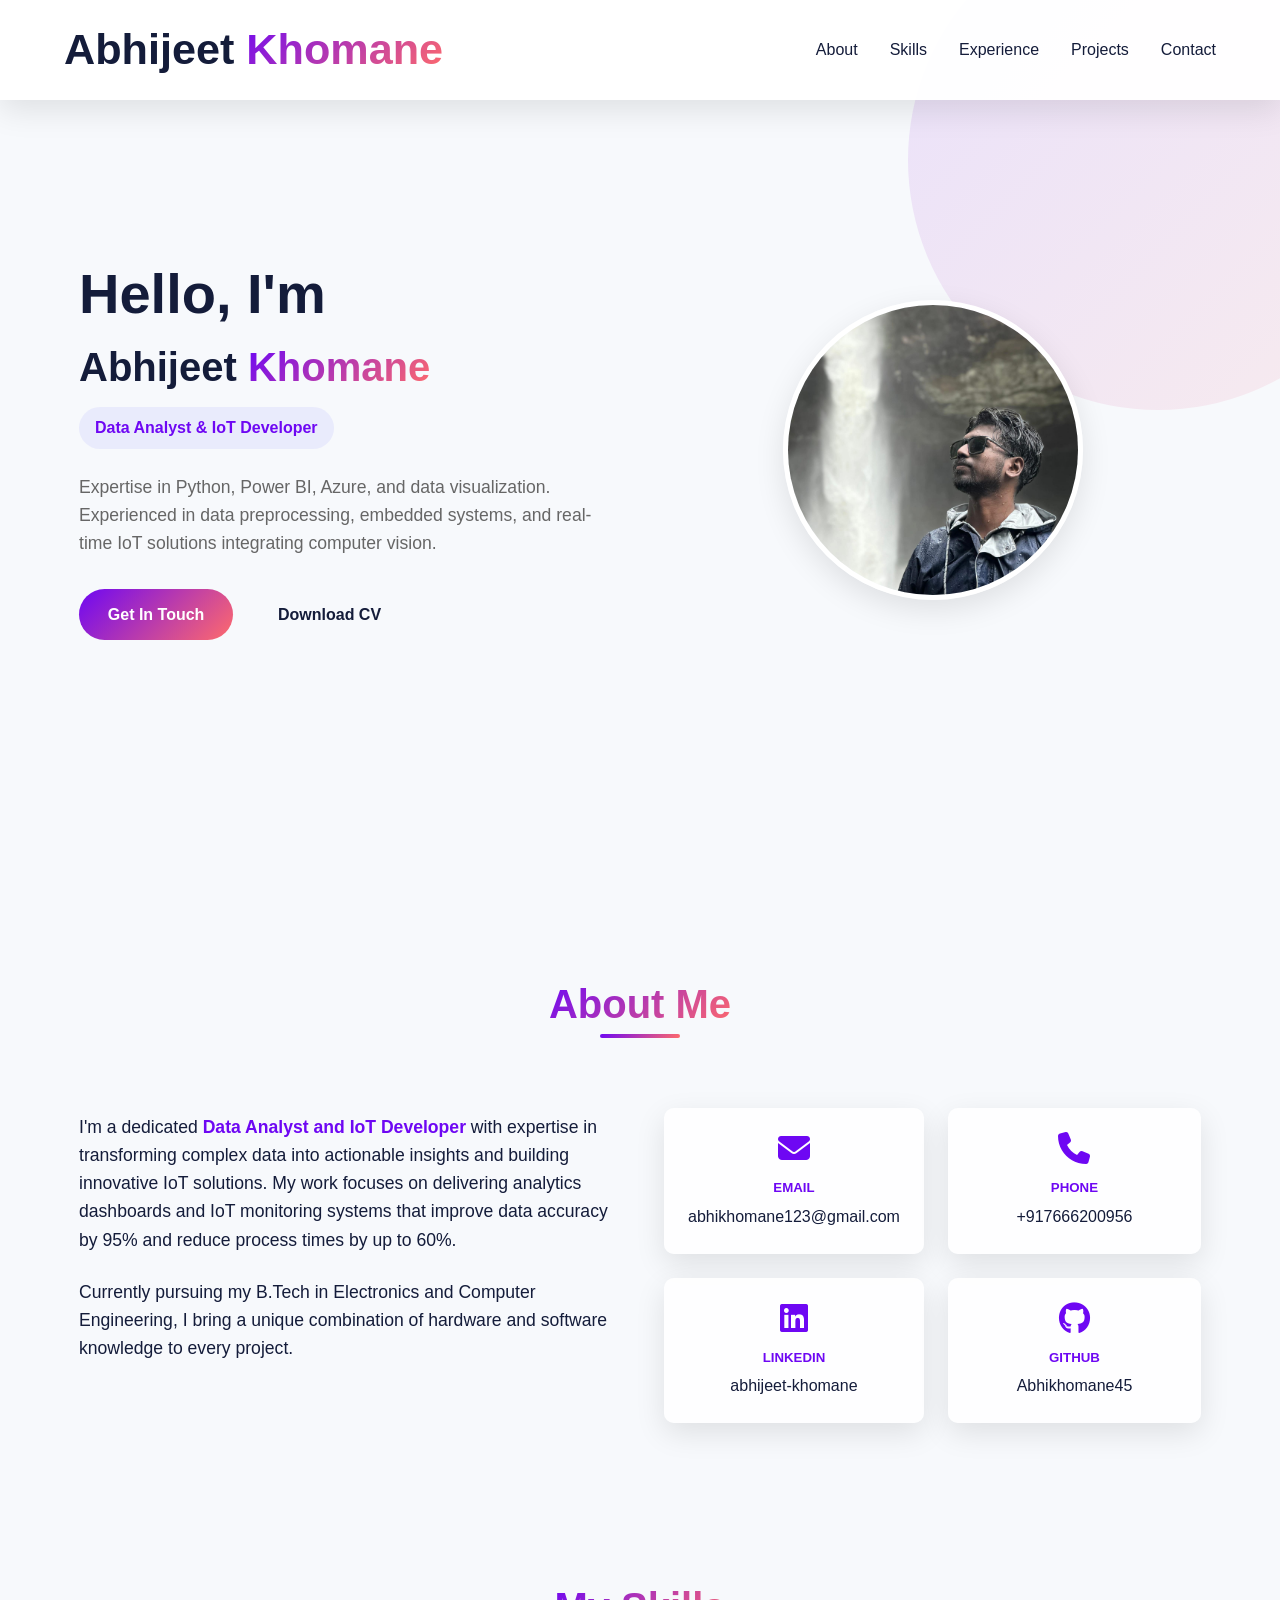
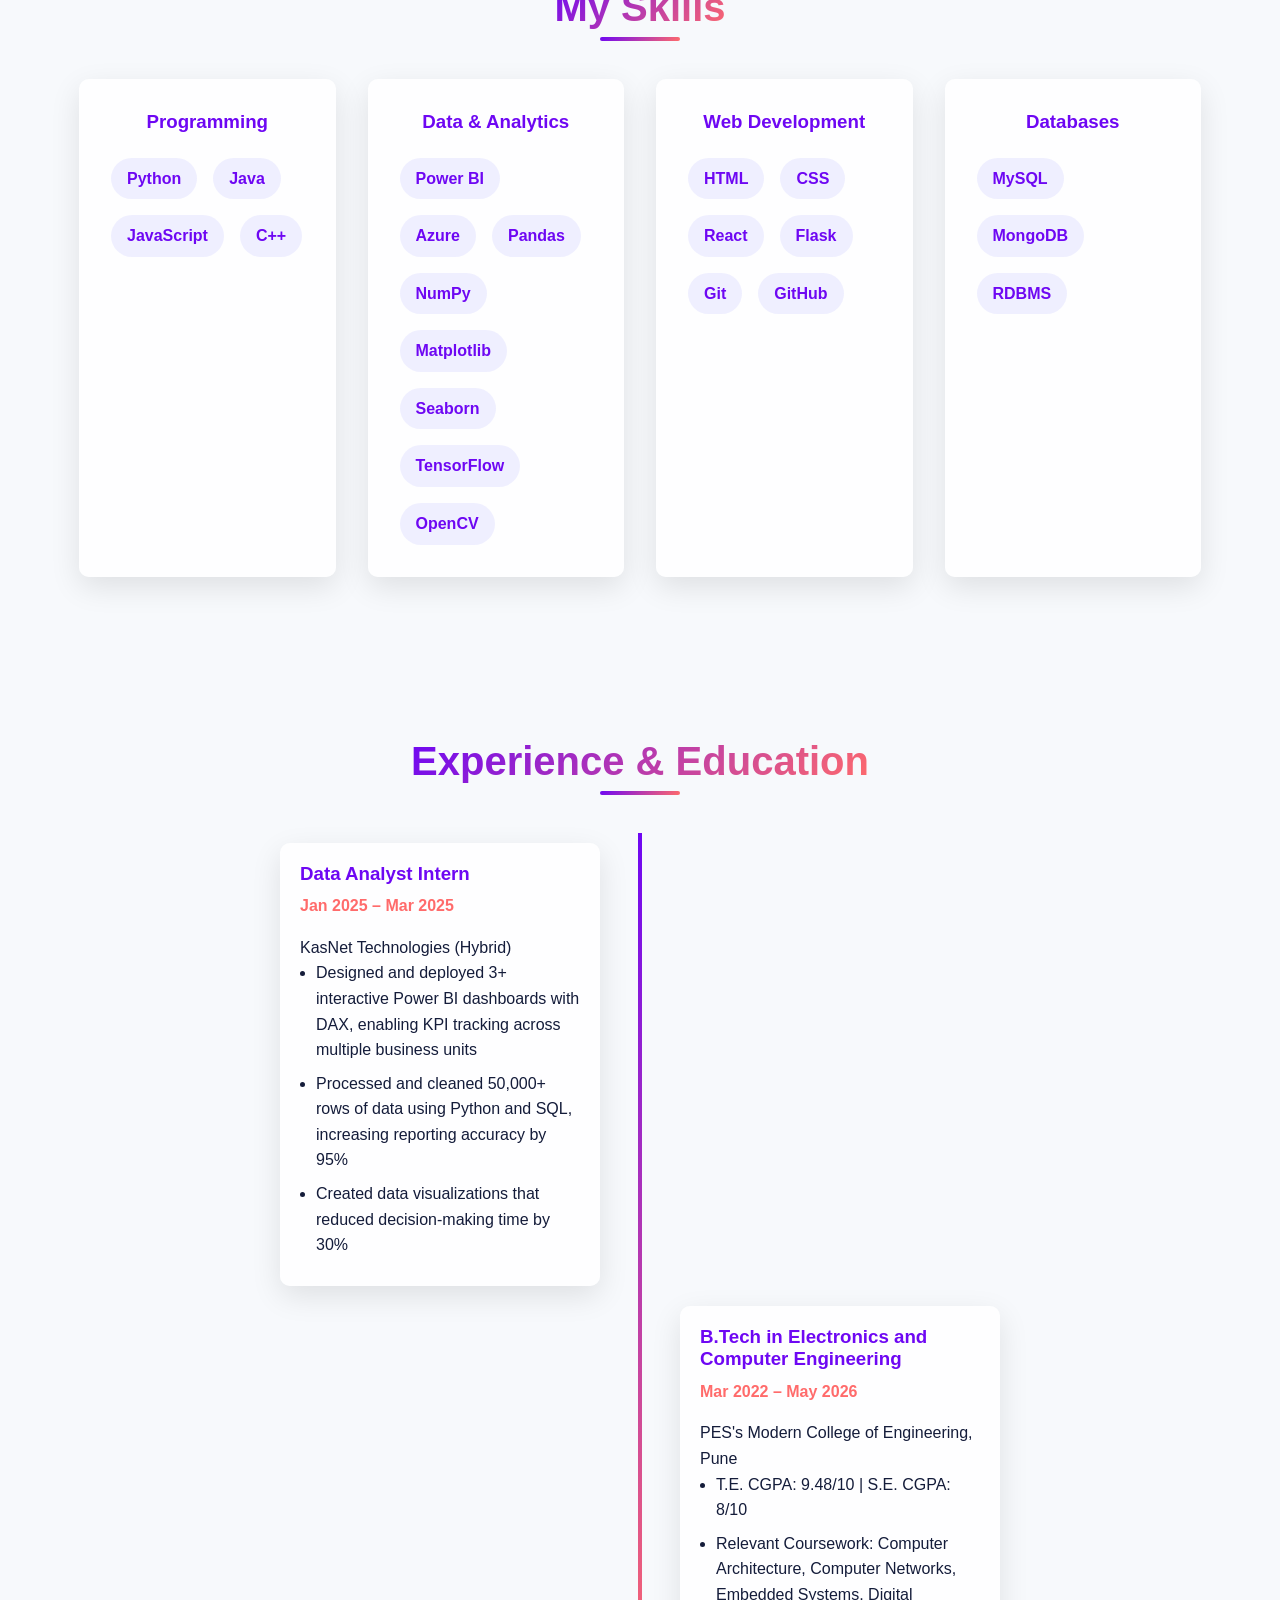
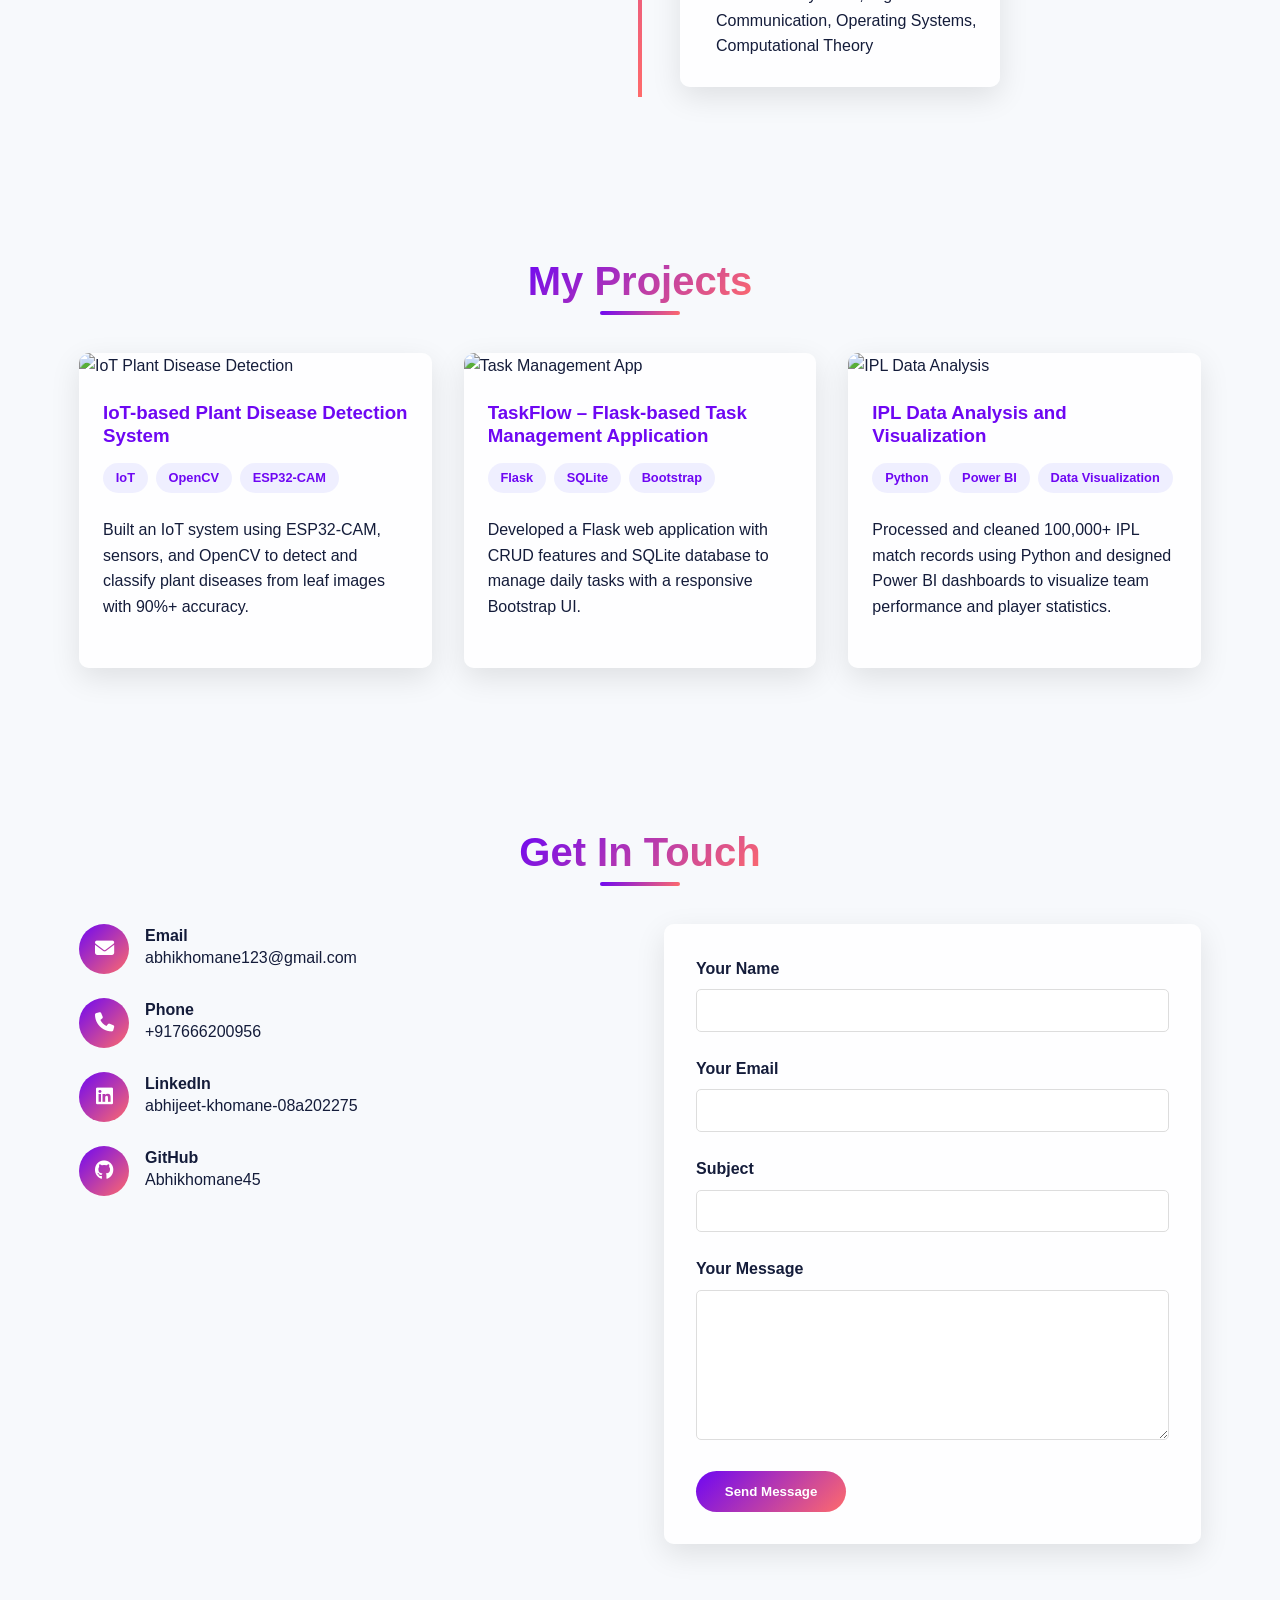
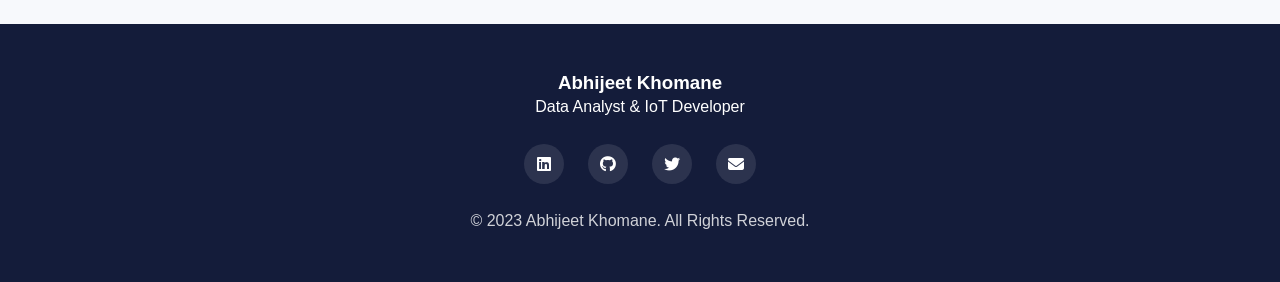
==== index.html @ 38f505a5 "UI changed" ====
<!DOCTYPE html>
<html lang="en">
<head>
    <meta charset="UTF-8">
    <meta name="viewport" content="width=device-width, initial-scale=1.0">
    <title>Abhijeet Khomane | Data Analyst & IoT Developer</title>
    <link rel="stylesheet" href="https://cdnjs.cloudflare.com/ajax/libs/font-awesome/6.4.2/css/all.min.css">
    <style>
        /* Modern CSS Variables */
        :root {
            --primary: #6E07F3;
            --secondary: #5BE9B9;
            --accent: #FF6B6B;
            --dark: #141C3A;
            --light: #F7F9FC;
            --gradient: linear-gradient(135deg, var(--primary), var(--accent));
            --card-bg: rgba(255, 255, 255, 0.9);
            --shadow: 0 10px 30px rgba(0, 0, 0, 0.1);
            --transition: all 0.4s cubic-bezier(0.175, 0.885, 0.32, 1.275);
        }

        /* Base Styles */
        * {
            margin: 0;
            padding: 0;
            box-sizing: border-box;
        }

        body {
            font-family: 'Segoe UI', Tahoma, Geneva, Verdana, sans-serif;
            line-height: 1.6;
            color: var(--dark);
            background-color: var(--light);
            overflow-x: hidden;
        }

        h1, h2, h3, h4, h5, h6 {
            font-weight: 700;
            line-height: 1.2;
        }

        a {
            text-decoration: none;
            color: inherit;
        }

        ul {
            list-style: none;
        }

        img {
            max-width: 100%;
            height: auto;
        }

        .container {
            width: 90%;
            max-width: 1200px;
            margin: 0 auto;
            padding: 0 15px;
        }

        section {
            padding: 5rem 0;
        }

        .btn {
            display: inline-block;
            padding: 0.8rem 1.8rem;
            border-radius: 50px;
            font-weight: 600;
            cursor: pointer;
            transition: var(--transition);
            border: none;
        }

        .btn-primary {
            background: var(--gradient);
            color: white;
        }

        .btn-primary:hover {
            transform: translateY(-3px);
            box-shadow: var(--shadow);
        }

        .section-title {
            text-align: center;
            margin-bottom: 3rem;
            position: relative;
        }

        .section-title h2 {
            font-size: 2.5rem;
            display: inline-block;
            background: var(--gradient);
            -webkit-background-clip: text;
            background-clip: text;
            color: transparent;
        }

        .section-title::after {
            content: '';
            position: absolute;
            bottom: -10px;
            left: 50%;
            transform: translateX(-50%);
            width: 80px;
            height: 4px;
            background: var(--gradient);
            border-radius: 2px;
        }

        /* Header & Navigation */
        header {
            min-height: 100vh;
            display: flex;
            align-items: center;
            position: relative;
            overflow: hidden;
        }

        header::before {
            content: '';
            position: absolute;
            top: -10%;
            right: -10%;
            width: 500px;
            height: 500px;
            border-radius: 50%;
            background: var(--gradient);
            opacity: 0.1;
            z-index: -1;
        }

        nav {
            position: fixed;
            top: 0;
            left: 0;
            width: 100%;
            z-index: 1000;
            background-color: rgba(255, 255, 255, 0.95);
            box-shadow: var(--shadow);
            transition: var(--transition);
        }

        .nav-container {
            display: flex;
            justify-content: space-between;
            align-items: center;
            padding: 1.5rem 0;
        }

        .logo {
            font-size: 1.8rem;
            font-weight: 700;
        }

        .logo span {
            background: var(--gradient);
            -webkit-background-clip: text;
            background-clip: text;
            color: transparent;
        }

        nav ul {
            display: flex;
            gap: 2rem;
        }

        nav ul li a {
            position: relative;
            font-weight: 500;
            transition: var(--transition);
        }

        nav ul li a::after {
            content: '';
            position: absolute;
            bottom: -5px;
            left: 0;
            width: 0;
            height: 2px;
            background: var(--gradient);
            transition: var(--transition);
        }

        nav ul li a:hover::after {
            width: 100%;
        }

        .nav-toggle {
            display: none;
            font-size: 1.5rem;
            cursor: pointer;
        }

        /* Hero Section */
        .hero-container {
            display: grid;
            grid-template-columns: 1fr 1fr;
            gap: 3rem;
            align-items: center;
        }

        .hero-left h1 {
            font-size: 3.5rem;
            margin-bottom: 1rem;
        }

        .hero-title {
            font-size: 2.5rem;
            margin: 1rem 0;
        }

        .hero-title span {
            background: var(--gradient);
            -webkit-background-clip: text;
            background-clip: text;
            color: transparent;
        }

        .hero-left p {
            margin-bottom: 1.5rem;
            font-size: 1.1rem;
            color: #666;
        }

        .hero-tag {
            display: inline-block;
            padding: 0.5rem 1rem;
            background: rgba(107, 107, 255, 0.1);
            color: var(--primary);
            border-radius: 50px;
            margin-bottom: 1.5rem;
            font-weight: 600;
        }

        .hero-action {
            display: flex;
            gap: 1rem;
            margin-top: 2rem;
        }

        .hero-right {
            position: relative;
            display: flex;
            justify-content: center;
        }

        .hero-img {
            width: 300px;
            height: 300px;
            border-radius: 50%;
            object-fit: cover;
            border: 5px solid white;
            box-shadow: var(--shadow);
            animation: float 3s ease-in-out infinite;
        }

        @keyframes float {
            0%, 100% { transform: translateY(0); }
            50% { transform: translateY(-10px); }
        }

        /* About Section */
        .about-container {
            display: grid;
            grid-template-columns: 1fr 1fr;
            gap: 3rem;
            align-items: center;
        }

        .about-content p {
            margin-bottom: 1.5rem;
            font-size: 1.1rem;
        }

        .about-content span {
            color: var(--primary);
            font-weight: 600;
        }

        .about-info {
            display: grid;
            grid-template-columns: repeat(2, 1fr);
            gap: 1.5rem;
            margin-top: 2rem;
        }

        .info-item {
            background: var(--card-bg);
            padding: 1.5rem;
            border-radius: 10px;
            text-align: center;
            box-shadow: var(--shadow);
            transition: var(--transition);
        }

        .info-item:hover {
            transform: translateY(-5px);
        }

        .info-item i {
            font-size: 2rem;
            color: var(--primary);
            margin-bottom: 1rem;
        }

        .info-item h5 {
            margin-bottom: 0.5rem;
            color: var(--primary);
        }

        /* Skills Section */
        .skills-container {
            display: grid;
            grid-template-columns: repeat(auto-fit, minmax(250px, 1fr));
            gap: 2rem;
        }

        .skill-category {
            background: var(--card-bg);
            padding: 2rem;
            border-radius: 10px;
            box-shadow: var(--shadow);
            transition: var(--transition);
        }

        .skill-category:hover {
            transform: translateY(-5px);
        }

        .skill-category h3 {
            color: var(--primary);
            margin-bottom: 1.5rem;
            text-align: center;
        }

        .skill-list {
            display: flex;
            flex-wrap: wrap;
            gap: 1rem;
        }

        .skill-item {
            padding: 0.5rem 1rem;
            background: rgba(107, 107, 255, 0.1);
            color: var(--primary);
            border-radius: 50px;
            font-weight: 600;
            transition: var(--transition);
        }

        .skill-item:hover {
            background: var(--primary);
            color: white;
        }

        /* Experience Section */
        .timeline {
            position: relative;
            max-width: 800px;
            margin: 0 auto;
        }

        .timeline::after {
            content: '';
            position: absolute;
            width: 4px;
            background: var(--gradient);
            top: 0;
            bottom: 0;
            left: 50%;
            margin-left: -2px;
        }

        .timeline-item {
            padding: 10px 40px;
            position: relative;
            width: 50%;
            box-sizing: border-box;
        }

        .timeline-item:nth-child(odd) {
            left: 0;
        }

        .timeline-item:nth-child(even) {
            left: 50%;
        }

        .timeline-content {
            padding: 20px;
            background: var(--card-bg);
            border-radius: 10px;
            box-shadow: var(--shadow);
            transition: var(--transition);
        }

        .timeline-content:hover {
            transform: translateY(-5px);
        }

        .timeline-content h3 {
            color: var(--primary);
            margin-bottom: 0.5rem;
        }

        .timeline-date {
            color: var(--accent);
            font-weight: 600;
            margin-bottom: 1rem;
        }

        .timeline-content ul {
            margin-left: 1rem;
        }

        .timeline-content li {
            list-style-type: disc;
            margin-bottom: 0.5rem;
        }

        /* Projects Section */
        .projects-container {
            display: grid;
            grid-template-columns: repeat(auto-fit, minmax(300px, 1fr));
            gap: 2rem;
        }

        .project-card {
            background: var(--card-bg);
            border-radius: 10px;
            overflow: hidden;
            box-shadow: var(--shadow);
            transition: var(--transition);
        }

        .project-card:hover {
            transform: translateY(-5px);
        }

        .project-img {
            height: 200px;
            width: 100%;
            object-fit: cover;
        }

        .project-content {
            padding: 1.5rem;
        }

        .project-content h3 {
            color: var(--primary);
            margin-bottom: 1rem;
        }

        .project-content p {
            margin-bottom: 1.5rem;
        }

        .project-tags {
            display: flex;
            flex-wrap: wrap;
            gap: 0.5rem;
            margin-bottom: 1.5rem;
        }

        .project-tag {
            padding: 0.3rem 0.8rem;
            background: rgba(107, 107, 255, 0.1);
            color: var(--primary);
            border-radius: 50px;
            font-size: 0.8rem;
            font-weight: 600;
        }

        /* Contact Section */
        .contact-container {
            display: grid;
            grid-template-columns: 1fr 1fr;
            gap: 3rem;
        }

        .contact-info {
            display: flex;
            flex-direction: column;
            gap: 1.5rem;
        }

        .contact-item {
            display: flex;
            align-items: center;
            gap: 1rem;
        }

        .contact-icon {
            width: 50px;
            height: 50px;
            border-radius: 50%;
            background: var(--gradient);
            display: flex;
            align-items: center;
            justify-content: center;
            color: white;
            font-size: 1.2rem;
        }

        .contact-form {
            background: var(--card-bg);
            padding: 2rem;
            border-radius: 10px;
            box-shadow: var(--shadow);
        }

        .form-group {
            margin-bottom: 1.5rem;
        }

        .form-group label {
            display: block;
            margin-bottom: 0.5rem;
            font-weight: 600;
        }

        .form-control {
            width: 100%;
            padding: 0.8rem 1rem;
            border: 1px solid #ddd;
            border-radius: 5px;
            font-family: inherit;
            transition: var(--transition);
        }

        .form-control:focus {
            outline: none;
            border-color: var(--primary);
            box-shadow: 0 0 0 2px rgba(110, 7, 243, 0.2);
        }

        textarea.form-control {
            min-height: 150px;
            resize: vertical;
        }

        /* Footer */
        footer {
            background: var(--dark);
            color: white;
            padding: 3rem 0;
            text-align: center;
        }

        .social-links {
            display: flex;
            justify-content: center;
            gap: 1.5rem;
            margin: 1.5rem 0;
        }

        .social-link {
            width: 40px;
            height: 40px;
            border-radius: 50%;
            background: rgba(255, 255, 255, 0.1);
            display: flex;
            align-items: center;
            justify-content: center;
            transition: var(--transition);
        }

        .social-link:hover {
            background: var(--primary);
            transform: translateY(-3px);
        }

        .copyright {
            margin-top: 1.5rem;
            opacity: 0.8;
        }

        /* Back to Top Button */
        .back-to-top {
            position: fixed;
            bottom: 2rem;
            right: 2rem;
            width: 50px;
            height: 50px;
            border-radius: 50%;
            background: var(--gradient);
            color: white;
            display: flex;
            align-items: center;
            justify-content: center;
            box-shadow: var(--shadow);
            opacity: 0;
            visibility: hidden;
            transition: var(--transition);
            z-index: 999;
        }

        .back-to-top.show {
            opacity: 1;
            visibility: visible;
        }

        .back-to-top:hover {
            transform: translateY(-3px);
        }

        /* Responsive Design */
        @media (max-width: 992px) {
            .hero-container, .about-container, .contact-container {
                grid-template-columns: 1fr;
                text-align: center;
            }
            
            .hero-action, .social-links {
                justify-content: center;
            }
            
            .timeline::after {
                left: 31px;
            }
            
            .timeline-item {
                width: 100%;
                padding-left: 70px;
                padding-right: 25px;
            }
            
            .timeline-item:nth-child(even) {
                left: 0;
            }
        }

        @media (max-width: 768px) {
            .hero-left h1 {
                font-size: 2.5rem;
            }
            
            .hero-title {
                font-size: 2rem;
            }
            
            section {
                padding: 4rem 0;
            }
            
            .nav-menu {
                position: fixed;
                top: 0;
                right: -100%;
                height: 100vh;
                width: 70%;
                flex-direction: column;
                background-color: var(--card-bg);
                align-items: center;
                justify-content: center;
                transition: var(--transition);
                box-shadow: -5px 0 15px rgba(0, 0, 0, 0.1);
            }
            
            .nav-menu.active {
                right: 0;
            }
            
            .nav-toggle {
                display: block;
                z-index: 1001;
            }
            
            .about-info {
                grid-template-columns: 1fr;
            }
        }

        @media (max-width: 576px) {
            .hero-left h1 {
                font-size: 2rem;
            }
            
            .hero-title {
                font-size: 1.8rem;
            }
            
            .section-title h2 {
                font-size: 2rem;
            }
            
            .hero-action {
                flex-direction: column;
                align-items: center;
            }
            
            .skill-list {
                justify-content: center;
            }
        }
    </style>
</head>
<body>
    <div class="back-to-top">
        <i class="fas fa-arrow-up"></i>
    </div>

    <nav>
        <div class="container nav-container">
            <a href="#" class="logo">
                <h2>Abhijeet<span> Khomane</span></h2>
            </a>
            <ul class="nav-menu">
                <li><a href="#about">About</a></li>
                <li><a href="#skills">Skills</a></li>
                <li><a href="#experience">Experience</a></li>
                <li><a href="#projects">Projects</a></li>
                <li><a href="#contact">Contact</a></li>
            </ul>
            <div class="nav-toggle">
                <i class="fas fa-bars"></i>
            </div>
        </div>
    </nav>

    <header>
        <div class="container hero-container">
            <div class="hero-left">
                <h1>Hello, I'm</h1>
                <h2 class="hero-title">Abhijeet <span>Khomane</span></h2>
                <div class="hero-tag">Data Analyst & IoT Developer</div>
                <p>Expertise in Python, Power BI, Azure, and data visualization. Experienced in data preprocessing, embedded systems, and real-time IoT solutions integrating computer vision.</p>
                <div class="hero-action">
                    <a href="#contact" class="btn btn-primary">Get In Touch</a>
                    <a href="#" class="btn btn-outline">Download CV</a>
                </div>
            </div>
            <div class="hero-right">
    <img src="Myimage.jpg" alt="Abhijeet Khomane" class="hero-img">
</div>
    </header>

    <section id="about">
        <div class="container">
            <div class="section-title">
                <h2>About Me</h2>
            </div>
            <div class="about-container">
                <div class="about-content">
                    <p>I'm a dedicated <span>Data Analyst and IoT Developer</span> with expertise in transforming complex data into actionable insights and building innovative IoT solutions. My work focuses on delivering analytics dashboards and IoT monitoring systems that improve data accuracy by 95% and reduce process times by up to 60%.</p>
                    <p>Currently pursuing my B.Tech in Electronics and Computer Engineering, I bring a unique combination of hardware and software knowledge to every project.</p>
                </div>
                <div class="about-info">
                    <div class="info-item">
                        <i class="fas fa-envelope"></i>
                        <h5>EMAIL</h5>
                        <p>abhikhomane123@gmail.com</p>
                    </div>
                    <div class="info-item">
                        <i class="fas fa-phone"></i>
                        <h5>PHONE</h5>
                        <p>+917666200956</p>
                    </div>
                    <div class="info-item">
                        <i class="fab fa-linkedin"></i>
                        <h5>LINKEDIN</h5>
                        <p>abhijeet-khomane</p>
                    </div>
                    <div class="info-item">
                        <i class="fab fa-github"></i>
                        <h5>GITHUB</h5>
                        <p>Abhikhomane45</p>
                    </div>
                </div>
            </div>
        </div>
    </section>

    <section id="skills">
        <div class="container">
            <div class="section-title">
                <h2>My Skills</h2>
            </div>
            <div class="skills-container">
                <div class="skill-category">
                    <h3>Programming</h3>
                    <div class="skill-list">
                        <div class="skill-item">Python</div>
                        <div class="skill-item">Java</div>
                        <div class="skill-item">JavaScript</div>
                        <div class="skill-item">C++</div>
                    </div>
                </div>
                <div class="skill-category">
                    <h3>Data & Analytics</h3>
                    <div class="skill-list">
                        <div class="skill-item">Power BI</div>
                        <div class="skill-item">Azure</div>
                        <div class="skill-item">Pandas</div>
                        <div class="skill-item">NumPy</div>
                        <div class="skill-item">Matplotlib</div>
                        <div class="skill-item">Seaborn</div>
                        <div class="skill-item">TensorFlow</div>
                        <div class="skill-item">OpenCV</div>
                    </div>
                </div>
                <div class="skill-category">
                    <h3>Web Development</h3>
                    <div class="skill-list">
                        <div class="skill-item">HTML</div>
                        <div class="skill-item">CSS</div>
                        <div class="skill-item">React</div>
                        <div class="skill-item">Flask</div>
                        <div class="skill-item">Git</div>
                        <div class="skill-item">GitHub</div>
                    </div>
                </div>
                <div class="skill-category">
                    <h3>Databases</h3>
                    <div class="skill-list">
                        <div class="skill-item">MySQL</div>
                        <div class="skill-item">MongoDB</div>
                        <div class="skill-item">RDBMS</div>
                    </div>
                </div>
            </div>
        </div>
    </section>

    <section id="experience">
        <div class="container">
            <div class="section-title">
                <h2>Experience & Education</h2>
            </div>
            <div class="timeline">
                <div class="timeline-item">
                    <div class="timeline-content">
                        <h3>Data Analyst Intern</h3>
                        <div class="timeline-date">Jan 2025 – Mar 2025</div>
                        <p>KasNet Technologies (Hybrid)</p>
                        <ul>
                            <li>Designed and deployed 3+ interactive Power BI dashboards with DAX, enabling KPI tracking across multiple business units</li>
                            <li>Processed and cleaned 50,000+ rows of data using Python and SQL, increasing reporting accuracy by 95%</li>
                            <li>Created data visualizations that reduced decision-making time by 30%</li>
                        </ul>
                    </div>
                </div>
                <div class="timeline-item">
                    <div class="timeline-content">
                        <h3>B.Tech in Electronics and Computer Engineering</h3>
                        <div class="timeline-date">Mar 2022 – May 2026</div>
                        <p>PES's Modern College of Engineering, Pune</p>
                        <ul>
                            <li>T.E. CGPA: 9.48/10 | S.E. CGPA: 8/10</li>
                            <li>Relevant Coursework: Computer Architecture, Computer Networks, Embedded Systems, Digital Communication, Operating Systems, Computational Theory</li>
                        </ul>
                    </div>
                </div>
            </div>
        </div>
    </section>

    <section id="projects">
        <div class="container">
            <div class="section-title">
                <h2>My Projects</h2>
            </div>
            <div class="projects-container">
                <div class="project-card">
                    <img src="https://images.unsplash.com/photo-1551288049-bebda4e38f71?ixlib=rb-4.0.3&ixid=M3wxMjA3fDB8MHxwaG90by1wYWdlfHx8fGVufDB8fHx8fA%3D%3D&auto=format&fit=crop&w=600&h=200&q=80" alt="IoT Plant Disease Detection" class="project-img">
                    <div class="project-content">
                        <h3>IoT-based Plant Disease Detection System</h3>
                        <div class="project-tags">
                            <span class="project-tag">IoT</span>
                            <span class="project-tag">OpenCV</span>
                            <span class="project-tag">ESP32-CAM</span>
                        </div>
                        <p>Built an IoT system using ESP32-CAM, sensors, and OpenCV to detect and classify plant diseases from leaf images with 90%+ accuracy.</p>
                    </div>
                </div>
                <div class="project-card">
                    <img src="https://images.unsplash.com/photo-1460925895917-afdab827c52f?ixlib=rb-4.0.3&ixid=M3wxMjA3fDB8MHxwaG90by1wYWdlfHx8fGVufDB8fHx8fA%3D%3D&auto=format&fit=crop&w=600&h=200&q=80" alt="Task Management App" class="project-img">
                    <div class="project-content">
                        <h3>TaskFlow – Flask-based Task Management Application</h3>
                        <div class="project-tags">
                            <span class="project-tag">Flask</span>
                            <span class="project-tag">SQLite</span>
                            <span class="project-tag">Bootstrap</span>
                        </div>
                        <p>Developed a Flask web application with CRUD features and SQLite database to manage daily tasks with a responsive Bootstrap UI.</p>
                    </div>
                </div>
                <div class="project-card">
                    <img src="https://images.unsplash.com/photo-1542744095-fcf48d80b0fd?ixlib=rb-4.0.3&ixid=M3wxMjA3fDB8MHxwaG90by1wYWdlfHx8fGVufDB8fHx8fA%3D%3D&auto=format&fit=crop&w=600&h=200&q=80" alt="IPL Data Analysis" class="project-img">
                    <div class="project-content">
                        <h3>IPL Data Analysis and Visualization</h3>
                        <div class="project-tags">
                            <span class="project-tag">Python</span>
                            <span class="project-tag">Power BI</span>
                            <span class="project-tag">Data Visualization</span>
                        </div>
                        <p>Processed and cleaned 100,000+ IPL match records using Python and designed Power BI dashboards to visualize team performance and player statistics.</p>
                    </div>
                </div>
            </div>
        </div>
    </section>

    <section id="contact">
        <div class="container">
            <div class="section-title">
                <h2>Get In Touch</h2>
            </div>
            <div class="contact-container">
                <div class="contact-info">
                    <div class="contact-item">
                        <div class="contact-icon">
                            <i class="fas fa-envelope"></i>
                        </div>
                        <div>
                            <h4>Email</h4>
                            <p>abhikhomane123@gmail.com</p>
                        </div>
                    </div>
                    <div class="contact-item">
                        <div class="contact-icon">
                            <i class="fas fa-phone"></i>
                        </div>
                        <div>
                            <h4>Phone</h4>
                            <p>+917666200956</p>
                        </div>
                    </div>
                    <div class="contact-item">
                        <div class="contact-icon">
                            <i class="fab fa-linkedin"></i>
                        </div>
                        <div>
                            <h4>LinkedIn</h4>
                            <p>abhijeet-khomane-08a202275</p>
                        </div>
                    </div>
                    <div class="contact-item">
                        <div class="contact-icon">
                            <i class="fab fa-github"></i>
                        </div>
                        <div>
                            <h4>GitHub</h4>
                            <p>Abhikhomane45</p>
                        </div>
                    </div>
                </div>
                <form class="contact-form">
                    <div class="form-group">
                        <label for="name">Your Name</label>
                        <input type="text" id="name" class="form-control" required>
                    </div>
                    <div class="form-group">
                        <label for="email">Your Email</label>
                        <input type="email" id="email" class="form-control" required>
                    </div>
                    <div class="form-group">
                        <label for="subject">Subject</label>
                        <input type="text" id="subject" class="form-control" required>
                    </div>
                    <div class="form-group">
                        <label for="message">Your Message</label>
                        <textarea id="message" class="form-control" required></textarea>
                    </div>
                    <button type="submit" class="btn btn-primary">Send Message</button>
                </form>
            </div>
        </div>
    </section>

    <footer>
        <div class="container">
            <h3>Abhijeet Khomane</h3>
            <p>Data Analyst & IoT Developer</p>
            <div class="social-links">
                <a href="#" class="social-link"><i class="fab fa-linkedin"></i></a>
                <a href="#" class="social-link"><i class="fab fa-github"></i></a>
                <a href="#" class="social-link"><i class="fab fa-twitter"></i></a>
                <a href="#" class="social-link"><i class="fas fa-envelope"></i></a>
            </div>
            <p class="copyright">&copy; 2023 Abhijeet Khomane. All Rights Reserved.</p>
        </div>
    </footer>

    <script>
        // Navigation toggle
        const navToggle = document.querySelector('.nav-toggle');
        const navMenu = document.querySelector('.nav-menu');

        navToggle.addEventListener('click', () => {
            navMenu.classList.toggle('active');
        });

        // Close mobile menu when clicking on links
        document.querySelectorAll('.nav-menu a').forEach(link => {
            link.addEventListener('click', () => {
                navMenu.classList.remove('active');
            });
        });

        // Back to top button
        const backToTop = document.querySelector('.back-to-top');

        window.addEventListener('scroll', () => {
            if (window.scrollY > 300) {
                backToTop.classList.add('show');
            } else {
                backToTop.classList.remove('show');
            }
        });

        backToTop.addEventListener('click', () => {
            window.scrollTo({
                top: 0,
                behavior: 'smooth'
            });
        });

        // Form submission
        const contactForm = document.querySelector('.contact-form');

        contactForm.addEventListener('submit', (e) => {
            e.preventDefault();
            // Here you would normally handle form submission to a server
            alert('Thank you for your message! I will get back to you soon.');
            contactForm.reset();
        });

        // Animation on scroll
        const animateOnScroll = () => {
            const elements = document.querySelectorAll('.skill-category, .project-card, .timeline-content');
            
            elements.forEach(element => {
                const elementPosition = element.getBoundingClientRect().top;
                const screenPosition = window.innerHeight / 1.3;
                
                if (elementPosition < screenPosition) {
                    element.style.opacity = 1;
                    element.style.transform = 'translateY(0)';
                }
            });
        };

        // Initialize elements for animation
        document.querySelectorAll('.skill-category, .project-card, .timeline-content').forEach(element => {
            element.style.opacity = 0;
            element.style.transform = 'translateY(20px)';
            element.style.transition = 'opacity 0.5s ease, transform 0.5s ease';
        });

        window.addEventListener('scroll', animateOnScroll);
        // Initial check on page load
        window.addEventListener('load', animateOnScroll);
    </script>
</body>
</html>
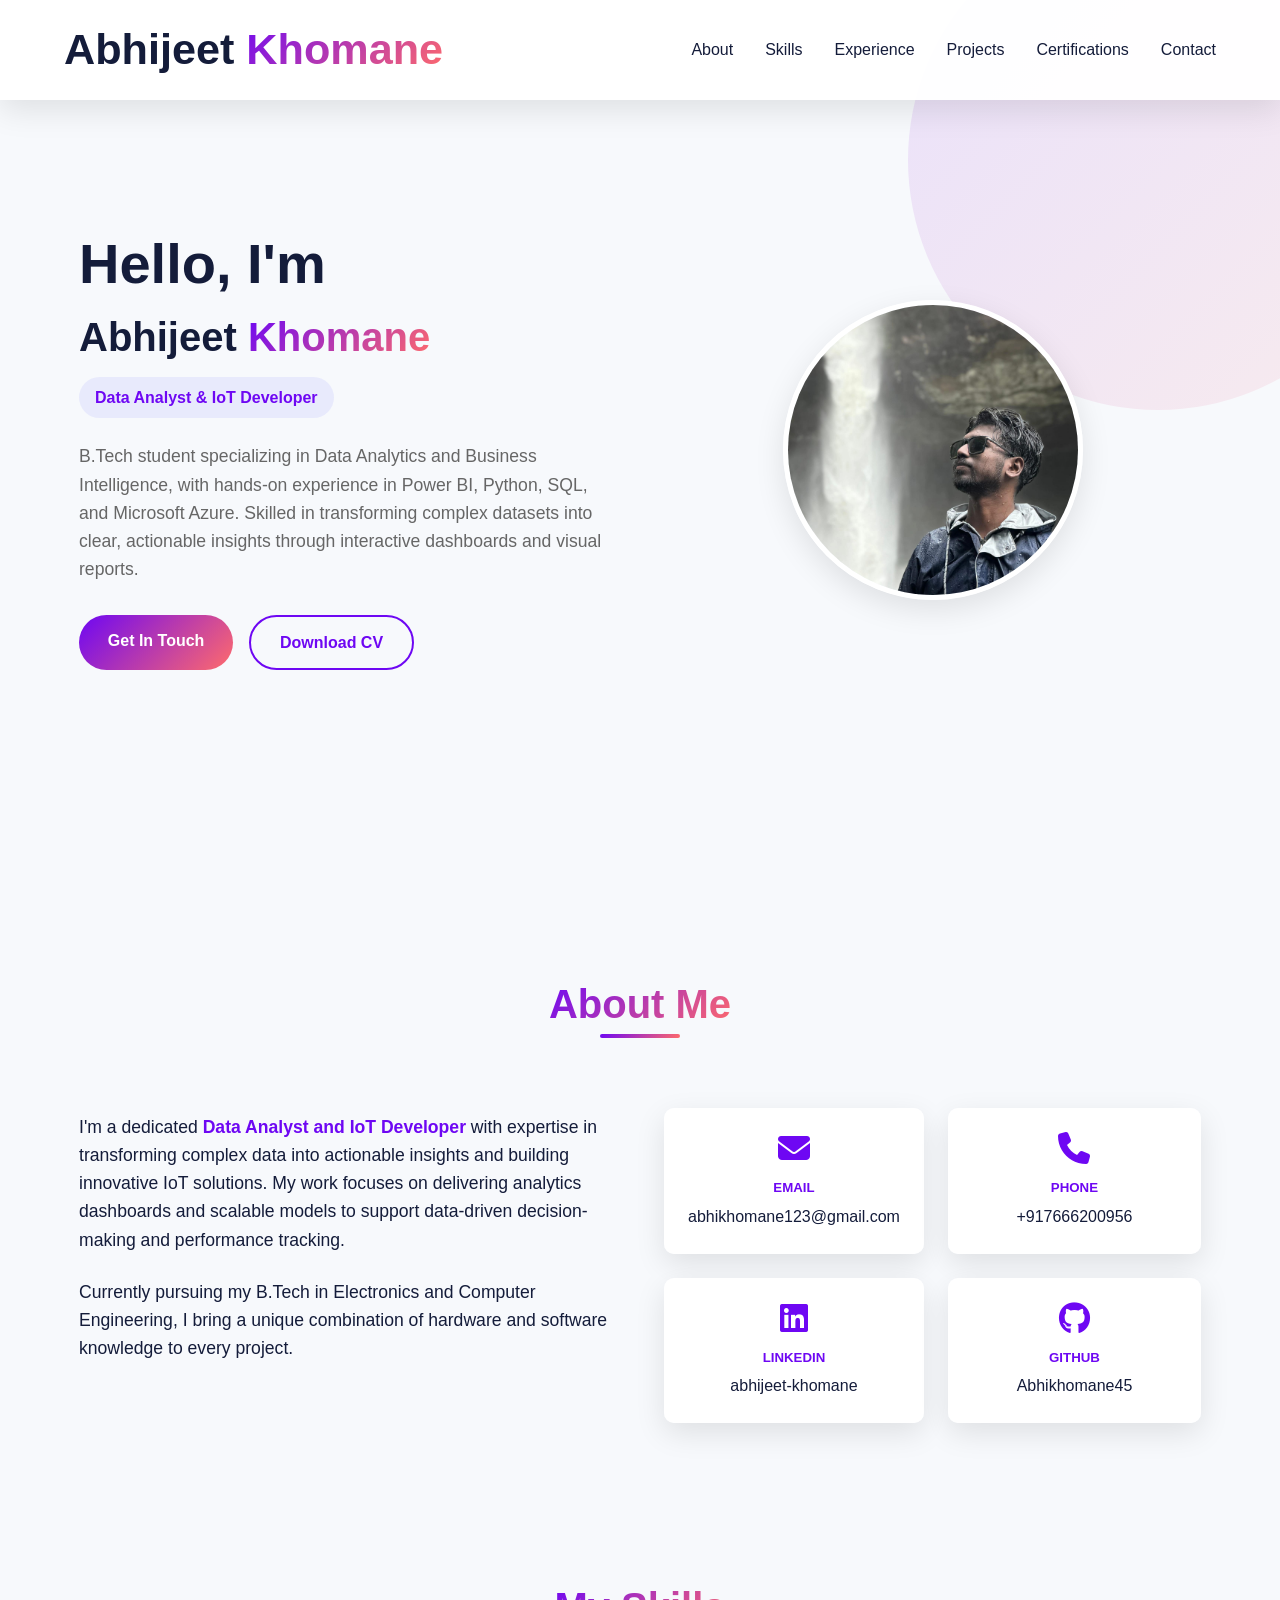
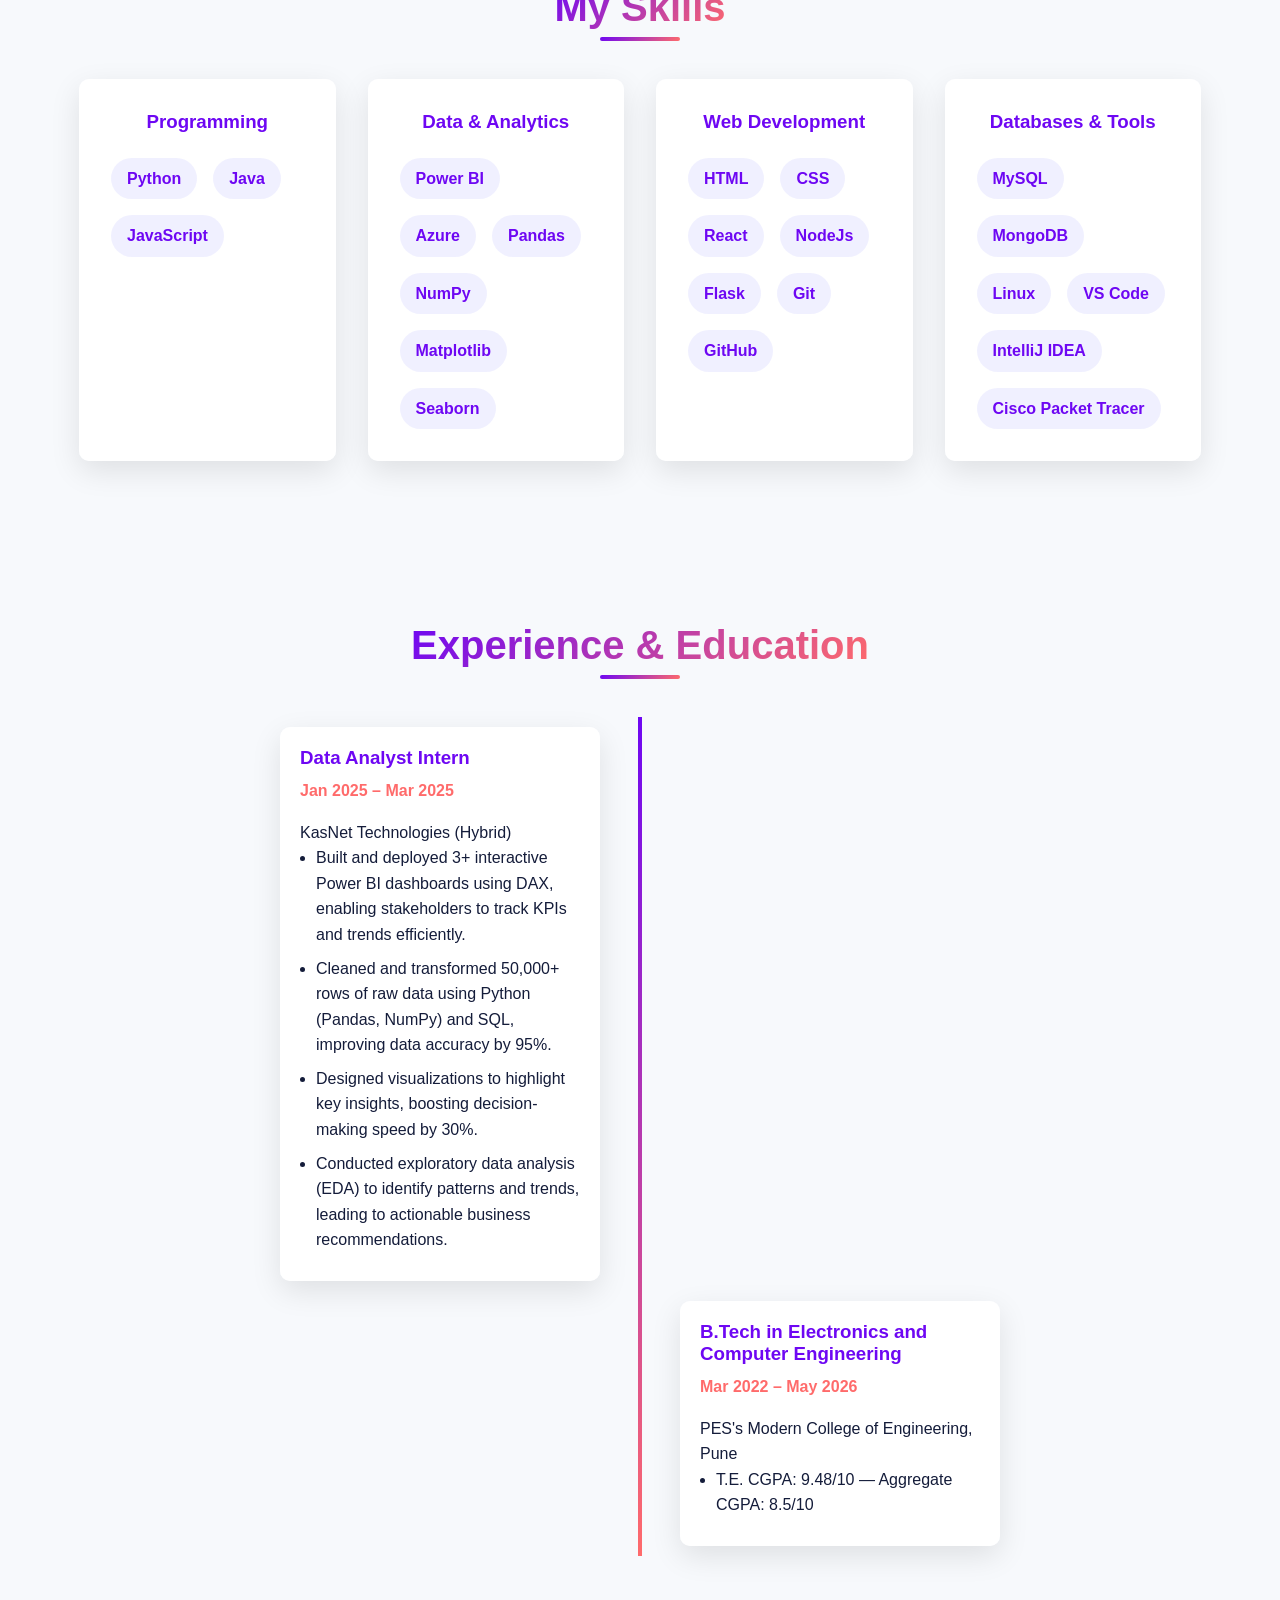
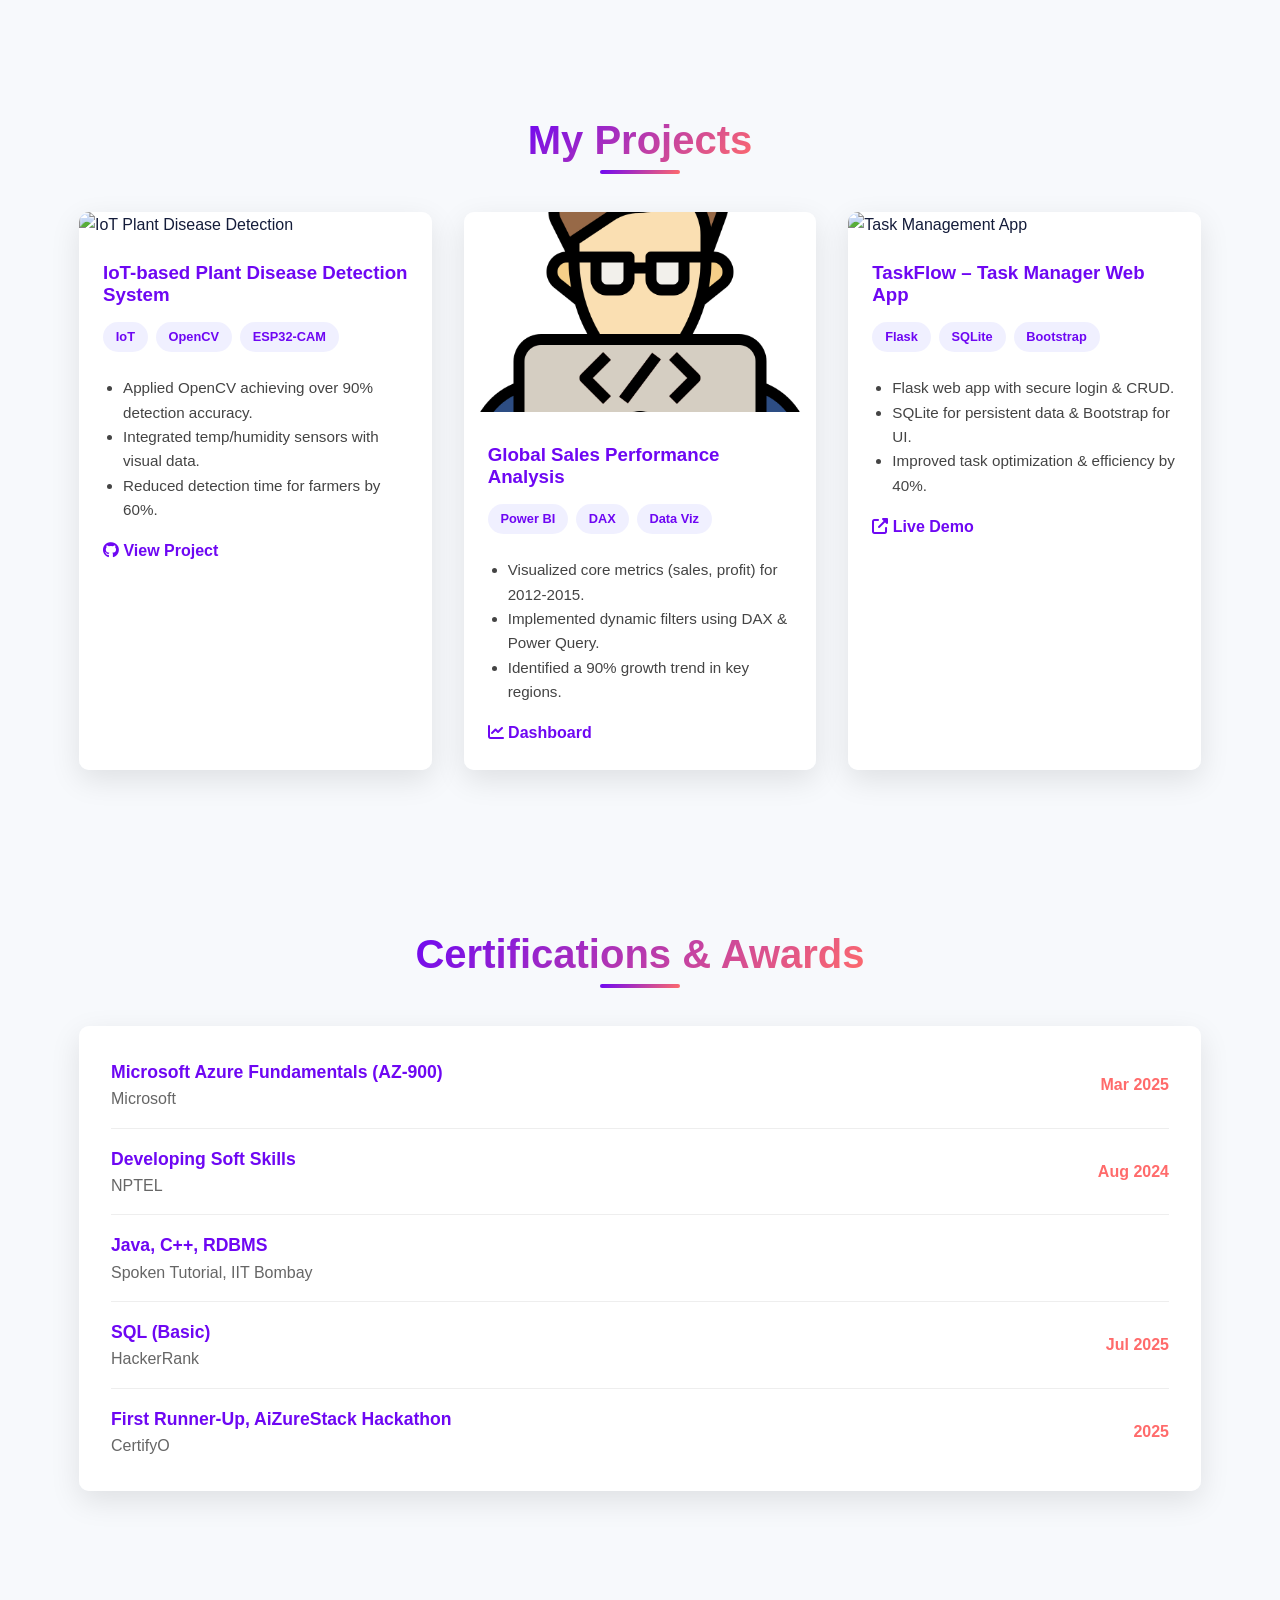
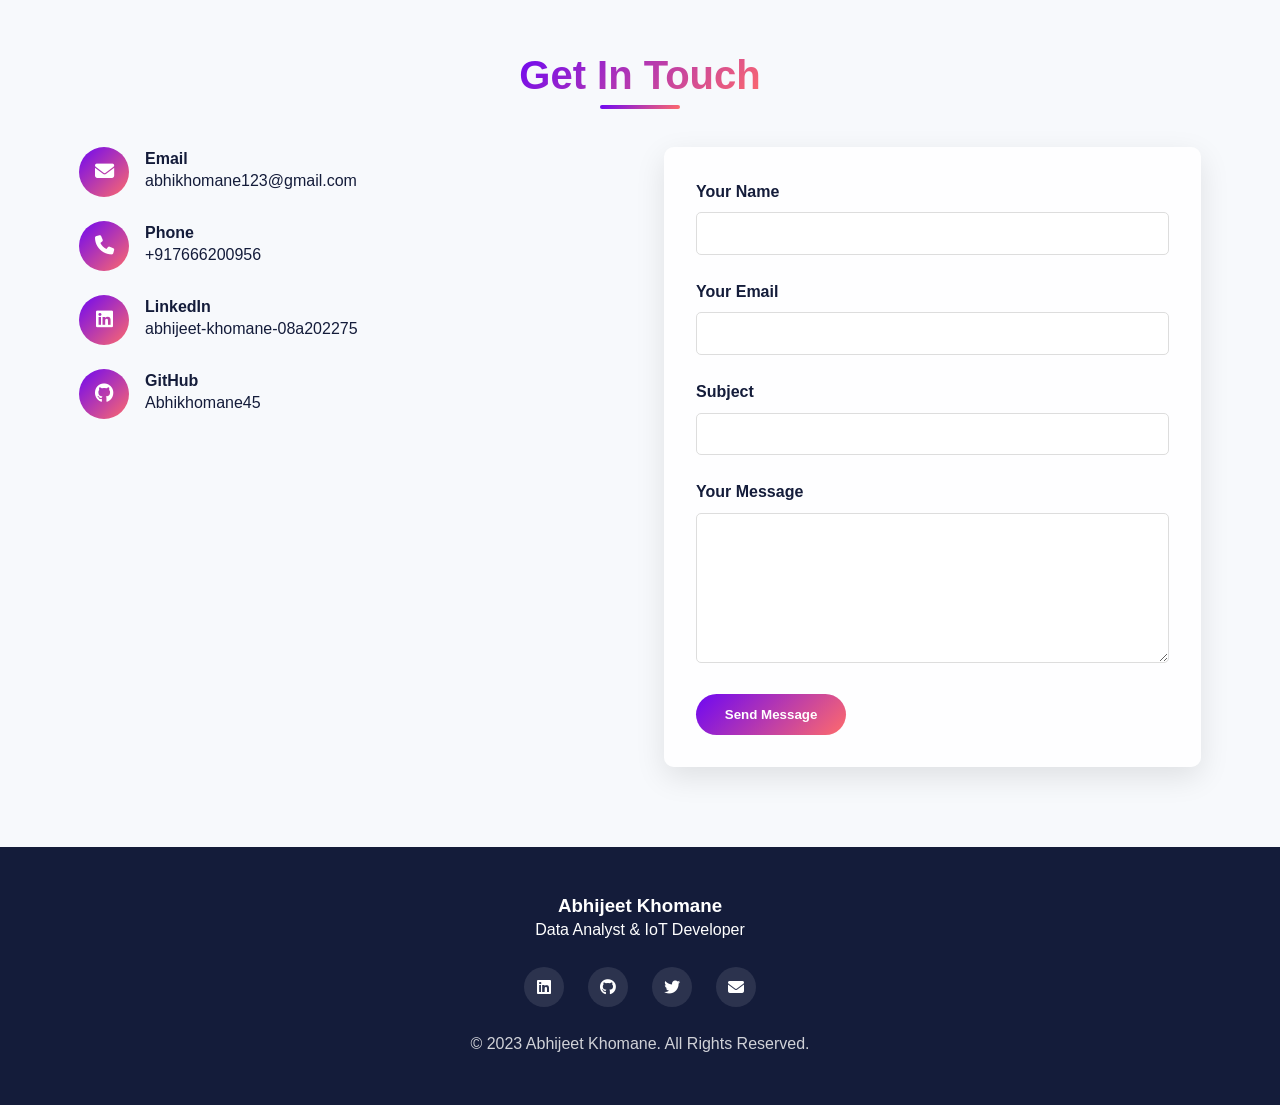
==== commit 68fd3575: "style.css updated" ====
--- a/index.html
+++ b/index.html
@@ -1,10 +1,13 @@
 <!DOCTYPE html>
 <html lang="en">
+
 <head>
     <meta charset="UTF-8">
     <meta name="viewport" content="width=device-width, initial-scale=1.0">
     <title>Abhijeet Khomane | Data Analyst & IoT Developer</title>
     <link rel="stylesheet" href="https://cdnjs.cloudflare.com/ajax/libs/font-awesome/6.4.2/css/all.min.css">
+    <!-- AOS Animation CSS -->
+    <link href="https://unpkg.com/aos@2.3.1/dist/aos.css" rel="stylesheet">
     <style>
         /* Modern CSS Variables */
         :root {
@@ -34,7 +37,12 @@
             overflow-x: hidden;
         }
 
-        h1, h2, h3, h4, h5, h6 {
+        h1,
+        h2,
+        h3,
+        h4,
+        h5,
+        h6 {
             font-weight: 700;
             line-height: 1.2;
         }
@@ -259,8 +267,15 @@
         }
 
         @keyframes float {
-            0%, 100% { transform: translateY(0); }
-            50% { transform: translateY(-10px); }
+
+            0%,
+            100% {
+                transform: translateY(0);
+            }
+
+            50% {
+                transform: translateY(-10px);
+            }
         }
 
         /* About Section */
@@ -611,25 +626,29 @@
 
         /* Responsive Design */
         @media (max-width: 992px) {
-            .hero-container, .about-container, .contact-container {
+
+            .hero-container,
+            .about-container,
+            .contact-container {
                 grid-template-columns: 1fr;
                 text-align: center;
             }
-            
-            .hero-action, .social-links {
+
+            .hero-action,
+            .social-links {
                 justify-content: center;
             }
-            
+
             .timeline::after {
                 left: 31px;
             }
-            
+
             .timeline-item {
                 width: 100%;
                 padding-left: 70px;
                 padding-right: 25px;
             }
-            
+
             .timeline-item:nth-child(even) {
                 left: 0;
             }
@@ -639,15 +658,15 @@
             .hero-left h1 {
                 font-size: 2.5rem;
             }
-            
+
             .hero-title {
                 font-size: 2rem;
             }
-            
+
             section {
                 padding: 4rem 0;
             }
-            
+
             .nav-menu {
                 position: fixed;
                 top: 0;
@@ -661,16 +680,16 @@
                 transition: var(--transition);
                 box-shadow: -5px 0 15px rgba(0, 0, 0, 0.1);
             }
-            
+
             .nav-menu.active {
                 right: 0;
             }
-            
+
             .nav-toggle {
                 display: block;
                 z-index: 1001;
             }
-            
+
             .about-info {
                 grid-template-columns: 1fr;
             }
@@ -680,26 +699,27 @@
             .hero-left h1 {
                 font-size: 2rem;
             }
-            
+
             .hero-title {
                 font-size: 1.8rem;
             }
-            
+
             .section-title h2 {
                 font-size: 2rem;
             }
-            
+
             .hero-action {
                 flex-direction: column;
                 align-items: center;
             }
-            
+
             .skill-list {
                 justify-content: center;
             }
         }
     </style>
 </head>
+
 <body>
     <div class="back-to-top">
         <i class="fas fa-arrow-up"></i>
@@ -715,6 +735,7 @@
                 <li><a href="#skills">Skills</a></li>
                 <li><a href="#experience">Experience</a></li>
                 <li><a href="#projects">Projects</a></li>
+                <li><a href="#certifications">Certifications</a></li>
                 <li><a href="#contact">Contact</a></li>
             </ul>
             <div class="nav-toggle">
@@ -725,32 +746,41 @@
 
     <header>
         <div class="container hero-container">
-            <div class="hero-left">
+            <div class="hero-left" data-aos="fade-right" data-aos-duration="1000">
                 <h1>Hello, I'm</h1>
                 <h2 class="hero-title">Abhijeet <span>Khomane</span></h2>
                 <div class="hero-tag">Data Analyst & IoT Developer</div>
-                <p>Expertise in Python, Power BI, Azure, and data visualization. Experienced in data preprocessing, embedded systems, and real-time IoT solutions integrating computer vision.</p>
+                <p>B.Tech student specializing in Data Analytics and Business Intelligence, with hands-on experience in
+                    Power BI, Python, SQL, and Microsoft Azure. Skilled in transforming complex datasets into clear,
+                    actionable insights through interactive dashboards and visual reports.</p>
                 <div class="hero-action">
                     <a href="#contact" class="btn btn-primary">Get In Touch</a>
-                    <a href="#" class="btn btn-outline">Download CV</a>
-                </div>
-            </div>
-            <div class="hero-right">
-    <img src="Myimage.jpg" alt="Abhijeet Khomane" class="hero-img">
-</div>
+                    <a href="#" class="btn btn-outline"
+                        style="border: 2px solid var(--primary); color: var(--primary); padding: 0.8rem 1.8rem; border-radius: 50px; font-weight: 600;">Download
+                        CV</a>
+                </div>
+            </div>
+            <div class="hero-right" data-aos="fade-left" data-aos-duration="1000" data-aos-delay="200">
+                <img src="Myimage.jpg" alt="Abhijeet Khomane" class="hero-img">
+            </div>
+        </div>
     </header>
 
     <section id="about">
         <div class="container">
-            <div class="section-title">
+            <div class="section-title" data-aos="fade-up">
                 <h2>About Me</h2>
             </div>
             <div class="about-container">
-                <div class="about-content">
-                    <p>I'm a dedicated <span>Data Analyst and IoT Developer</span> with expertise in transforming complex data into actionable insights and building innovative IoT solutions. My work focuses on delivering analytics dashboards and IoT monitoring systems that improve data accuracy by 95% and reduce process times by up to 60%.</p>
-                    <p>Currently pursuing my B.Tech in Electronics and Computer Engineering, I bring a unique combination of hardware and software knowledge to every project.</p>
-                </div>
-                <div class="about-info">
+                <div class="about-content" data-aos="fade-right" data-aos-duration="1000">
+                    <p>I'm a dedicated <span>Data Analyst and IoT Developer</span> with expertise in transforming
+                        complex data into actionable insights and building innovative IoT solutions. My work focuses on
+                        delivering analytics dashboards and scalable models to support data-driven decision-making and
+                        performance tracking.</p>
+                    <p>Currently pursuing my B.Tech in Electronics and Computer Engineering, I bring a unique
+                        combination of hardware and software knowledge to every project.</p>
+                </div>
+                <div class="about-info" data-aos="fade-left" data-aos-duration="1000" data-aos-delay="200">
                     <div class="info-item">
                         <i class="fas fa-envelope"></i>
                         <h5>EMAIL</h5>
@@ -764,12 +794,13 @@
                     <div class="info-item">
                         <i class="fab fa-linkedin"></i>
                         <h5>LINKEDIN</h5>
-                        <p>abhijeet-khomane</p>
+                        <p><a href="https://linkedin.com/in/abhijeet-khomane-08a202275"
+                                target="_blank">abhijeet-khomane</a></p>
                     </div>
                     <div class="info-item">
                         <i class="fab fa-github"></i>
                         <h5>GITHUB</h5>
-                        <p>Abhikhomane45</p>
+                        <p><a href="https://github.com/Abhikhomane45" target="_blank">Abhikhomane45</a></p>
                     </div>
                 </div>
             </div>
@@ -778,20 +809,19 @@
 
     <section id="skills">
         <div class="container">
-            <div class="section-title">
+            <div class="section-title" data-aos="fade-up">
                 <h2>My Skills</h2>
             </div>
             <div class="skills-container">
-                <div class="skill-category">
+                <div class="skill-category" data-aos="zoom-in" data-aos-duration="800">
                     <h3>Programming</h3>
                     <div class="skill-list">
                         <div class="skill-item">Python</div>
                         <div class="skill-item">Java</div>
                         <div class="skill-item">JavaScript</div>
-                        <div class="skill-item">C++</div>
-                    </div>
-                </div>
-                <div class="skill-category">
+                    </div>
+                </div>
+                <div class="skill-category" data-aos="zoom-in" data-aos-duration="800" data-aos-delay="100">
                     <h3>Data & Analytics</h3>
                     <div class="skill-list">
                         <div class="skill-item">Power BI</div>
@@ -800,27 +830,29 @@
                         <div class="skill-item">NumPy</div>
                         <div class="skill-item">Matplotlib</div>
                         <div class="skill-item">Seaborn</div>
-                        <div class="skill-item">TensorFlow</div>
-                        <div class="skill-item">OpenCV</div>
-                    </div>
-                </div>
-                <div class="skill-category">
+                    </div>
+                </div>
+                <div class="skill-category" data-aos="zoom-in" data-aos-duration="800" data-aos-delay="200">
                     <h3>Web Development</h3>
                     <div class="skill-list">
                         <div class="skill-item">HTML</div>
                         <div class="skill-item">CSS</div>
                         <div class="skill-item">React</div>
+                        <div class="skill-item">NodeJs</div>
                         <div class="skill-item">Flask</div>
                         <div class="skill-item">Git</div>
                         <div class="skill-item">GitHub</div>
                     </div>
                 </div>
-                <div class="skill-category">
-                    <h3>Databases</h3>
+                <div class="skill-category" data-aos="zoom-in" data-aos-duration="800" data-aos-delay="300">
+                    <h3>Databases & Tools</h3>
                     <div class="skill-list">
                         <div class="skill-item">MySQL</div>
                         <div class="skill-item">MongoDB</div>
-                        <div class="skill-item">RDBMS</div>
+                        <div class="skill-item">Linux</div>
+                        <div class="skill-item">VS Code</div>
+                        <div class="skill-item">IntelliJ IDEA</div>
+                        <div class="skill-item">Cisco Packet Tracer</div>
                     </div>
                 </div>
             </div>
@@ -829,30 +861,34 @@
 
     <section id="experience">
         <div class="container">
-            <div class="section-title">
+            <div class="section-title" data-aos="fade-up">
                 <h2>Experience & Education</h2>
             </div>
             <div class="timeline">
-                <div class="timeline-item">
+                <div class="timeline-item" data-aos="fade-up">
                     <div class="timeline-content">
                         <h3>Data Analyst Intern</h3>
                         <div class="timeline-date">Jan 2025 – Mar 2025</div>
                         <p>KasNet Technologies (Hybrid)</p>
                         <ul>
-                            <li>Designed and deployed 3+ interactive Power BI dashboards with DAX, enabling KPI tracking across multiple business units</li>
-                            <li>Processed and cleaned 50,000+ rows of data using Python and SQL, increasing reporting accuracy by 95%</li>
-                            <li>Created data visualizations that reduced decision-making time by 30%</li>
+                            <li>Built and deployed 3+ interactive Power BI dashboards using DAX, enabling stakeholders
+                                to track KPIs and trends efficiently.</li>
+                            <li>Cleaned and transformed 50,000+ rows of raw data using Python (Pandas, NumPy) and SQL,
+                                improving data accuracy by 95%.</li>
+                            <li>Designed visualizations to highlight key insights, boosting decision-making speed by
+                                30%.</li>
+                            <li>Conducted exploratory data analysis (EDA) to identify patterns and trends, leading to
+                                actionable business recommendations.</li>
                         </ul>
                     </div>
                 </div>
-                <div class="timeline-item">
+                <div class="timeline-item" data-aos="fade-up" data-aos-delay="100">
                     <div class="timeline-content">
                         <h3>B.Tech in Electronics and Computer Engineering</h3>
                         <div class="timeline-date">Mar 2022 – May 2026</div>
                         <p>PES's Modern College of Engineering, Pune</p>
                         <ul>
-                            <li>T.E. CGPA: 9.48/10 | S.E. CGPA: 8/10</li>
-                            <li>Relevant Coursework: Computer Architecture, Computer Networks, Embedded Systems, Digital Communication, Operating Systems, Computational Theory</li>
+                            <li>T.E. CGPA: 9.48/10 — Aggregate CGPA: 8.5/10</li>
                         </ul>
                     </div>
                 </div>
@@ -862,12 +898,13 @@
 
     <section id="projects">
         <div class="container">
-            <div class="section-title">
+            <div class="section-title" data-aos="fade-up">
                 <h2>My Projects</h2>
             </div>
             <div class="projects-container">
-                <div class="project-card">
-                    <img src="https://images.unsplash.com/photo-1551288049-bebda4e38f71?ixlib=rb-4.0.3&ixid=M3wxMjA3fDB8MHxwaG90by1wYWdlfHx8fGVufDB8fHx8fA%3D%3D&auto=format&fit=crop&w=600&h=200&q=80" alt="IoT Plant Disease Detection" class="project-img">
+                <div class="project-card" data-aos="fade-up" data-aos-duration="800">
+                    <img src="https://images.unsplash.com/photo-1551288049-bebda4e38f71?ixlib=rb-4.0.3&ixid=M3wxMjA3fDB8MHxwaG90by1wYWdlfHx8fGVufDB8fHx8fA%3D%3D&auto=format&fit=crop&w=600&h=200&q=80"
+                        alt="IoT Plant Disease Detection" class="project-img">
                     <div class="project-content">
                         <h3>IoT-based Plant Disease Detection System</h3>
                         <div class="project-tags">
@@ -875,31 +912,102 @@
                             <span class="project-tag">OpenCV</span>
                             <span class="project-tag">ESP32-CAM</span>
                         </div>
-                        <p>Built an IoT system using ESP32-CAM, sensors, and OpenCV to detect and classify plant diseases from leaf images with 90%+ accuracy.</p>
-                    </div>
-                </div>
-                <div class="project-card">
-                    <img src="https://images.unsplash.com/photo-1460925895917-afdab827c52f?ixlib=rb-4.0.3&ixid=M3wxMjA3fDB8MHxwaG90by1wYWdlfHx8fGVufDB8fHx8fA%3D%3D&auto=format&fit=crop&w=600&h=200&q=80" alt="Task Management App" class="project-img">
+                        <ul style="padding-left: 20px; font-size: 0.95rem; margin-bottom: 1rem; color: #444;">
+                            <li style="list-style-type: disc;">Applied OpenCV achieving over 90% detection accuracy.
+                            </li>
+                            <li style="list-style-type: disc;">Integrated temp/humidity sensors with visual data.</li>
+                            <li style="list-style-type: disc;">Reduced detection time for farmers by 60%.</li>
+                        </ul>
+                        <a href="https://github.com/Abhikhomane45/IoT-based-Plant-Disease-Recognition-System-Using-ESP32-CAM"
+                            target="_blank" style="color: var(--primary); font-weight: bold;"><i
+                                class="fab fa-github"></i> View Project</a>
+                    </div>
+                </div>
+                <div class="project-card" data-aos="fade-up" data-aos-delay="100" data-aos-duration="800">
+                    <img src="coding.png" alt="Power BI Dashboard" class="project-img">
                     <div class="project-content">
-                        <h3>TaskFlow – Flask-based Task Management Application</h3>
+                        <h3>Global Sales Performance Analysis</h3>
+                        <div class="project-tags">
+                            <span class="project-tag">Power BI</span>
+                            <span class="project-tag">DAX</span>
+                            <span class="project-tag">Data Viz</span>
+                        </div>
+                        <ul style="padding-left: 20px; font-size: 0.95rem; margin-bottom: 1rem; color: #444;">
+                            <li style="list-style-type: disc;">Visualized core metrics (sales, profit) for 2012-2015.
+                            </li>
+                            <li style="list-style-type: disc;">Implemented dynamic filters using DAX & Power Query.</li>
+                            <li style="list-style-type: disc;">Identified a 90% growth trend in key regions.</li>
+                        </ul>
+                        <a href="#" style="color: var(--primary); font-weight: bold;"><i class="fas fa-chart-line"></i>
+                            Dashboard</a>
+                    </div>
+                </div>
+                <div class="project-card" data-aos="fade-up" data-aos-delay="200" data-aos-duration="800">
+                    <img src="https://images.unsplash.com/photo-1460925895917-afdab827c52f?ixlib=rb-4.0.3&ixid=M3wxMjA3fDB8MHxwaG90by1wYWdlfHx8fGVufDB8fHx8fA%3D%3D&auto=format&fit=crop&w=600&h=200&q=80"
+                        alt="Task Management App" class="project-img">
+                    <div class="project-content">
+                        <h3>TaskFlow – Task Manager Web App</h3>
                         <div class="project-tags">
                             <span class="project-tag">Flask</span>
                             <span class="project-tag">SQLite</span>
                             <span class="project-tag">Bootstrap</span>
                         </div>
-                        <p>Developed a Flask web application with CRUD features and SQLite database to manage daily tasks with a responsive Bootstrap UI.</p>
-                    </div>
-                </div>
-                <div class="project-card">
-                    <img src="https://images.unsplash.com/photo-1542744095-fcf48d80b0fd?ixlib=rb-4.0.3&ixid=M3wxMjA3fDB8MHxwaG90by1wYWdlfHx8fGVufDB8fHx8fA%3D%3D&auto=format&fit=crop&w=600&h=200&q=80" alt="IPL Data Analysis" class="project-img">
-                    <div class="project-content">
-                        <h3>IPL Data Analysis and Visualization</h3>
-                        <div class="project-tags">
-                            <span class="project-tag">Python</span>
-                            <span class="project-tag">Power BI</span>
-                            <span class="project-tag">Data Visualization</span>
-                        </div>
-                        <p>Processed and cleaned 100,000+ IPL match records using Python and designed Power BI dashboards to visualize team performance and player statistics.</p>
+                        <ul style="padding-left: 20px; font-size: 0.95rem; margin-bottom: 1rem; color: #444;">
+                            <li style="list-style-type: disc;">Flask web app with secure login & CRUD.</li>
+                            <li style="list-style-type: disc;">SQLite for persistent data & Bootstrap for UI.</li>
+                            <li style="list-style-type: disc;">Improved task optimization & efficiency by 40%.</li>
+                        </ul>
+                        <a href="https://task-flow-flask-based-task-manager.vercel.app/" target="_blank"
+                            style="color: var(--primary); font-weight: bold;"><i class="fas fa-external-link-alt"></i>
+                            Live Demo</a>
+                    </div>
+                </div>
+            </div>
+        </div>
+    </section>
+
+    <section id="certifications">
+        <div class="container">
+            <div class="section-title" data-aos="fade-up">
+                <h2>Certifications & Awards</h2>
+            </div>
+            <div class="about-container" style="grid-template-columns: 1fr;">
+                <div class="about-info" data-aos="fade-up" style="grid-template-columns: 1fr; margin-top: 0;">
+                    <div class="info-item" style="text-align: left; padding: 2rem;">
+                        <ul style="list-style-type: none; padding: 0;">
+                            <li
+                                style="margin-bottom: 1rem; padding-bottom: 1rem; border-bottom: 1px solid #eee; display: flex; justify-content: space-between; align-items: center; flex-wrap: wrap;">
+                                <div><strong style="color: var(--primary); font-size: 1.1rem;">Microsoft Azure
+                                        Fundamentals (AZ-900)</strong><br><span style="color: #666;">Microsoft</span>
+                                </div>
+                                <div style="color: var(--accent); font-weight: 600;">Mar 2025</div>
+                            </li>
+                            <li
+                                style="margin-bottom: 1rem; padding-bottom: 1rem; border-bottom: 1px solid #eee; display: flex; justify-content: space-between; align-items: center; flex-wrap: wrap;">
+                                <div><strong style="color: var(--primary); font-size: 1.1rem;">Developing Soft
+                                        Skills</strong><br><span style="color: #666;">NPTEL</span></div>
+                                <div style="color: var(--accent); font-weight: 600;">Aug 2024</div>
+                            </li>
+                            <li
+                                style="margin-bottom: 1rem; padding-bottom: 1rem; border-bottom: 1px solid #eee; display: flex; justify-content: space-between; align-items: center; flex-wrap: wrap;">
+                                <div><strong style="color: var(--primary); font-size: 1.1rem;">Java, C++,
+                                        RDBMS</strong><br><span style="color: #666;">Spoken Tutorial, IIT Bombay</span>
+                                </div>
+                            </li>
+                            <li
+                                style="margin-bottom: 1rem; padding-bottom: 1rem; border-bottom: 1px solid #eee; display: flex; justify-content: space-between; align-items: center; flex-wrap: wrap;">
+                                <div><strong style="color: var(--primary); font-size: 1.1rem;">SQL
+                                        (Basic)</strong><br><span style="color: #666;">HackerRank</span></div>
+                                <div style="color: var(--accent); font-weight: 600;">Jul 2025</div>
+                            </li>
+                            <li
+                                style="display: flex; justify-content: space-between; align-items: center; flex-wrap: wrap;">
+                                <div><strong style="color: var(--primary); font-size: 1.1rem;">First Runner-Up,
+                                        AiZureStack Hackathon</strong><br><span style="color: #666;">CertifyO</span>
+                                </div>
+                                <div style="color: var(--accent); font-weight: 600;">2025</div>
+                            </li>
+                        </ul>
                     </div>
                 </div>
             </div>
@@ -987,6 +1095,8 @@
         </div>
     </footer>
 
+    <!-- AOS JS Library -->
+    <script src="https://unpkg.com/aos@2.3.1/dist/aos.js"></script>
     <script>
         // Navigation toggle
         const navToggle = document.querySelector('.nav-toggle');
@@ -1031,31 +1141,14 @@
             contactForm.reset();
         });
 
-        // Animation on scroll
-        const animateOnScroll = () => {
-            const elements = document.querySelectorAll('.skill-category, .project-card, .timeline-content');
-            
-            elements.forEach(element => {
-                const elementPosition = element.getBoundingClientRect().top;
-                const screenPosition = window.innerHeight / 1.3;
-                
-                if (elementPosition < screenPosition) {
-                    element.style.opacity = 1;
-                    element.style.transform = 'translateY(0)';
-                }
-            });
-        };
-
-        // Initialize elements for animation
-        document.querySelectorAll('.skill-category, .project-card, .timeline-content').forEach(element => {
-            element.style.opacity = 0;
-            element.style.transform = 'translateY(20px)';
-            element.style.transition = 'opacity 0.5s ease, transform 0.5s ease';
+        // Initialize AOS Animation Library
+        AOS.init({
+            once: true,
+            offset: 100,
+            duration: 800,
+            easing: 'ease-in-out'
         });
-
-        window.addEventListener('scroll', animateOnScroll);
-        // Initial check on page load
-        window.addEventListener('load', animateOnScroll);
     </script>
 </body>
+
 </html>
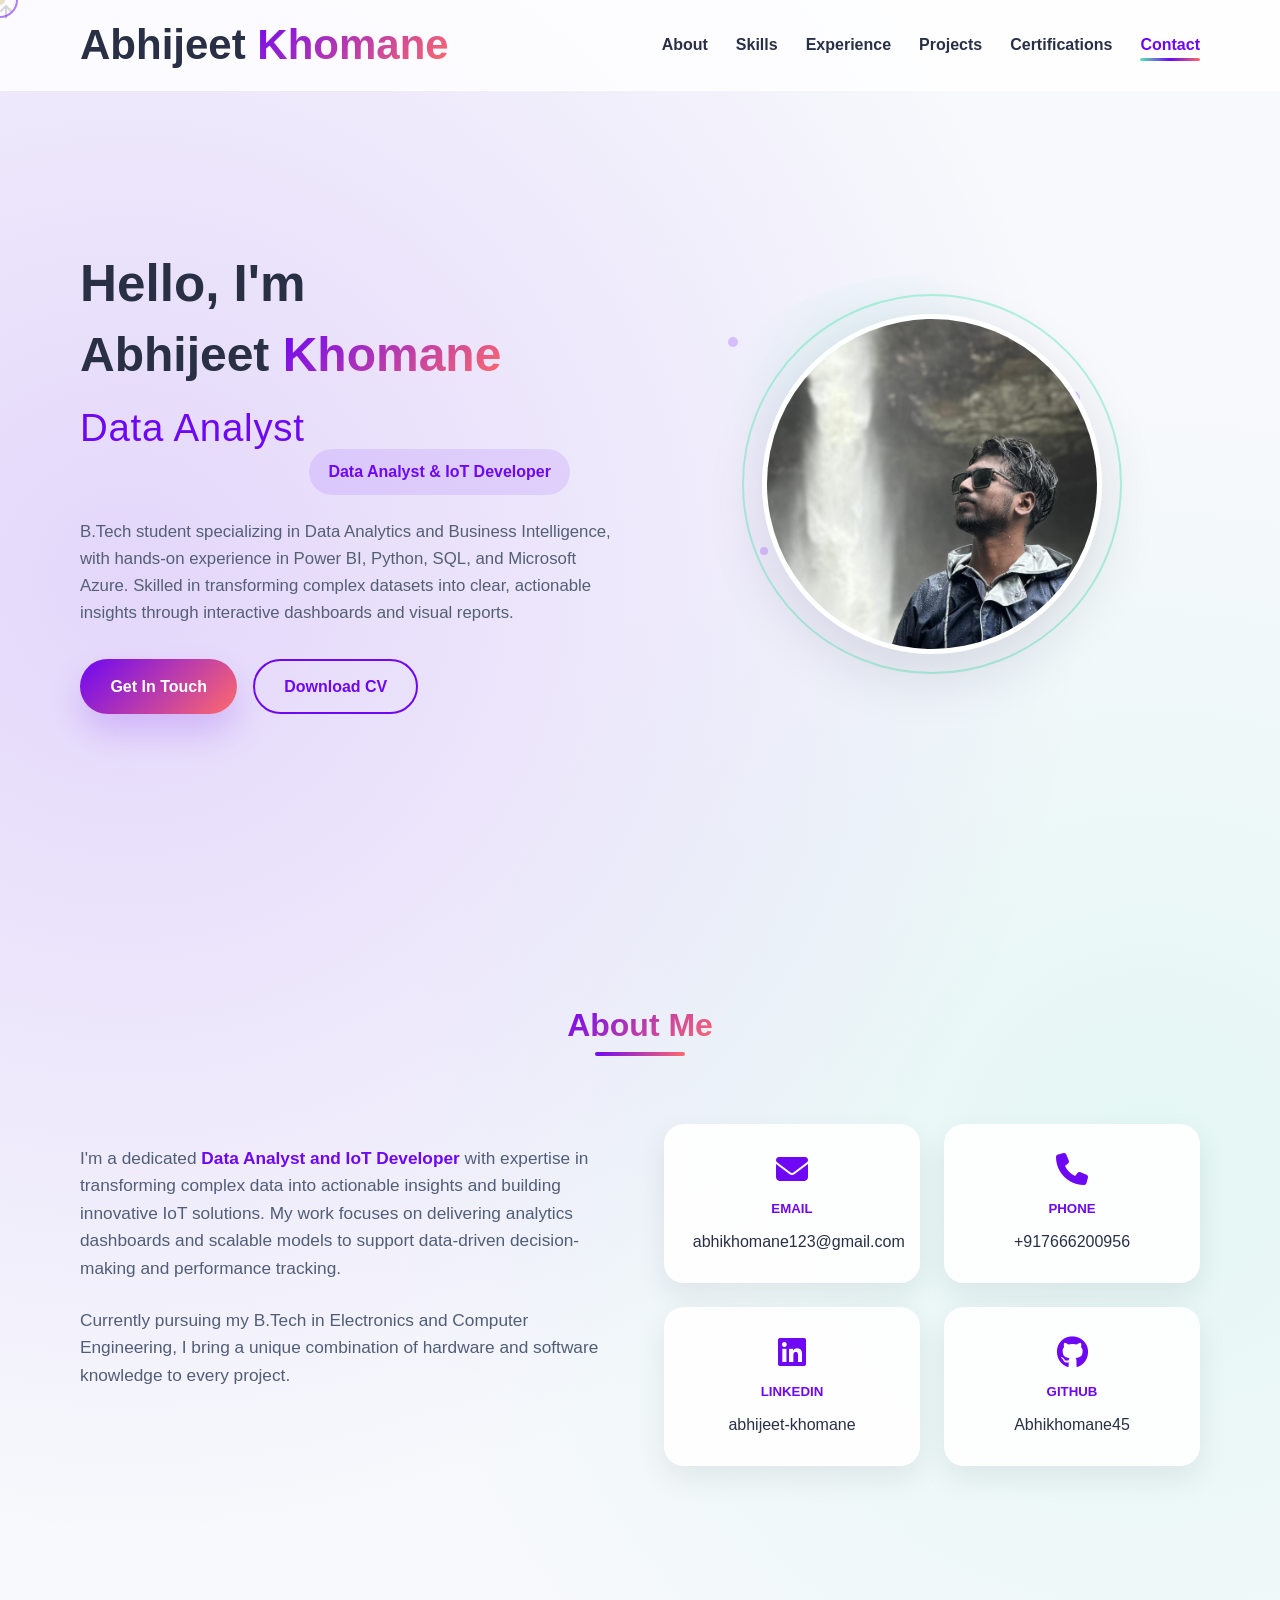
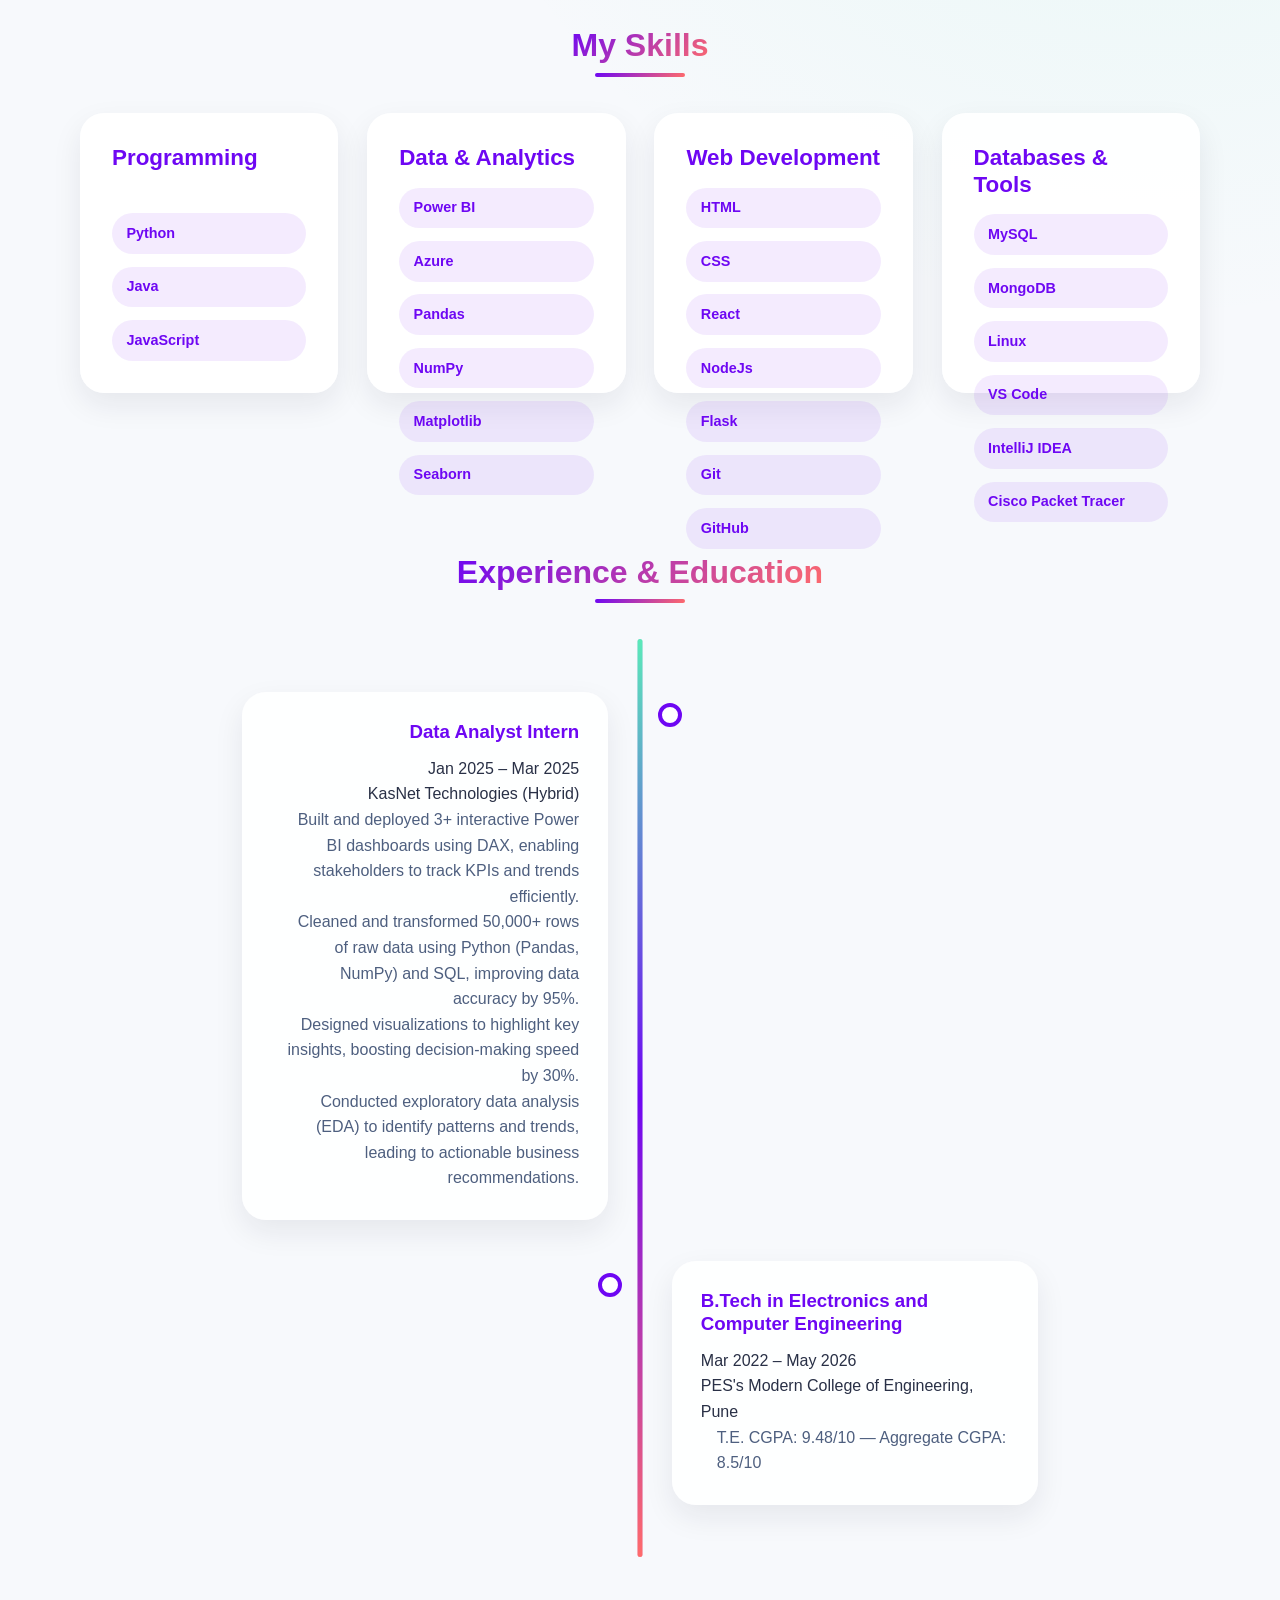
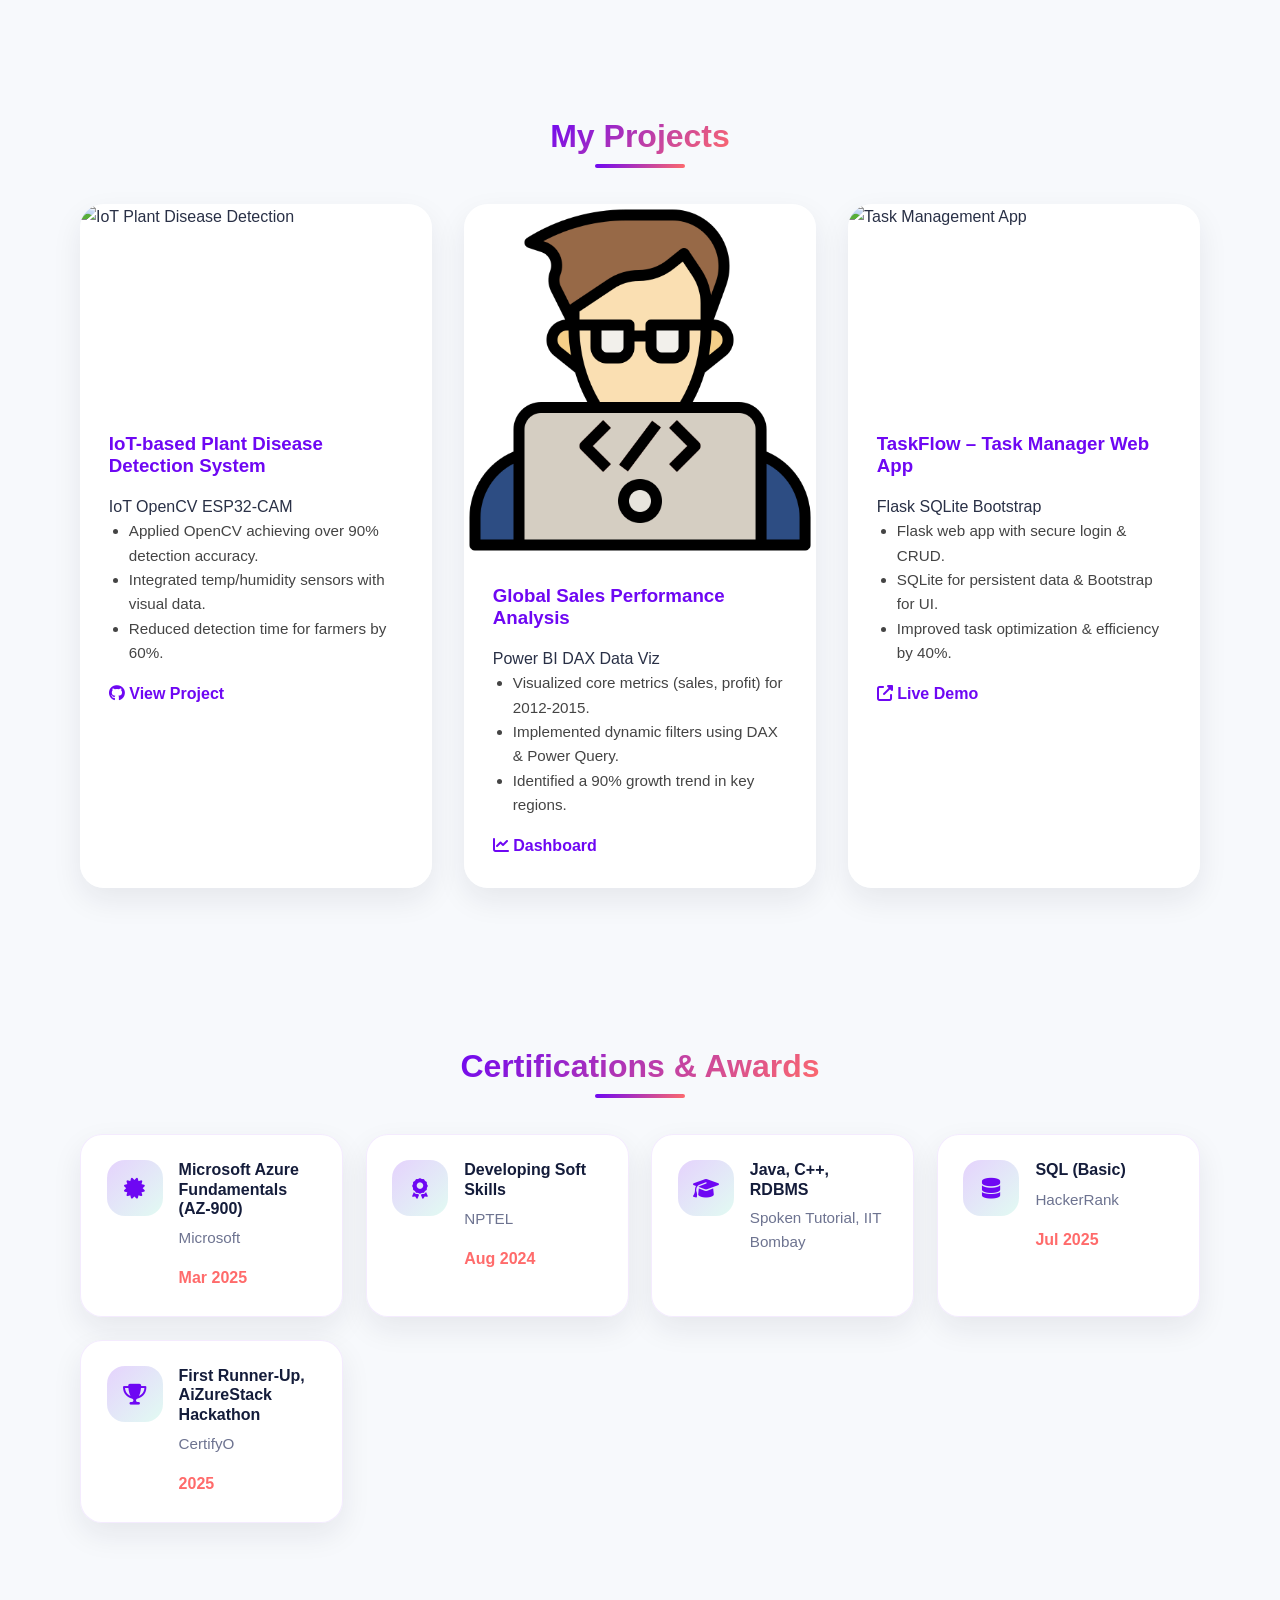
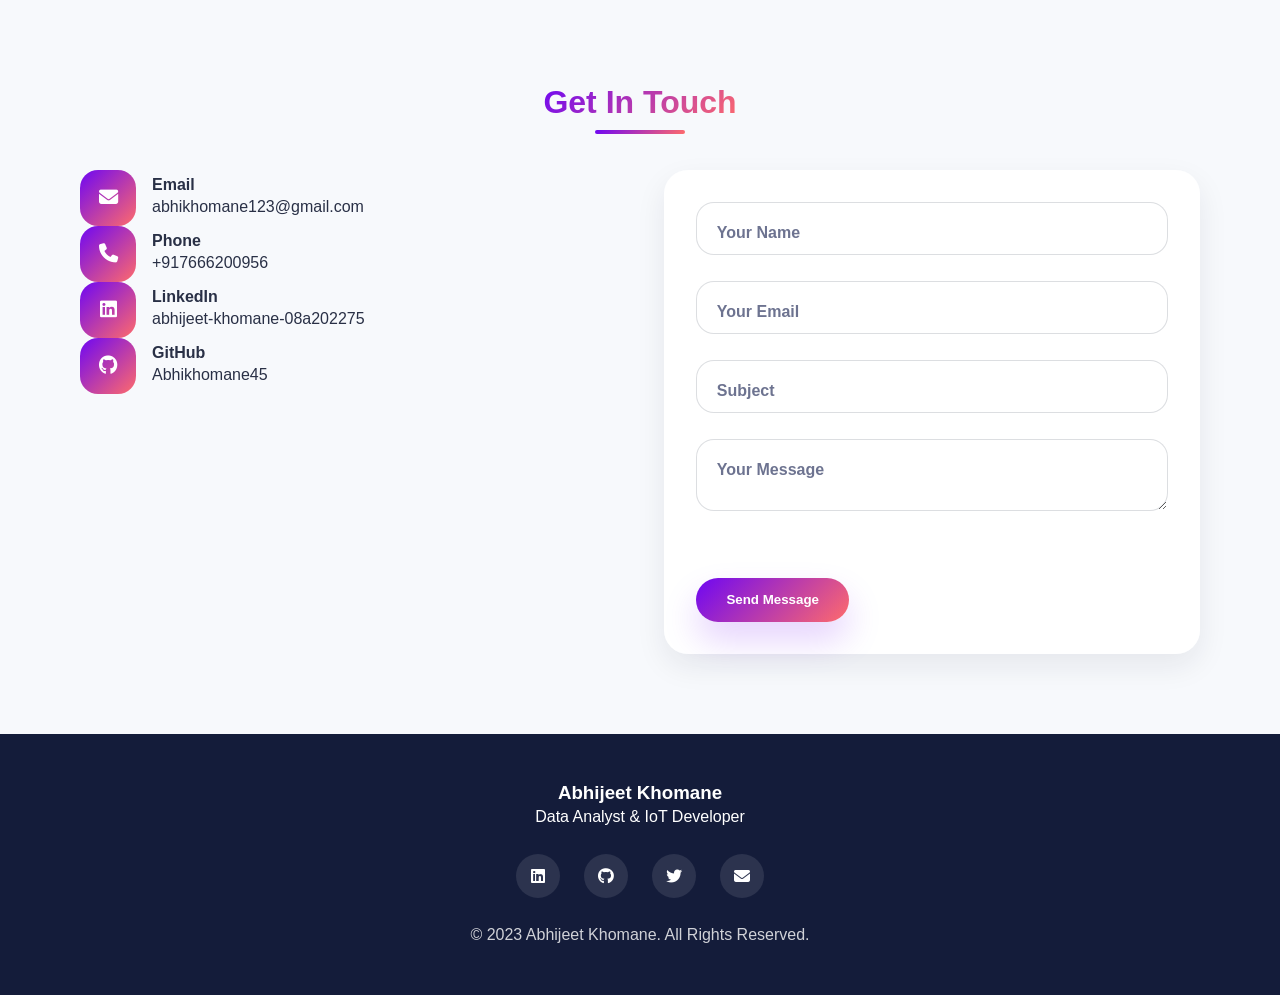
==== commit 1cc4bd7b: "Implement code changes to enhance functionality and improve performance" ====
--- a/index.html
+++ b/index.html
@@ -6,35 +6,44 @@
     <meta name="viewport" content="width=device-width, initial-scale=1.0">
     <title>Abhijeet Khomane | Data Analyst & IoT Developer</title>
     <link rel="stylesheet" href="https://cdnjs.cloudflare.com/ajax/libs/font-awesome/6.4.2/css/all.min.css">
-    <!-- AOS Animation CSS -->
-    <link href="https://unpkg.com/aos@2.3.1/dist/aos.css" rel="stylesheet">
     <style>
-        /* Modern CSS Variables */
         :root {
             --primary: #6E07F3;
             --secondary: #5BE9B9;
             --accent: #FF6B6B;
             --dark: #141C3A;
             --light: #F7F9FC;
+            --text: #293046;
             --gradient: linear-gradient(135deg, var(--primary), var(--accent));
-            --card-bg: rgba(255, 255, 255, 0.9);
-            --shadow: 0 10px 30px rgba(0, 0, 0, 0.1);
-            --transition: all 0.4s cubic-bezier(0.175, 0.885, 0.32, 1.275);
-        }
-
-        /* Base Styles */
+            --card-bg: rgba(255, 255, 255, 0.92);
+            --shadow: 0 20px 60px rgba(22, 27, 55, 0.12);
+            --shadow-soft: 0 12px 30px rgba(22, 27, 55, 0.08);
+            --transition: 0.45s cubic-bezier(0.22, 1, 0.36, 1);
+        }
+
         * {
             margin: 0;
             padding: 0;
             box-sizing: border-box;
         }
 
+        html {
+            scroll-behavior: smooth;
+        }
+
         body {
             font-family: 'Segoe UI', Tahoma, Geneva, Verdana, sans-serif;
             line-height: 1.6;
-            color: var(--dark);
-            background-color: var(--light);
+            color: var(--text);
+            background: radial-gradient(circle at 10% 10%, rgba(110, 7, 243, 0.14), transparent 18%),
+                radial-gradient(circle at 90% 20%, rgba(91, 233, 185, 0.12), transparent 16%),
+                var(--light);
             overflow-x: hidden;
+            min-height: 100vh;
+        }
+
+        ::selection {
+            background: rgba(110, 7, 243, 0.16);
         }
 
         h1,
@@ -59,13 +68,12 @@
         img {
             max-width: 100%;
             height: auto;
+            display: block;
         }
 
         .container {
-            width: 90%;
-            max-width: 1200px;
+            width: min(1120px, calc(100% - 32px));
             margin: 0 auto;
-            padding: 0 15px;
         }
 
         section {
@@ -73,23 +81,77 @@
         }
 
         .btn {
-            display: inline-block;
-            padding: 0.8rem 1.8rem;
+            position: relative;
+            display: inline-flex;
+            align-items: center;
+            justify-content: center;
+            padding: 0.9rem 1.9rem;
             border-radius: 50px;
             font-weight: 600;
             cursor: pointer;
-            transition: var(--transition);
+            overflow: hidden;
+            transition: transform 0.35s ease, box-shadow 0.35s ease, background 0.35s ease;
             border: none;
+            z-index: 1;
         }
 
         .btn-primary {
             background: var(--gradient);
             color: white;
+            box-shadow: 0 18px 35px rgba(110, 7, 243, 0.18);
         }
 
         .btn-primary:hover {
-            transform: translateY(-3px);
-            box-shadow: var(--shadow);
+            transform: translateY(-2px);
+            box-shadow: 0 22px 45px rgba(110, 7, 243, 0.22);
+        }
+
+        .btn-outline {
+            background: transparent;
+            border: 2px solid rgba(110, 7, 243, 0.18);
+            color: var(--primary);
+        }
+
+        .btn-outline:hover {
+            background: rgba(110, 7, 243, 0.08);
+        }
+
+        .btn::after {
+            content: '';
+            position: absolute;
+            left: 50%;
+            top: 50%;
+            width: 20px;
+            height: 20px;
+            background: rgba(255, 255, 255, 0.65);
+            border-radius: 50%;
+            opacity: 0;
+            transform: translate(-50%, -50%) scale(0);
+            transition: transform 0.35s ease, opacity 0.35s ease;
+            pointer-events: none;
+        }
+
+        .btn.ripple::after {
+            transform: translate(-50%, -50%) scale(1);
+            opacity: 1;
+            transition: none;
+        }
+
+        .ripple-effect {
+            position: absolute;
+            border-radius: 50%;
+            background: rgba(255, 255, 255, 0.65);
+            pointer-events: none;
+            transform: scale(0);
+            animation: ripple 0.6s ease;
+            z-index: 0;
+        }
+
+        @keyframes ripple {
+            to {
+                transform: scale(4);
+                opacity: 0;
+            }
         }
 
         .section-title {
@@ -99,7 +161,7 @@
         }
 
         .section-title h2 {
-            font-size: 2.5rem;
+            font-size: clamp(2rem, 2.3vw, 2.9rem);
             display: inline-block;
             background: var(--gradient);
             -webkit-background-clip: text;
@@ -110,35 +172,61 @@
         .section-title::after {
             content: '';
             position: absolute;
-            bottom: -10px;
+            bottom: -12px;
             left: 50%;
             transform: translateX(-50%);
-            width: 80px;
+            width: 90px;
             height: 4px;
             background: var(--gradient);
-            border-radius: 2px;
-        }
-
-        /* Header & Navigation */
+            border-radius: 999px;
+        }
+
         header {
             min-height: 100vh;
             display: flex;
             align-items: center;
             position: relative;
             overflow: hidden;
-        }
-
-        header::before {
-            content: '';
-            position: absolute;
-            top: -10%;
-            right: -10%;
-            width: 500px;
-            height: 500px;
+            padding-top: 4rem;
+        }
+
+        #scroll-progress {
+            position: fixed;
+            top: 0;
+            left: 0;
+            height: 4px;
+            width: 0;
+            background: linear-gradient(90deg, var(--secondary), var(--primary), var(--accent));
+            z-index: 1600;
+            transition: width 0.15s ease;
+        }
+
+        .cursor-dot,
+        .cursor-ring {
+            position: fixed;
+            top: 0;
+            left: 0;
+            pointer-events: none;
+            z-index: 2000;
+            transform: translate(-50%, -50%);
+            transition: transform 0.1s ease;
+        }
+
+        .cursor-dot {
+            width: 10px;
+            height: 10px;
             border-radius: 50%;
-            background: var(--gradient);
-            opacity: 0.1;
-            z-index: -1;
+            background: var(--dark);
+            mix-blend-mode: difference;
+        }
+
+        .cursor-ring {
+            width: 36px;
+            height: 36px;
+            border-radius: 50%;
+            border: 2px solid rgba(110, 7, 243, 0.8);
+            opacity: 0.65;
+            transition: width 0.18s ease, height 0.18s ease, opacity 0.18s ease;
         }
 
         nav {
@@ -146,21 +234,27 @@
             top: 0;
             left: 0;
             width: 100%;
-            z-index: 1000;
-            background-color: rgba(255, 255, 255, 0.95);
-            box-shadow: var(--shadow);
+            z-index: 1500;
+            background: rgba(255, 255, 255, 0.8);
+            border-bottom: 1px solid rgba(255, 255, 255, 0.65);
             transition: var(--transition);
+        }
+
+        nav.glass {
+            background: rgba(255, 255, 255, 0.55);
+            backdrop-filter: blur(16px);
+            box-shadow: 0 24px 65px rgba(22, 27, 55, 0.08);
         }
 
         .nav-container {
             display: flex;
             justify-content: space-between;
             align-items: center;
-            padding: 1.5rem 0;
+            padding: 1.25rem 0;
         }
 
         .logo {
-            font-size: 1.8rem;
+            font-size: 1.75rem;
             font-weight: 700;
         }
 
@@ -173,52 +267,74 @@
 
         nav ul {
             display: flex;
-            gap: 2rem;
+            gap: 1.75rem;
+            flex-wrap: wrap;
+            align-items: center;
+        }
+
+        nav ul li {
+            position: relative;
         }
 
         nav ul li a {
             position: relative;
-            font-weight: 500;
-            transition: var(--transition);
+            font-weight: 600;
+            color: var(--text);
+            transition: color 0.25s ease;
+            padding: 0.2rem 0;
         }
 
         nav ul li a::after {
             content: '';
             position: absolute;
-            bottom: -5px;
             left: 0;
+            bottom: -4px;
             width: 0;
-            height: 2px;
-            background: var(--gradient);
-            transition: var(--transition);
-        }
-
-        nav ul li a:hover::after {
+            height: 3px;
+            border-radius: 999px;
+            background: linear-gradient(90deg, var(--secondary), var(--primary), var(--accent));
+            transition: width 0.25s ease;
+        }
+
+        nav ul li a:hover::after,
+        nav ul li a.active::after {
             width: 100%;
+        }
+
+        nav ul li a.active {
+            color: var(--primary);
         }
 
         .nav-toggle {
             display: none;
             font-size: 1.5rem;
             cursor: pointer;
-        }
-
-        /* Hero Section */
+            color: var(--dark);
+        }
+
         .hero-container {
             display: grid;
             grid-template-columns: 1fr 1fr;
             gap: 3rem;
             align-items: center;
+            position: relative;
+            min-height: calc(100vh - 4rem);
+            padding-bottom: 3rem;
+        }
+
+        .hero-left {
+            max-width: 620px;
         }
 
         .hero-left h1 {
-            font-size: 3.5rem;
+            font-size: clamp(2.5rem, 4vw, 3.5rem);
             margin-bottom: 1rem;
         }
 
         .hero-title {
-            font-size: 2.5rem;
-            margin: 1rem 0;
+            font-size: clamp(2.3rem, 4.5vw, 3rem);
+            margin: 0.5rem 0 1rem;
+            line-height: 1.05;
         }
 
         .hero-title span {
@@ -228,24 +344,39 @@
             color: transparent;
         }
 
+        .typewriter {
+            display: inline-block;
+            color: var(--primary);
+            font-size: clamp(1.9rem, 3vw, 2.4rem);
+            min-height: 2.6rem;
+            margin-bottom: 1.2rem;
+            overflow: hidden;
+            white-space: nowrap;
+            letter-spacing: 0.02em;
+        }
+
         .hero-left p {
             margin-bottom: 1.5rem;
-            font-size: 1.1rem;
-            color: #666;
+            font-size: 1.05rem;
+            color: #545f75;
+            max-width: 100%;
         }
 
         .hero-tag {
-            display: inline-block;
-            padding: 0.5rem 1rem;
-            background: rgba(107, 107, 255, 0.1);
+            display: inline-flex;
+            align-items: center;
+            gap: 0.5rem;
+            padding: 0.65rem 1.2rem;
+            background: rgba(110, 7, 243, 0.1);
             color: var(--primary);
-            border-radius: 50px;
+            border-radius: 999px;
             margin-bottom: 1.5rem;
-            font-weight: 600;
+            font-weight: 700;
         }
 
         .hero-action {
             display: flex;
+            flex-wrap: wrap;
             gap: 1rem;
             margin-top: 2rem;
         }
@@ -254,31 +385,138 @@
             position: relative;
             display: flex;
             justify-content: center;
+            align-items: center;
+            min-height: 420px;
+        }
+
+        .hero-right::before {
+            content: '';
+            position: absolute;
+            inset: 0;
+            border-radius: 50%;
+            background: radial-gradient(circle at 40% 30%, rgba(91, 233, 185, 0.18), transparent 34%),
+                radial-gradient(circle at 60% 60%, rgba(255, 107, 107, 0.14), transparent 28%);
+            pointer-events: none;
+            z-index: 0;
+        }
+
+        .hero-photo-wrapper {
+            position: relative;
+            width: 340px;
+            height: 340px;
+            display: inline-flex;
+            align-items: center;
+            justify-content: center;
+            z-index: 1;
+        }
+
+        .hero-ring {
+            position: absolute;
+            inset: -20px;
+            border-radius: 50%;
+            border: 2px solid rgba(91, 233, 185, 0.45);
+            animation: ring 4s linear infinite;
+            filter: blur(0.4px);
         }
 
         .hero-img {
-            width: 300px;
-            height: 300px;
+            width: 100%;
+            height: 100%;
             border-radius: 50%;
             object-fit: cover;
-            border: 5px solid white;
+            border: 5px solid rgba(255, 255, 255, 0.95);
             box-shadow: var(--shadow);
-            animation: float 3s ease-in-out infinite;
-        }
-
-        @keyframes float {
-
+            opacity: 0;
+            transform: scale(0.94);
+            animation: heroReveal 0.9s ease-out 0.3s forwards;
+        }
+
+        .hero-particles {
+            position: absolute;
+            inset: 0;
+            pointer-events: none;
+            overflow: hidden;
+            z-index: 0;
+        }
+
+        .hero-particles span {
+            position: absolute;
+            border-radius: 50%;
+            background: rgba(110, 7, 243, 0.28);
+            opacity: 0.75;
+            animation: floatDot 8s ease-in-out infinite;
+        }
+
+        .hero-particles span:nth-child(1) {
+            width: 10px;
+            height: 10px;
+            top: 15%;
+            left: 12%;
+            animation-delay: 0s;
+        }
+
+        .hero-particles span:nth-child(2) {
+            width: 8px;
+            height: 8px;
+            top: 65%;
+            left: 18%;
+            animation-delay: 1.2s;
+        }
+
+        .hero-particles span:nth-child(3) {
+            width: 14px;
+            height: 14px;
+            top: 28%;
+            left: 75%;
+            animation-delay: 2s;
+        }
+
+        .hero-particles span:nth-child(4) {
+            width: 6px;
+            height: 6px;
+            top: 78%;
+            left: 55%;
+            animation-delay: 3s;
+        }
+
+        .hero-particles span:nth-child(5) {
+            width: 12px;
+            height: 12px;
+            top: 42%;
+            left: 42%;
+            animation-delay: 4.2s;
+        }
+
+        @keyframes heroReveal {
+            to {
+                opacity: 1;
+                transform: scale(1);
+            }
+        }
+
+        @keyframes ring {
+            0% {
+                transform: rotate(0deg) scale(1);
+            }
+            50% {
+                transform: rotate(180deg) scale(1.04);
+            }
+            100% {
+                transform: rotate(360deg) scale(1);
+            }
+        }
+
+        @keyframes floatDot {
             0%,
             100% {
-                transform: translateY(0);
-            }
-
+                transform: translateY(0) scale(1);
+            }
             50% {
-                transform: translateY(-10px);
-            }
-        }
-
-        /* About Section */
+                transform: translateY(-12px) scale(0.95);
+                opacity: 0.55;
+            }
+        }
+
         .about-container {
             display: grid;
             grid-template-columns: 1fr 1fr;
@@ -288,7 +526,8 @@
 
         .about-content p {
             margin-bottom: 1.5rem;
-            font-size: 1.1rem;
+            font-size: 1.08rem;
+            color: #515e77;
         }
 
         .about-content span {
@@ -298,22 +537,23 @@
 
         .about-info {
             display: grid;
-            grid-template-columns: repeat(2, 1fr);
+            grid-template-columns: repeat(2, minmax(0, 1fr));
             gap: 1.5rem;
             margin-top: 2rem;
         }
 
         .info-item {
-            background: var(--card-bg);
-            padding: 1.5rem;
-            border-radius: 10px;
+            background: rgba(255, 255, 255, 0.92);
+            padding: 1.8rem;
+            border-radius: 20px;
             text-align: center;
-            box-shadow: var(--shadow);
-            transition: var(--transition);
+            box-shadow: var(--shadow-soft);
+            transition: transform 0.35s ease, box-shadow 0.35s ease;
         }
 
         .info-item:hover {
-            transform: translateY(-5px);
+            transform: translateY(-6px);
+            box-shadow: 0 30px 50px rgba(22, 27, 55, 0.08);
         }
 
         .info-item i {
@@ -323,94 +563,191 @@
         }
 
         .info-item h5 {
-            margin-bottom: 0.5rem;
+            margin-bottom: 0.75rem;
             color: var(--primary);
         }
 
-        /* Skills Section */
         .skills-container {
             display: grid;
-            grid-template-columns: repeat(auto-fit, minmax(250px, 1fr));
-            gap: 2rem;
-        }
-
-        .skill-category {
-            background: var(--card-bg);
+            grid-template-columns: repeat(auto-fit, minmax(240px, 1fr));
+            gap: 1.8rem;
+        }
+
+        .skill-card {
+            perspective: 1200px;
+            min-height: 280px;
+            opacity: 0;
+            transform: translateY(32px);
+            transition: opacity 0.75s ease, transform 0.75s ease;
+        }
+
+        .skill-card.visible {
+            opacity: 1;
+            transform: translateY(0);
+        }
+
+        .skill-card-inner {
+            position: relative;
+            width: 100%;
+            min-height: 280px;
+            transform-style: preserve-3d;
+            transition: transform 0.75s ease;
+        }
+
+        .skill-card:hover .skill-card-inner {
+            transform: rotateY(180deg);
+        }
+
+        .skill-card-face {
+            position: absolute;
+            inset: 0;
             padding: 2rem;
-            border-radius: 10px;
-            box-shadow: var(--shadow);
-            transition: var(--transition);
-        }
-
-        .skill-category:hover {
-            transform: translateY(-5px);
-        }
-
-        .skill-category h3 {
+            border-radius: 24px;
+            background: rgba(255, 255, 255, 0.92);
+            box-shadow: var(--shadow-soft);
+            display: flex;
+            flex-direction: column;
+            justify-content: space-between;
+            backface-visibility: hidden;
+        }
+
+        .skill-card-front h3,
+        .skill-card-back h3 {
             color: var(--primary);
-            margin-bottom: 1.5rem;
+            margin-bottom: 1rem;
+            font-size: 1.4rem;
+        }
+
+        .skill-pill {
+            display: inline-block;
+            padding: 0.55rem 0.9rem;
+            background: rgba(110, 7, 243, 0.08);
+            color: var(--primary);
+            border-radius: 999px;
+            font-weight: 700;
+            font-size: 0.9rem;
+        }
+
+        .skill-list {
+            display: grid;
+            gap: 0.8rem;
+        }
+
+        .skill-card-back {
+            transform: rotateY(180deg);
+            align-items: center;
+            justify-content: center;
             text-align: center;
-        }
-
-        .skill-list {
-            display: flex;
-            flex-wrap: wrap;
             gap: 1rem;
         }
 
-        .skill-item {
-            padding: 0.5rem 1rem;
-            background: rgba(107, 107, 255, 0.1);
+        .skill-card-back i {
+            font-size: 2rem;
+            color: var(--secondary);
+        }
+
+        .skill-card-back span {
+            display: inline-flex;
+            align-items: center;
+            justify-content: center;
+            gap: 0.4rem;
+            padding: 0.75rem 1rem;
+            border-radius: 999px;
+            background: rgba(110, 7, 243, 0.08);
             color: var(--primary);
-            border-radius: 50px;
-            font-weight: 600;
-            transition: var(--transition);
-        }
-
-        .skill-item:hover {
-            background: var(--primary);
-            color: white;
-        }
-
-        /* Experience Section */
+            font-weight: 700;
+        }
+
         .timeline {
             position: relative;
-            max-width: 800px;
+            max-width: 860px;
             margin: 0 auto;
+            padding: 2rem 0;
+        }
+
+        .timeline::before {
+            content: '';
+            position: absolute;
+            left: 50%;
+            top: 0;
+            transform: translateX(-50%);
+            width: 5px;
+            height: 100%;
+            background: rgba(110, 7, 243, 0.14);
+            border-radius: 999px;
         }
 
         .timeline::after {
             content: '';
             position: absolute;
-            width: 4px;
-            background: var(--gradient);
+            left: 50%;
             top: 0;
-            bottom: 0;
-            left: 50%;
-            margin-left: -2px;
+            transform: translateX(-50%);
+            width: 5px;
+            height: 0;
+            background: linear-gradient(180deg, var(--secondary), var(--primary), var(--accent));
+            border-radius: 999px;
+            transition: height 1s ease;
+        }
+
+        .timeline.filled::after {
+            height: 100%;
         }
 
         .timeline-item {
-            padding: 10px 40px;
             position: relative;
             width: 50%;
+            padding: 1.3rem 2rem;
             box-sizing: border-box;
         }
 
         .timeline-item:nth-child(odd) {
             left: 0;
+            text-align: right;
         }
 
         .timeline-item:nth-child(even) {
             left: 50%;
+            text-align: left;
+        }
+
+        .timeline-item::before {
+            content: '';
+            position: absolute;
+            top: 2rem;
+            width: 16px;
+            height: 16px;
+            border-radius: 50%;
+            background: white;
+            border: 4px solid var(--primary);
+            box-shadow: 0 0 0 0 rgba(110, 7, 243, 0.2);
+            animation: pulse 2.5s ease-in-out infinite;
+        }
+
+        .timeline-item:nth-child(odd)::before {
+            right: -42px;
+        }
+
+        .timeline-item:nth-child(even)::before {
+            left: -42px;
+        }
+
+        @keyframes pulse {
+            0%,
+            100% {
+                box-shadow: 0 0 0 0 rgba(110, 7, 243, 0.18);
+            }
+            50% {
+                box-shadow: 0 0 0 10px rgba(110, 7, 243, 0.02);
+            }
         }
 
         .timeline-content {
-            padding: 20px;
-            background: var(--card-bg);
-            border-radius: 10px;
-            box-shadow: var(--shadow);
-            transition: var(--transition);
+            padding: 1.8rem;
+            background: rgba(255, 255, 255, 0.94);
+            border-radius: 24px;
+            box-shadow: var(--shadow-soft);
+            transition: transform 0.3s ease;
         }
 
         .timeline-content:hover {
@@ -419,25 +756,14 @@
 
         .timeline-content h3 {
             color: var(--primary);
-            margin-bottom: 0.5rem;
-        }
-
-        .timeline-date {
-            color: var(--accent);
-            font-weight: 600;
-            margin-bottom: 1rem;
+            margin-bottom: 0.8rem;
         }
 
         .timeline-content ul {
             margin-left: 1rem;
-        }
-
-        .timeline-content li {
-            list-style-type: disc;
-            margin-bottom: 0.5rem;
-        }
-
-        /* Projects Section */
+            color: #4e5f7f;
+        }
+
         .projects-container {
             display: grid;
             grid-template-columns: repeat(auto-fit, minmax(300px, 1fr));
@@ -445,25 +771,83 @@
         }
 
         .project-card {
-            background: var(--card-bg);
-            border-radius: 10px;
+            position: relative;
+            background: rgba(255, 255, 255, 0.96);
+            border-radius: 24px;
             overflow: hidden;
-            box-shadow: var(--shadow);
-            transition: var(--transition);
+            box-shadow: var(--shadow-soft);
+            transform-style: preserve-3d;
+            transition: transform 0.35s ease, box-shadow 0.35s ease;
+            will-change: transform;
         }
 
         .project-card:hover {
-            transform: translateY(-5px);
+            box-shadow: 0 28px 70px rgba(22, 27, 55, 0.12);
+        }
+
+        .project-figure {
+            position: relative;
+            overflow: hidden;
+            min-height: 200px;
         }
 
         .project-img {
-            height: 200px;
             width: 100%;
+            height: 100%;
             object-fit: cover;
+            display: block;
+            transition: transform 0.6s ease;
+        }
+
+        .project-card:hover .project-img {
+            transform: scale(1.08);
+        }
+
+        .img-skeleton {
+            position: absolute;
+            inset: 0;
+            background: linear-gradient(135deg, rgba(255, 255, 255, 0.25), rgba(255, 255, 255, 0.12), rgba(255, 255, 255, 0.25));
+            animation: shimmer 1.7s infinite;
+            z-index: 2;
+        }
+
+        .project-overlay {
+            position: absolute;
+            inset: 0;
+            background: linear-gradient(180deg, rgba(110, 7, 243, 0.16), rgba(255, 255, 255, 0));
+            opacity: 0;
+            transition: opacity 0.3s ease;
+            display: flex;
+            align-items: flex-end;
+            justify-content: center;
+            padding: 1.5rem;
+            z-index: 3;
+        }
+
+        .project-card:hover .project-overlay {
+            opacity: 1;
+        }
+
+        .project-overlay span {
+            display: inline-flex;
+            align-items: center;
+            gap: 0.5rem;
+            background: rgba(255, 255, 255, 0.95);
+            color: var(--dark);
+            padding: 0.8rem 1.2rem;
+            border-radius: 999px;
+            font-weight: 700;
+            box-shadow: var(--shadow-soft);
+            transform: translateY(8px);
+            transition: transform 0.3s ease;
+        }
+
+        .project-card:hover .project-overlay span {
+            transform: translateY(0);
         }
 
         .project-content {
-            padding: 1.5rem;
+            padding: 1.8rem;
         }
 
         .project-content h3 {
@@ -472,38 +856,16 @@
         }
 
         .project-content p {
-            margin-bottom: 1.5rem;
-        }
-
-        .project-tags {
-            display: flex;
-            flex-wrap: wrap;
-            gap: 0.5rem;
-            margin-bottom: 1.5rem;
-        }
-
-        .project-tag {
-            padding: 0.3rem 0.8rem;
-            background: rgba(107, 107, 255, 0.1);
-            color: var(--primary);
-            border-radius: 50px;
-            font-size: 0.8rem;
-            font-weight: 600;
-        }
-
-        /* Contact Section */
+            margin-bottom: 1.2rem;
+            color: #4e5f7f;
+        }
+
         .contact-container {
             display: grid;
             grid-template-columns: 1fr 1fr;
             gap: 3rem;
         }
 
-        .contact-info {
-            display: flex;
-            flex-direction: column;
-            gap: 1.5rem;
-        }
-
         .contact-item {
             display: flex;
             align-items: center;
@@ -511,9 +873,9 @@
         }
 
         .contact-icon {
-            width: 50px;
-            height: 50px;
-            border-radius: 50%;
+            width: 56px;
+            height: 56px;
+            border-radius: 18px;
             background: var(--gradient);
             display: flex;
             align-items: center;
@@ -523,43 +885,76 @@
         }
 
         .contact-form {
-            background: var(--card-bg);
+            background: rgba(255, 255, 255, 0.96);
             padding: 2rem;
-            border-radius: 10px;
-            box-shadow: var(--shadow);
+            border-radius: 24px;
+            box-shadow: var(--shadow-soft);
         }
 
         .form-group {
-            margin-bottom: 1.5rem;
-        }
-
-        .form-group label {
-            display: block;
-            margin-bottom: 0.5rem;
-            font-weight: 600;
-        }
-
-        .form-control {
+            position: relative;
+            margin-bottom: 1.6rem;
+        }
+
+        .form-group input,
+        .form-group textarea {
             width: 100%;
-            padding: 0.8rem 1rem;
-            border: 1px solid #ddd;
-            border-radius: 5px;
+            padding: 1.2rem 1.1rem 0.9rem;
+            border: 1px solid rgba(38, 49, 71, 0.16);
+            border-radius: 18px;
             font-family: inherit;
-            transition: var(--transition);
-        }
-
-        .form-control:focus {
+            font-size: 1rem;
+            background: rgba(255, 255, 255, 0.94);
+            transition: border-color 0.3s ease, box-shadow 0.3s ease;
+        }
+
+        .form-group input:focus,
+        .form-group textarea:focus {
             outline: none;
             border-color: var(--primary);
-            box-shadow: 0 0 0 2px rgba(110, 7, 243, 0.2);
-        }
-
-        textarea.form-control {
-            min-height: 150px;
-            resize: vertical;
-        }
-
-        /* Footer */
+            box-shadow: 0 0 0 4px rgba(110, 7, 243, 0.1);
+        }
+
+        .form-group label {
+            position: absolute;
+            left: 1.05rem;
+            top: 1.15rem;
+            font-weight: 600;
+            color: #6d7390;
+            pointer-events: none;
+            transition: transform 0.25s ease, font-size 0.25s ease, color 0.25s ease;
+            transform-origin: left top;
+            background: transparent;
+            padding: 0 0.25rem;
+        }
+
+        .form-group input:focus + label,
+        .form-group input:not(:placeholder-shown) + label,
+        .form-group textarea:focus + label,
+        .form-group textarea:not(:placeholder-shown) + label {
+            transform: translateY(-0.9rem) scale(0.82);
+            color: var(--primary);
+        }
+
+        .form-success {
+            margin-top: 1rem;
+            padding: 1rem 1.2rem;
+            border-radius: 18px;
+            background: rgba(91, 233, 185, 0.14);
+            color: var(--dark);
+            border: 1px solid rgba(91, 233, 185, 0.34);
+            box-shadow: var(--shadow-soft);
+            opacity: 0;
+            max-height: 0;
+            overflow: hidden;
+            transition: opacity 0.35s ease, max-height 0.35s ease;
+        }
+
+        .form-success.visible {
+            opacity: 1;
+            max-height: 120px;
+        }
+
         footer {
             background: var(--dark);
             color: white;
@@ -575,14 +970,14 @@
         }
 
         .social-link {
-            width: 40px;
-            height: 40px;
+            width: 44px;
+            height: 44px;
             border-radius: 50%;
             background: rgba(255, 255, 255, 0.1);
             display: flex;
             align-items: center;
             justify-content: center;
-            transition: var(--transition);
+            transition: transform 0.25s ease, background 0.25s ease;
         }
 
         .social-link:hover {
@@ -595,38 +990,77 @@
             opacity: 0.8;
         }
 
-        /* Back to Top Button */
-        .back-to-top {
-            position: fixed;
-            bottom: 2rem;
-            right: 2rem;
-            width: 50px;
-            height: 50px;
-            border-radius: 50%;
-            background: var(--gradient);
-            color: white;
-            display: flex;
-            align-items: center;
-            justify-content: center;
-            box-shadow: var(--shadow);
+        .cert-grid {
+            display: grid;
+            gap: 1.4rem;
+            grid-template-columns: repeat(auto-fit, minmax(240px, 1fr));
+        }
+
+        .cert-card {
+            display: grid;
+            grid-template-columns: auto 1fr;
+            gap: 1rem;
+            align-items: start;
+            padding: 1.6rem;
+            border-radius: 22px;
+            background: rgba(255, 255, 255, 0.95);
+            box-shadow: var(--shadow-soft);
+            border: 1px solid rgba(110, 7, 243, 0.08);
+            transform: translateY(34px);
             opacity: 0;
-            visibility: hidden;
-            transition: var(--transition);
-            z-index: 999;
-        }
-
-        .back-to-top.show {
+            transition: opacity 0.7s ease, transform 0.7s ease;
+        }
+
+        .cert-card.visible {
+            transform: translateY(0);
             opacity: 1;
-            visibility: visible;
-        }
-
-        .back-to-top:hover {
-            transform: translateY(-3px);
-        }
-
-        /* Responsive Design */
+        }
+
+        .cert-icon {
+            width: 56px;
+            height: 56px;
+            border-radius: 18px;
+            display: grid;
+            place-items: center;
+            background: linear-gradient(135deg, rgba(110, 7, 243, 0.18), rgba(91, 233, 185, 0.18));
+            color: var(--primary);
+            font-size: 1.3rem;
+        }
+
+        .cert-content h4 {
+            font-size: 1rem;
+            margin-bottom: 0.45rem;
+            color: var(--dark);
+        }
+
+        .cert-content span {
+            display: inline-block;
+            color: #6d7390;
+            font-size: 0.95rem;
+        }
+
+        .cert-date {
+            margin-top: 0.9rem;
+            color: var(--accent);
+            font-weight: 700;
+        }
+
+        .projects-container,
+        .skills-container,
+        .cert-grid {
+            perspective: 1200px;
+        }
+
+        @keyframes shimmer {
+            0% {
+                background-position: -200% 0;
+            }
+            100% {
+                background-position: 200% 0;
+            }
+        }
+
         @media (max-width: 992px) {
-
             .hero-container,
             .about-container,
             .contact-container {
@@ -634,37 +1068,30 @@
                 text-align: center;
             }
 
+            .hero-right {
+                min-height: auto;
+            }
+
             .hero-action,
             .social-links {
                 justify-content: center;
             }
 
             .timeline::after {
-                left: 31px;
+                left: 24px;
             }
 
             .timeline-item {
                 width: 100%;
                 padding-left: 70px;
                 padding-right: 25px;
-            }
-
-            .timeline-item:nth-child(even) {
-                left: 0;
-            }
-        }
-
-        @media (max-width: 768px) {
-            .hero-left h1 {
-                font-size: 2.5rem;
-            }
-
-            .hero-title {
-                font-size: 2rem;
-            }
-
-            section {
-                padding: 4rem 0;
+                left: 0 !important;
+                text-align: left;
+            }
+
+            .timeline-item::before {
+                left: 14px !important;
+                right: auto !important;
             }
 
             .nav-menu {
@@ -672,13 +1099,13 @@
                 top: 0;
                 right: -100%;
                 height: 100vh;
-                width: 70%;
+                width: 72%;
                 flex-direction: column;
-                background-color: var(--card-bg);
+                background-color: rgba(255, 255, 255, 0.96);
                 align-items: center;
                 justify-content: center;
                 transition: var(--transition);
-                box-shadow: -5px 0 15px rgba(0, 0, 0, 0.1);
+                box-shadow: -5px 0 20px rgba(0, 0, 0, 0.08);
             }
 
             .nav-menu.active {
@@ -695,6 +1122,34 @@
             }
         }
 
+        @media (max-width: 768px) {
+            .hero-left h1 {
+                font-size: 2.5rem;
+            }
+
+            .hero-title {
+                font-size: 2rem;
+            }
+
+            section {
+                padding: 4rem 0;
+            }
+
+            .skill-list,
+            .project-tags {
+                justify-content: center;
+            }
+
+            .project-card {
+                transform: none;
+            }
+
+            .cursor-dot,
+            .cursor-ring {
+                display: none;
+            }
+        }
+
         @media (max-width: 576px) {
             .hero-left h1 {
                 font-size: 2rem;
@@ -713,14 +1168,22 @@
                 align-items: center;
             }
 
-            .skill-list {
-                justify-content: center;
+            .skill-card {
+                min-height: auto;
+            }
+
+            .form-group input,
+            .form-group textarea {
+                padding: 1rem 0.9rem 0.8rem;
             }
         }
     </style>
 </head>
 
 <body>
+    <div id="scroll-progress"></div>
+    <div class="cursor-dot"></div>
+    <div class="cursor-ring"></div>
     <div class="back-to-top">
         <i class="fas fa-arrow-up"></i>
     </div>
@@ -746,9 +1209,10 @@
 
     <header>
         <div class="container hero-container">
-            <div class="hero-left" data-aos="fade-right" data-aos-duration="1000">
+            <div class="hero-left" data-animate>
                 <h1>Hello, I'm</h1>
                 <h2 class="hero-title">Abhijeet <span>Khomane</span></h2>
+                <div class="typewriter"></div>
                 <div class="hero-tag">Data Analyst & IoT Developer</div>
                 <p>B.Tech student specializing in Data Analytics and Business Intelligence, with hands-on experience in
                     Power BI, Python, SQL, and Microsoft Azure. Skilled in transforming complex datasets into clear,
@@ -760,8 +1224,14 @@
                         CV</a>
                 </div>
             </div>
-            <div class="hero-right" data-aos="fade-left" data-aos-duration="1000" data-aos-delay="200">
-                <img src="Myimage.jpg" alt="Abhijeet Khomane" class="hero-img">
+            <div class="hero-right" data-animate>
+                <div class="hero-photo-wrapper">
+                    <div class="hero-ring"></div>
+                    <img src="Myimage.jpg" alt="Abhijeet Khomane" class="hero-img">
+                </div>
+                <div class="hero-particles">
+                    <span></span><span></span><span></span><span></span><span></span>
+                </div>
             </div>
         </div>
     </header>
@@ -813,46 +1283,82 @@
                 <h2>My Skills</h2>
             </div>
             <div class="skills-container">
-                <div class="skill-category" data-aos="zoom-in" data-aos-duration="800">
-                    <h3>Programming</h3>
-                    <div class="skill-list">
-                        <div class="skill-item">Python</div>
-                        <div class="skill-item">Java</div>
-                        <div class="skill-item">JavaScript</div>
+                <div class="skill-card">
+                    <div class="skill-card-inner">
+                        <div class="skill-card-face skill-card-front">
+                            <h3>Programming</h3>
+                            <div class="skill-list">
+                                <div class="skill-pill">Python</div>
+                                <div class="skill-pill">Java</div>
+                                <div class="skill-pill">JavaScript</div>
+                            </div>
+                        </div>
+                        <div class="skill-card-face skill-card-back">
+                            <i class="fas fa-code"></i>
+                            <h3>Programming</h3>
+                            <span>Strong syntax & logic</span>
+                        </div>
                     </div>
                 </div>
-                <div class="skill-category" data-aos="zoom-in" data-aos-duration="800" data-aos-delay="100">
-                    <h3>Data & Analytics</h3>
-                    <div class="skill-list">
-                        <div class="skill-item">Power BI</div>
-                        <div class="skill-item">Azure</div>
-                        <div class="skill-item">Pandas</div>
-                        <div class="skill-item">NumPy</div>
-                        <div class="skill-item">Matplotlib</div>
-                        <div class="skill-item">Seaborn</div>
+                <div class="skill-card">
+                    <div class="skill-card-inner">
+                        <div class="skill-card-face skill-card-front">
+                            <h3>Data & Analytics</h3>
+                            <div class="skill-list">
+                                <div class="skill-pill">Power BI</div>
+                                <div class="skill-pill">Azure</div>
+                                <div class="skill-pill">Pandas</div>
+                                <div class="skill-pill">NumPy</div>
+                                <div class="skill-pill">Matplotlib</div>
+                                <div class="skill-pill">Seaborn</div>
+                            </div>
+                        </div>
+                        <div class="skill-card-face skill-card-back">
+                            <i class="fas fa-chart-line"></i>
+                            <h3>Data & Analytics</h3>
+                            <span>Dashboard-driven impact</span>
+                        </div>
                     </div>
                 </div>
-                <div class="skill-category" data-aos="zoom-in" data-aos-duration="800" data-aos-delay="200">
-                    <h3>Web Development</h3>
-                    <div class="skill-list">
-                        <div class="skill-item">HTML</div>
-                        <div class="skill-item">CSS</div>
-                        <div class="skill-item">React</div>
-                        <div class="skill-item">NodeJs</div>
-                        <div class="skill-item">Flask</div>
-                        <div class="skill-item">Git</div>
-                        <div class="skill-item">GitHub</div>
+                <div class="skill-card">
+                    <div class="skill-card-inner">
+                        <div class="skill-card-face skill-card-front">
+                            <h3>Web Development</h3>
+                            <div class="skill-list">
+                                <div class="skill-pill">HTML</div>
+                                <div class="skill-pill">CSS</div>
+                                <div class="skill-pill">React</div>
+                                <div class="skill-pill">NodeJs</div>
+                                <div class="skill-pill">Flask</div>
+                                <div class="skill-pill">Git</div>
+                                <div class="skill-pill">GitHub</div>
+                            </div>
+                        </div>
+                        <div class="skill-card-face skill-card-back">
+                            <i class="fas fa-laptop-code"></i>
+                            <h3>Web Development</h3>
+                            <span>Modern UI + backend flow</span>
+                        </div>
                     </div>
                 </div>
-                <div class="skill-category" data-aos="zoom-in" data-aos-duration="800" data-aos-delay="300">
-                    <h3>Databases & Tools</h3>
-                    <div class="skill-list">
-                        <div class="skill-item">MySQL</div>
-                        <div class="skill-item">MongoDB</div>
-                        <div class="skill-item">Linux</div>
-                        <div class="skill-item">VS Code</div>
-                        <div class="skill-item">IntelliJ IDEA</div>
-                        <div class="skill-item">Cisco Packet Tracer</div>
+                <div class="skill-card">
+                    <div class="skill-card-inner">
+                        <div class="skill-card-face skill-card-front">
+                            <h3>Databases & Tools</h3>
+                            <div class="skill-list">
+                                <div class="skill-pill">MySQL</div>
+                                <div class="skill-pill">MongoDB</div>
+                                <div class="skill-pill">Linux</div>
+                                <div class="skill-pill">VS Code</div>
+                                <div class="skill-pill">IntelliJ IDEA</div>
+                                <div class="skill-pill">Cisco Packet Tracer</div>
+                            </div>
+                        </div>
+                        <div class="skill-card-face skill-card-back">
+                            <i class="fas fa-database"></i>
+                            <h3>Databases & Tools</h3>
+                            <span>Reliable dev toolkit</span>
+                        </div>
                     </div>
                 </div>
             </div>
@@ -902,9 +1408,13 @@
                 <h2>My Projects</h2>
             </div>
             <div class="projects-container">
-                <div class="project-card" data-aos="fade-up" data-aos-duration="800">
-                    <img src="https://images.unsplash.com/photo-1551288049-bebda4e38f71?ixlib=rb-4.0.3&ixid=M3wxMjA3fDB8MHxwaG90by1wYWdlfHx8fGVufDB8fHx8fA%3D%3D&auto=format&fit=crop&w=600&h=200&q=80"
-                        alt="IoT Plant Disease Detection" class="project-img">
+                <div class="project-card" data-animate>
+                    <div class="project-figure">
+                        <img src="https://images.unsplash.com/photo-1551288049-bebda4e38f71?ixlib=rb-4.0.3&ixid=M3wxMjA3fDB8MHxwaG90by1wYWdlfHx8fGVufDB8fHx8fA%3D%3D&auto=format&fit=crop&w=600&h=200&q=80"
+                            alt="IoT Plant Disease Detection" class="project-img">
+                        <div class="img-skeleton"></div>
+                        <div class="project-overlay"><span><i class="fas fa-eye"></i> View Project</span></div>
+                    </div>
                     <div class="project-content">
                         <h3>IoT-based Plant Disease Detection System</h3>
                         <div class="project-tags">
@@ -923,8 +1433,12 @@
                                 class="fab fa-github"></i> View Project</a>
                     </div>
                 </div>
-                <div class="project-card" data-aos="fade-up" data-aos-delay="100" data-aos-duration="800">
-                    <img src="coding.png" alt="Power BI Dashboard" class="project-img">
+                <div class="project-card" data-animate>
+                    <div class="project-figure">
+                        <img src="coding.png" alt="Power BI Dashboard" class="project-img">
+                        <div class="img-skeleton"></div>
+                        <div class="project-overlay"><span><i class="fas fa-eye"></i> View Project</span></div>
+                    </div>
                     <div class="project-content">
                         <h3>Global Sales Performance Analysis</h3>
                         <div class="project-tags">
@@ -942,9 +1456,13 @@
                             Dashboard</a>
                     </div>
                 </div>
-                <div class="project-card" data-aos="fade-up" data-aos-delay="200" data-aos-duration="800">
-                    <img src="https://images.unsplash.com/photo-1460925895917-afdab827c52f?ixlib=rb-4.0.3&ixid=M3wxMjA3fDB8MHxwaG90by1wYWdlfHx8fGVufDB8fHx8fA%3D%3D&auto=format&fit=crop&w=600&h=200&q=80"
-                        alt="Task Management App" class="project-img">
+                <div class="project-card" data-animate>
+                    <div class="project-figure">
+                        <img src="https://images.unsplash.com/photo-1460925895917-afdab827c52f?ixlib=rb-4.0.3&ixid=M3wxMjA3fDB8MHxwaG90by1wYWdlfHx8fGVufDB8fHx8fA%3D%3D&auto=format&fit=crop&w=600&h=200&q=80"
+                            alt="Task Management App" class="project-img">
+                        <div class="img-skeleton"></div>
+                        <div class="project-overlay"><span><i class="fas fa-eye"></i> View Project</span></div>
+                    </div>
                     <div class="project-content">
                         <h3>TaskFlow – Task Manager Web App</h3>
                         <div class="project-tags">
@@ -972,42 +1490,45 @@
                 <h2>Certifications & Awards</h2>
             </div>
             <div class="about-container" style="grid-template-columns: 1fr;">
-                <div class="about-info" data-aos="fade-up" style="grid-template-columns: 1fr; margin-top: 0;">
-                    <div class="info-item" style="text-align: left; padding: 2rem;">
-                        <ul style="list-style-type: none; padding: 0;">
-                            <li
-                                style="margin-bottom: 1rem; padding-bottom: 1rem; border-bottom: 1px solid #eee; display: flex; justify-content: space-between; align-items: center; flex-wrap: wrap;">
-                                <div><strong style="color: var(--primary); font-size: 1.1rem;">Microsoft Azure
-                                        Fundamentals (AZ-900)</strong><br><span style="color: #666;">Microsoft</span>
-                                </div>
-                                <div style="color: var(--accent); font-weight: 600;">Mar 2025</div>
-                            </li>
-                            <li
-                                style="margin-bottom: 1rem; padding-bottom: 1rem; border-bottom: 1px solid #eee; display: flex; justify-content: space-between; align-items: center; flex-wrap: wrap;">
-                                <div><strong style="color: var(--primary); font-size: 1.1rem;">Developing Soft
-                                        Skills</strong><br><span style="color: #666;">NPTEL</span></div>
-                                <div style="color: var(--accent); font-weight: 600;">Aug 2024</div>
-                            </li>
-                            <li
-                                style="margin-bottom: 1rem; padding-bottom: 1rem; border-bottom: 1px solid #eee; display: flex; justify-content: space-between; align-items: center; flex-wrap: wrap;">
-                                <div><strong style="color: var(--primary); font-size: 1.1rem;">Java, C++,
-                                        RDBMS</strong><br><span style="color: #666;">Spoken Tutorial, IIT Bombay</span>
-                                </div>
-                            </li>
-                            <li
-                                style="margin-bottom: 1rem; padding-bottom: 1rem; border-bottom: 1px solid #eee; display: flex; justify-content: space-between; align-items: center; flex-wrap: wrap;">
-                                <div><strong style="color: var(--primary); font-size: 1.1rem;">SQL
-                                        (Basic)</strong><br><span style="color: #666;">HackerRank</span></div>
-                                <div style="color: var(--accent); font-weight: 600;">Jul 2025</div>
-                            </li>
-                            <li
-                                style="display: flex; justify-content: space-between; align-items: center; flex-wrap: wrap;">
-                                <div><strong style="color: var(--primary); font-size: 1.1rem;">First Runner-Up,
-                                        AiZureStack Hackathon</strong><br><span style="color: #666;">CertifyO</span>
-                                </div>
-                                <div style="color: var(--accent); font-weight: 600;">2025</div>
-                            </li>
-                        </ul>
+                <div class="cert-grid">
+                    <div class="cert-card" data-animate>
+                        <div class="cert-icon"><i class="fas fa-certificate"></i></div>
+                        <div class="cert-content">
+                            <h4>Microsoft Azure Fundamentals (AZ-900)</h4>
+                            <span>Microsoft</span>
+                            <div class="cert-date">Mar 2025</div>
+                        </div>
+                    </div>
+                    <div class="cert-card" data-animate>
+                        <div class="cert-icon"><i class="fas fa-award"></i></div>
+                        <div class="cert-content">
+                            <h4>Developing Soft Skills</h4>
+                            <span>NPTEL</span>
+                            <div class="cert-date">Aug 2024</div>
+                        </div>
+                    </div>
+                    <div class="cert-card" data-animate>
+                        <div class="cert-icon"><i class="fas fa-graduation-cap"></i></div>
+                        <div class="cert-content">
+                            <h4>Java, C++, RDBMS</h4>
+                            <span>Spoken Tutorial, IIT Bombay</span>
+                        </div>
+                    </div>
+                    <div class="cert-card" data-animate>
+                        <div class="cert-icon"><i class="fas fa-database"></i></div>
+                        <div class="cert-content">
+                            <h4>SQL (Basic)</h4>
+                            <span>HackerRank</span>
+                            <div class="cert-date">Jul 2025</div>
+                        </div>
+                    </div>
+                    <div class="cert-card" data-animate>
+                        <div class="cert-icon"><i class="fas fa-trophy"></i></div>
+                        <div class="cert-content">
+                            <h4>First Runner-Up, AiZureStack Hackathon</h4>
+                            <span>CertifyO</span>
+                            <div class="cert-date">2025</div>
+                        </div>
                     </div>
                 </div>
             </div>
@@ -1060,21 +1581,22 @@
                 </div>
                 <form class="contact-form">
                     <div class="form-group">
+                        <input type="text" id="name" class="form-control" placeholder=" " required>
                         <label for="name">Your Name</label>
-                        <input type="text" id="name" class="form-control" required>
                     </div>
                     <div class="form-group">
+                        <input type="email" id="email" class="form-control" placeholder=" " required>
                         <label for="email">Your Email</label>
-                        <input type="email" id="email" class="form-control" required>
                     </div>
                     <div class="form-group">
+                        <input type="text" id="subject" class="form-control" placeholder=" " required>
                         <label for="subject">Subject</label>
-                        <input type="text" id="subject" class="form-control" required>
                     </div>
                     <div class="form-group">
+                        <textarea id="message" class="form-control" placeholder=" " required></textarea>
                         <label for="message">Your Message</label>
-                        <textarea id="message" class="form-control" required></textarea>
-                    </div>
+                    </div>
+                    <div class="form-success" role="status">Thank you for your message! I will get back to you soon.</div>
                     <button type="submit" class="btn btn-primary">Send Message</button>
                 </form>
             </div>
@@ -1095,58 +1617,216 @@
         </div>
     </footer>
 
-    <!-- AOS JS Library -->
-    <script src="https://unpkg.com/aos@2.3.1/dist/aos.js"></script>
     <script>
-        // Navigation toggle
-        const navToggle = document.querySelector('.nav-toggle');
-        const navMenu = document.querySelector('.nav-menu');
-
-        navToggle.addEventListener('click', () => {
-            navMenu.classList.toggle('active');
-        });
-
-        // Close mobile menu when clicking on links
-        document.querySelectorAll('.nav-menu a').forEach(link => {
-            link.addEventListener('click', () => {
-                navMenu.classList.remove('active');
+        document.addEventListener('DOMContentLoaded', () => {
+            const navToggle = document.querySelector('.nav-toggle');
+            const navMenu = document.querySelector('.nav-menu');
+            const navLinks = document.querySelectorAll('.nav-menu a');
+            const sections = document.querySelectorAll('section[id]');
+            const backToTop = document.querySelector('.back-to-top');
+            const progressBar = document.getElementById('scroll-progress');
+            const cursorDot = document.querySelector('.cursor-dot');
+            const cursorRing = document.querySelector('.cursor-ring');
+            const typewriter = document.querySelector('.typewriter');
+            const timeline = document.querySelector('.timeline');
+            const contactForm = document.querySelector('.contact-form');
+            const formSuccess = document.querySelector('.form-success');
+            const projectCards = document.querySelectorAll('.project-card');
+            const animatedTargets = document.querySelectorAll('[data-animate], .skill-card, .cert-card, .project-card');
+
+            let typeTitles = ['Data Analyst', 'IoT Developer', 'Power BI Expert'];
+            let typeIndex = 0;
+            let charIndex = 0;
+            let isDeleting = false;
+
+            const runTypewriter = () => {
+                const current = typeTitles[typeIndex];
+                if (isDeleting) {
+                    charIndex -= 1;
+                } else {
+                    charIndex += 1;
+                }
+                typewriter.textContent = current.substring(0, charIndex);
+                if (!isDeleting && charIndex === current.length) {
+                    isDeleting = true;
+                    setTimeout(runTypewriter, 1300);
+                    return;
+                }
+                if (isDeleting && charIndex === 0) {
+                    isDeleting = false;
+                    typeIndex = (typeIndex + 1) % typeTitles.length;
+                }
+                setTimeout(runTypewriter, isDeleting ? 80 : 120);
+            };
+
+            if (typewriter) {
+                runTypewriter();
+            }
+
+            const toggleMobileMenu = () => {
+                if (navMenu) navMenu.classList.toggle('active');
+            };
+
+            if (navToggle) {
+                navToggle.addEventListener('click', toggleMobileMenu);
+            }
+
+            navLinks.forEach(link => {
+                link.addEventListener('click', () => {
+                    navMenu.classList.remove('active');
+                });
             });
-        });
-
-        // Back to top button
-        const backToTop = document.querySelector('.back-to-top');
-
-        window.addEventListener('scroll', () => {
-            if (window.scrollY > 300) {
-                backToTop.classList.add('show');
-            } else {
-                backToTop.classList.remove('show');
-            }
-        });
-
-        backToTop.addEventListener('click', () => {
-            window.scrollTo({
-                top: 0,
-                behavior: 'smooth'
+
+            const updateScrollProgress = () => {
+                const scrollTop = window.scrollY;
+                const documentHeight = document.documentElement.scrollHeight - window.innerHeight;
+                const progress = documentHeight > 0 ? (scrollTop / documentHeight) * 100 : 0;
+                progressBar.style.width = `${progress}%`;
+            };
+
+            const updateNavState = () => {
+                const offset = window.scrollY + window.innerHeight / 3;
+                sections.forEach(section => {
+                    const top = section.offsetTop;
+                    const height = section.offsetHeight;
+                    const anchor = document.querySelector(`.nav-menu a[href="#${section.id}"]`);
+                    if (offset >= top && offset < top + height) {
+                        navLinks.forEach(link => link.classList.remove('active'));
+                        if (anchor) anchor.classList.add('active');
+                    }
+                });
+                const nav = document.querySelector('nav');
+                if (nav) {
+                    if (window.scrollY > 40) {
+                        nav.classList.add('glass');
+                    } else {
+                        nav.classList.remove('glass');
+                    }
+                }
+            };
+
+            updateScrollProgress();
+            updateNavState();
+
+            window.addEventListener('scroll', () => {
+                updateScrollProgress();
+                updateNavState();
+                if (window.scrollY > 300) {
+                    backToTop.classList.add('show');
+                } else {
+                    backToTop.classList.remove('show');
+                }
             });
-        });
-
-        // Form submission
-        const contactForm = document.querySelector('.contact-form');
-
-        contactForm.addEventListener('submit', (e) => {
-            e.preventDefault();
-            // Here you would normally handle form submission to a server
-            alert('Thank you for your message! I will get back to you soon.');
-            contactForm.reset();
-        });
-
-        // Initialize AOS Animation Library
-        AOS.init({
-            once: true,
-            offset: 100,
-            duration: 800,
-            easing: 'ease-in-out'
+
+            if (backToTop) {
+                backToTop.addEventListener('click', () => {
+                    window.scrollTo({
+                        top: 0,
+                        behavior: 'smooth'
+                    });
+                });
+            }
+
+            const scrollObserver = new IntersectionObserver((entries, observer) => {
+                entries.forEach(entry => {
+                    if (entry.isIntersecting) {
+                        entry.target.classList.add('visible');
+                        observer.unobserve(entry.target);
+                    }
+                });
+            }, {
+                threshold: 0.2
+            });
+
+            animatedTargets.forEach(item => {
+                if (item) scrollObserver.observe(item);
+            });
+
+            if (timeline) {
+                const timelineObserver = new IntersectionObserver((entries, observer) => {
+                    entries.forEach(entry => {
+                        if (entry.isIntersecting) {
+                            entry.target.classList.add('filled');
+                            observer.unobserve(entry.target);
+                        }
+                    });
+                }, {
+                    threshold: 0.2
+                });
+                timelineObserver.observe(timeline);
+            }
+
+            document.querySelectorAll('.project-figure img').forEach(image => {
+                const skeleton = image.closest('.project-figure').querySelector('.img-skeleton');
+                if (image.complete) {
+                    skeleton?.remove();
+                } else {
+                    image.addEventListener('load', () => {
+                        skeleton?.remove();
+                    });
+                }
+            });
+
+            projectCards.forEach(card => {
+                card.addEventListener('mousemove', event => {
+                    const rect = card.getBoundingClientRect();
+                    const x = (event.clientX - rect.left) / rect.width - 0.5;
+                    const y = (event.clientY - rect.top) / rect.height - 0.5;
+                    card.style.transform = `perspective(1000px) rotateX(${y * 10}deg) rotateY(${x * 10}deg) scale(1.02)`;
+                });
+                card.addEventListener('mouseleave', () => {
+                    card.style.transform = 'perspective(1000px) rotateX(0deg) rotateY(0deg) scale(1)';
+                });
+            });
+
+            document.querySelectorAll('.btn').forEach(button => {
+                button.addEventListener('click', event => {
+                    const ripple = document.createElement('span');
+                    const diameter = Math.max(button.clientWidth, button.clientHeight);
+                    const radius = diameter / 2;
+                    ripple.style.width = `${diameter}px`;
+                    ripple.style.height = `${diameter}px`;
+                    ripple.style.left = `${event.clientX - button.getBoundingClientRect().left - radius}px`;
+                    ripple.style.top = `${event.clientY - button.getBoundingClientRect().top - radius}px`;
+                    ripple.classList.add('ripple-effect');
+                    const existingRipple = button.querySelector('.ripple-effect');
+                    if (existingRipple) {
+                        existingRipple.remove();
+                    }
+                    button.appendChild(ripple);
+                    setTimeout(() => ripple.remove(), 600);
+                });
+            });
+
+            if (cursorDot && cursorRing) {
+                window.addEventListener('pointermove', event => {
+                    cursorDot.style.transform = `translate(${event.clientX}px, ${event.clientY}px)`;
+                    cursorRing.style.transform = `translate(${event.clientX}px, ${event.clientY}px)`;
+                });
+
+                window.addEventListener('pointerdown', () => {
+                    cursorRing.style.width = '48px';
+                    cursorRing.style.height = '48px';
+                    cursorRing.style.opacity = '1';
+                });
+
+                window.addEventListener('pointerup', () => {
+                    cursorRing.style.width = '36px';
+                    cursorRing.style.height = '36px';
+                    cursorRing.style.opacity = '0.65';
+                });
+            }
+
+            if (contactForm) {
+                contactForm.addEventListener('submit', event => {
+                    event.preventDefault();
+                    formSuccess.classList.add('visible');
+                    contactForm.reset();
+                    setTimeout(() => {
+                        formSuccess.classList.remove('visible');
+                    }, 4500);
+                });
+            }
         });
     </script>
 </body>
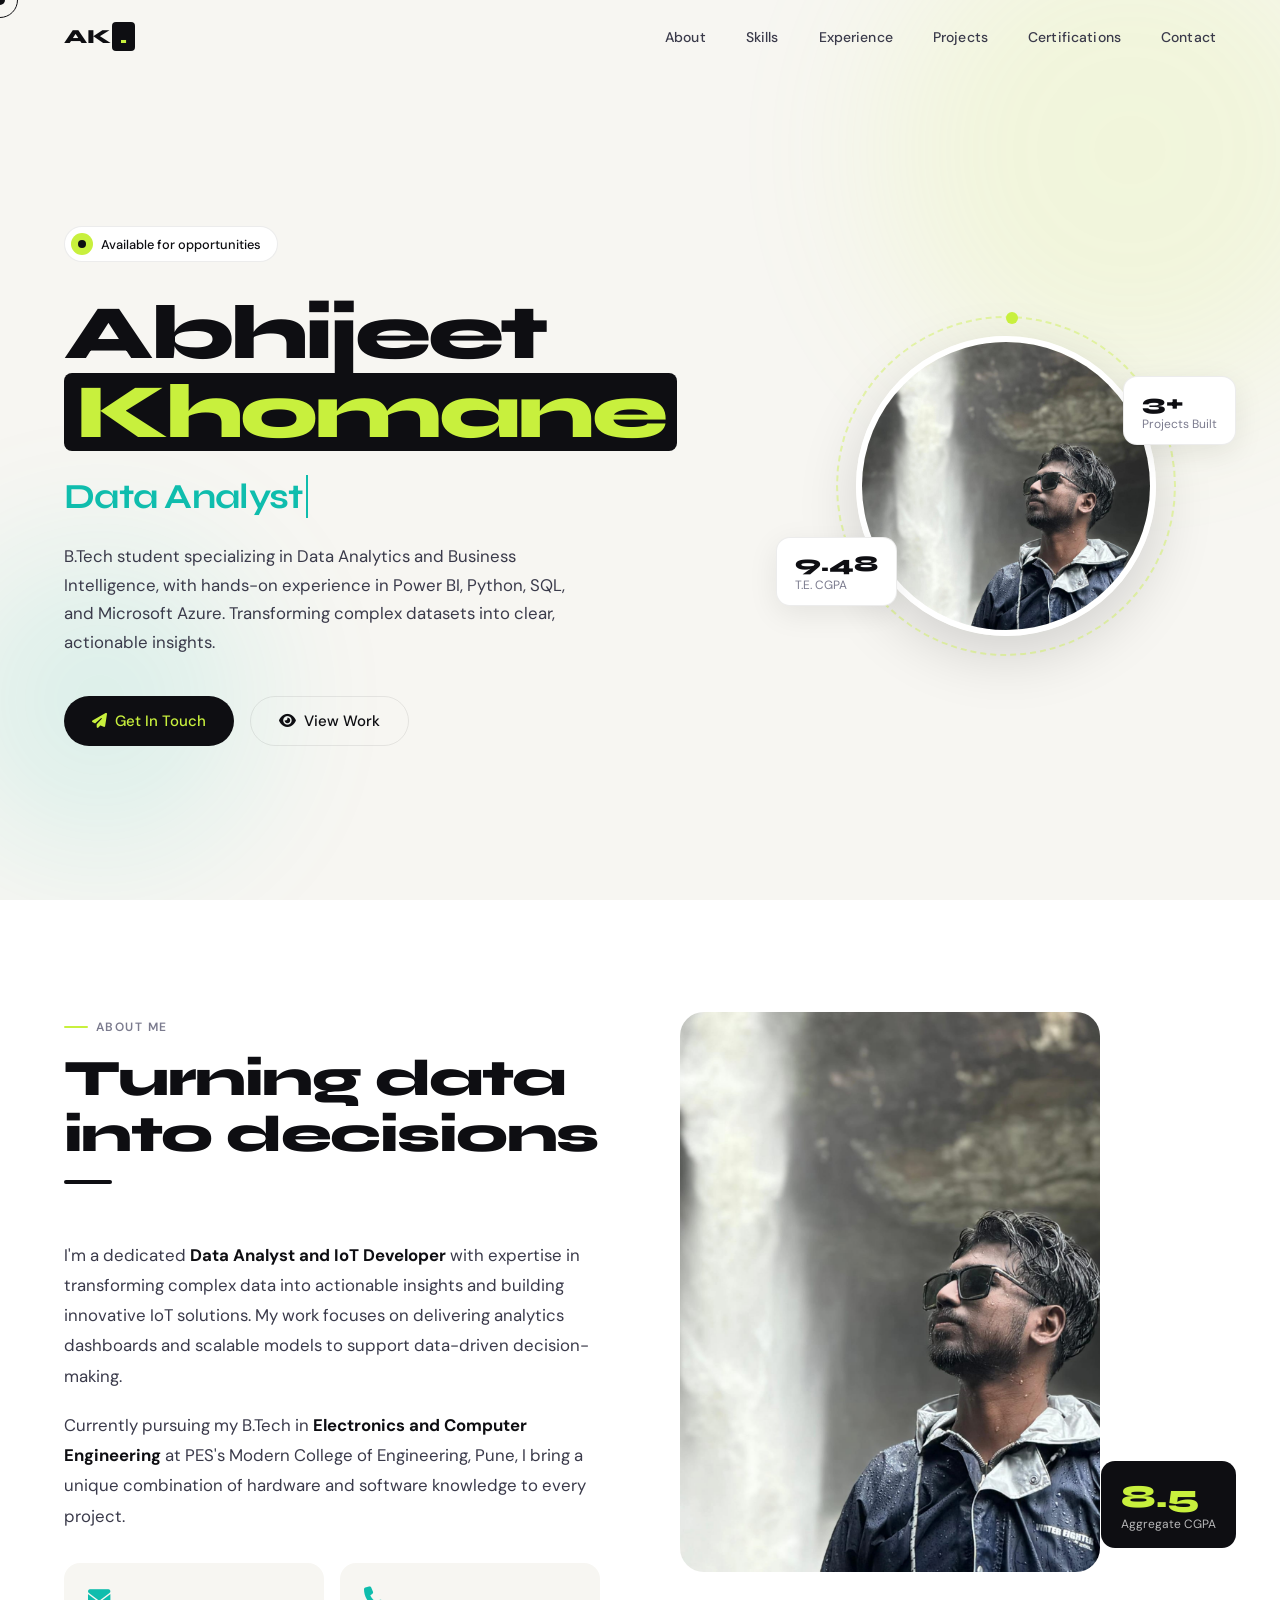
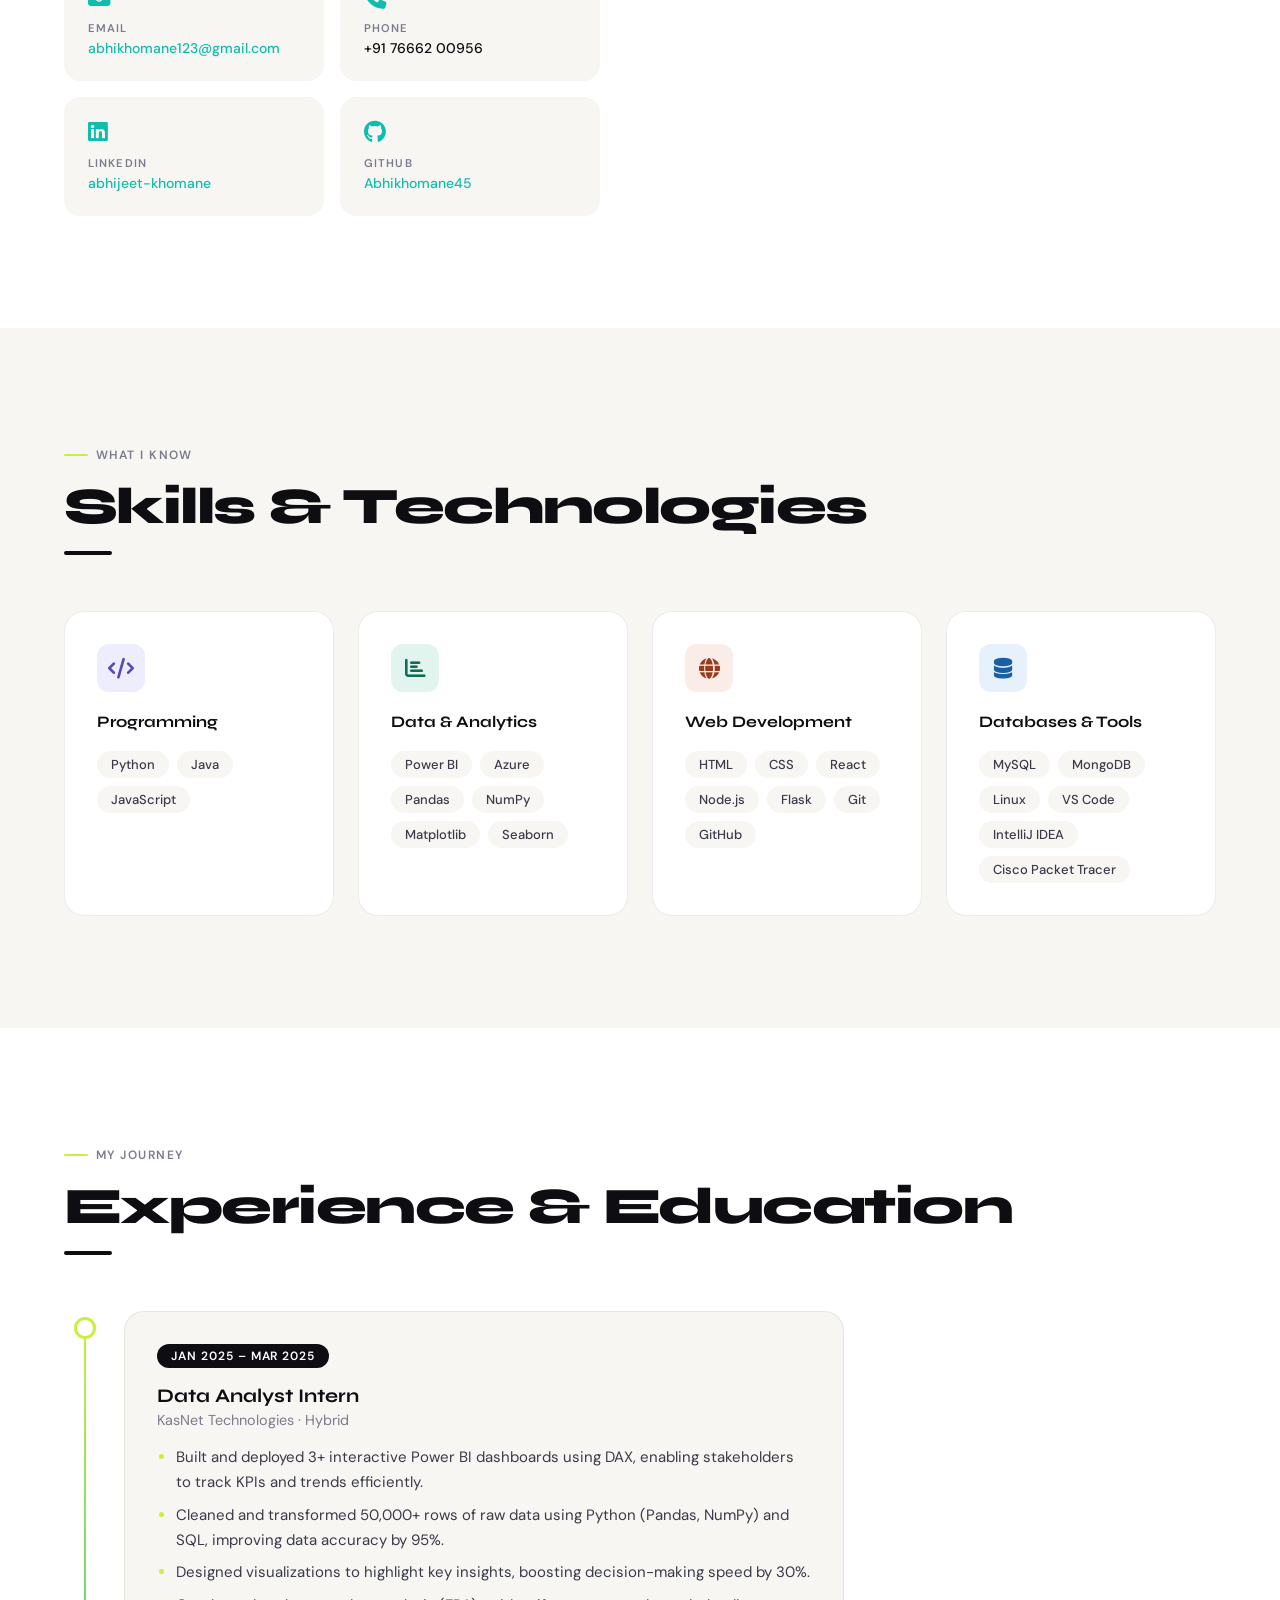
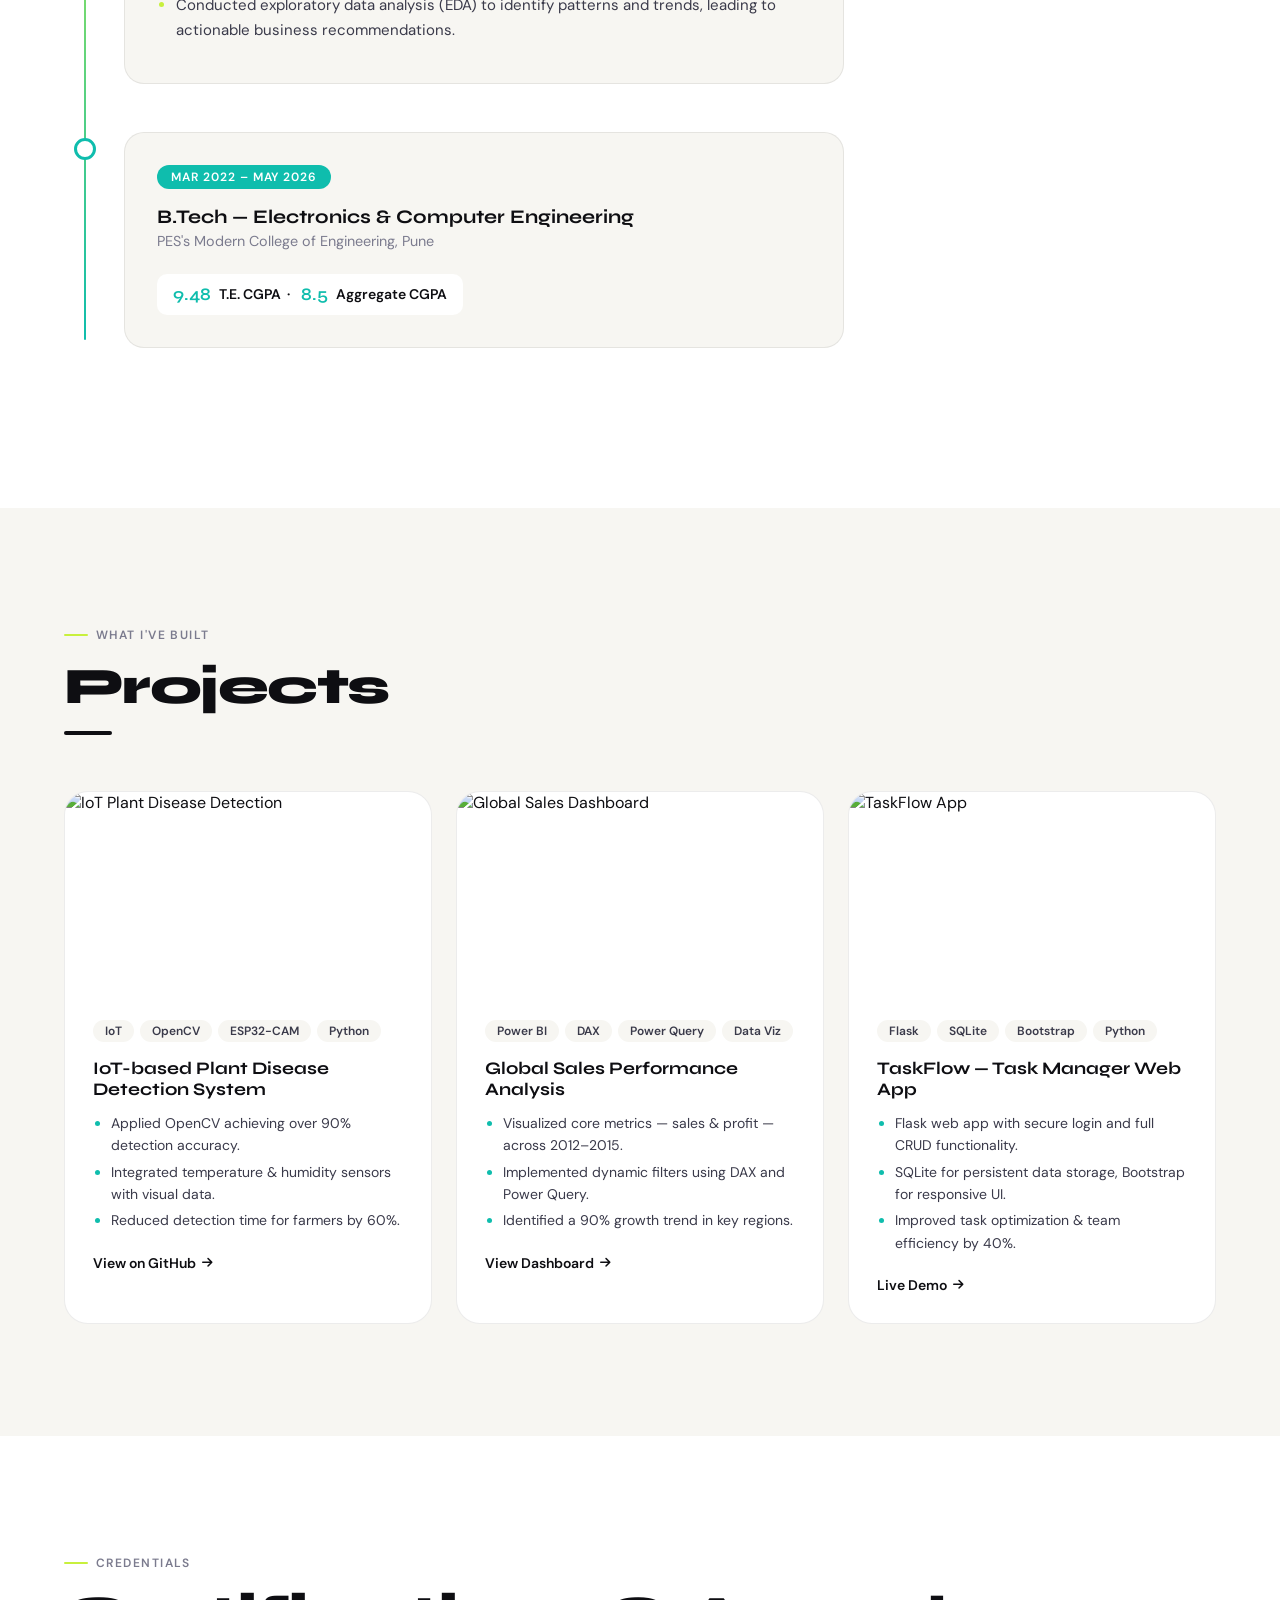
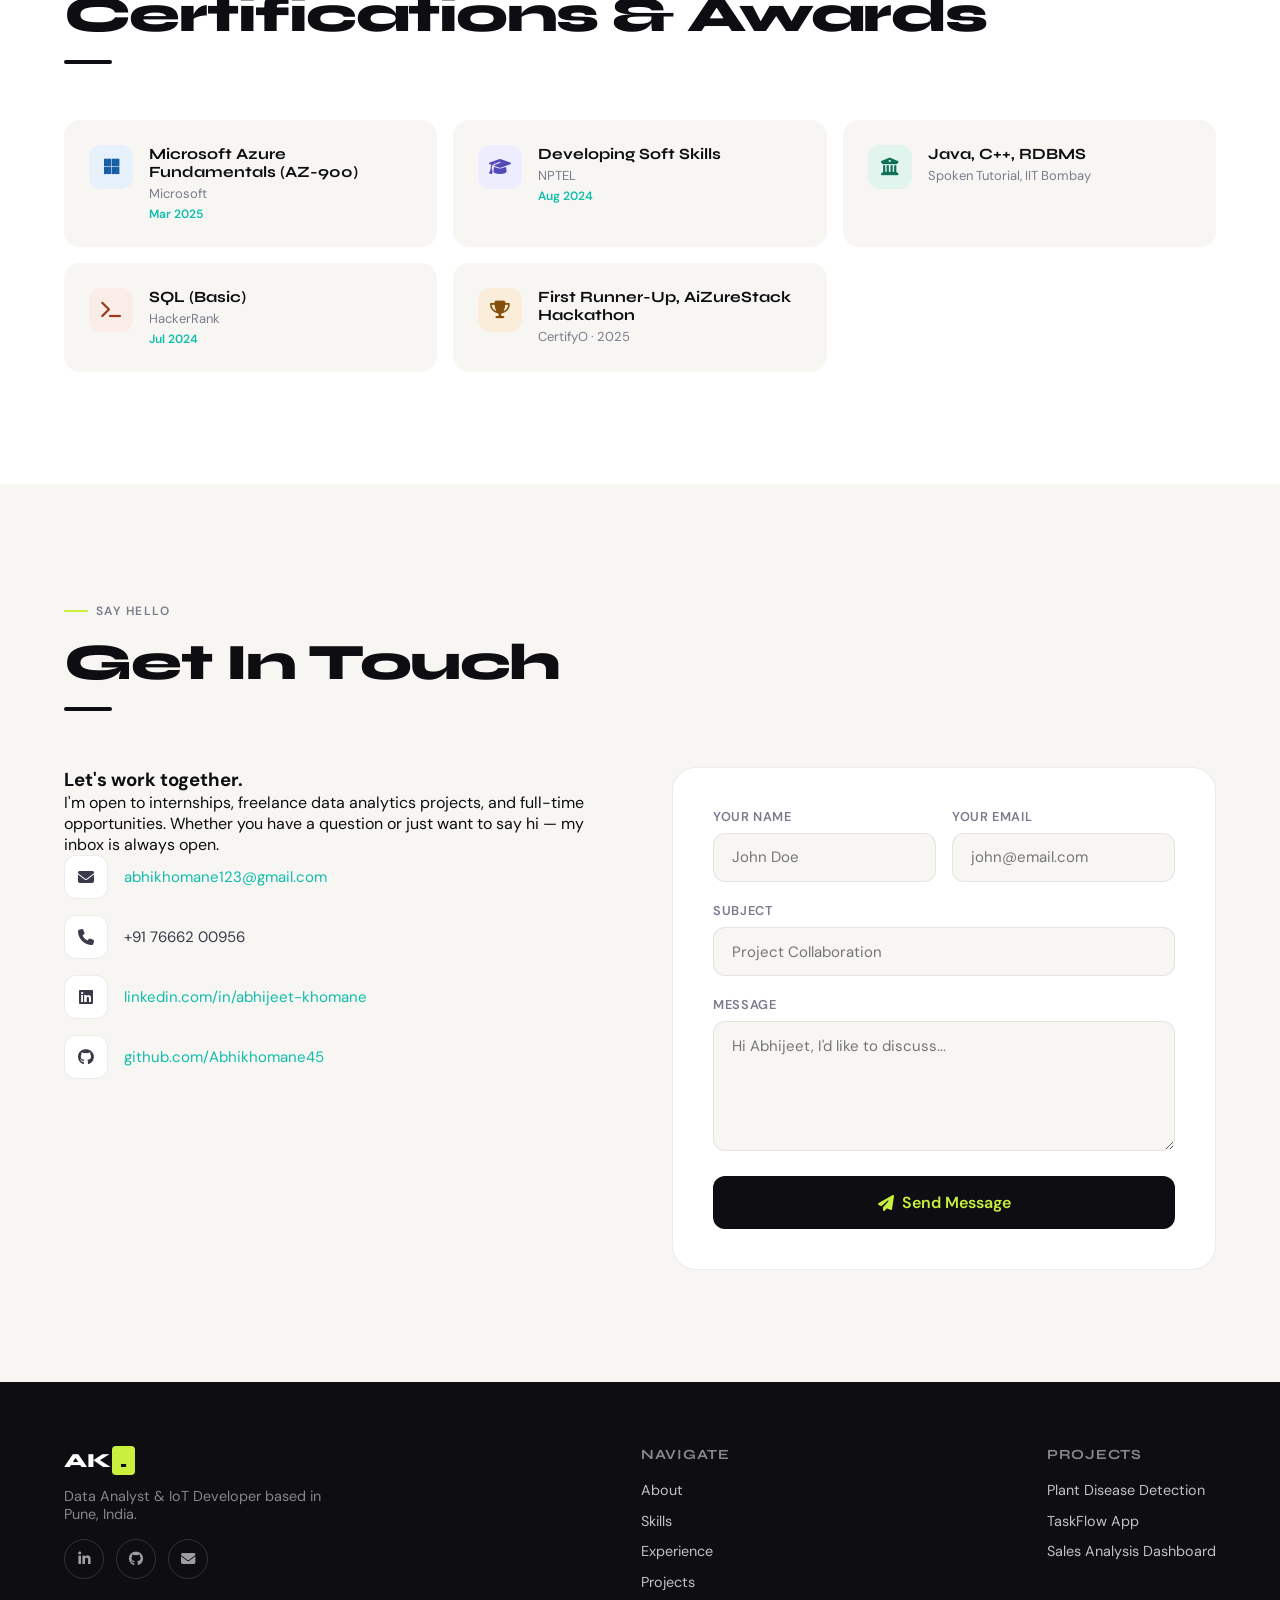
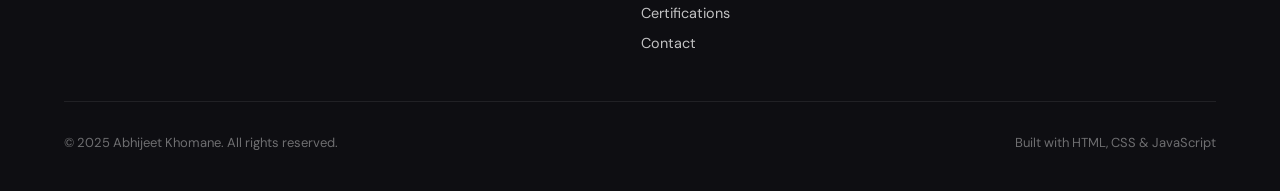
==== commit c4f3d494: "Implement feature X to enhance user experience and optimize performance" ====
--- a/index.html
+++ b/index.html
@@ -1,1834 +1,819 @@
 <!DOCTYPE html>
 <html lang="en">
-
 <head>
-    <meta charset="UTF-8">
-    <meta name="viewport" content="width=device-width, initial-scale=1.0">
-    <title>Abhijeet Khomane | Data Analyst & IoT Developer</title>
-    <link rel="stylesheet" href="https://cdnjs.cloudflare.com/ajax/libs/font-awesome/6.4.2/css/all.min.css">
-    <style>
-        :root {
-            --primary: #6E07F3;
-            --secondary: #5BE9B9;
-            --accent: #FF6B6B;
-            --dark: #141C3A;
-            --light: #F7F9FC;
-            --text: #293046;
-            --gradient: linear-gradient(135deg, var(--primary), var(--accent));
-            --card-bg: rgba(255, 255, 255, 0.92);
-            --shadow: 0 20px 60px rgba(22, 27, 55, 0.12);
-            --shadow-soft: 0 12px 30px rgba(22, 27, 55, 0.08);
-            --transition: 0.45s cubic-bezier(0.22, 1, 0.36, 1);
-        }
-
-        * {
-            margin: 0;
-            padding: 0;
-            box-sizing: border-box;
-        }
-
-        html {
-            scroll-behavior: smooth;
-        }
-
-        body {
-            font-family: 'Segoe UI', Tahoma, Geneva, Verdana, sans-serif;
-            line-height: 1.6;
-            color: var(--text);
-            background: radial-gradient(circle at 10% 10%, rgba(110, 7, 243, 0.14), transparent 18%),
-                radial-gradient(circle at 90% 20%, rgba(91, 233, 185, 0.12), transparent 16%),
-                var(--light);
-            overflow-x: hidden;
-            min-height: 100vh;
-        }
-
-        ::selection {
-            background: rgba(110, 7, 243, 0.16);
-        }
-
-        h1,
-        h2,
-        h3,
-        h4,
-        h5,
-        h6 {
-            font-weight: 700;
-            line-height: 1.2;
-        }
-
-        a {
-            text-decoration: none;
-            color: inherit;
-        }
-
-        ul {
-            list-style: none;
-        }
-
-        img {
-            max-width: 100%;
-            height: auto;
-            display: block;
-        }
-
-        .container {
-            width: min(1120px, calc(100% - 32px));
-            margin: 0 auto;
-        }
-
-        section {
-            padding: 5rem 0;
-        }
-
-        .btn {
-            position: relative;
-            display: inline-flex;
-            align-items: center;
-            justify-content: center;
-            padding: 0.9rem 1.9rem;
-            border-radius: 50px;
-            font-weight: 600;
-            cursor: pointer;
-            overflow: hidden;
-            transition: transform 0.35s ease, box-shadow 0.35s ease, background 0.35s ease;
-            border: none;
-            z-index: 1;
-        }
-
-        .btn-primary {
-            background: var(--gradient);
-            color: white;
-            box-shadow: 0 18px 35px rgba(110, 7, 243, 0.18);
-        }
-
-        .btn-primary:hover {
-            transform: translateY(-2px);
-            box-shadow: 0 22px 45px rgba(110, 7, 243, 0.22);
-        }
-
-        .btn-outline {
-            background: transparent;
-            border: 2px solid rgba(110, 7, 243, 0.18);
-            color: var(--primary);
-        }
-
-        .btn-outline:hover {
-            background: rgba(110, 7, 243, 0.08);
-        }
-
-        .btn::after {
-            content: '';
-            position: absolute;
-            left: 50%;
-            top: 50%;
-            width: 20px;
-            height: 20px;
-            background: rgba(255, 255, 255, 0.65);
-            border-radius: 50%;
-            opacity: 0;
-            transform: translate(-50%, -50%) scale(0);
-            transition: transform 0.35s ease, opacity 0.35s ease;
-            pointer-events: none;
-        }
-
-        .btn.ripple::after {
-            transform: translate(-50%, -50%) scale(1);
-            opacity: 1;
-            transition: none;
-        }
-
-        .ripple-effect {
-            position: absolute;
-            border-radius: 50%;
-            background: rgba(255, 255, 255, 0.65);
-            pointer-events: none;
-            transform: scale(0);
-            animation: ripple 0.6s ease;
-            z-index: 0;
-        }
-
-        @keyframes ripple {
-            to {
-                transform: scale(4);
-                opacity: 0;
-            }
-        }
-
-        .section-title {
-            text-align: center;
-            margin-bottom: 3rem;
-            position: relative;
-        }
-
-        .section-title h2 {
-            font-size: clamp(2rem, 2.3vw, 2.9rem);
-            display: inline-block;
-            background: var(--gradient);
-            -webkit-background-clip: text;
-            background-clip: text;
-            color: transparent;
-        }
-
-        .section-title::after {
-            content: '';
-            position: absolute;
-            bottom: -12px;
-            left: 50%;
-            transform: translateX(-50%);
-            width: 90px;
-            height: 4px;
-            background: var(--gradient);
-            border-radius: 999px;
-        }
-
-        header {
-            min-height: 100vh;
-            display: flex;
-            align-items: center;
-            position: relative;
-            overflow: hidden;
-            padding-top: 4rem;
-        }
-
-        #scroll-progress {
-            position: fixed;
-            top: 0;
-            left: 0;
-            height: 4px;
-            width: 0;
-            background: linear-gradient(90deg, var(--secondary), var(--primary), var(--accent));
-            z-index: 1600;
-            transition: width 0.15s ease;
-        }
-
-        .cursor-dot,
-        .cursor-ring {
-            position: fixed;
-            top: 0;
-            left: 0;
-            pointer-events: none;
-            z-index: 2000;
-            transform: translate(-50%, -50%);
-            transition: transform 0.1s ease;
-        }
-
-        .cursor-dot {
-            width: 10px;
-            height: 10px;
-            border-radius: 50%;
-            background: var(--dark);
-            mix-blend-mode: difference;
-        }
-
-        .cursor-ring {
-            width: 36px;
-            height: 36px;
-            border-radius: 50%;
-            border: 2px solid rgba(110, 7, 243, 0.8);
-            opacity: 0.65;
-            transition: width 0.18s ease, height 0.18s ease, opacity 0.18s ease;
-        }
-
-        nav {
-            position: fixed;
-            top: 0;
-            left: 0;
-            width: 100%;
-            z-index: 1500;
-            background: rgba(255, 255, 255, 0.8);
-            border-bottom: 1px solid rgba(255, 255, 255, 0.65);
-            transition: var(--transition);
-        }
-
-        nav.glass {
-            background: rgba(255, 255, 255, 0.55);
-            backdrop-filter: blur(16px);
-            box-shadow: 0 24px 65px rgba(22, 27, 55, 0.08);
-        }
-
-        .nav-container {
-            display: flex;
-            justify-content: space-between;
-            align-items: center;
-            padding: 1.25rem 0;
-        }
-
-        .logo {
-            font-size: 1.75rem;
-            font-weight: 700;
-        }
-
-        .logo span {
-            background: var(--gradient);
-            -webkit-background-clip: text;
-            background-clip: text;
-            color: transparent;
-        }
-
-        nav ul {
-            display: flex;
-            gap: 1.75rem;
-            flex-wrap: wrap;
-            align-items: center;
-        }
-
-        nav ul li {
-            position: relative;
-        }
-
-        nav ul li a {
-            position: relative;
-            font-weight: 600;
-            color: var(--text);
-            transition: color 0.25s ease;
-            padding: 0.2rem 0;
-        }
-
-        nav ul li a::after {
-            content: '';
-            position: absolute;
-            left: 0;
-            bottom: -4px;
-            width: 0;
-            height: 3px;
-            border-radius: 999px;
-            background: linear-gradient(90deg, var(--secondary), var(--primary), var(--accent));
-            transition: width 0.25s ease;
-        }
-
-        nav ul li a:hover::after,
-        nav ul li a.active::after {
-            width: 100%;
-        }
-
-        nav ul li a.active {
-            color: var(--primary);
-        }
-
-        .nav-toggle {
-            display: none;
-            font-size: 1.5rem;
-            cursor: pointer;
-            color: var(--dark);
-        }
-
-        .hero-container {
-            display: grid;
-            grid-template-columns: 1fr 1fr;
-            gap: 3rem;
-            align-items: center;
-            position: relative;
-            min-height: calc(100vh - 4rem);
-            padding-bottom: 3rem;
-        }
-
-        .hero-left {
-            max-width: 620px;
-        }
-
-        .hero-left h1 {
-            font-size: clamp(2.5rem, 4vw, 3.5rem);
-            margin-bottom: 1rem;
-        }
-
-        .hero-title {
-            font-size: clamp(2.3rem, 4.5vw, 3rem);
-            margin: 0.5rem 0 1rem;
-            line-height: 1.05;
-        }
-
-        .hero-title span {
-            background: var(--gradient);
-            -webkit-background-clip: text;
-            background-clip: text;
-            color: transparent;
-        }
-
-        .typewriter {
-            display: inline-block;
-            color: var(--primary);
-            font-size: clamp(1.9rem, 3vw, 2.4rem);
-            min-height: 2.6rem;
-            margin-bottom: 1.2rem;
-            overflow: hidden;
-            white-space: nowrap;
-            letter-spacing: 0.02em;
-        }
-
-        .hero-left p {
-            margin-bottom: 1.5rem;
-            font-size: 1.05rem;
-            color: #545f75;
-            max-width: 100%;
-        }
-
-        .hero-tag {
-            display: inline-flex;
-            align-items: center;
-            gap: 0.5rem;
-            padding: 0.65rem 1.2rem;
-            background: rgba(110, 7, 243, 0.1);
-            color: var(--primary);
-            border-radius: 999px;
-            margin-bottom: 1.5rem;
-            font-weight: 700;
-        }
-
-        .hero-action {
-            display: flex;
-            flex-wrap: wrap;
-            gap: 1rem;
-            margin-top: 2rem;
-        }
-
-        .hero-right {
-            position: relative;
-            display: flex;
-            justify-content: center;
-            align-items: center;
-            min-height: 420px;
-        }
-
-        .hero-right::before {
-            content: '';
-            position: absolute;
-            inset: 0;
-            border-radius: 50%;
-            background: radial-gradient(circle at 40% 30%, rgba(91, 233, 185, 0.18), transparent 34%),
-                radial-gradient(circle at 60% 60%, rgba(255, 107, 107, 0.14), transparent 28%);
-            pointer-events: none;
-            z-index: 0;
-        }
-
-        .hero-photo-wrapper {
-            position: relative;
-            width: 340px;
-            height: 340px;
-            display: inline-flex;
-            align-items: center;
-            justify-content: center;
-            z-index: 1;
-        }
-
-        .hero-ring {
-            position: absolute;
-            inset: -20px;
-            border-radius: 50%;
-            border: 2px solid rgba(91, 233, 185, 0.45);
-            animation: ring 4s linear infinite;
-            filter: blur(0.4px);
-        }
-
-        .hero-img {
-            width: 100%;
-            height: 100%;
-            border-radius: 50%;
-            object-fit: cover;
-            border: 5px solid rgba(255, 255, 255, 0.95);
-            box-shadow: var(--shadow);
-            opacity: 0;
-            transform: scale(0.94);
-            animation: heroReveal 0.9s ease-out 0.3s forwards;
-        }
-
-        .hero-particles {
-            position: absolute;
-            inset: 0;
-            pointer-events: none;
-            overflow: hidden;
-            z-index: 0;
-        }
-
-        .hero-particles span {
-            position: absolute;
-            border-radius: 50%;
-            background: rgba(110, 7, 243, 0.28);
-            opacity: 0.75;
-            animation: floatDot 8s ease-in-out infinite;
-        }
-
-        .hero-particles span:nth-child(1) {
-            width: 10px;
-            height: 10px;
-            top: 15%;
-            left: 12%;
-            animation-delay: 0s;
-        }
-
-        .hero-particles span:nth-child(2) {
-            width: 8px;
-            height: 8px;
-            top: 65%;
-            left: 18%;
-            animation-delay: 1.2s;
-        }
-
-        .hero-particles span:nth-child(3) {
-            width: 14px;
-            height: 14px;
-            top: 28%;
-            left: 75%;
-            animation-delay: 2s;
-        }
-
-        .hero-particles span:nth-child(4) {
-            width: 6px;
-            height: 6px;
-            top: 78%;
-            left: 55%;
-            animation-delay: 3s;
-        }
-
-        .hero-particles span:nth-child(5) {
-            width: 12px;
-            height: 12px;
-            top: 42%;
-            left: 42%;
-            animation-delay: 4.2s;
-        }
-
-        @keyframes heroReveal {
-            to {
-                opacity: 1;
-                transform: scale(1);
-            }
-        }
-
-        @keyframes ring {
-            0% {
-                transform: rotate(0deg) scale(1);
-            }
-            50% {
-                transform: rotate(180deg) scale(1.04);
-            }
-            100% {
-                transform: rotate(360deg) scale(1);
-            }
-        }
-
-        @keyframes floatDot {
-            0%,
-            100% {
-                transform: translateY(0) scale(1);
-            }
-            50% {
-                transform: translateY(-12px) scale(0.95);
-                opacity: 0.55;
-            }
-        }
-
-        .about-container {
-            display: grid;
-            grid-template-columns: 1fr 1fr;
-            gap: 3rem;
-            align-items: center;
-        }
-
-        .about-content p {
-            margin-bottom: 1.5rem;
-            font-size: 1.08rem;
-            color: #515e77;
-        }
-
-        .about-content span {
-            color: var(--primary);
-            font-weight: 600;
-        }
-
-        .about-info {
-            display: grid;
-            grid-template-columns: repeat(2, minmax(0, 1fr));
-            gap: 1.5rem;
-            margin-top: 2rem;
-        }
-
-        .info-item {
-            background: rgba(255, 255, 255, 0.92);
-            padding: 1.8rem;
-            border-radius: 20px;
-            text-align: center;
-            box-shadow: var(--shadow-soft);
-            transition: transform 0.35s ease, box-shadow 0.35s ease;
-        }
-
-        .info-item:hover {
-            transform: translateY(-6px);
-            box-shadow: 0 30px 50px rgba(22, 27, 55, 0.08);
-        }
-
-        .info-item i {
-            font-size: 2rem;
-            color: var(--primary);
-            margin-bottom: 1rem;
-        }
-
-        .info-item h5 {
-            margin-bottom: 0.75rem;
-            color: var(--primary);
-        }
-
-        .skills-container {
-            display: grid;
-            grid-template-columns: repeat(auto-fit, minmax(240px, 1fr));
-            gap: 1.8rem;
-        }
-
-        .skill-card {
-            perspective: 1200px;
-            min-height: 280px;
-            opacity: 0;
-            transform: translateY(32px);
-            transition: opacity 0.75s ease, transform 0.75s ease;
-        }
-
-        .skill-card.visible {
-            opacity: 1;
-            transform: translateY(0);
-        }
-
-        .skill-card-inner {
-            position: relative;
-            width: 100%;
-            min-height: 280px;
-            transform-style: preserve-3d;
-            transition: transform 0.75s ease;
-        }
-
-        .skill-card:hover .skill-card-inner {
-            transform: rotateY(180deg);
-        }
-
-        .skill-card-face {
-            position: absolute;
-            inset: 0;
-            padding: 2rem;
-            border-radius: 24px;
-            background: rgba(255, 255, 255, 0.92);
-            box-shadow: var(--shadow-soft);
-            display: flex;
-            flex-direction: column;
-            justify-content: space-between;
-            backface-visibility: hidden;
-        }
-
-        .skill-card-front h3,
-        .skill-card-back h3 {
-            color: var(--primary);
-            margin-bottom: 1rem;
-            font-size: 1.4rem;
-        }
-
-        .skill-pill {
-            display: inline-block;
-            padding: 0.55rem 0.9rem;
-            background: rgba(110, 7, 243, 0.08);
-            color: var(--primary);
-            border-radius: 999px;
-            font-weight: 700;
-            font-size: 0.9rem;
-        }
-
-        .skill-list {
-            display: grid;
-            gap: 0.8rem;
-        }
-
-        .skill-card-back {
-            transform: rotateY(180deg);
-            align-items: center;
-            justify-content: center;
-            text-align: center;
-            gap: 1rem;
-        }
-
-        .skill-card-back i {
-            font-size: 2rem;
-            color: var(--secondary);
-        }
-
-        .skill-card-back span {
-            display: inline-flex;
-            align-items: center;
-            justify-content: center;
-            gap: 0.4rem;
-            padding: 0.75rem 1rem;
-            border-radius: 999px;
-            background: rgba(110, 7, 243, 0.08);
-            color: var(--primary);
-            font-weight: 700;
-        }
-
-        .timeline {
-            position: relative;
-            max-width: 860px;
-            margin: 0 auto;
-            padding: 2rem 0;
-        }
-
-        .timeline::before {
-            content: '';
-            position: absolute;
-            left: 50%;
-            top: 0;
-            transform: translateX(-50%);
-            width: 5px;
-            height: 100%;
-            background: rgba(110, 7, 243, 0.14);
-            border-radius: 999px;
-        }
-
-        .timeline::after {
-            content: '';
-            position: absolute;
-            left: 50%;
-            top: 0;
-            transform: translateX(-50%);
-            width: 5px;
-            height: 0;
-            background: linear-gradient(180deg, var(--secondary), var(--primary), var(--accent));
-            border-radius: 999px;
-            transition: height 1s ease;
-        }
-
-        .timeline.filled::after {
-            height: 100%;
-        }
-
-        .timeline-item {
-            position: relative;
-            width: 50%;
-            padding: 1.3rem 2rem;
-            box-sizing: border-box;
-        }
-
-        .timeline-item:nth-child(odd) {
-            left: 0;
-            text-align: right;
-        }
-
-        .timeline-item:nth-child(even) {
-            left: 50%;
-            text-align: left;
-        }
-
-        .timeline-item::before {
-            content: '';
-            position: absolute;
-            top: 2rem;
-            width: 16px;
-            height: 16px;
-            border-radius: 50%;
-            background: white;
-            border: 4px solid var(--primary);
-            box-shadow: 0 0 0 0 rgba(110, 7, 243, 0.2);
-            animation: pulse 2.5s ease-in-out infinite;
-        }
-
-        .timeline-item:nth-child(odd)::before {
-            right: -42px;
-        }
-
-        .timeline-item:nth-child(even)::before {
-            left: -42px;
-        }
-
-        @keyframes pulse {
-            0%,
-            100% {
-                box-shadow: 0 0 0 0 rgba(110, 7, 243, 0.18);
-            }
-            50% {
-                box-shadow: 0 0 0 10px rgba(110, 7, 243, 0.02);
-            }
-        }
-
-        .timeline-content {
-            padding: 1.8rem;
-            background: rgba(255, 255, 255, 0.94);
-            border-radius: 24px;
-            box-shadow: var(--shadow-soft);
-            transition: transform 0.3s ease;
-        }
-
-        .timeline-content:hover {
-            transform: translateY(-5px);
-        }
-
-        .timeline-content h3 {
-            color: var(--primary);
-            margin-bottom: 0.8rem;
-        }
-
-        .timeline-content ul {
-            margin-left: 1rem;
-            color: #4e5f7f;
-        }
-
-        .projects-container {
-            display: grid;
-            grid-template-columns: repeat(auto-fit, minmax(300px, 1fr));
-            gap: 2rem;
-        }
-
-        .project-card {
-            position: relative;
-            background: rgba(255, 255, 255, 0.96);
-            border-radius: 24px;
-            overflow: hidden;
-            box-shadow: var(--shadow-soft);
-            transform-style: preserve-3d;
-            transition: transform 0.35s ease, box-shadow 0.35s ease;
-            will-change: transform;
-        }
-
-        .project-card:hover {
-            box-shadow: 0 28px 70px rgba(22, 27, 55, 0.12);
-        }
-
-        .project-figure {
-            position: relative;
-            overflow: hidden;
-            min-height: 200px;
-        }
-
-        .project-img {
-            width: 100%;
-            height: 100%;
-            object-fit: cover;
-            display: block;
-            transition: transform 0.6s ease;
-        }
-
-        .project-card:hover .project-img {
-            transform: scale(1.08);
-        }
-
-        .img-skeleton {
-            position: absolute;
-            inset: 0;
-            background: linear-gradient(135deg, rgba(255, 255, 255, 0.25), rgba(255, 255, 255, 0.12), rgba(255, 255, 255, 0.25));
-            animation: shimmer 1.7s infinite;
-            z-index: 2;
-        }
-
-        .project-overlay {
-            position: absolute;
-            inset: 0;
-            background: linear-gradient(180deg, rgba(110, 7, 243, 0.16), rgba(255, 255, 255, 0));
-            opacity: 0;
-            transition: opacity 0.3s ease;
-            display: flex;
-            align-items: flex-end;
-            justify-content: center;
-            padding: 1.5rem;
-            z-index: 3;
-        }
-
-        .project-card:hover .project-overlay {
-            opacity: 1;
-        }
-
-        .project-overlay span {
-            display: inline-flex;
-            align-items: center;
-            gap: 0.5rem;
-            background: rgba(255, 255, 255, 0.95);
-            color: var(--dark);
-            padding: 0.8rem 1.2rem;
-            border-radius: 999px;
-            font-weight: 700;
-            box-shadow: var(--shadow-soft);
-            transform: translateY(8px);
-            transition: transform 0.3s ease;
-        }
-
-        .project-card:hover .project-overlay span {
-            transform: translateY(0);
-        }
-
-        .project-content {
-            padding: 1.8rem;
-        }
-
-        .project-content h3 {
-            color: var(--primary);
-            margin-bottom: 1rem;
-        }
-
-        .project-content p {
-            margin-bottom: 1.2rem;
-            color: #4e5f7f;
-        }
-
-        .contact-container {
-            display: grid;
-            grid-template-columns: 1fr 1fr;
-            gap: 3rem;
-        }
-
-        .contact-item {
-            display: flex;
-            align-items: center;
-            gap: 1rem;
-        }
-
-        .contact-icon {
-            width: 56px;
-            height: 56px;
-            border-radius: 18px;
-            background: var(--gradient);
-            display: flex;
-            align-items: center;
-            justify-content: center;
-            color: white;
-            font-size: 1.2rem;
-        }
-
-        .contact-form {
-            background: rgba(255, 255, 255, 0.96);
-            padding: 2rem;
-            border-radius: 24px;
-            box-shadow: var(--shadow-soft);
-        }
-
-        .form-group {
-            position: relative;
-            margin-bottom: 1.6rem;
-        }
-
-        .form-group input,
-        .form-group textarea {
-            width: 100%;
-            padding: 1.2rem 1.1rem 0.9rem;
-            border: 1px solid rgba(38, 49, 71, 0.16);
-            border-radius: 18px;
-            font-family: inherit;
-            font-size: 1rem;
-            background: rgba(255, 255, 255, 0.94);
-            transition: border-color 0.3s ease, box-shadow 0.3s ease;
-        }
-
-        .form-group input:focus,
-        .form-group textarea:focus {
-            outline: none;
-            border-color: var(--primary);
-            box-shadow: 0 0 0 4px rgba(110, 7, 243, 0.1);
-        }
-
-        .form-group label {
-            position: absolute;
-            left: 1.05rem;
-            top: 1.15rem;
-            font-weight: 600;
-            color: #6d7390;
-            pointer-events: none;
-            transition: transform 0.25s ease, font-size 0.25s ease, color 0.25s ease;
-            transform-origin: left top;
-            background: transparent;
-            padding: 0 0.25rem;
-        }
-
-        .form-group input:focus + label,
-        .form-group input:not(:placeholder-shown) + label,
-        .form-group textarea:focus + label,
-        .form-group textarea:not(:placeholder-shown) + label {
-            transform: translateY(-0.9rem) scale(0.82);
-            color: var(--primary);
-        }
-
-        .form-success {
-            margin-top: 1rem;
-            padding: 1rem 1.2rem;
-            border-radius: 18px;
-            background: rgba(91, 233, 185, 0.14);
-            color: var(--dark);
-            border: 1px solid rgba(91, 233, 185, 0.34);
-            box-shadow: var(--shadow-soft);
-            opacity: 0;
-            max-height: 0;
-            overflow: hidden;
-            transition: opacity 0.35s ease, max-height 0.35s ease;
-        }
-
-        .form-success.visible {
-            opacity: 1;
-            max-height: 120px;
-        }
-
-        footer {
-            background: var(--dark);
-            color: white;
-            padding: 3rem 0;
-            text-align: center;
-        }
-
-        .social-links {
-            display: flex;
-            justify-content: center;
-            gap: 1.5rem;
-            margin: 1.5rem 0;
-        }
-
-        .social-link {
-            width: 44px;
-            height: 44px;
-            border-radius: 50%;
-            background: rgba(255, 255, 255, 0.1);
-            display: flex;
-            align-items: center;
-            justify-content: center;
-            transition: transform 0.25s ease, background 0.25s ease;
-        }
-
-        .social-link:hover {
-            background: var(--primary);
-            transform: translateY(-3px);
-        }
-
-        .copyright {
-            margin-top: 1.5rem;
-            opacity: 0.8;
-        }
-
-        .cert-grid {
-            display: grid;
-            gap: 1.4rem;
-            grid-template-columns: repeat(auto-fit, minmax(240px, 1fr));
-        }
-
-        .cert-card {
-            display: grid;
-            grid-template-columns: auto 1fr;
-            gap: 1rem;
-            align-items: start;
-            padding: 1.6rem;
-            border-radius: 22px;
-            background: rgba(255, 255, 255, 0.95);
-            box-shadow: var(--shadow-soft);
-            border: 1px solid rgba(110, 7, 243, 0.08);
-            transform: translateY(34px);
-            opacity: 0;
-            transition: opacity 0.7s ease, transform 0.7s ease;
-        }
-
-        .cert-card.visible {
-            transform: translateY(0);
-            opacity: 1;
-        }
-
-        .cert-icon {
-            width: 56px;
-            height: 56px;
-            border-radius: 18px;
-            display: grid;
-            place-items: center;
-            background: linear-gradient(135deg, rgba(110, 7, 243, 0.18), rgba(91, 233, 185, 0.18));
-            color: var(--primary);
-            font-size: 1.3rem;
-        }
-
-        .cert-content h4 {
-            font-size: 1rem;
-            margin-bottom: 0.45rem;
-            color: var(--dark);
-        }
-
-        .cert-content span {
-            display: inline-block;
-            color: #6d7390;
-            font-size: 0.95rem;
-        }
-
-        .cert-date {
-            margin-top: 0.9rem;
-            color: var(--accent);
-            font-weight: 700;
-        }
-
-        .projects-container,
-        .skills-container,
-        .cert-grid {
-            perspective: 1200px;
-        }
-
-        @keyframes shimmer {
-            0% {
-                background-position: -200% 0;
-            }
-            100% {
-                background-position: 200% 0;
-            }
-        }
-
-        @media (max-width: 992px) {
-            .hero-container,
-            .about-container,
-            .contact-container {
-                grid-template-columns: 1fr;
-                text-align: center;
-            }
-
-            .hero-right {
-                min-height: auto;
-            }
-
-            .hero-action,
-            .social-links {
-                justify-content: center;
-            }
-
-            .timeline::after {
-                left: 24px;
-            }
-
-            .timeline-item {
-                width: 100%;
-                padding-left: 70px;
-                padding-right: 25px;
-                left: 0 !important;
-                text-align: left;
-            }
-
-            .timeline-item::before {
-                left: 14px !important;
-                right: auto !important;
-            }
-
-            .nav-menu {
-                position: fixed;
-                top: 0;
-                right: -100%;
-                height: 100vh;
-                width: 72%;
-                flex-direction: column;
-                background-color: rgba(255, 255, 255, 0.96);
-                align-items: center;
-                justify-content: center;
-                transition: var(--transition);
-                box-shadow: -5px 0 20px rgba(0, 0, 0, 0.08);
-            }
-
-            .nav-menu.active {
-                right: 0;
-            }
-
-            .nav-toggle {
-                display: block;
-                z-index: 1001;
-            }
-
-            .about-info {
-                grid-template-columns: 1fr;
-            }
-        }
-
-        @media (max-width: 768px) {
-            .hero-left h1 {
-                font-size: 2.5rem;
-            }
-
-            .hero-title {
-                font-size: 2rem;
-            }
-
-            section {
-                padding: 4rem 0;
-            }
-
-            .skill-list,
-            .project-tags {
-                justify-content: center;
-            }
-
-            .project-card {
-                transform: none;
-            }
-
-            .cursor-dot,
-            .cursor-ring {
-                display: none;
-            }
-        }
-
-        @media (max-width: 576px) {
-            .hero-left h1 {
-                font-size: 2rem;
-            }
-
-            .hero-title {
-                font-size: 1.8rem;
-            }
-
-            .section-title h2 {
-                font-size: 2rem;
-            }
-
-            .hero-action {
-                flex-direction: column;
-                align-items: center;
-            }
-
-            .skill-card {
-                min-height: auto;
-            }
-
-            .form-group input,
-            .form-group textarea {
-                padding: 1rem 0.9rem 0.8rem;
-            }
-        }
-    </style>
+<meta charset="UTF-8">
+<meta name="viewport" content="width=device-width, initial-scale=1.0">
+<title>Abhijeet Khomane | Data Analyst & IoT Developer</title>
+<link rel="preconnect" href="https://fonts.googleapis.com">
+<link rel="preconnect" href="https://fonts.gstatic.com" crossorigin>
+<link href="https://fonts.googleapis.com/css2?family=Syne:wght@400;600;700;800&family=DM+Sans:wght@300;400;500&display=swap" rel="stylesheet">
+<link rel="stylesheet" href="https://cdnjs.cloudflare.com/ajax/libs/font-awesome/6.4.2/css/all.min.css">
+<style>
+:root {
+  --ink: #0e0e12;
+  --ink2: #3a3a4a;
+  --muted: #7b7b8e;
+  --light: #f7f6f2;
+  --white: #ffffff;
+  --accent: #1a1a2e;
+  --lime: #c8f03d;
+  --lime-dark: #9fbe1a;
+  --teal: #0fbdad;
+  --rose: #f25c7a;
+  --card: #ffffff;
+  --border: rgba(14,14,18,0.08);
+  --nav-h: 72px;
+  --sans: 'DM Sans', sans-serif;
+  --display: 'Syne', sans-serif;
+  --ease: cubic-bezier(0.25, 0.46, 0.45, 0.94);
+}
+
+*, *::before, *::after { margin:0; padding:0; box-sizing:border-box; }
+
+html { scroll-behavior: smooth; font-size: 16px; }
+
+body {
+  font-family: var(--sans);
+  background: var(--light);
+  color: var(--ink);
+  overflow-x: hidden;
+  cursor: none;
+}
+
+/* CURSOR */
+.cursor { position:fixed; width:10px; height:10px; background:var(--ink); border-radius:50%; pointer-events:none; z-index:9999; transform:translate(-50%,-50%); transition:transform 0.1s, width 0.3s, height 0.3s, background 0.3s; }
+.cursor-ring { position:fixed; width:36px; height:36px; border:1.5px solid var(--ink); border-radius:50%; pointer-events:none; z-index:9998; transform:translate(-50%,-50%); transition:all 0.18s var(--ease); }
+.cursor-ring.hover { width:56px; height:56px; background:rgba(200,240,61,0.15); border-color:var(--lime); }
+
+/* SCROLL PROGRESS */
+.progress-bar { position:fixed; top:0; left:0; height:3px; background:var(--lime); z-index:9999; width:0%; transition:width 0.1s linear; }
+
+/* NAV */
+nav {
+  position: fixed; top:0; left:0; width:100%; z-index:900;
+  height: var(--nav-h);
+  display: flex; align-items: center;
+  transition: background 0.4s, backdrop-filter 0.4s, box-shadow 0.4s;
+}
+nav.scrolled { background: rgba(247,246,242,0.85); backdrop-filter: blur(18px); box-shadow: 0 1px 0 var(--border); }
+.nav-inner { width:90%; max-width:1280px; margin:0 auto; display:flex; justify-content:space-between; align-items:center; }
+.logo { font-family: var(--display); font-weight:800; font-size:1.25rem; color:var(--ink); text-decoration:none; letter-spacing:-0.02em; }
+.logo span { display:inline-block; background:var(--ink); color:var(--lime); padding:2px 8px; border-radius:4px; margin-left:2px; }
+.nav-links { display:flex; gap:2.5rem; list-style:none; }
+.nav-links a { font-size:0.875rem; font-weight:500; color:var(--ink2); text-decoration:none; letter-spacing:0.01em; position:relative; transition:color 0.2s; }
+.nav-links a.active, .nav-links a:hover { color:var(--ink); }
+.nav-links a::after { content:''; position:absolute; bottom:-4px; left:0; width:0; height:2px; background:var(--lime); border-radius:2px; transition:width 0.3s var(--ease); }
+.nav-links a.active::after, .nav-links a:hover::after { width:100%; }
+.nav-toggle { display:none; background:none; border:none; cursor:none; font-size:1.4rem; color:var(--ink); }
+
+/* HERO */
+.hero {
+  min-height:100vh; display:flex; align-items:center;
+  padding-top: var(--nav-h);
+  position:relative; overflow:hidden;
+}
+.hero-bg { position:absolute; inset:0; z-index:0; }
+.hero-blob {
+  position:absolute; border-radius:50%;
+  background: var(--lime); opacity:0.12; filter:blur(80px);
+}
+.hero-blob.b1 { width:500px; height:500px; right:-100px; top:-100px; }
+.hero-blob.b2 { width:300px; height:300px; left:-50px; bottom:50px; background:var(--teal); }
+.hero-inner { position:relative; z-index:1; width:90%; max-width:1280px; margin:0 auto; padding:4rem 0; display:grid; grid-template-columns:1fr 420px; gap:4rem; align-items:center; }
+.hero-badge { display:inline-flex; align-items:center; gap:8px; background:var(--white); border:1px solid var(--border); border-radius:100px; padding:6px 16px 6px 6px; font-size:0.8rem; font-weight:500; margin-bottom:2rem; }
+.hero-badge-dot { width:22px; height:22px; background:var(--lime); border-radius:50%; display:flex; align-items:center; justify-content:center; }
+.hero-badge-dot::before { content:''; width:8px; height:8px; background:var(--ink); border-radius:50%; }
+.hero-title { font-family:var(--display); font-size:clamp(3rem, 6vw, 5.5rem); font-weight:800; line-height:1.02; letter-spacing:-0.04em; margin-bottom:1.5rem; }
+.hero-title .line { display:block; overflow:hidden; }
+.hero-title .word { display:inline-block; transform:translateY(110%); animation:wordUp 0.9s var(--ease) forwards; }
+.hero-title .word:nth-child(2) { animation-delay:0.1s; }
+.hero-title .accent-word { color:var(--lime); background:var(--ink); padding:0 12px; border-radius:8px; }
+@keyframes wordUp { to { transform:translateY(0); } }
+.hero-type { font-family:var(--display); font-size:clamp(1.5rem, 3vw, 2.2rem); font-weight:700; letter-spacing:-0.02em; margin-bottom:1.5rem; color:var(--ink2); min-height:2.5rem; }
+.hero-type .typed { color:var(--teal); border-right:2px solid var(--teal); padding-right:3px; animation: blink 0.75s step-end infinite; }
+@keyframes blink { 50% { border-color:transparent; } }
+.hero-desc { font-size:1.05rem; line-height:1.7; color:var(--ink2); max-width:520px; margin-bottom:2.5rem; opacity:0; animation:fadeIn 0.8s 0.8s forwards; }
+@keyframes fadeIn { to { opacity:1; } }
+.hero-actions { display:flex; gap:1rem; flex-wrap:wrap; opacity:0; animation:fadeIn 0.8s 1s forwards; }
+.btn { display:inline-flex; align-items:center; gap:8px; padding:0.85rem 1.75rem; border-radius:100px; font-family:var(--sans); font-weight:500; font-size:0.9375rem; text-decoration:none; transition:all 0.25s var(--ease); cursor:none; border:none; }
+.btn-dark { background:var(--ink); color:var(--lime); }
+.btn-dark:hover { background:#2a2a3e; transform:translateY(-2px); }
+.btn-outline { background:transparent; color:var(--ink); border:1.5px solid var(--border); }
+.btn-outline:hover { border-color:var(--ink); background:var(--white); transform:translateY(-2px); }
+.hero-img-wrap { position:relative; display:flex; justify-content:center; align-items:center; opacity:0; animation:fadeIn 0.9s 0.5s forwards; }
+.hero-img-ring { position:absolute; width:340px; height:340px; border-radius:50%; border:2px dashed rgba(200,240,61,0.4); animation:spin 20s linear infinite; }
+.hero-img-ring::before { content:''; position:absolute; top:-6px; left:50%; width:12px; height:12px; background:var(--lime); border-radius:50%; }
+@keyframes spin { to { transform:rotate(360deg); } }
+.hero-img { width:300px; height:300px; border-radius:50%; object-fit:cover; border:6px solid var(--white); box-shadow:0 20px 60px rgba(0,0,0,0.15); animation:float 4s ease-in-out infinite; }
+@keyframes float { 0%,100%{transform:translateY(0)} 50%{transform:translateY(-12px)} }
+.hero-stats { position:absolute; background:var(--white); border:1px solid var(--border); border-radius:14px; padding:12px 18px; box-shadow:0 8px 30px rgba(0,0,0,0.08); }
+.hero-stats.s1 { bottom:30px; left:-20px; }
+.hero-stats.s2 { top:40px; right:-20px; }
+.stat-num { font-family:var(--display); font-size:1.4rem; font-weight:800; color:var(--ink); }
+.stat-label { font-size:0.75rem; color:var(--muted); }
+
+/* SECTION BASE */
+section { padding:7rem 0; }
+.section-wrap { width:90%; max-width:1280px; margin:0 auto; }
+.sec-label { display:inline-flex; align-items:center; gap:8px; font-size:0.75rem; font-weight:600; letter-spacing:0.12em; text-transform:uppercase; color:var(--muted); margin-bottom:1rem; }
+.sec-label::before { content:''; width:24px; height:2px; background:var(--lime); border-radius:2px; }
+.sec-title { font-family:var(--display); font-size:clamp(2rem, 4vw, 3.2rem); font-weight:800; letter-spacing:-0.03em; line-height:1.1; margin-bottom:1rem; }
+.sec-divider { width:48px; height:4px; background:var(--ink); border-radius:2px; margin-bottom:3.5rem; }
+
+/* REVEAL ANIMATION */
+.reveal { opacity:0; transform:translateY(32px); transition:opacity 0.7s var(--ease), transform 0.7s var(--ease); }
+.reveal.visible { opacity:1; transform:none; }
+.reveal-delay-1 { transition-delay:0.1s; }
+.reveal-delay-2 { transition-delay:0.2s; }
+.reveal-delay-3 { transition-delay:0.3s; }
+.reveal-delay-4 { transition-delay:0.4s; }
+
+/* ABOUT */
+#about { background:var(--white); }
+.about-grid { display:grid; grid-template-columns:1fr 1fr; gap:5rem; align-items:start; }
+.about-text p { font-size:1.05rem; line-height:1.8; color:var(--ink2); margin-bottom:1.2rem; }
+.about-text strong { color:var(--ink); }
+.about-cards { display:grid; grid-template-columns:1fr 1fr; gap:1rem; margin-top:2rem; }
+.about-card { background:var(--light); border-radius:16px; padding:1.5rem; transition:transform 0.25s var(--ease); }
+.about-card:hover { transform:translateY(-4px); }
+.about-card i { font-size:1.4rem; color:var(--teal); margin-bottom:0.75rem; display:block; }
+.about-card h5 { font-size:0.7rem; font-weight:600; letter-spacing:0.1em; text-transform:uppercase; color:var(--muted); margin-bottom:4px; }
+.about-card p { font-size:0.875rem; color:var(--ink); font-weight:500; }
+.about-card a { color:var(--teal); text-decoration:none; }
+.about-card a:hover { text-decoration:underline; }
+.about-img-wrap { position:relative; }
+.about-img { width:100%; max-width:420px; border-radius:24px; object-fit:cover; aspect-ratio:3/4; display:block; }
+.about-img-tag { position:absolute; bottom:24px; right:-20px; background:var(--ink); color:var(--white); border-radius:14px; padding:16px 20px; }
+.about-img-tag .num { font-family:var(--display); font-size:2rem; font-weight:800; color:var(--lime); }
+.about-img-tag .txt { font-size:0.75rem; color:rgba(255,255,255,0.7); }
+
+/* SKILLS */
+#skills { background:var(--light); }
+.skills-grid { display:grid; grid-template-columns:repeat(auto-fit, minmax(260px, 1fr)); gap:1.5rem; }
+.skill-card { background:var(--white); border-radius:20px; padding:2rem; border:1px solid var(--border); transition:all 0.3s var(--ease); }
+.skill-card:hover { transform:translateY(-6px); box-shadow:0 20px 40px rgba(0,0,0,0.08); border-color:transparent; }
+.skill-card-icon { width:48px; height:48px; border-radius:12px; display:flex; align-items:center; justify-content:center; margin-bottom:1.25rem; font-size:1.3rem; }
+.skill-card-icon.ic-purple { background:#eeedfe; color:#534ab7; }
+.skill-card-icon.ic-teal { background:#e1f5ee; color:#0f6e56; }
+.skill-card-icon.ic-coral { background:#faece7; color:#993c1d; }
+.skill-card-icon.ic-blue { background:#e6f1fb; color:#185fa5; }
+.skill-card h3 { font-family:var(--display); font-size:1rem; font-weight:700; margin-bottom:1.25rem; }
+.skill-pills { display:flex; flex-wrap:wrap; gap:8px; }
+.pill { display:inline-block; padding:5px 14px; background:var(--light); border-radius:100px; font-size:0.8125rem; font-weight:500; color:var(--ink2); transition:all 0.2s; }
+.skill-card:hover .pill { background:var(--ink); color:var(--lime); }
+
+/* EXPERIENCE */
+#experience { background:var(--white); }
+.timeline { position:relative; max-width:780px; }
+.timeline::before { content:''; position:absolute; left:20px; top:8px; bottom:8px; width:2px; background:linear-gradient(to bottom, var(--lime), var(--teal)); border-radius:2px; }
+.tl-item { position:relative; padding-left:60px; margin-bottom:3rem; }
+.tl-dot { position:absolute; left:10px; top:6px; width:22px; height:22px; border-radius:50%; background:var(--white); border:3px solid var(--lime); z-index:1; }
+.tl-dot.edu { border-color:var(--teal); }
+.tl-card { background:var(--light); border-radius:20px; padding:2rem; border:1px solid var(--border); transition:all 0.3s var(--ease); }
+.tl-card:hover { transform:translateX(6px); box-shadow:0 12px 30px rgba(0,0,0,0.07); }
+.tl-date { display:inline-block; font-size:0.75rem; font-weight:600; letter-spacing:0.08em; text-transform:uppercase; color:var(--white); background:var(--ink); border-radius:100px; padding:4px 14px; margin-bottom:1rem; }
+.tl-date.edu-date { background:var(--teal); }
+.tl-card h3 { font-family:var(--display); font-size:1.2rem; font-weight:700; margin-bottom:4px; }
+.tl-card .org { font-size:0.9rem; color:var(--muted); margin-bottom:1rem; }
+.tl-card ul { padding-left:1.2rem; }
+.tl-card li { font-size:0.9375rem; line-height:1.65; color:var(--ink2); margin-bottom:0.5rem; list-style:disc; }
+.tl-card li::marker { color:var(--lime); }
+.tl-card .cgpa { display:inline-flex; align-items:center; gap:8px; background:var(--white); border-radius:10px; padding:10px 16px; font-size:0.875rem; font-weight:600; margin-top:0.5rem; }
+.tl-card .cgpa span { color:var(--teal); font-family:var(--display); font-size:1.1rem; }
+
+/* PROJECTS */
+#projects { background:var(--light); }
+.projects-grid { display:grid; grid-template-columns:repeat(auto-fit, minmax(340px, 1fr)); gap:1.5rem; }
+.proj-card { background:var(--white); border-radius:24px; overflow:hidden; border:1px solid var(--border); transition:all 0.35s var(--ease); }
+.proj-card:hover { transform:translateY(-8px); box-shadow:0 30px 60px rgba(0,0,0,0.1); }
+.proj-img-wrap { position:relative; overflow:hidden; height:200px; }
+.proj-img-wrap img { width:100%; height:100%; object-fit:cover; transition:transform 0.5s var(--ease); }
+.proj-card:hover .proj-img-wrap img { transform:scale(1.07); }
+.proj-overlay { position:absolute; inset:0; background:rgba(14,14,18,0.7); display:flex; align-items:center; justify-content:center; opacity:0; transition:opacity 0.3s; }
+.proj-card:hover .proj-overlay { opacity:1; }
+.proj-overlay span { color:var(--lime); font-weight:600; font-size:0.9rem; border:1.5px solid var(--lime); border-radius:100px; padding:8px 20px; }
+.proj-body { padding:1.75rem; }
+.proj-body h3 { font-family:var(--display); font-size:1.1rem; font-weight:700; margin-bottom:0.75rem; }
+.proj-tags { display:flex; flex-wrap:wrap; gap:6px; margin-bottom:1rem; }
+.proj-tag { font-size:0.75rem; font-weight:600; padding:3px 12px; background:var(--light); border-radius:100px; color:var(--ink2); }
+.proj-body ul { padding-left:1.1rem; margin-bottom:1.25rem; }
+.proj-body li { font-size:0.875rem; color:var(--ink2); line-height:1.6; margin-bottom:4px; list-style:disc; }
+.proj-body li::marker { color:var(--teal); }
+.proj-link { display:inline-flex; align-items:center; gap:6px; font-size:0.875rem; font-weight:600; color:var(--ink); text-decoration:none; transition:gap 0.2s; }
+.proj-link:hover { gap:10px; color:var(--teal); }
+.proj-link i { font-size:0.75rem; }
+
+/* CERTIFICATIONS */
+#certifications { background:var(--white); }
+.cert-grid { display:grid; grid-template-columns:repeat(auto-fill, minmax(300px, 1fr)); gap:1rem; }
+.cert-card { background:var(--light); border-radius:16px; padding:1.5rem; display:flex; align-items:flex-start; gap:1rem; transition:all 0.25s var(--ease); border:1px solid transparent; }
+.cert-card:hover { background:var(--white); border-color:var(--border); transform:translateY(-3px); box-shadow:0 10px 30px rgba(0,0,0,0.06); }
+.cert-icon { width:44px; height:44px; min-width:44px; border-radius:12px; display:flex; align-items:center; justify-content:center; font-size:1.1rem; }
+.cert-icon.azure { background:#e6f1fb; color:#185fa5; }
+.cert-icon.nptel { background:#eeedfe; color:#534ab7; }
+.cert-icon.iit { background:#e1f5ee; color:#0f6e56; }
+.cert-icon.hack { background:#faece7; color:#993c1d; }
+.cert-icon.award { background:#faeeda; color:#854f0b; }
+.cert-body h4 { font-family:var(--display); font-size:0.975rem; font-weight:700; margin-bottom:4px; }
+.cert-body .issuer { font-size:0.8125rem; color:var(--muted); }
+.cert-body .date { font-size:0.75rem; font-weight:600; color:var(--teal); margin-top:4px; display:block; }
+
+/* CONTACT */
+#contact { background:var(--light); }
+.contact-grid { display:grid; grid-template-columns:1fr 1fr; gap:4rem; align-items:start; }
+.contact-info h3 { font-family:var(--display); font-size:1.6rem; font-weight:800; margin-bottom:1rem; letter-spacing:-0.02em; }
+.contact-info p { font-size:1rem; color:var(--ink2); line-height:1.7; margin-bottom:2rem; }
+.contact-items { display:flex; flex-direction:column; gap:1rem; }
+.contact-item { display:flex; align-items:center; gap:1rem; }
+.c-icon { width:44px; height:44px; border-radius:12px; background:var(--white); border:1px solid var(--border); display:flex; align-items:center; justify-content:center; font-size:1rem; color:var(--ink2); }
+.c-text { font-size:0.9375rem; color:var(--ink2); }
+.c-text a { color:var(--teal); text-decoration:none; }
+.contact-form { background:var(--white); border-radius:24px; padding:2.5rem; border:1px solid var(--border); }
+.form-row { display:grid; grid-template-columns:1fr 1fr; gap:1rem; }
+.form-group { margin-bottom:1.25rem; position:relative; }
+.form-group label { display:block; font-size:0.8rem; font-weight:600; letter-spacing:0.05em; text-transform:uppercase; color:var(--muted); margin-bottom:8px; }
+.form-group input, .form-group textarea {
+  width:100%; padding:0.85rem 1.1rem; border-radius:12px;
+  border:1.5px solid var(--border); background:var(--light);
+  font-family:var(--sans); font-size:0.9375rem; color:var(--ink);
+  transition:border-color 0.2s, box-shadow 0.2s; outline:none;
+}
+.form-group input:focus, .form-group textarea:focus {
+  border-color:var(--ink); background:var(--white);
+  box-shadow:0 0 0 4px rgba(14,14,18,0.06);
+}
+.form-group textarea { min-height:130px; resize:vertical; }
+.btn-send { width:100%; justify-content:center; border-radius:12px; padding:1rem; font-size:1rem; font-weight:600; background:var(--ink); color:var(--lime); border:none; cursor:none; transition:all 0.25s; }
+.btn-send:hover { background:#2a2a3e; transform:translateY(-2px); }
+.form-success { display:none; background:#e1f5ee; color:#0f6e56; border-radius:12px; padding:1rem; text-align:center; font-weight:500; font-size:0.9rem; margin-top:1rem; }
+.form-success.show { display:block; animation:fadeIn 0.4s forwards; }
+
+/* FOOTER */
+footer { background:var(--ink); color:var(--white); padding:4rem 0 2.5rem; }
+.footer-inner { width:90%; max-width:1280px; margin:0 auto; }
+.footer-top { display:flex; justify-content:space-between; align-items:flex-start; margin-bottom:3rem; flex-wrap:wrap; gap:2rem; }
+.footer-brand .logo { color:var(--white); }
+.footer-brand .logo span { background:var(--lime); color:var(--ink); }
+.footer-brand p { font-size:0.9rem; color:rgba(255,255,255,0.5); margin-top:0.75rem; max-width:260px; }
+.footer-links h5 { font-family:var(--display); font-weight:700; font-size:0.875rem; letter-spacing:0.05em; color:rgba(255,255,255,0.5); text-transform:uppercase; margin-bottom:1rem; }
+.footer-links ul { list-style:none; display:flex; flex-direction:column; gap:0.6rem; }
+.footer-links a { font-size:0.9rem; color:rgba(255,255,255,0.75); text-decoration:none; transition:color 0.2s; }
+.footer-links a:hover { color:var(--lime); }
+.social-row { display:flex; gap:0.75rem; margin-top:1rem; }
+.soc-btn { width:40px; height:40px; border-radius:50%; border:1px solid rgba(255,255,255,0.15); display:flex; align-items:center; justify-content:center; color:rgba(255,255,255,0.6); text-decoration:none; font-size:0.9rem; transition:all 0.25s; }
+.soc-btn:hover { background:var(--lime); border-color:var(--lime); color:var(--ink); transform:translateY(-3px); }
+.footer-bottom { border-top:1px solid rgba(255,255,255,0.08); padding-top:2rem; display:flex; justify-content:space-between; align-items:center; flex-wrap:wrap; gap:1rem; }
+.footer-bottom p { font-size:0.8125rem; color:rgba(255,255,255,0.4); }
+
+/* BACK TO TOP */
+.btt { position:fixed; bottom:2rem; right:2rem; width:48px; height:48px; border-radius:50%; background:var(--ink); color:var(--lime); display:flex; align-items:center; justify-content:center; text-decoration:none; font-size:1rem; opacity:0; visibility:hidden; transition:all 0.3s; z-index:800; cursor:none; box-shadow:0 8px 20px rgba(0,0,0,0.2); }
+.btt.show { opacity:1; visibility:visible; }
+.btt:hover { transform:translateY(-3px); background:#2a2a3e; }
+
+/* MOBILE NAV OVERLAY */
+.nav-overlay { display:none; position:fixed; inset:0; background:var(--white); z-index:800; flex-direction:column; align-items:center; justify-content:center; gap:2.5rem; }
+.nav-overlay.open { display:flex; }
+.nav-overlay a { font-family:var(--display); font-size:2.5rem; font-weight:800; color:var(--ink); text-decoration:none; letter-spacing:-0.03em; }
+.nav-overlay a:hover { color:var(--teal); }
+.overlay-close { position:absolute; top:1.5rem; right:1.5rem; font-size:1.5rem; background:none; border:none; cursor:pointer; color:var(--ink); }
+
+/* RESPONSIVE */
+@media (max-width:1024px) {
+  .hero-inner { grid-template-columns:1fr; text-align:center; gap:3rem; }
+  .hero-img-wrap { justify-content:center; }
+  .hero-desc { margin-left:auto; margin-right:auto; }
+  .hero-actions { justify-content:center; }
+  .about-grid { grid-template-columns:1fr; }
+  .about-img-wrap { display:none; }
+  .about-cards { grid-template-columns:repeat(2,1fr); }
+  .contact-grid { grid-template-columns:1fr; }
+}
+@media (max-width:768px) {
+  .nav-links { display:none; }
+  .nav-toggle { display:block; }
+  .hero-stats { display:none; }
+  .projects-grid { grid-template-columns:1fr; }
+  .form-row { grid-template-columns:1fr; }
+  .footer-top { flex-direction:column; }
+  .cursor, .cursor-ring { display:none; }
+  body { cursor:auto; }
+  .btn, .nav-toggle, .btt { cursor:pointer; }
+}
+@media (max-width:480px) {
+  .about-cards { grid-template-columns:1fr; }
+  .cert-grid { grid-template-columns:1fr; }
+}
+</style>
 </head>
-
 <body>
-    <div id="scroll-progress"></div>
-    <div class="cursor-dot"></div>
-    <div class="cursor-ring"></div>
-    <div class="back-to-top">
-        <i class="fas fa-arrow-up"></i>
-    </div>
-
-    <nav>
-        <div class="container nav-container">
-            <a href="#" class="logo">
-                <h2>Abhijeet<span> Khomane</span></h2>
-            </a>
-            <ul class="nav-menu">
-                <li><a href="#about">About</a></li>
-                <li><a href="#skills">Skills</a></li>
-                <li><a href="#experience">Experience</a></li>
-                <li><a href="#projects">Projects</a></li>
-                <li><a href="#certifications">Certifications</a></li>
-                <li><a href="#contact">Contact</a></li>
-            </ul>
-            <div class="nav-toggle">
-                <i class="fas fa-bars"></i>
-            </div>
-        </div>
-    </nav>
-
-    <header>
-        <div class="container hero-container">
-            <div class="hero-left" data-animate>
-                <h1>Hello, I'm</h1>
-                <h2 class="hero-title">Abhijeet <span>Khomane</span></h2>
-                <div class="typewriter"></div>
-                <div class="hero-tag">Data Analyst & IoT Developer</div>
-                <p>B.Tech student specializing in Data Analytics and Business Intelligence, with hands-on experience in
-                    Power BI, Python, SQL, and Microsoft Azure. Skilled in transforming complex datasets into clear,
-                    actionable insights through interactive dashboards and visual reports.</p>
-                <div class="hero-action">
-                    <a href="#contact" class="btn btn-primary">Get In Touch</a>
-                    <a href="#" class="btn btn-outline"
-                        style="border: 2px solid var(--primary); color: var(--primary); padding: 0.8rem 1.8rem; border-radius: 50px; font-weight: 600;">Download
-                        CV</a>
-                </div>
-            </div>
-            <div class="hero-right" data-animate>
-                <div class="hero-photo-wrapper">
-                    <div class="hero-ring"></div>
-                    <img src="Myimage.jpg" alt="Abhijeet Khomane" class="hero-img">
-                </div>
-                <div class="hero-particles">
-                    <span></span><span></span><span></span><span></span><span></span>
-                </div>
-            </div>
-        </div>
-    </header>
-
-    <section id="about">
-        <div class="container">
-            <div class="section-title" data-aos="fade-up">
-                <h2>About Me</h2>
-            </div>
-            <div class="about-container">
-                <div class="about-content" data-aos="fade-right" data-aos-duration="1000">
-                    <p>I'm a dedicated <span>Data Analyst and IoT Developer</span> with expertise in transforming
-                        complex data into actionable insights and building innovative IoT solutions. My work focuses on
-                        delivering analytics dashboards and scalable models to support data-driven decision-making and
-                        performance tracking.</p>
-                    <p>Currently pursuing my B.Tech in Electronics and Computer Engineering, I bring a unique
-                        combination of hardware and software knowledge to every project.</p>
-                </div>
-                <div class="about-info" data-aos="fade-left" data-aos-duration="1000" data-aos-delay="200">
-                    <div class="info-item">
-                        <i class="fas fa-envelope"></i>
-                        <h5>EMAIL</h5>
-                        <p>abhikhomane123@gmail.com</p>
-                    </div>
-                    <div class="info-item">
-                        <i class="fas fa-phone"></i>
-                        <h5>PHONE</h5>
-                        <p>+917666200956</p>
-                    </div>
-                    <div class="info-item">
-                        <i class="fab fa-linkedin"></i>
-                        <h5>LINKEDIN</h5>
-                        <p><a href="https://linkedin.com/in/abhijeet-khomane-08a202275"
-                                target="_blank">abhijeet-khomane</a></p>
-                    </div>
-                    <div class="info-item">
-                        <i class="fab fa-github"></i>
-                        <h5>GITHUB</h5>
-                        <p><a href="https://github.com/Abhikhomane45" target="_blank">Abhikhomane45</a></p>
-                    </div>
-                </div>
-            </div>
-        </div>
-    </section>
-
-    <section id="skills">
-        <div class="container">
-            <div class="section-title" data-aos="fade-up">
-                <h2>My Skills</h2>
-            </div>
-            <div class="skills-container">
-                <div class="skill-card">
-                    <div class="skill-card-inner">
-                        <div class="skill-card-face skill-card-front">
-                            <h3>Programming</h3>
-                            <div class="skill-list">
-                                <div class="skill-pill">Python</div>
-                                <div class="skill-pill">Java</div>
-                                <div class="skill-pill">JavaScript</div>
-                            </div>
-                        </div>
-                        <div class="skill-card-face skill-card-back">
-                            <i class="fas fa-code"></i>
-                            <h3>Programming</h3>
-                            <span>Strong syntax & logic</span>
-                        </div>
-                    </div>
-                </div>
-                <div class="skill-card">
-                    <div class="skill-card-inner">
-                        <div class="skill-card-face skill-card-front">
-                            <h3>Data & Analytics</h3>
-                            <div class="skill-list">
-                                <div class="skill-pill">Power BI</div>
-                                <div class="skill-pill">Azure</div>
-                                <div class="skill-pill">Pandas</div>
-                                <div class="skill-pill">NumPy</div>
-                                <div class="skill-pill">Matplotlib</div>
-                                <div class="skill-pill">Seaborn</div>
-                            </div>
-                        </div>
-                        <div class="skill-card-face skill-card-back">
-                            <i class="fas fa-chart-line"></i>
-                            <h3>Data & Analytics</h3>
-                            <span>Dashboard-driven impact</span>
-                        </div>
-                    </div>
-                </div>
-                <div class="skill-card">
-                    <div class="skill-card-inner">
-                        <div class="skill-card-face skill-card-front">
-                            <h3>Web Development</h3>
-                            <div class="skill-list">
-                                <div class="skill-pill">HTML</div>
-                                <div class="skill-pill">CSS</div>
-                                <div class="skill-pill">React</div>
-                                <div class="skill-pill">NodeJs</div>
-                                <div class="skill-pill">Flask</div>
-                                <div class="skill-pill">Git</div>
-                                <div class="skill-pill">GitHub</div>
-                            </div>
-                        </div>
-                        <div class="skill-card-face skill-card-back">
-                            <i class="fas fa-laptop-code"></i>
-                            <h3>Web Development</h3>
-                            <span>Modern UI + backend flow</span>
-                        </div>
-                    </div>
-                </div>
-                <div class="skill-card">
-                    <div class="skill-card-inner">
-                        <div class="skill-card-face skill-card-front">
-                            <h3>Databases & Tools</h3>
-                            <div class="skill-list">
-                                <div class="skill-pill">MySQL</div>
-                                <div class="skill-pill">MongoDB</div>
-                                <div class="skill-pill">Linux</div>
-                                <div class="skill-pill">VS Code</div>
-                                <div class="skill-pill">IntelliJ IDEA</div>
-                                <div class="skill-pill">Cisco Packet Tracer</div>
-                            </div>
-                        </div>
-                        <div class="skill-card-face skill-card-back">
-                            <i class="fas fa-database"></i>
-                            <h3>Databases & Tools</h3>
-                            <span>Reliable dev toolkit</span>
-                        </div>
-                    </div>
-                </div>
-            </div>
-        </div>
-    </section>
-
-    <section id="experience">
-        <div class="container">
-            <div class="section-title" data-aos="fade-up">
-                <h2>Experience & Education</h2>
-            </div>
-            <div class="timeline">
-                <div class="timeline-item" data-aos="fade-up">
-                    <div class="timeline-content">
-                        <h3>Data Analyst Intern</h3>
-                        <div class="timeline-date">Jan 2025 – Mar 2025</div>
-                        <p>KasNet Technologies (Hybrid)</p>
-                        <ul>
-                            <li>Built and deployed 3+ interactive Power BI dashboards using DAX, enabling stakeholders
-                                to track KPIs and trends efficiently.</li>
-                            <li>Cleaned and transformed 50,000+ rows of raw data using Python (Pandas, NumPy) and SQL,
-                                improving data accuracy by 95%.</li>
-                            <li>Designed visualizations to highlight key insights, boosting decision-making speed by
-                                30%.</li>
-                            <li>Conducted exploratory data analysis (EDA) to identify patterns and trends, leading to
-                                actionable business recommendations.</li>
-                        </ul>
-                    </div>
-                </div>
-                <div class="timeline-item" data-aos="fade-up" data-aos-delay="100">
-                    <div class="timeline-content">
-                        <h3>B.Tech in Electronics and Computer Engineering</h3>
-                        <div class="timeline-date">Mar 2022 – May 2026</div>
-                        <p>PES's Modern College of Engineering, Pune</p>
-                        <ul>
-                            <li>T.E. CGPA: 9.48/10 — Aggregate CGPA: 8.5/10</li>
-                        </ul>
-                    </div>
-                </div>
-            </div>
-        </div>
-    </section>
-
-    <section id="projects">
-        <div class="container">
-            <div class="section-title" data-aos="fade-up">
-                <h2>My Projects</h2>
-            </div>
-            <div class="projects-container">
-                <div class="project-card" data-animate>
-                    <div class="project-figure">
-                        <img src="https://images.unsplash.com/photo-1551288049-bebda4e38f71?ixlib=rb-4.0.3&ixid=M3wxMjA3fDB8MHxwaG90by1wYWdlfHx8fGVufDB8fHx8fA%3D%3D&auto=format&fit=crop&w=600&h=200&q=80"
-                            alt="IoT Plant Disease Detection" class="project-img">
-                        <div class="img-skeleton"></div>
-                        <div class="project-overlay"><span><i class="fas fa-eye"></i> View Project</span></div>
-                    </div>
-                    <div class="project-content">
-                        <h3>IoT-based Plant Disease Detection System</h3>
-                        <div class="project-tags">
-                            <span class="project-tag">IoT</span>
-                            <span class="project-tag">OpenCV</span>
-                            <span class="project-tag">ESP32-CAM</span>
-                        </div>
-                        <ul style="padding-left: 20px; font-size: 0.95rem; margin-bottom: 1rem; color: #444;">
-                            <li style="list-style-type: disc;">Applied OpenCV achieving over 90% detection accuracy.
-                            </li>
-                            <li style="list-style-type: disc;">Integrated temp/humidity sensors with visual data.</li>
-                            <li style="list-style-type: disc;">Reduced detection time for farmers by 60%.</li>
-                        </ul>
-                        <a href="https://github.com/Abhikhomane45/IoT-based-Plant-Disease-Recognition-System-Using-ESP32-CAM"
-                            target="_blank" style="color: var(--primary); font-weight: bold;"><i
-                                class="fab fa-github"></i> View Project</a>
-                    </div>
-                </div>
-                <div class="project-card" data-animate>
-                    <div class="project-figure">
-                        <img src="coding.png" alt="Power BI Dashboard" class="project-img">
-                        <div class="img-skeleton"></div>
-                        <div class="project-overlay"><span><i class="fas fa-eye"></i> View Project</span></div>
-                    </div>
-                    <div class="project-content">
-                        <h3>Global Sales Performance Analysis</h3>
-                        <div class="project-tags">
-                            <span class="project-tag">Power BI</span>
-                            <span class="project-tag">DAX</span>
-                            <span class="project-tag">Data Viz</span>
-                        </div>
-                        <ul style="padding-left: 20px; font-size: 0.95rem; margin-bottom: 1rem; color: #444;">
-                            <li style="list-style-type: disc;">Visualized core metrics (sales, profit) for 2012-2015.
-                            </li>
-                            <li style="list-style-type: disc;">Implemented dynamic filters using DAX & Power Query.</li>
-                            <li style="list-style-type: disc;">Identified a 90% growth trend in key regions.</li>
-                        </ul>
-                        <a href="#" style="color: var(--primary); font-weight: bold;"><i class="fas fa-chart-line"></i>
-                            Dashboard</a>
-                    </div>
-                </div>
-                <div class="project-card" data-animate>
-                    <div class="project-figure">
-                        <img src="https://images.unsplash.com/photo-1460925895917-afdab827c52f?ixlib=rb-4.0.3&ixid=M3wxMjA3fDB8MHxwaG90by1wYWdlfHx8fGVufDB8fHx8fA%3D%3D&auto=format&fit=crop&w=600&h=200&q=80"
-                            alt="Task Management App" class="project-img">
-                        <div class="img-skeleton"></div>
-                        <div class="project-overlay"><span><i class="fas fa-eye"></i> View Project</span></div>
-                    </div>
-                    <div class="project-content">
-                        <h3>TaskFlow – Task Manager Web App</h3>
-                        <div class="project-tags">
-                            <span class="project-tag">Flask</span>
-                            <span class="project-tag">SQLite</span>
-                            <span class="project-tag">Bootstrap</span>
-                        </div>
-                        <ul style="padding-left: 20px; font-size: 0.95rem; margin-bottom: 1rem; color: #444;">
-                            <li style="list-style-type: disc;">Flask web app with secure login & CRUD.</li>
-                            <li style="list-style-type: disc;">SQLite for persistent data & Bootstrap for UI.</li>
-                            <li style="list-style-type: disc;">Improved task optimization & efficiency by 40%.</li>
-                        </ul>
-                        <a href="https://task-flow-flask-based-task-manager.vercel.app/" target="_blank"
-                            style="color: var(--primary); font-weight: bold;"><i class="fas fa-external-link-alt"></i>
-                            Live Demo</a>
-                    </div>
-                </div>
-            </div>
-        </div>
-    </section>
-
-    <section id="certifications">
-        <div class="container">
-            <div class="section-title" data-aos="fade-up">
-                <h2>Certifications & Awards</h2>
-            </div>
-            <div class="about-container" style="grid-template-columns: 1fr;">
-                <div class="cert-grid">
-                    <div class="cert-card" data-animate>
-                        <div class="cert-icon"><i class="fas fa-certificate"></i></div>
-                        <div class="cert-content">
-                            <h4>Microsoft Azure Fundamentals (AZ-900)</h4>
-                            <span>Microsoft</span>
-                            <div class="cert-date">Mar 2025</div>
-                        </div>
-                    </div>
-                    <div class="cert-card" data-animate>
-                        <div class="cert-icon"><i class="fas fa-award"></i></div>
-                        <div class="cert-content">
-                            <h4>Developing Soft Skills</h4>
-                            <span>NPTEL</span>
-                            <div class="cert-date">Aug 2024</div>
-                        </div>
-                    </div>
-                    <div class="cert-card" data-animate>
-                        <div class="cert-icon"><i class="fas fa-graduation-cap"></i></div>
-                        <div class="cert-content">
-                            <h4>Java, C++, RDBMS</h4>
-                            <span>Spoken Tutorial, IIT Bombay</span>
-                        </div>
-                    </div>
-                    <div class="cert-card" data-animate>
-                        <div class="cert-icon"><i class="fas fa-database"></i></div>
-                        <div class="cert-content">
-                            <h4>SQL (Basic)</h4>
-                            <span>HackerRank</span>
-                            <div class="cert-date">Jul 2025</div>
-                        </div>
-                    </div>
-                    <div class="cert-card" data-animate>
-                        <div class="cert-icon"><i class="fas fa-trophy"></i></div>
-                        <div class="cert-content">
-                            <h4>First Runner-Up, AiZureStack Hackathon</h4>
-                            <span>CertifyO</span>
-                            <div class="cert-date">2025</div>
-                        </div>
-                    </div>
-                </div>
-            </div>
-        </div>
-    </section>
-
-    <section id="contact">
-        <div class="container">
-            <div class="section-title">
-                <h2>Get In Touch</h2>
-            </div>
-            <div class="contact-container">
-                <div class="contact-info">
-                    <div class="contact-item">
-                        <div class="contact-icon">
-                            <i class="fas fa-envelope"></i>
-                        </div>
-                        <div>
-                            <h4>Email</h4>
-                            <p>abhikhomane123@gmail.com</p>
-                        </div>
-                    </div>
-                    <div class="contact-item">
-                        <div class="contact-icon">
-                            <i class="fas fa-phone"></i>
-                        </div>
-                        <div>
-                            <h4>Phone</h4>
-                            <p>+917666200956</p>
-                        </div>
-                    </div>
-                    <div class="contact-item">
-                        <div class="contact-icon">
-                            <i class="fab fa-linkedin"></i>
-                        </div>
-                        <div>
-                            <h4>LinkedIn</h4>
-                            <p>abhijeet-khomane-08a202275</p>
-                        </div>
-                    </div>
-                    <div class="contact-item">
-                        <div class="contact-icon">
-                            <i class="fab fa-github"></i>
-                        </div>
-                        <div>
-                            <h4>GitHub</h4>
-                            <p>Abhikhomane45</p>
-                        </div>
-                    </div>
-                </div>
-                <form class="contact-form">
-                    <div class="form-group">
-                        <input type="text" id="name" class="form-control" placeholder=" " required>
-                        <label for="name">Your Name</label>
-                    </div>
-                    <div class="form-group">
-                        <input type="email" id="email" class="form-control" placeholder=" " required>
-                        <label for="email">Your Email</label>
-                    </div>
-                    <div class="form-group">
-                        <input type="text" id="subject" class="form-control" placeholder=" " required>
-                        <label for="subject">Subject</label>
-                    </div>
-                    <div class="form-group">
-                        <textarea id="message" class="form-control" placeholder=" " required></textarea>
-                        <label for="message">Your Message</label>
-                    </div>
-                    <div class="form-success" role="status">Thank you for your message! I will get back to you soon.</div>
-                    <button type="submit" class="btn btn-primary">Send Message</button>
-                </form>
-            </div>
-        </div>
-    </section>
-
-    <footer>
-        <div class="container">
-            <h3>Abhijeet Khomane</h3>
-            <p>Data Analyst & IoT Developer</p>
-            <div class="social-links">
-                <a href="#" class="social-link"><i class="fab fa-linkedin"></i></a>
-                <a href="#" class="social-link"><i class="fab fa-github"></i></a>
-                <a href="#" class="social-link"><i class="fab fa-twitter"></i></a>
-                <a href="#" class="social-link"><i class="fas fa-envelope"></i></a>
-            </div>
-            <p class="copyright">&copy; 2023 Abhijeet Khomane. All Rights Reserved.</p>
-        </div>
-    </footer>
-
-    <script>
-        document.addEventListener('DOMContentLoaded', () => {
-            const navToggle = document.querySelector('.nav-toggle');
-            const navMenu = document.querySelector('.nav-menu');
-            const navLinks = document.querySelectorAll('.nav-menu a');
-            const sections = document.querySelectorAll('section[id]');
-            const backToTop = document.querySelector('.back-to-top');
-            const progressBar = document.getElementById('scroll-progress');
-            const cursorDot = document.querySelector('.cursor-dot');
-            const cursorRing = document.querySelector('.cursor-ring');
-            const typewriter = document.querySelector('.typewriter');
-            const timeline = document.querySelector('.timeline');
-            const contactForm = document.querySelector('.contact-form');
-            const formSuccess = document.querySelector('.form-success');
-            const projectCards = document.querySelectorAll('.project-card');
-            const animatedTargets = document.querySelectorAll('[data-animate], .skill-card, .cert-card, .project-card');
-
-            let typeTitles = ['Data Analyst', 'IoT Developer', 'Power BI Expert'];
-            let typeIndex = 0;
-            let charIndex = 0;
-            let isDeleting = false;
-
-            const runTypewriter = () => {
-                const current = typeTitles[typeIndex];
-                if (isDeleting) {
-                    charIndex -= 1;
-                } else {
-                    charIndex += 1;
-                }
-                typewriter.textContent = current.substring(0, charIndex);
-                if (!isDeleting && charIndex === current.length) {
-                    isDeleting = true;
-                    setTimeout(runTypewriter, 1300);
-                    return;
-                }
-                if (isDeleting && charIndex === 0) {
-                    isDeleting = false;
-                    typeIndex = (typeIndex + 1) % typeTitles.length;
-                }
-                setTimeout(runTypewriter, isDeleting ? 80 : 120);
-            };
-
-            if (typewriter) {
-                runTypewriter();
-            }
-
-            const toggleMobileMenu = () => {
-                if (navMenu) navMenu.classList.toggle('active');
-            };
-
-            if (navToggle) {
-                navToggle.addEventListener('click', toggleMobileMenu);
-            }
-
-            navLinks.forEach(link => {
-                link.addEventListener('click', () => {
-                    navMenu.classList.remove('active');
-                });
-            });
-
-            const updateScrollProgress = () => {
-                const scrollTop = window.scrollY;
-                const documentHeight = document.documentElement.scrollHeight - window.innerHeight;
-                const progress = documentHeight > 0 ? (scrollTop / documentHeight) * 100 : 0;
-                progressBar.style.width = `${progress}%`;
-            };
-
-            const updateNavState = () => {
-                const offset = window.scrollY + window.innerHeight / 3;
-                sections.forEach(section => {
-                    const top = section.offsetTop;
-                    const height = section.offsetHeight;
-                    const anchor = document.querySelector(`.nav-menu a[href="#${section.id}"]`);
-                    if (offset >= top && offset < top + height) {
-                        navLinks.forEach(link => link.classList.remove('active'));
-                        if (anchor) anchor.classList.add('active');
-                    }
-                });
-                const nav = document.querySelector('nav');
-                if (nav) {
-                    if (window.scrollY > 40) {
-                        nav.classList.add('glass');
-                    } else {
-                        nav.classList.remove('glass');
-                    }
-                }
-            };
-
-            updateScrollProgress();
-            updateNavState();
-
-            window.addEventListener('scroll', () => {
-                updateScrollProgress();
-                updateNavState();
-                if (window.scrollY > 300) {
-                    backToTop.classList.add('show');
-                } else {
-                    backToTop.classList.remove('show');
-                }
-            });
-
-            if (backToTop) {
-                backToTop.addEventListener('click', () => {
-                    window.scrollTo({
-                        top: 0,
-                        behavior: 'smooth'
-                    });
-                });
-            }
-
-            const scrollObserver = new IntersectionObserver((entries, observer) => {
-                entries.forEach(entry => {
-                    if (entry.isIntersecting) {
-                        entry.target.classList.add('visible');
-                        observer.unobserve(entry.target);
-                    }
-                });
-            }, {
-                threshold: 0.2
-            });
-
-            animatedTargets.forEach(item => {
-                if (item) scrollObserver.observe(item);
-            });
-
-            if (timeline) {
-                const timelineObserver = new IntersectionObserver((entries, observer) => {
-                    entries.forEach(entry => {
-                        if (entry.isIntersecting) {
-                            entry.target.classList.add('filled');
-                            observer.unobserve(entry.target);
-                        }
-                    });
-                }, {
-                    threshold: 0.2
-                });
-                timelineObserver.observe(timeline);
-            }
-
-            document.querySelectorAll('.project-figure img').forEach(image => {
-                const skeleton = image.closest('.project-figure').querySelector('.img-skeleton');
-                if (image.complete) {
-                    skeleton?.remove();
-                } else {
-                    image.addEventListener('load', () => {
-                        skeleton?.remove();
-                    });
-                }
-            });
-
-            projectCards.forEach(card => {
-                card.addEventListener('mousemove', event => {
-                    const rect = card.getBoundingClientRect();
-                    const x = (event.clientX - rect.left) / rect.width - 0.5;
-                    const y = (event.clientY - rect.top) / rect.height - 0.5;
-                    card.style.transform = `perspective(1000px) rotateX(${y * 10}deg) rotateY(${x * 10}deg) scale(1.02)`;
-                });
-                card.addEventListener('mouseleave', () => {
-                    card.style.transform = 'perspective(1000px) rotateX(0deg) rotateY(0deg) scale(1)';
-                });
-            });
-
-            document.querySelectorAll('.btn').forEach(button => {
-                button.addEventListener('click', event => {
-                    const ripple = document.createElement('span');
-                    const diameter = Math.max(button.clientWidth, button.clientHeight);
-                    const radius = diameter / 2;
-                    ripple.style.width = `${diameter}px`;
-                    ripple.style.height = `${diameter}px`;
-                    ripple.style.left = `${event.clientX - button.getBoundingClientRect().left - radius}px`;
-                    ripple.style.top = `${event.clientY - button.getBoundingClientRect().top - radius}px`;
-                    ripple.classList.add('ripple-effect');
-                    const existingRipple = button.querySelector('.ripple-effect');
-                    if (existingRipple) {
-                        existingRipple.remove();
-                    }
-                    button.appendChild(ripple);
-                    setTimeout(() => ripple.remove(), 600);
-                });
-            });
-
-            if (cursorDot && cursorRing) {
-                window.addEventListener('pointermove', event => {
-                    cursorDot.style.transform = `translate(${event.clientX}px, ${event.clientY}px)`;
-                    cursorRing.style.transform = `translate(${event.clientX}px, ${event.clientY}px)`;
-                });
-
-                window.addEventListener('pointerdown', () => {
-                    cursorRing.style.width = '48px';
-                    cursorRing.style.height = '48px';
-                    cursorRing.style.opacity = '1';
-                });
-
-                window.addEventListener('pointerup', () => {
-                    cursorRing.style.width = '36px';
-                    cursorRing.style.height = '36px';
-                    cursorRing.style.opacity = '0.65';
-                });
-            }
-
-            if (contactForm) {
-                contactForm.addEventListener('submit', event => {
-                    event.preventDefault();
-                    formSuccess.classList.add('visible');
-                    contactForm.reset();
-                    setTimeout(() => {
-                        formSuccess.classList.remove('visible');
-                    }, 4500);
-                });
-            }
-        });
-    </script>
+
+<div class="cursor" id="cursor"></div>
+<div class="cursor-ring" id="cursorRing"></div>
+<div class="progress-bar" id="progressBar"></div>
+
+<a href="#" class="btt" id="btt"><i class="fas fa-arrow-up"></i></a>
+
+<!-- Mobile Nav Overlay -->
+<div class="nav-overlay" id="navOverlay">
+  <button class="overlay-close" id="overlayClose"><i class="fas fa-times"></i></button>
+  <a href="#about" class="nav-ol-link">About</a>
+  <a href="#skills" class="nav-ol-link">Skills</a>
+  <a href="#experience" class="nav-ol-link">Experience</a>
+  <a href="#projects" class="nav-ol-link">Projects</a>
+  <a href="#certifications" class="nav-ol-link">Certifications</a>
+  <a href="#contact" class="nav-ol-link">Contact</a>
+</div>
+
+<!-- NAV -->
+<nav id="navbar">
+  <div class="nav-inner">
+    <a href="#" class="logo">AK<span>.</span></a>
+    <ul class="nav-links">
+      <li><a href="#about">About</a></li>
+      <li><a href="#skills">Skills</a></li>
+      <li><a href="#experience">Experience</a></li>
+      <li><a href="#projects">Projects</a></li>
+      <li><a href="#certifications">Certifications</a></li>
+      <li><a href="#contact">Contact</a></li>
+    </ul>
+    <button class="nav-toggle" id="navToggle"><i class="fas fa-bars"></i></button>
+  </div>
+</nav>
+
+<!-- HERO -->
+<header class="hero">
+  <div class="hero-bg">
+    <div class="hero-blob b1"></div>
+    <div class="hero-blob b2"></div>
+  </div>
+  <div class="hero-inner">
+    <div class="hero-left">
+      <div class="hero-badge">
+        <div class="hero-badge-dot"></div>
+        Available for opportunities
+      </div>
+      <h1 class="hero-title">
+        <span class="line"><span class="word">Abhijeet</span></span>
+        <span class="line"><span class="word accent-word">Khomane</span></span>
+      </h1>
+      <div class="hero-type">
+        <span id="typedText" class="typed"></span>
+      </div>
+      <p class="hero-desc">B.Tech student specializing in Data Analytics and Business Intelligence, with hands-on experience in Power BI, Python, SQL, and Microsoft Azure. Transforming complex datasets into clear, actionable insights.</p>
+      <div class="hero-actions">
+        <a href="#contact" class="btn btn-dark"><i class="fas fa-paper-plane"></i> Get In Touch</a>
+        <a href="#projects" class="btn btn-outline"><i class="fas fa-eye"></i> View Work</a>
+      </div>
+    </div>
+    <div class="hero-img-wrap">
+      <div class="hero-img-ring"></div>
+      <img src="Myimage.jpg" alt="Abhijeet Khomane" class="hero-img">
+      <div class="hero-stats s1">
+        <div class="stat-num">9.48</div>
+        <div class="stat-label">T.E. CGPA</div>
+      </div>
+      <div class="hero-stats s2">
+        <div class="stat-num">3+</div>
+        <div class="stat-label">Projects Built</div>
+      </div>
+    </div>
+  </div>
+</header>
+
+<!-- ABOUT -->
+<section id="about">
+  <div class="section-wrap">
+    <div class="about-grid">
+      <div>
+        <p class="sec-label reveal">About Me</p>
+        <h2 class="sec-title reveal">Turning data into decisions</h2>
+        <div class="sec-divider reveal"></div>
+        <div class="about-text reveal">
+          <p>I'm a dedicated <strong>Data Analyst and IoT Developer</strong> with expertise in transforming complex data into actionable insights and building innovative IoT solutions. My work focuses on delivering analytics dashboards and scalable models to support data-driven decision-making.</p>
+          <p>Currently pursuing my B.Tech in <strong>Electronics and Computer Engineering</strong> at PES's Modern College of Engineering, Pune, I bring a unique combination of hardware and software knowledge to every project.</p>
+        </div>
+        <div class="about-cards">
+          <div class="about-card reveal reveal-delay-1">
+            <i class="fas fa-envelope"></i>
+            <h5>Email</h5>
+            <p><a href="mailto:abhikhomane123@gmail.com">abhikhomane123@gmail.com</a></p>
+          </div>
+          <div class="about-card reveal reveal-delay-2">
+            <i class="fas fa-phone"></i>
+            <h5>Phone</h5>
+            <p>+91 76662 00956</p>
+          </div>
+          <div class="about-card reveal reveal-delay-3">
+            <i class="fab fa-linkedin"></i>
+            <h5>LinkedIn</h5>
+            <p><a href="https://linkedin.com/in/abhijeet-khomane-08a202275" target="_blank">abhijeet-khomane</a></p>
+          </div>
+          <div class="about-card reveal reveal-delay-4">
+            <i class="fab fa-github"></i>
+            <h5>GitHub</h5>
+            <p><a href="https://github.com/Abhikhomane45" target="_blank">Abhikhomane45</a></p>
+          </div>
+        </div>
+      </div>
+      <div class="about-img-wrap reveal">
+        <img src="Myimage.jpg" alt="Abhijeet Khomane" class="about-img">
+        <div class="about-img-tag">
+          <div class="num">8.5</div>
+          <div class="txt">Aggregate CGPA</div>
+        </div>
+      </div>
+    </div>
+  </div>
+</section>
+
+<!-- SKILLS -->
+<section id="skills">
+  <div class="section-wrap">
+    <p class="sec-label reveal">What I Know</p>
+    <h2 class="sec-title reveal">Skills & Technologies</h2>
+    <div class="sec-divider reveal"></div>
+    <div class="skills-grid">
+      <div class="skill-card reveal reveal-delay-1">
+        <div class="skill-card-icon ic-purple"><i class="fas fa-code"></i></div>
+        <h3>Programming</h3>
+        <div class="skill-pills">
+          <span class="pill">Python</span>
+          <span class="pill">Java</span>
+          <span class="pill">JavaScript</span>
+        </div>
+      </div>
+      <div class="skill-card reveal reveal-delay-2">
+        <div class="skill-card-icon ic-teal"><i class="fas fa-chart-bar"></i></div>
+        <h3>Data & Analytics</h3>
+        <div class="skill-pills">
+          <span class="pill">Power BI</span>
+          <span class="pill">Azure</span>
+          <span class="pill">Pandas</span>
+          <span class="pill">NumPy</span>
+          <span class="pill">Matplotlib</span>
+          <span class="pill">Seaborn</span>
+        </div>
+      </div>
+      <div class="skill-card reveal reveal-delay-3">
+        <div class="skill-card-icon ic-coral"><i class="fas fa-globe"></i></div>
+        <h3>Web Development</h3>
+        <div class="skill-pills">
+          <span class="pill">HTML</span>
+          <span class="pill">CSS</span>
+          <span class="pill">React</span>
+          <span class="pill">Node.js</span>
+          <span class="pill">Flask</span>
+          <span class="pill">Git</span>
+          <span class="pill">GitHub</span>
+        </div>
+      </div>
+      <div class="skill-card reveal reveal-delay-4">
+        <div class="skill-card-icon ic-blue"><i class="fas fa-database"></i></div>
+        <h3>Databases & Tools</h3>
+        <div class="skill-pills">
+          <span class="pill">MySQL</span>
+          <span class="pill">MongoDB</span>
+          <span class="pill">Linux</span>
+          <span class="pill">VS Code</span>
+          <span class="pill">IntelliJ IDEA</span>
+          <span class="pill">Cisco Packet Tracer</span>
+        </div>
+      </div>
+    </div>
+  </div>
+</section>
+
+<!-- EXPERIENCE -->
+<section id="experience">
+  <div class="section-wrap">
+    <p class="sec-label reveal">My Journey</p>
+    <h2 class="sec-title reveal">Experience & Education</h2>
+    <div class="sec-divider reveal"></div>
+    <div class="timeline">
+      <div class="tl-item reveal">
+        <div class="tl-dot"></div>
+        <div class="tl-card">
+          <span class="tl-date">Jan 2025 – Mar 2025</span>
+          <h3>Data Analyst Intern</h3>
+          <p class="org">KasNet Technologies · Hybrid</p>
+          <ul>
+            <li>Built and deployed 3+ interactive Power BI dashboards using DAX, enabling stakeholders to track KPIs and trends efficiently.</li>
+            <li>Cleaned and transformed 50,000+ rows of raw data using Python (Pandas, NumPy) and SQL, improving data accuracy by 95%.</li>
+            <li>Designed visualizations to highlight key insights, boosting decision-making speed by 30%.</li>
+            <li>Conducted exploratory data analysis (EDA) to identify patterns and trends, leading to actionable business recommendations.</li>
+          </ul>
+        </div>
+      </div>
+      <div class="tl-item reveal reveal-delay-2">
+        <div class="tl-dot edu"></div>
+        <div class="tl-card">
+          <span class="tl-date edu-date">Mar 2022 – May 2026</span>
+          <h3>B.Tech — Electronics & Computer Engineering</h3>
+          <p class="org">PES's Modern College of Engineering, Pune</p>
+          <div class="cgpa">
+            <span>9.48</span> T.E. CGPA &nbsp;·&nbsp; <span>8.5</span> Aggregate CGPA
+          </div>
+        </div>
+      </div>
+    </div>
+  </div>
+</section>
+
+<!-- PROJECTS -->
+<section id="projects">
+  <div class="section-wrap">
+    <p class="sec-label reveal">What I've Built</p>
+    <h2 class="sec-title reveal">Projects</h2>
+    <div class="sec-divider reveal"></div>
+    <div class="projects-grid">
+      <div class="proj-card reveal reveal-delay-1">
+        <div class="proj-img-wrap">
+          <img src="https://images.unsplash.com/photo-1551288049-bebda4e38f71?auto=format&fit=crop&w=600&h=300&q=80" alt="IoT Plant Disease Detection">
+          <div class="proj-overlay"><span><i class="fas fa-external-link-alt"></i> View Project</span></div>
+        </div>
+        <div class="proj-body">
+          <div class="proj-tags">
+            <span class="proj-tag">IoT</span>
+            <span class="proj-tag">OpenCV</span>
+            <span class="proj-tag">ESP32-CAM</span>
+            <span class="proj-tag">Python</span>
+          </div>
+          <h3>IoT-based Plant Disease Detection System</h3>
+          <ul>
+            <li>Applied OpenCV achieving over 90% detection accuracy.</li>
+            <li>Integrated temperature & humidity sensors with visual data.</li>
+            <li>Reduced detection time for farmers by 60%.</li>
+          </ul>
+          <a href="https://github.com/Abhikhomane45/IoT-based-Plant-Disease-Recognition-System-Using-ESP32-CAM" target="_blank" class="proj-link">View on GitHub <i class="fas fa-arrow-right"></i></a>
+        </div>
+      </div>
+      <div class="proj-card reveal reveal-delay-2">
+        <div class="proj-img-wrap">
+          <img src="https://images.unsplash.com/photo-1460925895917-afdab827c52f?auto=format&fit=crop&w=600&h=300&q=80" alt="Global Sales Dashboard">
+          <div class="proj-overlay"><span><i class="fas fa-chart-line"></i> View Dashboard</span></div>
+        </div>
+        <div class="proj-body">
+          <div class="proj-tags">
+            <span class="proj-tag">Power BI</span>
+            <span class="proj-tag">DAX</span>
+            <span class="proj-tag">Power Query</span>
+            <span class="proj-tag">Data Viz</span>
+          </div>
+          <h3>Global Sales Performance Analysis</h3>
+          <ul>
+            <li>Visualized core metrics — sales & profit — across 2012–2015.</li>
+            <li>Implemented dynamic filters using DAX and Power Query.</li>
+            <li>Identified a 90% growth trend in key regions.</li>
+          </ul>
+          <a href="#" class="proj-link">View Dashboard <i class="fas fa-arrow-right"></i></a>
+        </div>
+      </div>
+      <div class="proj-card reveal reveal-delay-3">
+        <div class="proj-img-wrap">
+          <img src="https://images.unsplash.com/photo-1484480974693-6ca0a78fb36b?auto=format&fit=crop&w=600&h=300&q=80" alt="TaskFlow App">
+          <div class="proj-overlay"><span><i class="fas fa-external-link-alt"></i> Live Demo</span></div>
+        </div>
+        <div class="proj-body">
+          <div class="proj-tags">
+            <span class="proj-tag">Flask</span>
+            <span class="proj-tag">SQLite</span>
+            <span class="proj-tag">Bootstrap</span>
+            <span class="proj-tag">Python</span>
+          </div>
+          <h3>TaskFlow — Task Manager Web App</h3>
+          <ul>
+            <li>Flask web app with secure login and full CRUD functionality.</li>
+            <li>SQLite for persistent data storage, Bootstrap for responsive UI.</li>
+            <li>Improved task optimization & team efficiency by 40%.</li>
+          </ul>
+          <a href="https://task-flow-flask-based-task-manager.vercel.app/" target="_blank" class="proj-link">Live Demo <i class="fas fa-arrow-right"></i></a>
+        </div>
+      </div>
+    </div>
+  </div>
+</section>
+
+<!-- CERTIFICATIONS -->
+<section id="certifications">
+  <div class="section-wrap">
+    <p class="sec-label reveal">Credentials</p>
+    <h2 class="sec-title reveal">Certifications & Awards</h2>
+    <div class="sec-divider reveal"></div>
+    <div class="cert-grid">
+      <div class="cert-card reveal reveal-delay-1">
+        <div class="cert-icon azure"><i class="fab fa-microsoft"></i></div>
+        <div class="cert-body">
+          <h4>Microsoft Azure Fundamentals (AZ-900)</h4>
+          <div class="issuer">Microsoft</div>
+          <span class="date">Mar 2025</span>
+        </div>
+      </div>
+      <div class="cert-card reveal reveal-delay-2">
+        <div class="cert-icon nptel"><i class="fas fa-graduation-cap"></i></div>
+        <div class="cert-body">
+          <h4>Developing Soft Skills</h4>
+          <div class="issuer">NPTEL</div>
+          <span class="date">Aug 2024</span>
+        </div>
+      </div>
+      <div class="cert-card reveal reveal-delay-3">
+        <div class="cert-icon iit"><i class="fas fa-university"></i></div>
+        <div class="cert-body">
+          <h4>Java, C++, RDBMS</h4>
+          <div class="issuer">Spoken Tutorial, IIT Bombay</div>
+        </div>
+      </div>
+      <div class="cert-card reveal reveal-delay-4">
+        <div class="cert-icon hack"><i class="fas fa-terminal"></i></div>
+        <div class="cert-body">
+          <h4>SQL (Basic)</h4>
+          <div class="issuer">HackerRank</div>
+          <span class="date">Jul 2024</span>
+        </div>
+      </div>
+      <div class="cert-card reveal reveal-delay-1">
+        <div class="cert-icon award"><i class="fas fa-trophy"></i></div>
+        <div class="cert-body">
+          <h4>First Runner-Up, AiZureStack Hackathon</h4>
+          <div class="issuer">CertifyO · 2025</div>
+        </div>
+      </div>
+    </div>
+  </div>
+</section>
+
+<!-- CONTACT -->
+<section id="contact">
+  <div class="section-wrap">
+    <p class="sec-label reveal">Say Hello</p>
+    <h2 class="sec-title reveal">Get In Touch</h2>
+    <div class="sec-divider reveal"></div>
+    <div class="contact-grid">
+      <div class="reveal">
+        <h3>Let's work together.</h3>
+        <p>I'm open to internships, freelance data analytics projects, and full-time opportunities. Whether you have a question or just want to say hi — my inbox is always open.</p>
+        <div class="contact-items">
+          <div class="contact-item">
+            <div class="c-icon"><i class="fas fa-envelope"></i></div>
+            <span class="c-text"><a href="mailto:abhikhomane123@gmail.com">abhikhomane123@gmail.com</a></span>
+          </div>
+          <div class="contact-item">
+            <div class="c-icon"><i class="fas fa-phone"></i></div>
+            <span class="c-text">+91 76662 00956</span>
+          </div>
+          <div class="contact-item">
+            <div class="c-icon"><i class="fab fa-linkedin"></i></div>
+            <span class="c-text"><a href="https://linkedin.com/in/abhijeet-khomane-08a202275" target="_blank">linkedin.com/in/abhijeet-khomane</a></span>
+          </div>
+          <div class="contact-item">
+            <div class="c-icon"><i class="fab fa-github"></i></div>
+            <span class="c-text"><a href="https://github.com/Abhikhomane45" target="_blank">github.com/Abhikhomane45</a></span>
+          </div>
+        </div>
+      </div>
+      <div class="contact-form reveal reveal-delay-2">
+        <div class="form-row">
+          <div class="form-group">
+            <label>Your Name</label>
+            <input type="text" id="fname" placeholder="John Doe">
+          </div>
+          <div class="form-group">
+            <label>Your Email</label>
+            <input type="email" id="femail" placeholder="john@email.com">
+          </div>
+        </div>
+        <div class="form-group">
+          <label>Subject</label>
+          <input type="text" id="fsubject" placeholder="Project Collaboration">
+        </div>
+        <div class="form-group">
+          <label>Message</label>
+          <textarea id="fmessage" placeholder="Hi Abhijeet, I'd like to discuss..."></textarea>
+        </div>
+        <button class="btn btn-send" id="sendBtn"><i class="fas fa-paper-plane"></i> Send Message</button>
+        <div class="form-success" id="formSuccess">✅ Thanks! I'll get back to you shortly.</div>
+      </div>
+    </div>
+  </div>
+</section>
+
+<!-- FOOTER -->
+<footer>
+  <div class="footer-inner">
+    <div class="footer-top">
+      <div class="footer-brand">
+        <a href="#" class="logo">AK<span>.</span></a>
+        <p>Data Analyst & IoT Developer based in Pune, India.</p>
+        <div class="social-row">
+          <a href="https://linkedin.com/in/abhijeet-khomane-08a202275" target="_blank" class="soc-btn"><i class="fab fa-linkedin-in"></i></a>
+          <a href="https://github.com/Abhikhomane45" target="_blank" class="soc-btn"><i class="fab fa-github"></i></a>
+          <a href="mailto:abhikhomane123@gmail.com" class="soc-btn"><i class="fas fa-envelope"></i></a>
+        </div>
+      </div>
+      <div class="footer-links">
+        <h5>Navigate</h5>
+        <ul>
+          <li><a href="#about">About</a></li>
+          <li><a href="#skills">Skills</a></li>
+          <li><a href="#experience">Experience</a></li>
+          <li><a href="#projects">Projects</a></li>
+          <li><a href="#certifications">Certifications</a></li>
+          <li><a href="#contact">Contact</a></li>
+        </ul>
+      </div>
+      <div class="footer-links">
+        <h5>Projects</h5>
+        <ul>
+          <li><a href="https://github.com/Abhikhomane45/IoT-based-Plant-Disease-Recognition-System-Using-ESP32-CAM" target="_blank">Plant Disease Detection</a></li>
+          <li><a href="https://task-flow-flask-based-task-manager.vercel.app/" target="_blank">TaskFlow App</a></li>
+          <li><a href="#">Sales Analysis Dashboard</a></li>
+        </ul>
+      </div>
+    </div>
+    <div class="footer-bottom">
+      <p>© 2025 Abhijeet Khomane. All rights reserved.</p>
+      <p>Built with HTML, CSS & JavaScript</p>
+    </div>
+  </div>
+</footer>
+
+<script>
+// CURSOR
+const cursor = document.getElementById('cursor');
+const ring = document.getElementById('cursorRing');
+let mx = 0, my = 0, rx = 0, ry = 0;
+document.addEventListener('mousemove', e => { mx = e.clientX; my = e.clientY; cursor.style.left = mx+'px'; cursor.style.top = my+'px'; });
+(function animRing() {
+  rx += (mx - rx) * 0.12; ry += (my - ry) * 0.12;
+  ring.style.left = rx+'px'; ring.style.top = ry+'px';
+  requestAnimationFrame(animRing);
+})();
+document.querySelectorAll('a, button, .proj-card, .skill-card, .cert-card').forEach(el => {
+  el.addEventListener('mouseenter', () => ring.classList.add('hover'));
+  el.addEventListener('mouseleave', () => ring.classList.remove('hover'));
+});
+
+// SCROLL PROGRESS
+const bar = document.getElementById('progressBar');
+window.addEventListener('scroll', () => {
+  const pct = window.scrollY / (document.documentElement.scrollHeight - window.innerHeight) * 100;
+  bar.style.width = pct + '%';
+});
+
+// NAV SCROLL
+const nav = document.getElementById('navbar');
+const btt = document.getElementById('btt');
+window.addEventListener('scroll', () => {
+  nav.classList.toggle('scrolled', window.scrollY > 60);
+  btt.classList.toggle('show', window.scrollY > 400);
+});
+
+// ACTIVE NAV
+const sections = document.querySelectorAll('section[id], header');
+const navAs = document.querySelectorAll('.nav-links a');
+window.addEventListener('scroll', () => {
+  let cur = '';
+  sections.forEach(s => { if (window.scrollY >= s.offsetTop - 120) cur = s.id || 'home'; });
+  navAs.forEach(a => { a.classList.toggle('active', a.getAttribute('href') === '#'+cur); });
+});
+
+// MOBILE NAV
+const overlay = document.getElementById('navOverlay');
+document.getElementById('navToggle').addEventListener('click', () => overlay.classList.add('open'));
+document.getElementById('overlayClose').addEventListener('click', () => overlay.classList.remove('open'));
+document.querySelectorAll('.nav-ol-link').forEach(a => a.addEventListener('click', () => overlay.classList.remove('open')));
+
+// REVEAL ON SCROLL
+const reveals = document.querySelectorAll('.reveal');
+const ro = new IntersectionObserver((entries) => {
+  entries.forEach(e => { if (e.isIntersecting) { e.target.classList.add('visible'); ro.unobserve(e.target); } });
+}, { threshold: 0.12 });
+reveals.forEach(r => ro.observe(r));
+
+// TYPEWRITER
+const phrases = ['Data Analyst', 'IoT Developer', 'Power BI Expert', 'Python Developer'];
+let pi = 0, ci = 0, del = false;
+const el = document.getElementById('typedText');
+function type() {
+  const cur = phrases[pi];
+  el.textContent = del ? cur.substring(0, ci--) : cur.substring(0, ci++);
+  if (!del && ci > cur.length) { del = true; setTimeout(type, 1400); return; }
+  if (del && ci < 0) { del = false; pi = (pi+1) % phrases.length; setTimeout(type, 400); return; }
+  setTimeout(type, del ? 50 : 90);
+}
+setTimeout(type, 1200);
+
+// FORM
+document.getElementById('sendBtn').addEventListener('click', () => {
+  const n = document.getElementById('fname').value.trim();
+  const e = document.getElementById('femail').value.trim();
+  if (!n || !e) { alert('Please fill in your name and email.'); return; }
+  document.getElementById('formSuccess').classList.add('show');
+  document.getElementById('fname').value = '';
+  document.getElementById('femail').value = '';
+  document.getElementById('fsubject').value = '';
+  document.getElementById('fmessage').value = '';
+});
+</script>
 </body>
-
 </html>
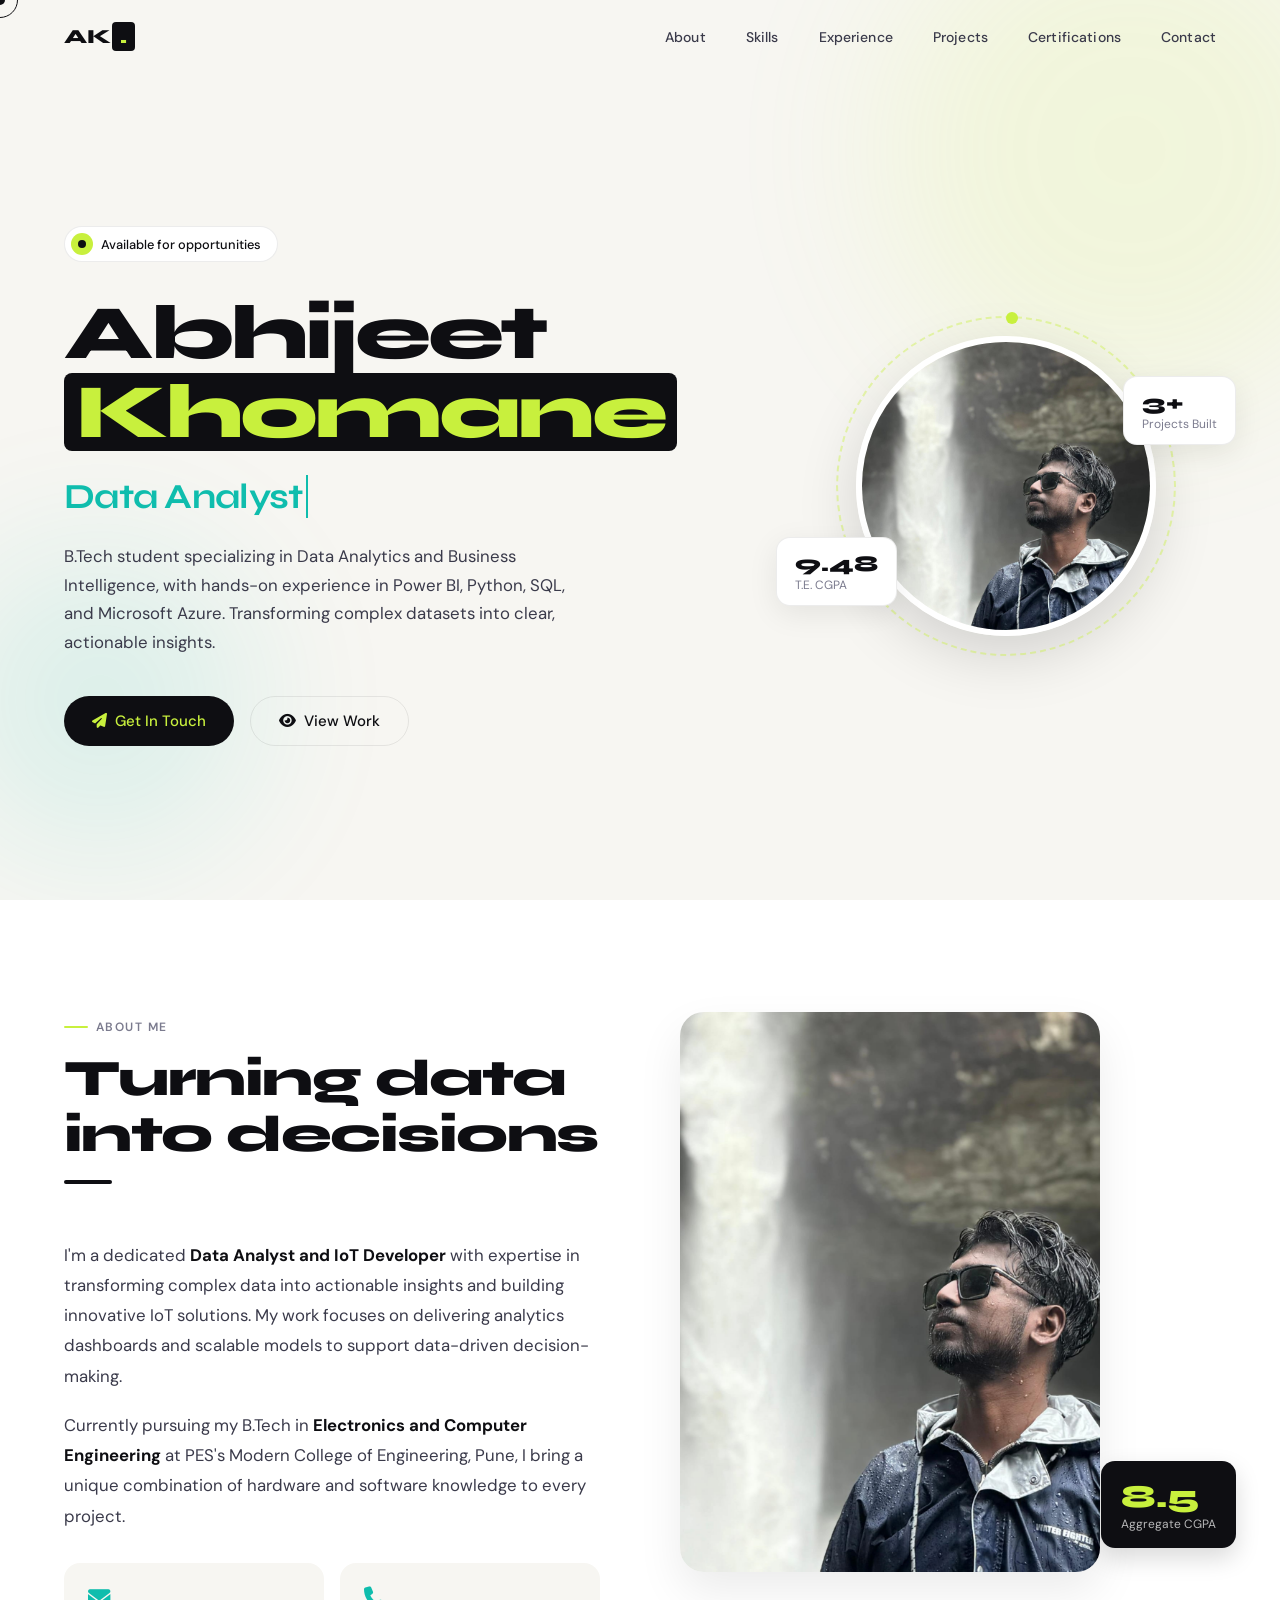
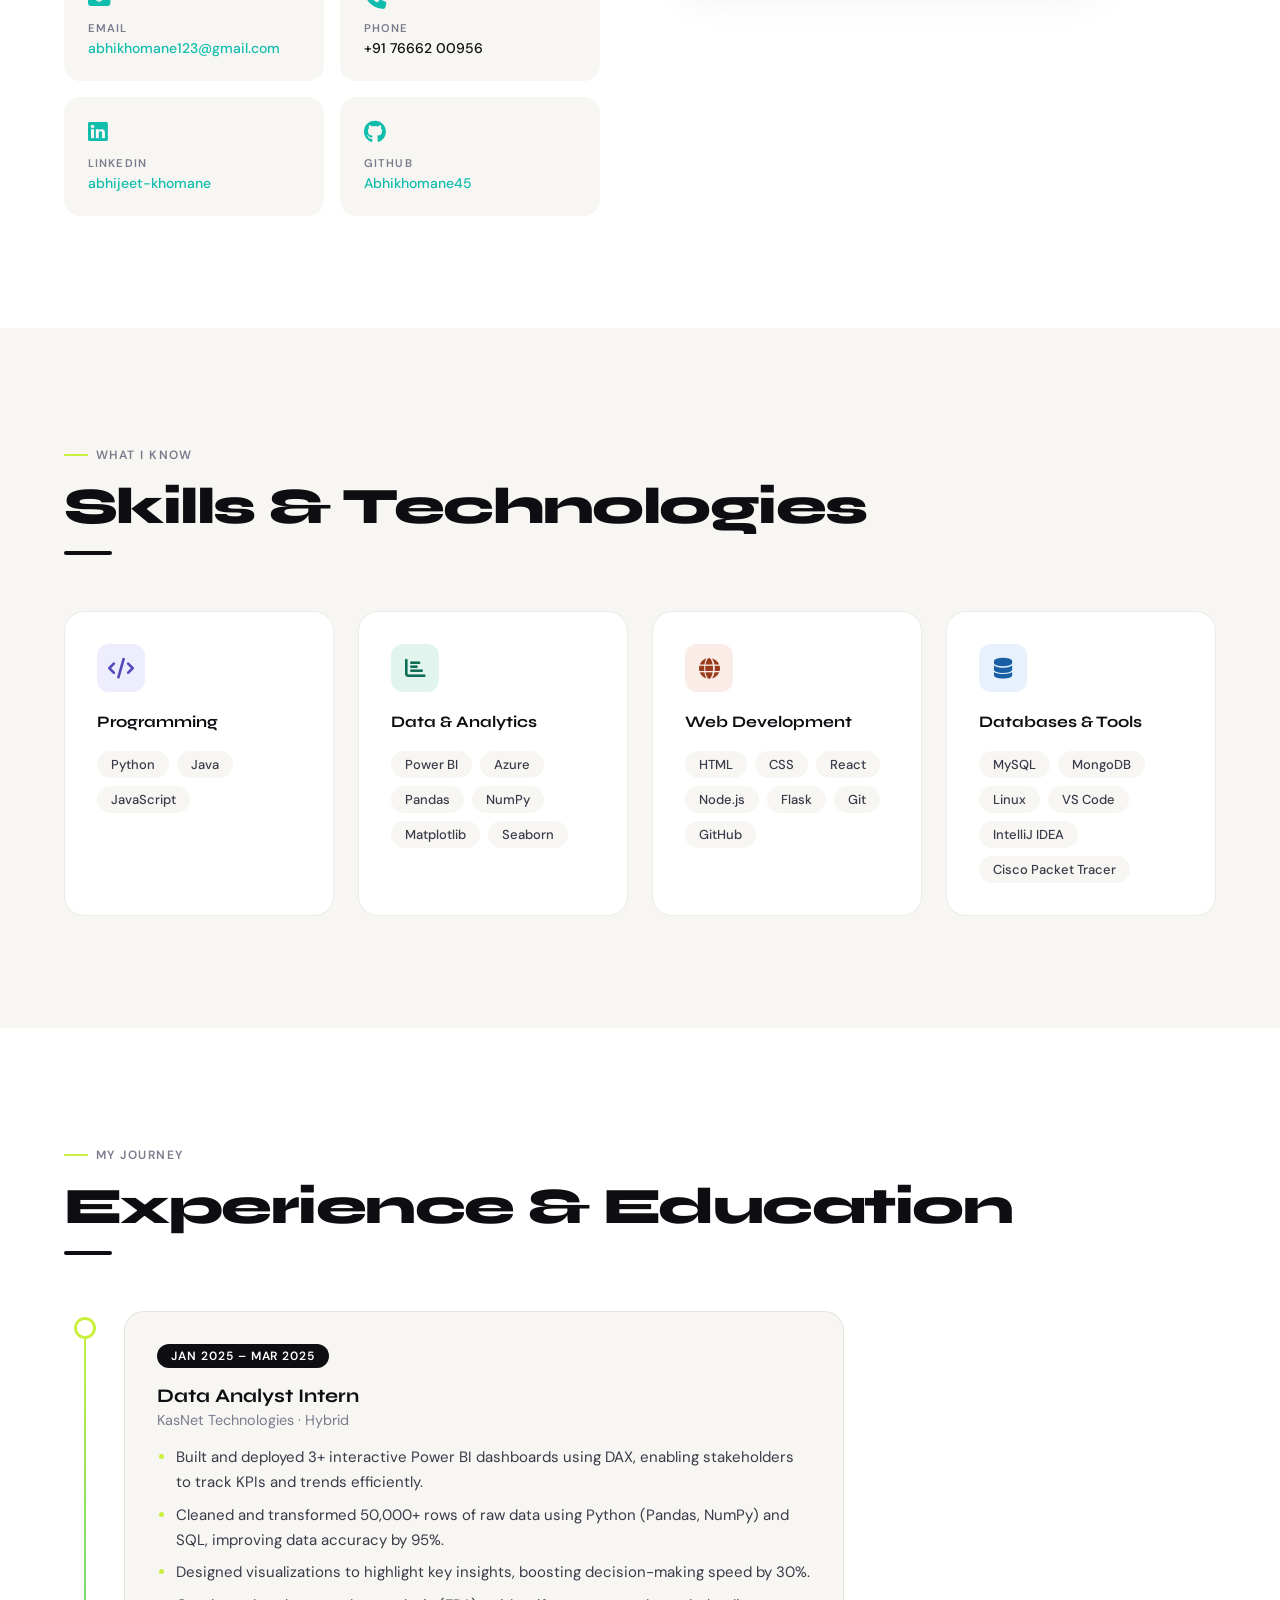
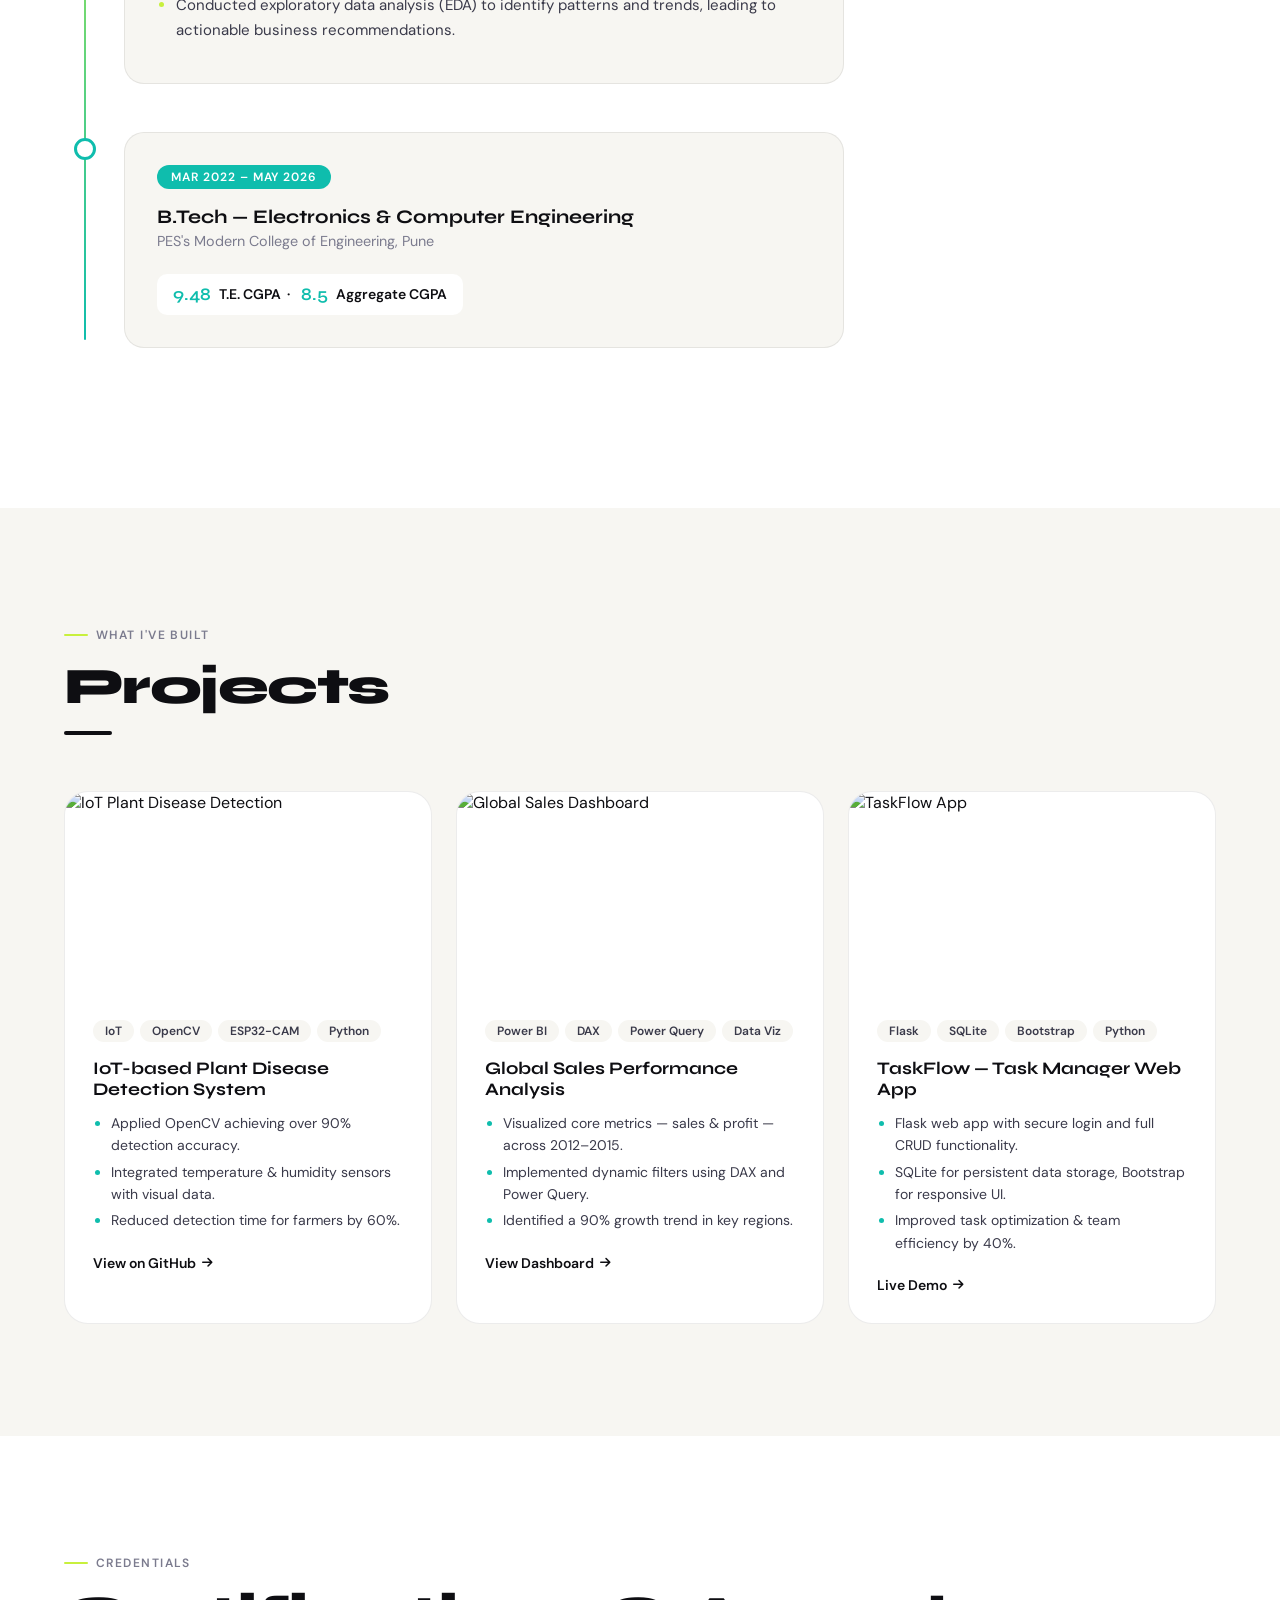
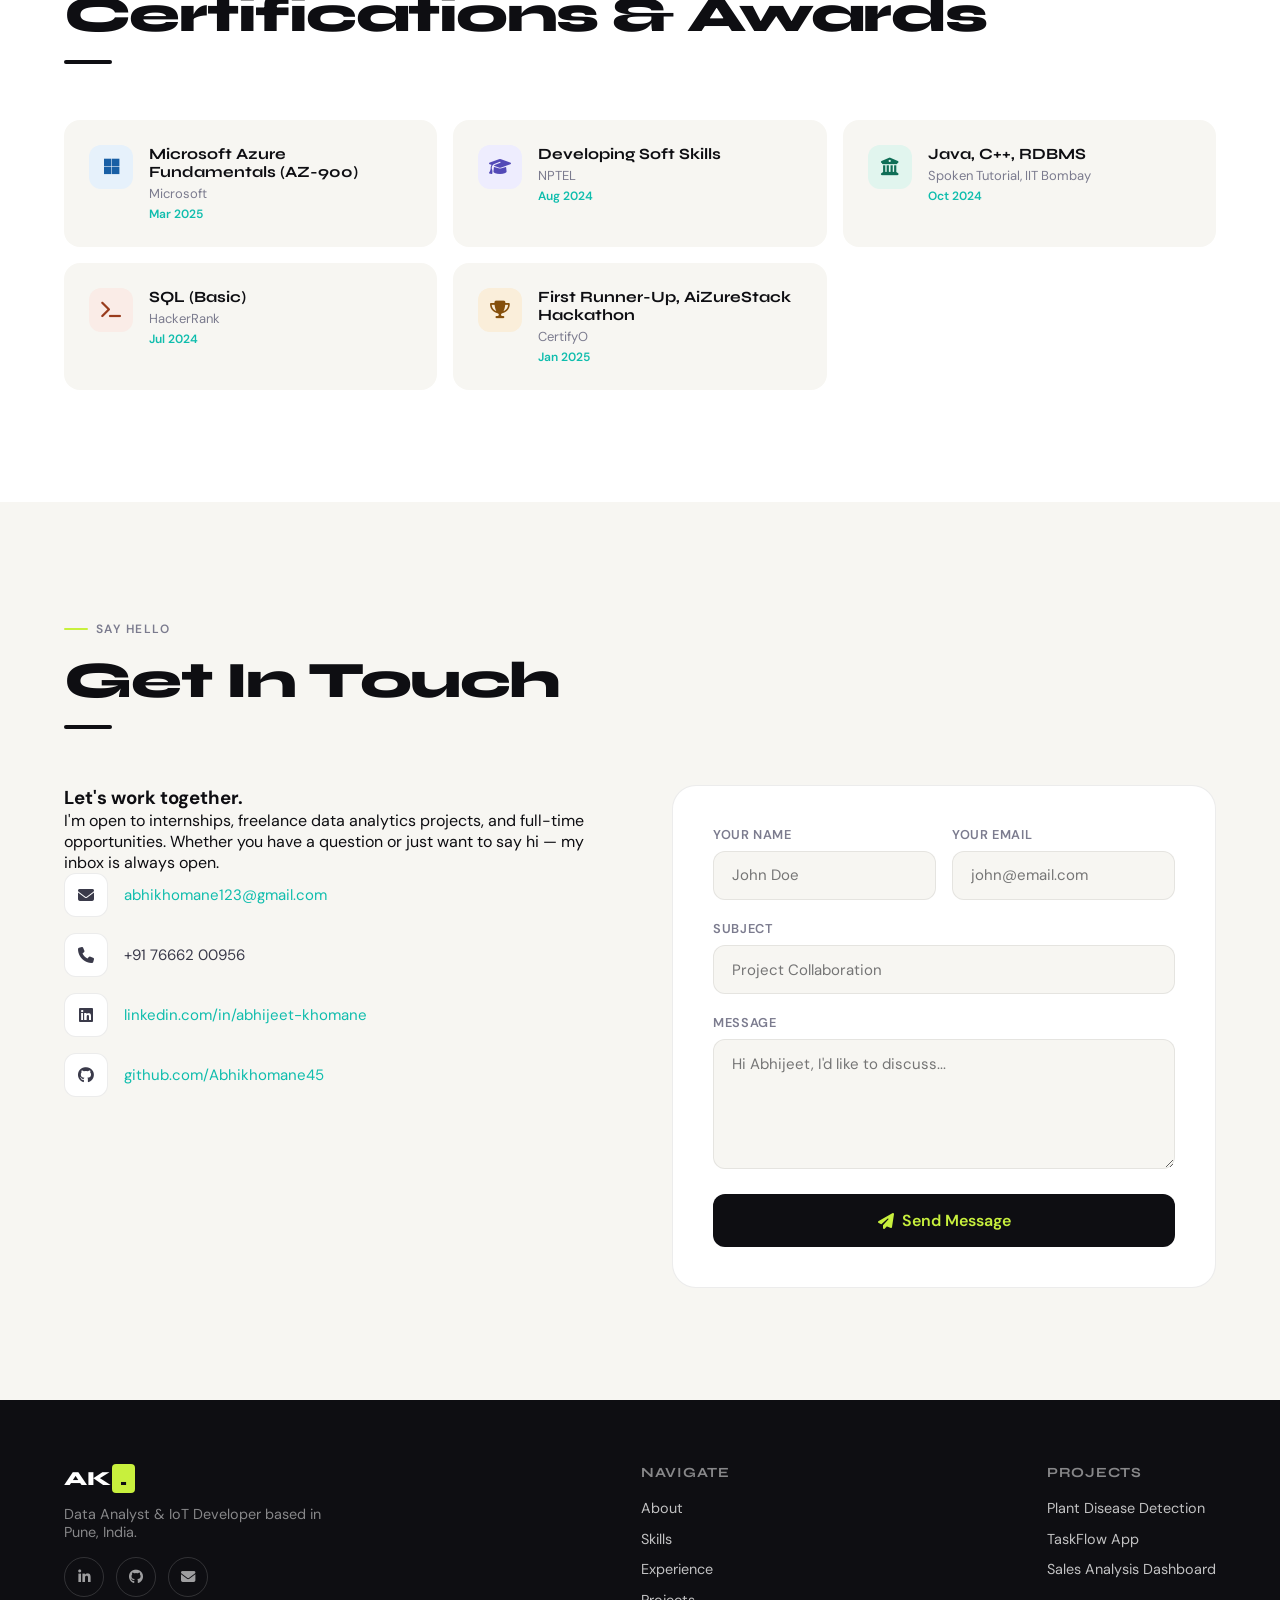
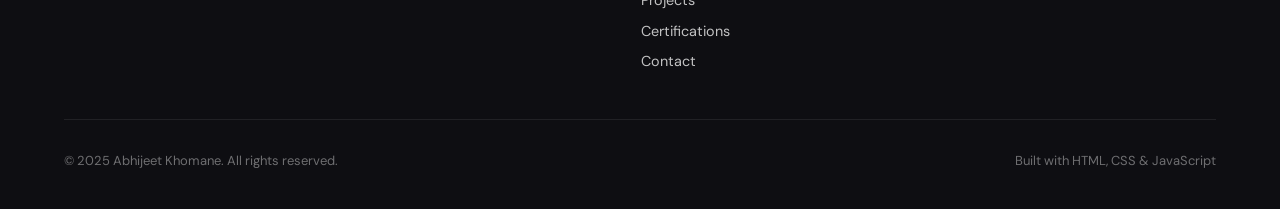
==== commit 38ad954c: "changes" ====
--- a/index.html
+++ b/index.html
@@ -1,819 +1,451 @@
 <!DOCTYPE html>
 <html lang="en">
 <head>
-<meta charset="UTF-8">
-<meta name="viewport" content="width=device-width, initial-scale=1.0">
-<title>Abhijeet Khomane | Data Analyst & IoT Developer</title>
-<link rel="preconnect" href="https://fonts.googleapis.com">
-<link rel="preconnect" href="https://fonts.gstatic.com" crossorigin>
-<link href="https://fonts.googleapis.com/css2?family=Syne:wght@400;600;700;800&family=DM+Sans:wght@300;400;500&display=swap" rel="stylesheet">
-<link rel="stylesheet" href="https://cdnjs.cloudflare.com/ajax/libs/font-awesome/6.4.2/css/all.min.css">
-<style>
-:root {
-  --ink: #0e0e12;
-  --ink2: #3a3a4a;
-  --muted: #7b7b8e;
-  --light: #f7f6f2;
-  --white: #ffffff;
-  --accent: #1a1a2e;
-  --lime: #c8f03d;
-  --lime-dark: #9fbe1a;
-  --teal: #0fbdad;
-  --rose: #f25c7a;
-  --card: #ffffff;
-  --border: rgba(14,14,18,0.08);
-  --nav-h: 72px;
-  --sans: 'DM Sans', sans-serif;
-  --display: 'Syne', sans-serif;
-  --ease: cubic-bezier(0.25, 0.46, 0.45, 0.94);
-}
-
-*, *::before, *::after { margin:0; padding:0; box-sizing:border-box; }
-
-html { scroll-behavior: smooth; font-size: 16px; }
-
-body {
-  font-family: var(--sans);
-  background: var(--light);
-  color: var(--ink);
-  overflow-x: hidden;
-  cursor: none;
-}
-
-/* CURSOR */
-.cursor { position:fixed; width:10px; height:10px; background:var(--ink); border-radius:50%; pointer-events:none; z-index:9999; transform:translate(-50%,-50%); transition:transform 0.1s, width 0.3s, height 0.3s, background 0.3s; }
-.cursor-ring { position:fixed; width:36px; height:36px; border:1.5px solid var(--ink); border-radius:50%; pointer-events:none; z-index:9998; transform:translate(-50%,-50%); transition:all 0.18s var(--ease); }
-.cursor-ring.hover { width:56px; height:56px; background:rgba(200,240,61,0.15); border-color:var(--lime); }
-
-/* SCROLL PROGRESS */
-.progress-bar { position:fixed; top:0; left:0; height:3px; background:var(--lime); z-index:9999; width:0%; transition:width 0.1s linear; }
-
-/* NAV */
-nav {
-  position: fixed; top:0; left:0; width:100%; z-index:900;
-  height: var(--nav-h);
-  display: flex; align-items: center;
-  transition: background 0.4s, backdrop-filter 0.4s, box-shadow 0.4s;
-}
-nav.scrolled { background: rgba(247,246,242,0.85); backdrop-filter: blur(18px); box-shadow: 0 1px 0 var(--border); }
-.nav-inner { width:90%; max-width:1280px; margin:0 auto; display:flex; justify-content:space-between; align-items:center; }
-.logo { font-family: var(--display); font-weight:800; font-size:1.25rem; color:var(--ink); text-decoration:none; letter-spacing:-0.02em; }
-.logo span { display:inline-block; background:var(--ink); color:var(--lime); padding:2px 8px; border-radius:4px; margin-left:2px; }
-.nav-links { display:flex; gap:2.5rem; list-style:none; }
-.nav-links a { font-size:0.875rem; font-weight:500; color:var(--ink2); text-decoration:none; letter-spacing:0.01em; position:relative; transition:color 0.2s; }
-.nav-links a.active, .nav-links a:hover { color:var(--ink); }
-.nav-links a::after { content:''; position:absolute; bottom:-4px; left:0; width:0; height:2px; background:var(--lime); border-radius:2px; transition:width 0.3s var(--ease); }
-.nav-links a.active::after, .nav-links a:hover::after { width:100%; }
-.nav-toggle { display:none; background:none; border:none; cursor:none; font-size:1.4rem; color:var(--ink); }
-
-/* HERO */
-.hero {
-  min-height:100vh; display:flex; align-items:center;
-  padding-top: var(--nav-h);
-  position:relative; overflow:hidden;
-}
-.hero-bg { position:absolute; inset:0; z-index:0; }
-.hero-blob {
-  position:absolute; border-radius:50%;
-  background: var(--lime); opacity:0.12; filter:blur(80px);
-}
-.hero-blob.b1 { width:500px; height:500px; right:-100px; top:-100px; }
-.hero-blob.b2 { width:300px; height:300px; left:-50px; bottom:50px; background:var(--teal); }
-.hero-inner { position:relative; z-index:1; width:90%; max-width:1280px; margin:0 auto; padding:4rem 0; display:grid; grid-template-columns:1fr 420px; gap:4rem; align-items:center; }
-.hero-badge { display:inline-flex; align-items:center; gap:8px; background:var(--white); border:1px solid var(--border); border-radius:100px; padding:6px 16px 6px 6px; font-size:0.8rem; font-weight:500; margin-bottom:2rem; }
-.hero-badge-dot { width:22px; height:22px; background:var(--lime); border-radius:50%; display:flex; align-items:center; justify-content:center; }
-.hero-badge-dot::before { content:''; width:8px; height:8px; background:var(--ink); border-radius:50%; }
-.hero-title { font-family:var(--display); font-size:clamp(3rem, 6vw, 5.5rem); font-weight:800; line-height:1.02; letter-spacing:-0.04em; margin-bottom:1.5rem; }
-.hero-title .line { display:block; overflow:hidden; }
-.hero-title .word { display:inline-block; transform:translateY(110%); animation:wordUp 0.9s var(--ease) forwards; }
-.hero-title .word:nth-child(2) { animation-delay:0.1s; }
-.hero-title .accent-word { color:var(--lime); background:var(--ink); padding:0 12px; border-radius:8px; }
-@keyframes wordUp { to { transform:translateY(0); } }
-.hero-type { font-family:var(--display); font-size:clamp(1.5rem, 3vw, 2.2rem); font-weight:700; letter-spacing:-0.02em; margin-bottom:1.5rem; color:var(--ink2); min-height:2.5rem; }
-.hero-type .typed { color:var(--teal); border-right:2px solid var(--teal); padding-right:3px; animation: blink 0.75s step-end infinite; }
-@keyframes blink { 50% { border-color:transparent; } }
-.hero-desc { font-size:1.05rem; line-height:1.7; color:var(--ink2); max-width:520px; margin-bottom:2.5rem; opacity:0; animation:fadeIn 0.8s 0.8s forwards; }
-@keyframes fadeIn { to { opacity:1; } }
-.hero-actions { display:flex; gap:1rem; flex-wrap:wrap; opacity:0; animation:fadeIn 0.8s 1s forwards; }
-.btn { display:inline-flex; align-items:center; gap:8px; padding:0.85rem 1.75rem; border-radius:100px; font-family:var(--sans); font-weight:500; font-size:0.9375rem; text-decoration:none; transition:all 0.25s var(--ease); cursor:none; border:none; }
-.btn-dark { background:var(--ink); color:var(--lime); }
-.btn-dark:hover { background:#2a2a3e; transform:translateY(-2px); }
-.btn-outline { background:transparent; color:var(--ink); border:1.5px solid var(--border); }
-.btn-outline:hover { border-color:var(--ink); background:var(--white); transform:translateY(-2px); }
-.hero-img-wrap { position:relative; display:flex; justify-content:center; align-items:center; opacity:0; animation:fadeIn 0.9s 0.5s forwards; }
-.hero-img-ring { position:absolute; width:340px; height:340px; border-radius:50%; border:2px dashed rgba(200,240,61,0.4); animation:spin 20s linear infinite; }
-.hero-img-ring::before { content:''; position:absolute; top:-6px; left:50%; width:12px; height:12px; background:var(--lime); border-radius:50%; }
-@keyframes spin { to { transform:rotate(360deg); } }
-.hero-img { width:300px; height:300px; border-radius:50%; object-fit:cover; border:6px solid var(--white); box-shadow:0 20px 60px rgba(0,0,0,0.15); animation:float 4s ease-in-out infinite; }
-@keyframes float { 0%,100%{transform:translateY(0)} 50%{transform:translateY(-12px)} }
-.hero-stats { position:absolute; background:var(--white); border:1px solid var(--border); border-radius:14px; padding:12px 18px; box-shadow:0 8px 30px rgba(0,0,0,0.08); }
-.hero-stats.s1 { bottom:30px; left:-20px; }
-.hero-stats.s2 { top:40px; right:-20px; }
-.stat-num { font-family:var(--display); font-size:1.4rem; font-weight:800; color:var(--ink); }
-.stat-label { font-size:0.75rem; color:var(--muted); }
-
-/* SECTION BASE */
-section { padding:7rem 0; }
-.section-wrap { width:90%; max-width:1280px; margin:0 auto; }
-.sec-label { display:inline-flex; align-items:center; gap:8px; font-size:0.75rem; font-weight:600; letter-spacing:0.12em; text-transform:uppercase; color:var(--muted); margin-bottom:1rem; }
-.sec-label::before { content:''; width:24px; height:2px; background:var(--lime); border-radius:2px; }
-.sec-title { font-family:var(--display); font-size:clamp(2rem, 4vw, 3.2rem); font-weight:800; letter-spacing:-0.03em; line-height:1.1; margin-bottom:1rem; }
-.sec-divider { width:48px; height:4px; background:var(--ink); border-radius:2px; margin-bottom:3.5rem; }
-
-/* REVEAL ANIMATION */
-.reveal { opacity:0; transform:translateY(32px); transition:opacity 0.7s var(--ease), transform 0.7s var(--ease); }
-.reveal.visible { opacity:1; transform:none; }
-.reveal-delay-1 { transition-delay:0.1s; }
-.reveal-delay-2 { transition-delay:0.2s; }
-.reveal-delay-3 { transition-delay:0.3s; }
-.reveal-delay-4 { transition-delay:0.4s; }
-
-/* ABOUT */
-#about { background:var(--white); }
-.about-grid { display:grid; grid-template-columns:1fr 1fr; gap:5rem; align-items:start; }
-.about-text p { font-size:1.05rem; line-height:1.8; color:var(--ink2); margin-bottom:1.2rem; }
-.about-text strong { color:var(--ink); }
-.about-cards { display:grid; grid-template-columns:1fr 1fr; gap:1rem; margin-top:2rem; }
-.about-card { background:var(--light); border-radius:16px; padding:1.5rem; transition:transform 0.25s var(--ease); }
-.about-card:hover { transform:translateY(-4px); }
-.about-card i { font-size:1.4rem; color:var(--teal); margin-bottom:0.75rem; display:block; }
-.about-card h5 { font-size:0.7rem; font-weight:600; letter-spacing:0.1em; text-transform:uppercase; color:var(--muted); margin-bottom:4px; }
-.about-card p { font-size:0.875rem; color:var(--ink); font-weight:500; }
-.about-card a { color:var(--teal); text-decoration:none; }
-.about-card a:hover { text-decoration:underline; }
-.about-img-wrap { position:relative; }
-.about-img { width:100%; max-width:420px; border-radius:24px; object-fit:cover; aspect-ratio:3/4; display:block; }
-.about-img-tag { position:absolute; bottom:24px; right:-20px; background:var(--ink); color:var(--white); border-radius:14px; padding:16px 20px; }
-.about-img-tag .num { font-family:var(--display); font-size:2rem; font-weight:800; color:var(--lime); }
-.about-img-tag .txt { font-size:0.75rem; color:rgba(255,255,255,0.7); }
-
-/* SKILLS */
-#skills { background:var(--light); }
-.skills-grid { display:grid; grid-template-columns:repeat(auto-fit, minmax(260px, 1fr)); gap:1.5rem; }
-.skill-card { background:var(--white); border-radius:20px; padding:2rem; border:1px solid var(--border); transition:all 0.3s var(--ease); }
-.skill-card:hover { transform:translateY(-6px); box-shadow:0 20px 40px rgba(0,0,0,0.08); border-color:transparent; }
-.skill-card-icon { width:48px; height:48px; border-radius:12px; display:flex; align-items:center; justify-content:center; margin-bottom:1.25rem; font-size:1.3rem; }
-.skill-card-icon.ic-purple { background:#eeedfe; color:#534ab7; }
-.skill-card-icon.ic-teal { background:#e1f5ee; color:#0f6e56; }
-.skill-card-icon.ic-coral { background:#faece7; color:#993c1d; }
-.skill-card-icon.ic-blue { background:#e6f1fb; color:#185fa5; }
-.skill-card h3 { font-family:var(--display); font-size:1rem; font-weight:700; margin-bottom:1.25rem; }
-.skill-pills { display:flex; flex-wrap:wrap; gap:8px; }
-.pill { display:inline-block; padding:5px 14px; background:var(--light); border-radius:100px; font-size:0.8125rem; font-weight:500; color:var(--ink2); transition:all 0.2s; }
-.skill-card:hover .pill { background:var(--ink); color:var(--lime); }
-
-/* EXPERIENCE */
-#experience { background:var(--white); }
-.timeline { position:relative; max-width:780px; }
-.timeline::before { content:''; position:absolute; left:20px; top:8px; bottom:8px; width:2px; background:linear-gradient(to bottom, var(--lime), var(--teal)); border-radius:2px; }
-.tl-item { position:relative; padding-left:60px; margin-bottom:3rem; }
-.tl-dot { position:absolute; left:10px; top:6px; width:22px; height:22px; border-radius:50%; background:var(--white); border:3px solid var(--lime); z-index:1; }
-.tl-dot.edu { border-color:var(--teal); }
-.tl-card { background:var(--light); border-radius:20px; padding:2rem; border:1px solid var(--border); transition:all 0.3s var(--ease); }
-.tl-card:hover { transform:translateX(6px); box-shadow:0 12px 30px rgba(0,0,0,0.07); }
-.tl-date { display:inline-block; font-size:0.75rem; font-weight:600; letter-spacing:0.08em; text-transform:uppercase; color:var(--white); background:var(--ink); border-radius:100px; padding:4px 14px; margin-bottom:1rem; }
-.tl-date.edu-date { background:var(--teal); }
-.tl-card h3 { font-family:var(--display); font-size:1.2rem; font-weight:700; margin-bottom:4px; }
-.tl-card .org { font-size:0.9rem; color:var(--muted); margin-bottom:1rem; }
-.tl-card ul { padding-left:1.2rem; }
-.tl-card li { font-size:0.9375rem; line-height:1.65; color:var(--ink2); margin-bottom:0.5rem; list-style:disc; }
-.tl-card li::marker { color:var(--lime); }
-.tl-card .cgpa { display:inline-flex; align-items:center; gap:8px; background:var(--white); border-radius:10px; padding:10px 16px; font-size:0.875rem; font-weight:600; margin-top:0.5rem; }
-.tl-card .cgpa span { color:var(--teal); font-family:var(--display); font-size:1.1rem; }
-
-/* PROJECTS */
-#projects { background:var(--light); }
-.projects-grid { display:grid; grid-template-columns:repeat(auto-fit, minmax(340px, 1fr)); gap:1.5rem; }
-.proj-card { background:var(--white); border-radius:24px; overflow:hidden; border:1px solid var(--border); transition:all 0.35s var(--ease); }
-.proj-card:hover { transform:translateY(-8px); box-shadow:0 30px 60px rgba(0,0,0,0.1); }
-.proj-img-wrap { position:relative; overflow:hidden; height:200px; }
-.proj-img-wrap img { width:100%; height:100%; object-fit:cover; transition:transform 0.5s var(--ease); }
-.proj-card:hover .proj-img-wrap img { transform:scale(1.07); }
-.proj-overlay { position:absolute; inset:0; background:rgba(14,14,18,0.7); display:flex; align-items:center; justify-content:center; opacity:0; transition:opacity 0.3s; }
-.proj-card:hover .proj-overlay { opacity:1; }
-.proj-overlay span { color:var(--lime); font-weight:600; font-size:0.9rem; border:1.5px solid var(--lime); border-radius:100px; padding:8px 20px; }
-.proj-body { padding:1.75rem; }
-.proj-body h3 { font-family:var(--display); font-size:1.1rem; font-weight:700; margin-bottom:0.75rem; }
-.proj-tags { display:flex; flex-wrap:wrap; gap:6px; margin-bottom:1rem; }
-.proj-tag { font-size:0.75rem; font-weight:600; padding:3px 12px; background:var(--light); border-radius:100px; color:var(--ink2); }
-.proj-body ul { padding-left:1.1rem; margin-bottom:1.25rem; }
-.proj-body li { font-size:0.875rem; color:var(--ink2); line-height:1.6; margin-bottom:4px; list-style:disc; }
-.proj-body li::marker { color:var(--teal); }
-.proj-link { display:inline-flex; align-items:center; gap:6px; font-size:0.875rem; font-weight:600; color:var(--ink); text-decoration:none; transition:gap 0.2s; }
-.proj-link:hover { gap:10px; color:var(--teal); }
-.proj-link i { font-size:0.75rem; }
-
-/* CERTIFICATIONS */
-#certifications { background:var(--white); }
-.cert-grid { display:grid; grid-template-columns:repeat(auto-fill, minmax(300px, 1fr)); gap:1rem; }
-.cert-card { background:var(--light); border-radius:16px; padding:1.5rem; display:flex; align-items:flex-start; gap:1rem; transition:all 0.25s var(--ease); border:1px solid transparent; }
-.cert-card:hover { background:var(--white); border-color:var(--border); transform:translateY(-3px); box-shadow:0 10px 30px rgba(0,0,0,0.06); }
-.cert-icon { width:44px; height:44px; min-width:44px; border-radius:12px; display:flex; align-items:center; justify-content:center; font-size:1.1rem; }
-.cert-icon.azure { background:#e6f1fb; color:#185fa5; }
-.cert-icon.nptel { background:#eeedfe; color:#534ab7; }
-.cert-icon.iit { background:#e1f5ee; color:#0f6e56; }
-.cert-icon.hack { background:#faece7; color:#993c1d; }
-.cert-icon.award { background:#faeeda; color:#854f0b; }
-.cert-body h4 { font-family:var(--display); font-size:0.975rem; font-weight:700; margin-bottom:4px; }
-.cert-body .issuer { font-size:0.8125rem; color:var(--muted); }
-.cert-body .date { font-size:0.75rem; font-weight:600; color:var(--teal); margin-top:4px; display:block; }
-
-/* CONTACT */
-#contact { background:var(--light); }
-.contact-grid { display:grid; grid-template-columns:1fr 1fr; gap:4rem; align-items:start; }
-.contact-info h3 { font-family:var(--display); font-size:1.6rem; font-weight:800; margin-bottom:1rem; letter-spacing:-0.02em; }
-.contact-info p { font-size:1rem; color:var(--ink2); line-height:1.7; margin-bottom:2rem; }
-.contact-items { display:flex; flex-direction:column; gap:1rem; }
-.contact-item { display:flex; align-items:center; gap:1rem; }
-.c-icon { width:44px; height:44px; border-radius:12px; background:var(--white); border:1px solid var(--border); display:flex; align-items:center; justify-content:center; font-size:1rem; color:var(--ink2); }
-.c-text { font-size:0.9375rem; color:var(--ink2); }
-.c-text a { color:var(--teal); text-decoration:none; }
-.contact-form { background:var(--white); border-radius:24px; padding:2.5rem; border:1px solid var(--border); }
-.form-row { display:grid; grid-template-columns:1fr 1fr; gap:1rem; }
-.form-group { margin-bottom:1.25rem; position:relative; }
-.form-group label { display:block; font-size:0.8rem; font-weight:600; letter-spacing:0.05em; text-transform:uppercase; color:var(--muted); margin-bottom:8px; }
-.form-group input, .form-group textarea {
-  width:100%; padding:0.85rem 1.1rem; border-radius:12px;
-  border:1.5px solid var(--border); background:var(--light);
-  font-family:var(--sans); font-size:0.9375rem; color:var(--ink);
-  transition:border-color 0.2s, box-shadow 0.2s; outline:none;
-}
-.form-group input:focus, .form-group textarea:focus {
-  border-color:var(--ink); background:var(--white);
-  box-shadow:0 0 0 4px rgba(14,14,18,0.06);
-}
-.form-group textarea { min-height:130px; resize:vertical; }
-.btn-send { width:100%; justify-content:center; border-radius:12px; padding:1rem; font-size:1rem; font-weight:600; background:var(--ink); color:var(--lime); border:none; cursor:none; transition:all 0.25s; }
-.btn-send:hover { background:#2a2a3e; transform:translateY(-2px); }
-.form-success { display:none; background:#e1f5ee; color:#0f6e56; border-radius:12px; padding:1rem; text-align:center; font-weight:500; font-size:0.9rem; margin-top:1rem; }
-.form-success.show { display:block; animation:fadeIn 0.4s forwards; }
-
-/* FOOTER */
-footer { background:var(--ink); color:var(--white); padding:4rem 0 2.5rem; }
-.footer-inner { width:90%; max-width:1280px; margin:0 auto; }
-.footer-top { display:flex; justify-content:space-between; align-items:flex-start; margin-bottom:3rem; flex-wrap:wrap; gap:2rem; }
-.footer-brand .logo { color:var(--white); }
-.footer-brand .logo span { background:var(--lime); color:var(--ink); }
-.footer-brand p { font-size:0.9rem; color:rgba(255,255,255,0.5); margin-top:0.75rem; max-width:260px; }
-.footer-links h5 { font-family:var(--display); font-weight:700; font-size:0.875rem; letter-spacing:0.05em; color:rgba(255,255,255,0.5); text-transform:uppercase; margin-bottom:1rem; }
-.footer-links ul { list-style:none; display:flex; flex-direction:column; gap:0.6rem; }
-.footer-links a { font-size:0.9rem; color:rgba(255,255,255,0.75); text-decoration:none; transition:color 0.2s; }
-.footer-links a:hover { color:var(--lime); }
-.social-row { display:flex; gap:0.75rem; margin-top:1rem; }
-.soc-btn { width:40px; height:40px; border-radius:50%; border:1px solid rgba(255,255,255,0.15); display:flex; align-items:center; justify-content:center; color:rgba(255,255,255,0.6); text-decoration:none; font-size:0.9rem; transition:all 0.25s; }
-.soc-btn:hover { background:var(--lime); border-color:var(--lime); color:var(--ink); transform:translateY(-3px); }
-.footer-bottom { border-top:1px solid rgba(255,255,255,0.08); padding-top:2rem; display:flex; justify-content:space-between; align-items:center; flex-wrap:wrap; gap:1rem; }
-.footer-bottom p { font-size:0.8125rem; color:rgba(255,255,255,0.4); }
-
-/* BACK TO TOP */
-.btt { position:fixed; bottom:2rem; right:2rem; width:48px; height:48px; border-radius:50%; background:var(--ink); color:var(--lime); display:flex; align-items:center; justify-content:center; text-decoration:none; font-size:1rem; opacity:0; visibility:hidden; transition:all 0.3s; z-index:800; cursor:none; box-shadow:0 8px 20px rgba(0,0,0,0.2); }
-.btt.show { opacity:1; visibility:visible; }
-.btt:hover { transform:translateY(-3px); background:#2a2a3e; }
-
-/* MOBILE NAV OVERLAY */
-.nav-overlay { display:none; position:fixed; inset:0; background:var(--white); z-index:800; flex-direction:column; align-items:center; justify-content:center; gap:2.5rem; }
-.nav-overlay.open { display:flex; }
-.nav-overlay a { font-family:var(--display); font-size:2.5rem; font-weight:800; color:var(--ink); text-decoration:none; letter-spacing:-0.03em; }
-.nav-overlay a:hover { color:var(--teal); }
-.overlay-close { position:absolute; top:1.5rem; right:1.5rem; font-size:1.5rem; background:none; border:none; cursor:pointer; color:var(--ink); }
-
-/* RESPONSIVE */
-@media (max-width:1024px) {
-  .hero-inner { grid-template-columns:1fr; text-align:center; gap:3rem; }
-  .hero-img-wrap { justify-content:center; }
-  .hero-desc { margin-left:auto; margin-right:auto; }
-  .hero-actions { justify-content:center; }
-  .about-grid { grid-template-columns:1fr; }
-  .about-img-wrap { display:none; }
-  .about-cards { grid-template-columns:repeat(2,1fr); }
-  .contact-grid { grid-template-columns:1fr; }
-}
-@media (max-width:768px) {
-  .nav-links { display:none; }
-  .nav-toggle { display:block; }
-  .hero-stats { display:none; }
-  .projects-grid { grid-template-columns:1fr; }
-  .form-row { grid-template-columns:1fr; }
-  .footer-top { flex-direction:column; }
-  .cursor, .cursor-ring { display:none; }
-  body { cursor:auto; }
-  .btn, .nav-toggle, .btt { cursor:pointer; }
-}
-@media (max-width:480px) {
-  .about-cards { grid-template-columns:1fr; }
-  .cert-grid { grid-template-columns:1fr; }
-}
-</style>
+  <meta charset="UTF-8">
+  <meta name="viewport" content="width=device-width, initial-scale=1.0">
+  <title>Abhijeet Khomane | Data Analyst & IoT Developer</title>
+  <link rel="preconnect" href="https://fonts.googleapis.com">
+  <link rel="preconnect" href="https://fonts.gstatic.com" crossorigin>
+  <!-- Load Syne & DM Sans with weights 300, 400, 500, 600, 700 to ensure crisp text rendering -->
+  <link href="https://fonts.googleapis.com/css2?family=Syne:wght@400;600;700;800&family=DM+Sans:wght@300;400;500;600;700&display=swap" rel="stylesheet">
+  <link rel="stylesheet" href="https://cdnjs.cloudflare.com/ajax/libs/font-awesome/6.4.2/css/all.min.css">
+  <link rel="stylesheet" href="css/style.css">
 </head>
 <body>
 
-<div class="cursor" id="cursor"></div>
-<div class="cursor-ring" id="cursorRing"></div>
-<div class="progress-bar" id="progressBar"></div>
-
-<a href="#" class="btt" id="btt"><i class="fas fa-arrow-up"></i></a>
-
-<!-- Mobile Nav Overlay -->
-<div class="nav-overlay" id="navOverlay">
-  <button class="overlay-close" id="overlayClose"><i class="fas fa-times"></i></button>
-  <a href="#about" class="nav-ol-link">About</a>
-  <a href="#skills" class="nav-ol-link">Skills</a>
-  <a href="#experience" class="nav-ol-link">Experience</a>
-  <a href="#projects" class="nav-ol-link">Projects</a>
-  <a href="#certifications" class="nav-ol-link">Certifications</a>
-  <a href="#contact" class="nav-ol-link">Contact</a>
-</div>
-
-<!-- NAV -->
-<nav id="navbar">
-  <div class="nav-inner">
-    <a href="#" class="logo">AK<span>.</span></a>
-    <ul class="nav-links">
-      <li><a href="#about">About</a></li>
-      <li><a href="#skills">Skills</a></li>
-      <li><a href="#experience">Experience</a></li>
-      <li><a href="#projects">Projects</a></li>
-      <li><a href="#certifications">Certifications</a></li>
-      <li><a href="#contact">Contact</a></li>
-    </ul>
-    <button class="nav-toggle" id="navToggle"><i class="fas fa-bars"></i></button>
+  <div class="cursor" id="cursor"></div>
+  <div class="cursor-ring" id="cursorRing"></div>
+  <div class="progress-bar" id="progressBar"></div>
+
+  <a href="#" class="btt" id="btt"><i class="fas fa-arrow-up"></i></a>
+
+  <!-- Mobile Nav Overlay -->
+  <div class="nav-overlay" id="navOverlay">
+    <button class="overlay-close" id="overlayClose"><i class="fas fa-times"></i></button>
+    <a href="#about" class="nav-ol-link">About</a>
+    <a href="#skills" class="nav-ol-link">Skills</a>
+    <a href="#experience" class="nav-ol-link">Experience</a>
+    <a href="#projects" class="nav-ol-link">Projects</a>
+    <a href="#certifications" class="nav-ol-link">Certifications</a>
+    <a href="#contact" class="nav-ol-link">Contact</a>
   </div>
-</nav>
-
-<!-- HERO -->
-<header class="hero">
-  <div class="hero-bg">
-    <div class="hero-blob b1"></div>
-    <div class="hero-blob b2"></div>
-  </div>
-  <div class="hero-inner">
-    <div class="hero-left">
-      <div class="hero-badge">
-        <div class="hero-badge-dot"></div>
-        Available for opportunities
-      </div>
-      <h1 class="hero-title">
-        <span class="line"><span class="word">Abhijeet</span></span>
-        <span class="line"><span class="word accent-word">Khomane</span></span>
-      </h1>
-      <div class="hero-type">
-        <span id="typedText" class="typed"></span>
-      </div>
-      <p class="hero-desc">B.Tech student specializing in Data Analytics and Business Intelligence, with hands-on experience in Power BI, Python, SQL, and Microsoft Azure. Transforming complex datasets into clear, actionable insights.</p>
-      <div class="hero-actions">
-        <a href="#contact" class="btn btn-dark"><i class="fas fa-paper-plane"></i> Get In Touch</a>
-        <a href="#projects" class="btn btn-outline"><i class="fas fa-eye"></i> View Work</a>
-      </div>
-    </div>
-    <div class="hero-img-wrap">
-      <div class="hero-img-ring"></div>
-      <img src="Myimage.jpg" alt="Abhijeet Khomane" class="hero-img">
-      <div class="hero-stats s1">
-        <div class="stat-num">9.48</div>
-        <div class="stat-label">T.E. CGPA</div>
-      </div>
-      <div class="hero-stats s2">
-        <div class="stat-num">3+</div>
-        <div class="stat-label">Projects Built</div>
-      </div>
-    </div>
-  </div>
-</header>
-
-<!-- ABOUT -->
-<section id="about">
-  <div class="section-wrap">
-    <div class="about-grid">
-      <div>
-        <p class="sec-label reveal">About Me</p>
-        <h2 class="sec-title reveal">Turning data into decisions</h2>
-        <div class="sec-divider reveal"></div>
-        <div class="about-text reveal">
-          <p>I'm a dedicated <strong>Data Analyst and IoT Developer</strong> with expertise in transforming complex data into actionable insights and building innovative IoT solutions. My work focuses on delivering analytics dashboards and scalable models to support data-driven decision-making.</p>
-          <p>Currently pursuing my B.Tech in <strong>Electronics and Computer Engineering</strong> at PES's Modern College of Engineering, Pune, I bring a unique combination of hardware and software knowledge to every project.</p>
-        </div>
-        <div class="about-cards">
-          <div class="about-card reveal reveal-delay-1">
-            <i class="fas fa-envelope"></i>
-            <h5>Email</h5>
-            <p><a href="mailto:abhikhomane123@gmail.com">abhikhomane123@gmail.com</a></p>
-          </div>
-          <div class="about-card reveal reveal-delay-2">
-            <i class="fas fa-phone"></i>
-            <h5>Phone</h5>
-            <p>+91 76662 00956</p>
-          </div>
-          <div class="about-card reveal reveal-delay-3">
-            <i class="fab fa-linkedin"></i>
-            <h5>LinkedIn</h5>
-            <p><a href="https://linkedin.com/in/abhijeet-khomane-08a202275" target="_blank">abhijeet-khomane</a></p>
-          </div>
-          <div class="about-card reveal reveal-delay-4">
-            <i class="fab fa-github"></i>
-            <h5>GitHub</h5>
-            <p><a href="https://github.com/Abhikhomane45" target="_blank">Abhikhomane45</a></p>
-          </div>
-        </div>
-      </div>
-      <div class="about-img-wrap reveal">
-        <img src="Myimage.jpg" alt="Abhijeet Khomane" class="about-img">
-        <div class="about-img-tag">
-          <div class="num">8.5</div>
-          <div class="txt">Aggregate CGPA</div>
-        </div>
-      </div>
-    </div>
-  </div>
-</section>
-
-<!-- SKILLS -->
-<section id="skills">
-  <div class="section-wrap">
-    <p class="sec-label reveal">What I Know</p>
-    <h2 class="sec-title reveal">Skills & Technologies</h2>
-    <div class="sec-divider reveal"></div>
-    <div class="skills-grid">
-      <div class="skill-card reveal reveal-delay-1">
-        <div class="skill-card-icon ic-purple"><i class="fas fa-code"></i></div>
-        <h3>Programming</h3>
-        <div class="skill-pills">
-          <span class="pill">Python</span>
-          <span class="pill">Java</span>
-          <span class="pill">JavaScript</span>
-        </div>
-      </div>
-      <div class="skill-card reveal reveal-delay-2">
-        <div class="skill-card-icon ic-teal"><i class="fas fa-chart-bar"></i></div>
-        <h3>Data & Analytics</h3>
-        <div class="skill-pills">
-          <span class="pill">Power BI</span>
-          <span class="pill">Azure</span>
-          <span class="pill">Pandas</span>
-          <span class="pill">NumPy</span>
-          <span class="pill">Matplotlib</span>
-          <span class="pill">Seaborn</span>
-        </div>
-      </div>
-      <div class="skill-card reveal reveal-delay-3">
-        <div class="skill-card-icon ic-coral"><i class="fas fa-globe"></i></div>
-        <h3>Web Development</h3>
-        <div class="skill-pills">
-          <span class="pill">HTML</span>
-          <span class="pill">CSS</span>
-          <span class="pill">React</span>
-          <span class="pill">Node.js</span>
-          <span class="pill">Flask</span>
-          <span class="pill">Git</span>
-          <span class="pill">GitHub</span>
-        </div>
-      </div>
-      <div class="skill-card reveal reveal-delay-4">
-        <div class="skill-card-icon ic-blue"><i class="fas fa-database"></i></div>
-        <h3>Databases & Tools</h3>
-        <div class="skill-pills">
-          <span class="pill">MySQL</span>
-          <span class="pill">MongoDB</span>
-          <span class="pill">Linux</span>
-          <span class="pill">VS Code</span>
-          <span class="pill">IntelliJ IDEA</span>
-          <span class="pill">Cisco Packet Tracer</span>
-        </div>
-      </div>
-    </div>
-  </div>
-</section>
-
-<!-- EXPERIENCE -->
-<section id="experience">
-  <div class="section-wrap">
-    <p class="sec-label reveal">My Journey</p>
-    <h2 class="sec-title reveal">Experience & Education</h2>
-    <div class="sec-divider reveal"></div>
-    <div class="timeline">
-      <div class="tl-item reveal">
-        <div class="tl-dot"></div>
-        <div class="tl-card">
-          <span class="tl-date">Jan 2025 – Mar 2025</span>
-          <h3>Data Analyst Intern</h3>
-          <p class="org">KasNet Technologies · Hybrid</p>
+
+  <!-- NAV -->
+  <nav id="navbar">
+    <div class="nav-inner">
+      <a href="#" class="logo">AK<span>.</span></a>
+      <ul class="nav-links">
+        <li><a href="#about">About</a></li>
+        <li><a href="#skills">Skills</a></li>
+        <li><a href="#experience">Experience</a></li>
+        <li><a href="#projects">Projects</a></li>
+        <li><a href="#certifications">Certifications</a></li>
+        <li><a href="#contact">Contact</a></li>
+      </ul>
+      <button class="nav-toggle" id="navToggle"><i class="fas fa-bars"></i></button>
+    </div>
+  </nav>
+
+  <!-- HERO -->
+  <header class="hero">
+    <div class="hero-bg">
+      <div class="hero-blob b1"></div>
+      <div class="hero-blob b2"></div>
+    </div>
+    <div class="hero-inner">
+      <div class="hero-left">
+        <div class="hero-badge">
+          <div class="hero-badge-dot"></div>
+          Available for opportunities
+        </div>
+        <h1 class="hero-title">
+          <span class="line"><span class="word">Abhijeet</span></span>
+          <span class="line"><span class="word accent-word">Khomane</span></span>
+        </h1>
+        <div class="hero-type">
+          <span id="typedText" class="typed"></span>
+        </div>
+        <p class="hero-desc">B.Tech student specializing in Data Analytics and Business Intelligence, with hands-on experience in Power BI, Python, SQL, and Microsoft Azure. Transforming complex datasets into clear, actionable insights.</p>
+        <div class="hero-actions">
+          <a href="#contact" class="btn btn-dark"><i class="fas fa-paper-plane"></i> Get In Touch</a>
+          <a href="#projects" class="btn btn-outline"><i class="fas fa-eye"></i> View Work</a>
+        </div>
+      </div>
+      <div class="hero-img-wrap">
+        <div class="hero-img-ring"></div>
+        <img src="Myimage.jpg" alt="Abhijeet Khomane" class="hero-img">
+        <div class="hero-stats s1">
+          <div class="stat-num">9.48</div>
+          <div class="stat-label">T.E. CGPA</div>
+        </div>
+        <div class="hero-stats s2">
+          <div class="stat-num">3+</div>
+          <div class="stat-label">Projects Built</div>
+        </div>
+      </div>
+    </div>
+  </header>
+
+  <!-- ABOUT -->
+  <section id="about">
+    <div class="section-wrap">
+      <div class="about-grid">
+        <div>
+          <p class="sec-label reveal">About Me</p>
+          <h2 class="sec-title reveal">Turning data into decisions</h2>
+          <div class="sec-divider reveal"></div>
+          <div class="about-text reveal">
+            <p>I'm a dedicated <strong>Data Analyst and IoT Developer</strong> with expertise in transforming complex data into actionable insights and building innovative IoT solutions. My work focuses on delivering analytics dashboards and scalable models to support data-driven decision-making.</p>
+            <p>Currently pursuing my B.Tech in <strong>Electronics and Computer Engineering</strong> at PES's Modern College of Engineering, Pune, I bring a unique combination of hardware and software knowledge to every project.</p>
+          </div>
+          <div class="about-cards">
+            <div class="about-card reveal reveal-delay-1">
+              <i class="fas fa-envelope"></i>
+              <h5>Email</h5>
+              <p><a href="mailto:abhikhomane123@gmail.com">abhikhomane123@gmail.com</a></p>
+            </div>
+            <div class="about-card reveal reveal-delay-2">
+              <i class="fas fa-phone"></i>
+              <h5>Phone</h5>
+              <p>+91 76662 00956</p>
+            </div>
+            <div class="about-card reveal reveal-delay-3">
+              <i class="fab fa-linkedin"></i>
+              <h5>LinkedIn</h5>
+              <p><a href="https://linkedin.com/in/abhijeet-khomane-08a202275" target="_blank">abhijeet-khomane</a></p>
+            </div>
+            <div class="about-card reveal reveal-delay-4">
+              <i class="fab fa-github"></i>
+              <h5>GitHub</h5>
+              <p><a href="https://github.com/Abhikhomane45" target="_blank">Abhikhomane45</a></p>
+            </div>
+          </div>
+        </div>
+        <div class="about-img-wrap reveal">
+          <img src="Myimage.jpg" alt="Abhijeet Khomane" class="about-img">
+          <div class="about-img-tag">
+            <div class="num">8.5</div>
+            <div class="txt">Aggregate CGPA</div>
+          </div>
+        </div>
+      </div>
+    </div>
+  </section>
+
+  <!-- SKILLS -->
+  <section id="skills">
+    <div class="section-wrap">
+      <p class="sec-label reveal">What I Know</p>
+      <h2 class="sec-title reveal">Skills & Technologies</h2>
+      <div class="sec-divider reveal"></div>
+      <div class="skills-grid">
+        <div class="skill-card reveal reveal-delay-1">
+          <div class="skill-card-icon ic-purple"><i class="fas fa-code"></i></div>
+          <h3>Programming</h3>
+          <div class="skill-pills">
+            <span class="pill">Python</span>
+            <span class="pill">Java</span>
+            <span class="pill">JavaScript</span>
+          </div>
+        </div>
+        <div class="skill-card reveal reveal-delay-2">
+          <div class="skill-card-icon ic-teal"><i class="fas fa-chart-bar"></i></div>
+          <h3>Data & Analytics</h3>
+          <div class="skill-pills">
+            <span class="pill">Power BI</span>
+            <span class="pill">Azure</span>
+            <span class="pill">Pandas</span>
+            <span class="pill">NumPy</span>
+            <span class="pill">Matplotlib</span>
+            <span class="pill">Seaborn</span>
+          </div>
+        </div>
+        <div class="skill-card reveal reveal-delay-3">
+          <div class="skill-card-icon ic-coral"><i class="fas fa-globe"></i></div>
+          <h3>Web Development</h3>
+          <div class="skill-pills">
+            <span class="pill">HTML</span>
+            <span class="pill">CSS</span>
+            <span class="pill">React</span>
+            <span class="pill">Node.js</span>
+            <span class="pill">Flask</span>
+            <span class="pill">Git</span>
+            <span class="pill">GitHub</span>
+          </div>
+        </div>
+        <div class="skill-card reveal reveal-delay-4">
+          <div class="skill-card-icon ic-blue"><i class="fas fa-database"></i></div>
+          <h3>Databases & Tools</h3>
+          <div class="skill-pills">
+            <span class="pill">MySQL</span>
+            <span class="pill">MongoDB</span>
+            <span class="pill">Linux</span>
+            <span class="pill">VS Code</span>
+            <span class="pill">IntelliJ IDEA</span>
+            <span class="pill">Cisco Packet Tracer</span>
+          </div>
+        </div>
+      </div>
+    </div>
+  </section>
+
+  <!-- EXPERIENCE -->
+  <section id="experience">
+    <div class="section-wrap">
+      <p class="sec-label reveal">My Journey</p>
+      <h2 class="sec-title reveal">Experience & Education</h2>
+      <div class="sec-divider reveal"></div>
+      <div class="timeline">
+        <div class="tl-item reveal">
+          <div class="tl-dot"></div>
+          <div class="tl-card">
+            <span class="tl-date">Jan 2025 – Mar 2025</span>
+            <h3>Data Analyst Intern</h3>
+            <p class="org">KasNet Technologies · Hybrid</p>
+            <ul>
+              <li>Built and deployed 3+ interactive Power BI dashboards using DAX, enabling stakeholders to track KPIs and trends efficiently.</li>
+              <li>Cleaned and transformed 50,000+ rows of raw data using Python (Pandas, NumPy) and SQL, improving data accuracy by 95%.</li>
+              <li>Designed visualizations to highlight key insights, boosting decision-making speed by 30%.</li>
+              <li>Conducted exploratory data analysis (EDA) to identify patterns and trends, leading to actionable business recommendations.</li>
+            </ul>
+          </div>
+        </div>
+        <div class="tl-item reveal reveal-delay-2">
+          <div class="tl-dot edu"></div>
+          <div class="tl-card">
+            <span class="tl-date edu-date">Mar 2022 – May 2026</span>
+            <h3>B.Tech — Electronics & Computer Engineering</h3>
+            <p class="org">PES's Modern College of Engineering, Pune</p>
+            <div class="cgpa">
+              <span>9.48</span> T.E. CGPA &nbsp;·&nbsp; <span>8.5</span> Aggregate CGPA
+            </div>
+          </div>
+        </div>
+      </div>
+    </div>
+  </section>
+
+  <!-- PROJECTS -->
+  <section id="projects">
+    <div class="section-wrap">
+      <p class="sec-label reveal">What I've Built</p>
+      <h2 class="sec-title reveal">Projects</h2>
+      <div class="sec-divider reveal"></div>
+      <div class="projects-grid">
+        <div class="proj-card reveal reveal-delay-1">
+          <div class="proj-img-wrap">
+            <img src="https://images.unsplash.com/photo-1551288049-bebda4e38f71?auto=format&fit=crop&w=600&h=300&q=80" alt="IoT Plant Disease Detection">
+            <div class="proj-overlay"><span><i class="fas fa-external-link-alt"></i> View Project</span></div>
+          </div>
+          <div class="proj-body">
+            <div class="proj-tags">
+              <span class="proj-tag">IoT</span>
+              <span class="proj-tag">OpenCV</span>
+              <span class="proj-tag">ESP32-CAM</span>
+              <span class="proj-tag">Python</span>
+            </div>
+            <h3>IoT-based Plant Disease Detection System</h3>
+            <ul>
+              <li>Applied OpenCV achieving over 90% detection accuracy.</li>
+              <li>Integrated temperature & humidity sensors with visual data.</li>
+              <li>Reduced detection time for farmers by 60%.</li>
+            </ul>
+            <a href="https://github.com/Abhikhomane45/IoT-based-Plant-Disease-Recognition-System-Using-ESP32-CAM" target="_blank" class="proj-link">View on GitHub <i class="fas fa-arrow-right"></i></a>
+          </div>
+        </div>
+        <div class="proj-card reveal reveal-delay-2">
+          <div class="proj-img-wrap">
+            <img src="https://images.unsplash.com/photo-1460925895917-afdab827c52f?auto=format&fit=crop&w=600&h=300&q=80" alt="Global Sales Dashboard">
+            <div class="proj-overlay"><span><i class="fas fa-chart-line"></i> View Dashboard</span></div>
+          </div>
+          <div class="proj-body">
+            <div class="proj-tags">
+              <span class="proj-tag">Power BI</span>
+              <span class="proj-tag">DAX</span>
+              <span class="proj-tag">Power Query</span>
+              <span class="proj-tag">Data Viz</span>
+            </div>
+            <h3>Global Sales Performance Analysis</h3>
+            <ul>
+              <li>Visualized core metrics — sales & profit — across 2012–2015.</li>
+              <li>Implemented dynamic filters using DAX and Power Query.</li>
+              <li>Identified a 90% growth trend in key regions.</li>
+            </ul>
+            <a href="https://github.com/Abhikhomane45/Global-Sales-Performance-Analysis" target="_blank" class="proj-link">View Dashboard <i class="fas fa-arrow-right"></i></a>
+          </div>
+        </div>
+        <div class="proj-card reveal reveal-delay-3">
+          <div class="proj-img-wrap">
+            <img src="https://images.unsplash.com/photo-1484480974693-6ca0a78fb36b?auto=format&fit=crop&w=600&h=300&q=80" alt="TaskFlow App">
+            <div class="proj-overlay"><span><i class="fas fa-external-link-alt"></i> Live Demo</span></div>
+          </div>
+          <div class="proj-body">
+            <div class="proj-tags">
+              <span class="proj-tag">Flask</span>
+              <span class="proj-tag">SQLite</span>
+              <span class="proj-tag">Bootstrap</span>
+              <span class="proj-tag">Python</span>
+            </div>
+            <h3>TaskFlow — Task Manager Web App</h3>
+            <ul>
+              <li>Flask web app with secure login and full CRUD functionality.</li>
+              <li>SQLite for persistent data storage, Bootstrap for responsive UI.</li>
+              <li>Improved task optimization & team efficiency by 40%.</li>
+            </ul>
+            <a href="https://task-flow-flask-based-task-manager.vercel.app/" target="_blank" class="proj-link">Live Demo <i class="fas fa-arrow-right"></i></a>
+          </div>
+        </div>
+      </div>
+    </div>
+  </section>
+
+  <!-- CERTIFICATIONS -->
+  <section id="certifications">
+    <div class="section-wrap">
+      <p class="sec-label reveal">Credentials</p>
+      <h2 class="sec-title reveal">Certifications & Awards</h2>
+      <div class="sec-divider reveal"></div>
+      <div class="cert-grid">
+        <div class="cert-card reveal reveal-delay-1">
+          <div class="cert-icon azure"><i class="fab fa-microsoft"></i></div>
+          <div class="cert-body">
+            <h4>Microsoft Azure Fundamentals (AZ-900)</h4>
+            <div class="issuer">Microsoft</div>
+            <span class="date">Mar 2025</span>
+          </div>
+        </div>
+        <div class="cert-card reveal reveal-delay-2">
+          <div class="cert-icon nptel"><i class="fas fa-graduation-cap"></i></div>
+          <div class="cert-body">
+            <h4>Developing Soft Skills</h4>
+            <div class="issuer">NPTEL</div>
+            <span class="date">Aug 2024</span>
+          </div>
+        </div>
+        <div class="cert-card reveal reveal-delay-3">
+          <div class="cert-icon iit"><i class="fas fa-university"></i></div>
+          <div class="cert-body">
+            <h4>Java, C++, RDBMS</h4>
+            <div class="issuer">Spoken Tutorial, IIT Bombay</div>
+            <span class="date">Oct 2024</span>
+          </div>
+        </div>
+        <div class="cert-card reveal reveal-delay-4">
+          <div class="cert-icon hack"><i class="fas fa-terminal"></i></div>
+          <div class="cert-body">
+            <h4>SQL (Basic)</h4>
+            <div class="issuer">HackerRank</div>
+            <span class="date">Jul 2024</span>
+          </div>
+        </div>
+        <div class="cert-card reveal reveal-delay-1">
+          <div class="cert-icon award"><i class="fas fa-trophy"></i></div>
+          <div class="cert-body">
+            <h4>First Runner-Up, AiZureStack Hackathon</h4>
+            <div class="issuer">CertifyO</div>
+            <span class="date">Jan 2025</span>
+          </div>
+        </div>
+      </div>
+    </div>
+  </section>
+
+  <!-- CONTACT -->
+  <section id="contact">
+    <div class="section-wrap">
+      <p class="sec-label reveal">Say Hello</p>
+      <h2 class="sec-title reveal">Get In Touch</h2>
+      <div class="sec-divider reveal"></div>
+      <div class="contact-grid">
+        <div class="reveal">
+          <h3>Let's work together.</h3>
+          <p>I'm open to internships, freelance data analytics projects, and full-time opportunities. Whether you have a question or just want to say hi — my inbox is always open.</p>
+          <div class="contact-items">
+            <div class="contact-item">
+              <div class="c-icon"><i class="fas fa-envelope"></i></div>
+              <span class="c-text"><a href="mailto:abhikhomane123@gmail.com">abhikhomane123@gmail.com</a></span>
+            </div>
+            <div class="contact-item">
+              <div class="c-icon"><i class="fas fa-phone"></i></div>
+              <span class="c-text">+91 76662 00956</span>
+            </div>
+            <div class="contact-item">
+              <div class="c-icon"><i class="fab fa-linkedin"></i></div>
+              <span class="c-text"><a href="https://linkedin.com/in/abhijeet-khomane-08a202275" target="_blank">linkedin.com/in/abhijeet-khomane</a></span>
+            </div>
+            <div class="contact-item">
+              <div class="c-icon"><i class="fab fa-github"></i></div>
+              <span class="c-text"><a href="https://github.com/Abhikhomane45" target="_blank">github.com/Abhikhomane45</a></span>
+            </div>
+          </div>
+        </div>
+        <!-- Semantic Form tag replace for native accessibility and autofill -->
+        <form class="contact-form reveal reveal-delay-2" id="contactForm">
+          <div class="form-row">
+            <div class="form-group">
+              <label for="fname">Your Name</label>
+              <input type="text" id="fname" placeholder="John Doe" required>
+            </div>
+            <div class="form-group">
+              <label for="femail">Your Email</label>
+              <input type="email" id="femail" placeholder="john@email.com" required>
+            </div>
+          </div>
+          <div class="form-group">
+            <label for="fsubject">Subject</label>
+            <input type="text" id="fsubject" placeholder="Project Collaboration">
+          </div>
+          <div class="form-group">
+            <label for="fmessage">Message</label>
+            <textarea id="fmessage" placeholder="Hi Abhijeet, I'd like to discuss..." required></textarea>
+          </div>
+          <button type="submit" class="btn btn-send" id="sendBtn"><i class="fas fa-paper-plane"></i> Send Message</button>
+          <div class="form-success" id="formSuccess">✅ Thanks! I'll get back to you shortly.</div>
+        </form>
+      </div>
+    </div>
+  </section>
+
+  <!-- FOOTER -->
+  <footer>
+    <div class="footer-inner">
+      <div class="footer-top">
+        <div class="footer-brand">
+          <a href="#" class="logo">AK<span>.</span></a>
+          <p>Data Analyst & IoT Developer based in Pune, India.</p>
+          <div class="social-row">
+            <a href="https://linkedin.com/in/abhijeet-khomane-08a202275" target="_blank" class="soc-btn"><i class="fab fa-linkedin-in"></i></a>
+            <a href="https://github.com/Abhikhomane45" target="_blank" class="soc-btn"><i class="fab fa-github"></i></a>
+            <a href="mailto:abhikhomane123@gmail.com" class="soc-btn"><i class="fas fa-envelope"></i></a>
+          </div>
+        </div>
+        <div class="footer-links">
+          <h5>Navigate</h5>
           <ul>
-            <li>Built and deployed 3+ interactive Power BI dashboards using DAX, enabling stakeholders to track KPIs and trends efficiently.</li>
-            <li>Cleaned and transformed 50,000+ rows of raw data using Python (Pandas, NumPy) and SQL, improving data accuracy by 95%.</li>
-            <li>Designed visualizations to highlight key insights, boosting decision-making speed by 30%.</li>
-            <li>Conducted exploratory data analysis (EDA) to identify patterns and trends, leading to actionable business recommendations.</li>
+            <li><a href="#about">About</a></li>
+            <li><a href="#skills">Skills</a></li>
+            <li><a href="#experience">Experience</a></li>
+            <li><a href="#projects">Projects</a></li>
+            <li><a href="#certifications">Certifications</a></li>
+            <li><a href="#contact">Contact</a></li>
           </ul>
         </div>
-      </div>
-      <div class="tl-item reveal reveal-delay-2">
-        <div class="tl-dot edu"></div>
-        <div class="tl-card">
-          <span class="tl-date edu-date">Mar 2022 – May 2026</span>
-          <h3>B.Tech — Electronics & Computer Engineering</h3>
-          <p class="org">PES's Modern College of Engineering, Pune</p>
-          <div class="cgpa">
-            <span>9.48</span> T.E. CGPA &nbsp;·&nbsp; <span>8.5</span> Aggregate CGPA
-          </div>
-        </div>
-      </div>
-    </div>
-  </div>
-</section>
-
-<!-- PROJECTS -->
-<section id="projects">
-  <div class="section-wrap">
-    <p class="sec-label reveal">What I've Built</p>
-    <h2 class="sec-title reveal">Projects</h2>
-    <div class="sec-divider reveal"></div>
-    <div class="projects-grid">
-      <div class="proj-card reveal reveal-delay-1">
-        <div class="proj-img-wrap">
-          <img src="https://images.unsplash.com/photo-1551288049-bebda4e38f71?auto=format&fit=crop&w=600&h=300&q=80" alt="IoT Plant Disease Detection">
-          <div class="proj-overlay"><span><i class="fas fa-external-link-alt"></i> View Project</span></div>
-        </div>
-        <div class="proj-body">
-          <div class="proj-tags">
-            <span class="proj-tag">IoT</span>
-            <span class="proj-tag">OpenCV</span>
-            <span class="proj-tag">ESP32-CAM</span>
-            <span class="proj-tag">Python</span>
-          </div>
-          <h3>IoT-based Plant Disease Detection System</h3>
+        <div class="footer-links">
+          <h5>Projects</h5>
           <ul>
-            <li>Applied OpenCV achieving over 90% detection accuracy.</li>
-            <li>Integrated temperature & humidity sensors with visual data.</li>
-            <li>Reduced detection time for farmers by 60%.</li>
+            <li><a href="https://github.com/Abhikhomane45/IoT-based-Plant-Disease-Recognition-System-Using-ESP32-CAM" target="_blank">Plant Disease Detection</a></li>
+            <li><a href="https://task-flow-flask-based-task-manager.vercel.app/" target="_blank">TaskFlow App</a></li>
+            <li><a href="https://github.com/Abhikhomane45/Global-Sales-Performance-Analysis" target="_blank">Sales Analysis Dashboard</a></li>
           </ul>
-          <a href="https://github.com/Abhikhomane45/IoT-based-Plant-Disease-Recognition-System-Using-ESP32-CAM" target="_blank" class="proj-link">View on GitHub <i class="fas fa-arrow-right"></i></a>
-        </div>
-      </div>
-      <div class="proj-card reveal reveal-delay-2">
-        <div class="proj-img-wrap">
-          <img src="https://images.unsplash.com/photo-1460925895917-afdab827c52f?auto=format&fit=crop&w=600&h=300&q=80" alt="Global Sales Dashboard">
-          <div class="proj-overlay"><span><i class="fas fa-chart-line"></i> View Dashboard</span></div>
-        </div>
-        <div class="proj-body">
-          <div class="proj-tags">
-            <span class="proj-tag">Power BI</span>
-            <span class="proj-tag">DAX</span>
-            <span class="proj-tag">Power Query</span>
-            <span class="proj-tag">Data Viz</span>
-          </div>
-          <h3>Global Sales Performance Analysis</h3>
-          <ul>
-            <li>Visualized core metrics — sales & profit — across 2012–2015.</li>
-            <li>Implemented dynamic filters using DAX and Power Query.</li>
-            <li>Identified a 90% growth trend in key regions.</li>
-          </ul>
-          <a href="#" class="proj-link">View Dashboard <i class="fas fa-arrow-right"></i></a>
-        </div>
-      </div>
-      <div class="proj-card reveal reveal-delay-3">
-        <div class="proj-img-wrap">
-          <img src="https://images.unsplash.com/photo-1484480974693-6ca0a78fb36b?auto=format&fit=crop&w=600&h=300&q=80" alt="TaskFlow App">
-          <div class="proj-overlay"><span><i class="fas fa-external-link-alt"></i> Live Demo</span></div>
-        </div>
-        <div class="proj-body">
-          <div class="proj-tags">
-            <span class="proj-tag">Flask</span>
-            <span class="proj-tag">SQLite</span>
-            <span class="proj-tag">Bootstrap</span>
-            <span class="proj-tag">Python</span>
-          </div>
-          <h3>TaskFlow — Task Manager Web App</h3>
-          <ul>
-            <li>Flask web app with secure login and full CRUD functionality.</li>
-            <li>SQLite for persistent data storage, Bootstrap for responsive UI.</li>
-            <li>Improved task optimization & team efficiency by 40%.</li>
-          </ul>
-          <a href="https://task-flow-flask-based-task-manager.vercel.app/" target="_blank" class="proj-link">Live Demo <i class="fas fa-arrow-right"></i></a>
-        </div>
-      </div>
-    </div>
-  </div>
-</section>
-
-<!-- CERTIFICATIONS -->
-<section id="certifications">
-  <div class="section-wrap">
-    <p class="sec-label reveal">Credentials</p>
-    <h2 class="sec-title reveal">Certifications & Awards</h2>
-    <div class="sec-divider reveal"></div>
-    <div class="cert-grid">
-      <div class="cert-card reveal reveal-delay-1">
-        <div class="cert-icon azure"><i class="fab fa-microsoft"></i></div>
-        <div class="cert-body">
-          <h4>Microsoft Azure Fundamentals (AZ-900)</h4>
-          <div class="issuer">Microsoft</div>
-          <span class="date">Mar 2025</span>
-        </div>
-      </div>
-      <div class="cert-card reveal reveal-delay-2">
-        <div class="cert-icon nptel"><i class="fas fa-graduation-cap"></i></div>
-        <div class="cert-body">
-          <h4>Developing Soft Skills</h4>
-          <div class="issuer">NPTEL</div>
-          <span class="date">Aug 2024</span>
-        </div>
-      </div>
-      <div class="cert-card reveal reveal-delay-3">
-        <div class="cert-icon iit"><i class="fas fa-university"></i></div>
-        <div class="cert-body">
-          <h4>Java, C++, RDBMS</h4>
-          <div class="issuer">Spoken Tutorial, IIT Bombay</div>
-        </div>
-      </div>
-      <div class="cert-card reveal reveal-delay-4">
-        <div class="cert-icon hack"><i class="fas fa-terminal"></i></div>
-        <div class="cert-body">
-          <h4>SQL (Basic)</h4>
-          <div class="issuer">HackerRank</div>
-          <span class="date">Jul 2024</span>
-        </div>
-      </div>
-      <div class="cert-card reveal reveal-delay-1">
-        <div class="cert-icon award"><i class="fas fa-trophy"></i></div>
-        <div class="cert-body">
-          <h4>First Runner-Up, AiZureStack Hackathon</h4>
-          <div class="issuer">CertifyO · 2025</div>
-        </div>
-      </div>
-    </div>
-  </div>
-</section>
-
-<!-- CONTACT -->
-<section id="contact">
-  <div class="section-wrap">
-    <p class="sec-label reveal">Say Hello</p>
-    <h2 class="sec-title reveal">Get In Touch</h2>
-    <div class="sec-divider reveal"></div>
-    <div class="contact-grid">
-      <div class="reveal">
-        <h3>Let's work together.</h3>
-        <p>I'm open to internships, freelance data analytics projects, and full-time opportunities. Whether you have a question or just want to say hi — my inbox is always open.</p>
-        <div class="contact-items">
-          <div class="contact-item">
-            <div class="c-icon"><i class="fas fa-envelope"></i></div>
-            <span class="c-text"><a href="mailto:abhikhomane123@gmail.com">abhikhomane123@gmail.com</a></span>
-          </div>
-          <div class="contact-item">
-            <div class="c-icon"><i class="fas fa-phone"></i></div>
-            <span class="c-text">+91 76662 00956</span>
-          </div>
-          <div class="contact-item">
-            <div class="c-icon"><i class="fab fa-linkedin"></i></div>
-            <span class="c-text"><a href="https://linkedin.com/in/abhijeet-khomane-08a202275" target="_blank">linkedin.com/in/abhijeet-khomane</a></span>
-          </div>
-          <div class="contact-item">
-            <div class="c-icon"><i class="fab fa-github"></i></div>
-            <span class="c-text"><a href="https://github.com/Abhikhomane45" target="_blank">github.com/Abhikhomane45</a></span>
-          </div>
-        </div>
-      </div>
-      <div class="contact-form reveal reveal-delay-2">
-        <div class="form-row">
-          <div class="form-group">
-            <label>Your Name</label>
-            <input type="text" id="fname" placeholder="John Doe">
-          </div>
-          <div class="form-group">
-            <label>Your Email</label>
-            <input type="email" id="femail" placeholder="john@email.com">
-          </div>
-        </div>
-        <div class="form-group">
-          <label>Subject</label>
-          <input type="text" id="fsubject" placeholder="Project Collaboration">
-        </div>
-        <div class="form-group">
-          <label>Message</label>
-          <textarea id="fmessage" placeholder="Hi Abhijeet, I'd like to discuss..."></textarea>
-        </div>
-        <button class="btn btn-send" id="sendBtn"><i class="fas fa-paper-plane"></i> Send Message</button>
-        <div class="form-success" id="formSuccess">✅ Thanks! I'll get back to you shortly.</div>
-      </div>
-    </div>
-  </div>
-</section>
-
-<!-- FOOTER -->
-<footer>
-  <div class="footer-inner">
-    <div class="footer-top">
-      <div class="footer-brand">
-        <a href="#" class="logo">AK<span>.</span></a>
-        <p>Data Analyst & IoT Developer based in Pune, India.</p>
-        <div class="social-row">
-          <a href="https://linkedin.com/in/abhijeet-khomane-08a202275" target="_blank" class="soc-btn"><i class="fab fa-linkedin-in"></i></a>
-          <a href="https://github.com/Abhikhomane45" target="_blank" class="soc-btn"><i class="fab fa-github"></i></a>
-          <a href="mailto:abhikhomane123@gmail.com" class="soc-btn"><i class="fas fa-envelope"></i></a>
-        </div>
-      </div>
-      <div class="footer-links">
-        <h5>Navigate</h5>
-        <ul>
-          <li><a href="#about">About</a></li>
-          <li><a href="#skills">Skills</a></li>
-          <li><a href="#experience">Experience</a></li>
-          <li><a href="#projects">Projects</a></li>
-          <li><a href="#certifications">Certifications</a></li>
-          <li><a href="#contact">Contact</a></li>
-        </ul>
-      </div>
-      <div class="footer-links">
-        <h5>Projects</h5>
-        <ul>
-          <li><a href="https://github.com/Abhikhomane45/IoT-based-Plant-Disease-Recognition-System-Using-ESP32-CAM" target="_blank">Plant Disease Detection</a></li>
-          <li><a href="https://task-flow-flask-based-task-manager.vercel.app/" target="_blank">TaskFlow App</a></li>
-          <li><a href="#">Sales Analysis Dashboard</a></li>
-        </ul>
-      </div>
-    </div>
-    <div class="footer-bottom">
-      <p>© 2025 Abhijeet Khomane. All rights reserved.</p>
-      <p>Built with HTML, CSS & JavaScript</p>
-    </div>
-  </div>
-</footer>
-
-<script>
-// CURSOR
-const cursor = document.getElementById('cursor');
-const ring = document.getElementById('cursorRing');
-let mx = 0, my = 0, rx = 0, ry = 0;
-document.addEventListener('mousemove', e => { mx = e.clientX; my = e.clientY; cursor.style.left = mx+'px'; cursor.style.top = my+'px'; });
-(function animRing() {
-  rx += (mx - rx) * 0.12; ry += (my - ry) * 0.12;
-  ring.style.left = rx+'px'; ring.style.top = ry+'px';
-  requestAnimationFrame(animRing);
-})();
-document.querySelectorAll('a, button, .proj-card, .skill-card, .cert-card').forEach(el => {
-  el.addEventListener('mouseenter', () => ring.classList.add('hover'));
-  el.addEventListener('mouseleave', () => ring.classList.remove('hover'));
-});
-
-// SCROLL PROGRESS
-const bar = document.getElementById('progressBar');
-window.addEventListener('scroll', () => {
-  const pct = window.scrollY / (document.documentElement.scrollHeight - window.innerHeight) * 100;
-  bar.style.width = pct + '%';
-});
-
-// NAV SCROLL
-const nav = document.getElementById('navbar');
-const btt = document.getElementById('btt');
-window.addEventListener('scroll', () => {
-  nav.classList.toggle('scrolled', window.scrollY > 60);
-  btt.classList.toggle('show', window.scrollY > 400);
-});
-
-// ACTIVE NAV
-const sections = document.querySelectorAll('section[id], header');
-const navAs = document.querySelectorAll('.nav-links a');
-window.addEventListener('scroll', () => {
-  let cur = '';
-  sections.forEach(s => { if (window.scrollY >= s.offsetTop - 120) cur = s.id || 'home'; });
-  navAs.forEach(a => { a.classList.toggle('active', a.getAttribute('href') === '#'+cur); });
-});
-
-// MOBILE NAV
-const overlay = document.getElementById('navOverlay');
-document.getElementById('navToggle').addEventListener('click', () => overlay.classList.add('open'));
-document.getElementById('overlayClose').addEventListener('click', () => overlay.classList.remove('open'));
-document.querySelectorAll('.nav-ol-link').forEach(a => a.addEventListener('click', () => overlay.classList.remove('open')));
-
-// REVEAL ON SCROLL
-const reveals = document.querySelectorAll('.reveal');
-const ro = new IntersectionObserver((entries) => {
-  entries.forEach(e => { if (e.isIntersecting) { e.target.classList.add('visible'); ro.unobserve(e.target); } });
-}, { threshold: 0.12 });
-reveals.forEach(r => ro.observe(r));
-
-// TYPEWRITER
-const phrases = ['Data Analyst', 'IoT Developer', 'Power BI Expert', 'Python Developer'];
-let pi = 0, ci = 0, del = false;
-const el = document.getElementById('typedText');
-function type() {
-  const cur = phrases[pi];
-  el.textContent = del ? cur.substring(0, ci--) : cur.substring(0, ci++);
-  if (!del && ci > cur.length) { del = true; setTimeout(type, 1400); return; }
-  if (del && ci < 0) { del = false; pi = (pi+1) % phrases.length; setTimeout(type, 400); return; }
-  setTimeout(type, del ? 50 : 90);
-}
-setTimeout(type, 1200);
-
-// FORM
-document.getElementById('sendBtn').addEventListener('click', () => {
-  const n = document.getElementById('fname').value.trim();
-  const e = document.getElementById('femail').value.trim();
-  if (!n || !e) { alert('Please fill in your name and email.'); return; }
-  document.getElementById('formSuccess').classList.add('show');
-  document.getElementById('fname').value = '';
-  document.getElementById('femail').value = '';
-  document.getElementById('fsubject').value = '';
-  document.getElementById('fmessage').value = '';
-});
-</script>
+        </div>
+      </div>
+      <div class="footer-bottom">
+        <p>© 2025 Abhijeet Khomane. All rights reserved.</p>
+        <p>Built with HTML, CSS & JavaScript</p>
+      </div>
+    </div>
+  </footer>
+
+  <script src="js/script.js" defer></script>
 </body>
 </html>
--- a/css/style.css
+++ b/css/style.css
@@ -0,0 +1,1332 @@
+:root {
+  --ink: #0e0e12;
+  --ink2: #3a3a4a;
+  --ink-hover: #1e1e2d;
+  --muted: #7b7b8e;
+  --light: #f7f6f2;
+  --white: #ffffff;
+  --accent: #1a1a2e;
+  --lime: #c8f03d;
+  --lime-dark: #9fbe1a;
+  --teal: #0fbdad;
+  --rose: #f25c7a;
+  --card: #ffffff;
+  --border: rgba(14, 14, 18, 0.08);
+  --border-focus: rgba(14, 14, 18, 0.25);
+  --nav-h: 72px;
+  --sans: 'DM Sans', sans-serif;
+  --display: 'Syne', sans-serif;
+  --ease: cubic-bezier(0.25, 0.46, 0.45, 0.94);
+}
+
+*, *::before, *::after {
+  margin: 0;
+  padding: 0;
+  box-sizing: border-box;
+}
+
+html {
+  scroll-behavior: smooth;
+  font-size: 16px;
+}
+
+body {
+  font-family: var(--sans);
+  background: var(--light);
+  color: var(--ink);
+  overflow-x: hidden;
+  cursor: none;
+}
+
+/* Custom Sleek Scrollbar */
+::-webkit-scrollbar {
+  width: 10px;
+  height: 10px;
+}
+::-webkit-scrollbar-track {
+  background: var(--light);
+}
+::-webkit-scrollbar-thumb {
+  background: var(--ink);
+  border: 2px solid var(--light);
+  border-radius: 10px;
+}
+::-webkit-scrollbar-thumb:hover {
+  background: var(--teal);
+}
+
+/* Ensure text inputs and textareas show the default text insertion cursor */
+input, textarea {
+  cursor: text !important;
+}
+
+/* Ensure buttons show standard cursor if custom cursor is hidden or on mobile */
+button, select, option, label {
+  cursor: pointer;
+}
+
+/* CURSOR */
+.cursor {
+  position: fixed;
+  width: 10px;
+  height: 10px;
+  background: var(--ink);
+  border-radius: 50%;
+  pointer-events: none;
+  z-index: 9999;
+  transform: translate(-50%, -50%);
+  transition: transform 0.1s, width 0.3s, height 0.3s, background 0.3s;
+}
+.cursor.hidden {
+  opacity: 0;
+  transform: translate(-50%, -50%) scale(0);
+}
+.cursor-ring {
+  position: fixed;
+  width: 36px;
+  height: 36px;
+  border: 1.5px solid var(--ink);
+  border-radius: 50%;
+  pointer-events: none;
+  z-index: 9998;
+  transform: translate(-50%, -50%);
+  transition: all 0.18s var(--ease);
+}
+.cursor-ring.hidden {
+  opacity: 0;
+  transform: translate(-50%, -50%) scale(0);
+}
+.cursor-ring.hover {
+  width: 56px;
+  height: 56px;
+  background: rgba(200, 240, 61, 0.15);
+  border-color: var(--lime);
+}
+
+/* SCROLL PROGRESS */
+.progress-bar {
+  position: fixed;
+  top: 0;
+  left: 0;
+  height: 3px;
+  background: var(--lime);
+  z-index: 9999;
+  width: 0%;
+  transition: width 0.1s linear;
+}
+
+/* NAV */
+nav {
+  position: fixed;
+  top: 0;
+  left: 0;
+  width: 100%;
+  z-index: 900;
+  height: var(--nav-h);
+  display: flex;
+  align-items: center;
+  transition: background 0.4s, backdrop-filter 0.4s, box-shadow 0.4s;
+}
+nav.scrolled {
+  background: rgba(247, 246, 242, 0.85);
+  backdrop-filter: blur(18px);
+  box-shadow: 0 1px 0 var(--border);
+}
+.nav-inner {
+  width: 90%;
+  max-width: 1280px;
+  margin: 0 auto;
+  display: flex;
+  justify-content: space-between;
+  align-items: center;
+}
+.logo {
+  font-family: var(--display);
+  font-weight: 800;
+  font-size: 1.25rem;
+  color: var(--ink);
+  text-decoration: none;
+  letter-spacing: -0.02em;
+}
+.logo span {
+  display: inline-block;
+  background: var(--ink);
+  color: var(--lime);
+  padding: 2px 8px;
+  border-radius: 4px;
+  margin-left: 2px;
+}
+.nav-links {
+  display: flex;
+  gap: 2.5rem;
+  list-style: none;
+}
+.nav-links a {
+  font-size: 0.875rem;
+  font-weight: 500;
+  color: var(--ink2);
+  text-decoration: none;
+  letter-spacing: 0.01em;
+  position: relative;
+  transition: color 0.2s;
+}
+.nav-links a.active, .nav-links a:hover {
+  color: var(--ink);
+}
+.nav-links a::after {
+  content: '';
+  position: absolute;
+  bottom: -4px;
+  left: 0;
+  width: 0;
+  height: 2px;
+  background: var(--lime);
+  border-radius: 2px;
+  transition: width 0.3s var(--ease);
+}
+.nav-links a.active::after, .nav-links a:hover::after {
+  width: 100%;
+}
+.nav-toggle {
+  display: none;
+  background: none;
+  border: none;
+  cursor: none;
+  font-size: 1.4rem;
+  color: var(--ink);
+}
+
+/* HERO */
+.hero {
+  min-height: 100vh;
+  display: flex;
+  align-items: center;
+  padding-top: var(--nav-h);
+  position: relative;
+  overflow: hidden;
+}
+.hero-bg {
+  position: absolute;
+  inset: 0;
+  z-index: 0;
+}
+.hero-blob {
+  position: absolute;
+  border-radius: 50%;
+  background: var(--lime);
+  opacity: 0.12;
+  filter: blur(80px);
+}
+.hero-blob.b1 {
+  width: 500px;
+  height: 500px;
+  right: -100px;
+  top: -100px;
+}
+.hero-blob.b2 {
+  width: 300px;
+  height: 300px;
+  left: -50px;
+  bottom: 50px;
+  background: var(--teal);
+}
+.hero-inner {
+  position: relative;
+  z-index: 1;
+  width: 90%;
+  max-width: 1280px;
+  margin: 0 auto;
+  padding: 4rem 0;
+  display: grid;
+  grid-template-columns: 1fr 420px;
+  gap: 4rem;
+  align-items: center;
+}
+.hero-badge {
+  display: inline-flex;
+  align-items: center;
+  gap: 8px;
+  background: var(--white);
+  border: 1px solid var(--border);
+  border-radius: 100px;
+  padding: 6px 16px 6px 6px;
+  font-size: 0.8rem;
+  font-weight: 500;
+  margin-bottom: 2rem;
+}
+.hero-badge-dot {
+  width: 22px;
+  height: 22px;
+  background: var(--lime);
+  border-radius: 50%;
+  display: flex;
+  align-items: center;
+  justify-content: center;
+}
+.hero-badge-dot::before {
+  content: '';
+  width: 8px;
+  height: 8px;
+  background: var(--ink);
+  border-radius: 50%;
+}
+.hero-title {
+  font-family: var(--display);
+  font-size: clamp(3rem, 6vw, 5.5rem);
+  font-weight: 800;
+  line-height: 1.02;
+  letter-spacing: -0.04em;
+  margin-bottom: 1.5rem;
+}
+.hero-title .line {
+  display: block;
+  overflow: hidden;
+}
+.hero-title .word {
+  display: inline-block;
+  transform: translateY(110%);
+  animation: wordUp 0.9s var(--ease) forwards;
+}
+.hero-title .word:nth-child(2) {
+  animation-delay: 0.1s;
+}
+.hero-title .accent-word {
+  color: var(--lime);
+  background: var(--ink);
+  padding: 0 12px;
+  border-radius: 8px;
+}
+@keyframes wordUp {
+  to { transform: translateY(0); }
+}
+.hero-type {
+  font-family: var(--display);
+  font-size: clamp(1.5rem, 3vw, 2.2rem);
+  font-weight: 700;
+  letter-spacing: -0.02em;
+  margin-bottom: 1.5rem;
+  color: var(--ink2);
+  min-height: 2.5rem;
+}
+.hero-type .typed {
+  color: var(--teal);
+  border-right: 2px solid var(--teal);
+  padding-right: 3px;
+  animation: blink 0.75s step-end infinite;
+}
+@keyframes blink {
+  50% { border-color: transparent; }
+}
+.hero-desc {
+  font-size: 1.05rem;
+  line-height: 1.7;
+  color: var(--ink2);
+  max-width: 520px;
+  margin-bottom: 2.5rem;
+  opacity: 0;
+  animation: fadeIn 0.8s 0.8s forwards;
+}
+@keyframes fadeIn {
+  to { opacity: 1; }
+}
+.hero-actions {
+  display: flex;
+  gap: 1rem;
+  flex-wrap: wrap;
+  opacity: 0;
+  animation: fadeIn 0.8s 1s forwards;
+}
+.btn {
+  display: inline-flex;
+  align-items: center;
+  gap: 8px;
+  padding: 0.85rem 1.75rem;
+  border-radius: 100px;
+  font-family: var(--sans);
+  font-weight: 500;
+  font-size: 0.9375rem;
+  text-decoration: none;
+  transition: all 0.25s var(--ease);
+  cursor: none;
+  border: none;
+}
+.btn-dark {
+  background: var(--ink);
+  color: var(--lime);
+}
+.btn-dark:hover {
+  background: var(--ink-hover);
+  transform: translateY(-2px);
+}
+.btn-outline {
+  background: transparent;
+  color: var(--ink);
+  border: 1.5px solid var(--border);
+}
+.btn-outline:hover {
+  border-color: var(--ink);
+  background: var(--white);
+  transform: translateY(-2px);
+}
+.hero-img-wrap {
+  position: relative;
+  display: flex;
+  justify-content: center;
+  align-items: center;
+  opacity: 0;
+  animation: fadeIn 0.9s 0.5s forwards;
+}
+.hero-img-ring {
+  position: absolute;
+  width: 340px;
+  height: 340px;
+  border-radius: 50%;
+  border: 2px dashed rgba(200, 240, 61, 0.4);
+  animation: spin 20s linear infinite;
+}
+.hero-img-ring::before {
+  content: '';
+  position: absolute;
+  top: -6px;
+  left: 50%;
+  width: 12px;
+  height: 12px;
+  background: var(--lime);
+  border-radius: 50%;
+}
+@keyframes spin {
+  to { transform: rotate(360deg); }
+}
+.hero-img {
+  width: 300px;
+  height: 300px;
+  border-radius: 50%;
+  object-fit: cover;
+  border: 6px solid var(--white);
+  box-shadow: 0 20px 60px rgba(0, 0, 0, 0.15);
+  animation: float 4s ease-in-out infinite;
+}
+@keyframes float {
+  0%, 100% { transform: translateY(0); }
+  50% { transform: translateY(-12px); }
+}
+.hero-stats {
+  position: absolute;
+  background: var(--white);
+  border: 1px solid var(--border);
+  border-radius: 14px;
+  padding: 12px 18px;
+  box-shadow: 0 8px 30px rgba(0, 0, 0, 0.08);
+}
+.hero-stats.s1 {
+  bottom: 30px;
+  left: -20px;
+}
+.hero-stats.s2 {
+  top: 40px;
+  right: -20px;
+}
+.stat-num {
+  font-family: var(--display);
+  font-size: 1.4rem;
+  font-weight: 800;
+  color: var(--ink);
+}
+.stat-label {
+  font-size: 0.75rem;
+  color: var(--muted);
+}
+
+/* SECTION BASE */
+section {
+  padding: 7rem 0;
+}
+.section-wrap {
+  width: 90%;
+  max-width: 1280px;
+  margin: 0 auto;
+}
+.sec-label {
+  display: inline-flex;
+  align-items: center;
+  gap: 8px;
+  font-size: 0.75rem;
+  font-weight: 600;
+  letter-spacing: 0.12em;
+  text-transform: uppercase;
+  color: var(--muted);
+  margin-bottom: 1rem;
+}
+.sec-label::before {
+  content: '';
+  width: 24px;
+  height: 2px;
+  background: var(--lime);
+  border-radius: 2px;
+}
+.sec-title {
+  font-family: var(--display);
+  font-size: clamp(2rem, 4vw, 3.2rem);
+  font-weight: 800;
+  letter-spacing: -0.03em;
+  line-height: 1.1;
+  margin-bottom: 1rem;
+}
+.sec-divider {
+  width: 48px;
+  height: 4px;
+  background: var(--ink);
+  border-radius: 2px;
+  margin-bottom: 3.5rem;
+}
+
+/* REVEAL ANIMATION */
+.reveal {
+  opacity: 0;
+  transform: translateY(32px);
+  transition: opacity 0.7s var(--ease), transform 0.7s var(--ease);
+}
+.reveal.visible {
+  opacity: 1;
+  transform: none;
+}
+.reveal-delay-1 { transition-delay: 0.1s; }
+.reveal-delay-2 { transition-delay: 0.2s; }
+.reveal-delay-3 { transition-delay: 0.3s; }
+.reveal-delay-4 { transition-delay: 0.4s; }
+
+/* ABOUT */
+#about {
+  background: var(--white);
+}
+.about-grid {
+  display: grid;
+  grid-template-columns: 1fr 1fr;
+  gap: 5rem;
+  align-items: start;
+}
+.about-text p {
+  font-size: 1.05rem;
+  line-height: 1.8;
+  color: var(--ink2);
+  margin-bottom: 1.2rem;
+}
+.about-text strong {
+  color: var(--ink);
+}
+.about-cards {
+  display: grid;
+  grid-template-columns: 1fr 1fr;
+  gap: 1rem;
+  margin-top: 2rem;
+}
+.about-card {
+  background: var(--light);
+  border-radius: 16px;
+  padding: 1.5rem;
+  transition: transform 0.25s var(--ease), box-shadow 0.25s var(--ease);
+}
+.about-card:hover {
+  transform: translateY(-4px);
+  box-shadow: 0 10px 25px rgba(15, 189, 173, 0.08);
+}
+.about-card i {
+  font-size: 1.4rem;
+  color: var(--teal);
+  margin-bottom: 0.75rem;
+  display: block;
+}
+.about-card h5 {
+  font-size: 0.7rem;
+  font-weight: 600;
+  letter-spacing: 0.1em;
+  text-transform: uppercase;
+  color: var(--muted);
+  margin-bottom: 4px;
+}
+.about-card p {
+  font-size: 0.875rem;
+  color: var(--ink);
+  font-weight: 500;
+}
+.about-card a {
+  color: var(--teal);
+  text-decoration: none;
+}
+.about-card a:hover {
+  text-decoration: underline;
+}
+.about-img-wrap {
+  position: relative;
+}
+.about-img {
+  width: 100%;
+  max-width: 420px;
+  border-radius: 24px;
+  object-fit: cover;
+  aspect-ratio: 3/4;
+  display: block;
+  box-shadow: 0 20px 45px rgba(0, 0, 0, 0.08);
+}
+.about-img-tag {
+  position: absolute;
+  bottom: 24px;
+  right: -20px;
+  background: var(--ink);
+  color: var(--white);
+  border-radius: 14px;
+  padding: 16px 20px;
+  box-shadow: 0 10px 25px rgba(0,0,0,0.15);
+}
+.about-img-tag .num {
+  font-family: var(--display);
+  font-size: 2rem;
+  font-weight: 800;
+  color: var(--lime);
+}
+.about-img-tag .txt {
+  font-size: 0.75rem;
+  color: rgba(255, 255, 255, 0.7);
+}
+
+/* SKILLS */
+#skills {
+  background: var(--light);
+}
+.skills-grid {
+  display: grid;
+  grid-template-columns: repeat(auto-fit, minmax(260px, 1fr));
+  gap: 1.5rem;
+}
+.skill-card {
+  background: var(--white);
+  border-radius: 20px;
+  padding: 2rem;
+  border: 1px solid var(--border);
+  transition: all 0.3s var(--ease);
+}
+.skill-card:hover {
+  transform: translateY(-6px);
+  box-shadow: 0 20px 40px rgba(15, 189, 173, 0.1);
+  border-color: rgba(15, 189, 173, 0.2);
+}
+.skill-card-icon {
+  width: 48px;
+  height: 48px;
+  border-radius: 12px;
+  display: flex;
+  align-items: center;
+  justify-content: center;
+  margin-bottom: 1.25rem;
+  font-size: 1.3rem;
+}
+.skill-card-icon.ic-purple {
+  background: #eeedfe;
+  color: #534ab7;
+}
+.skill-card-icon.ic-teal {
+  background: #e1f5ee;
+  color: #0f6e56;
+}
+.skill-card-icon.ic-coral {
+  background: #faece7;
+  color: #993c1d;
+}
+.skill-card-icon.ic-blue {
+  background: #e6f1fb;
+  color: #185fa5;
+}
+.skill-card h3 {
+  font-family: var(--display);
+  font-size: 1rem;
+  font-weight: 700;
+  margin-bottom: 1.25rem;
+}
+.skill-pills {
+  display: flex;
+  flex-wrap: wrap;
+  gap: 8px;
+}
+.pill {
+  display: inline-block;
+  padding: 5px 14px;
+  background: var(--light);
+  border-radius: 100px;
+  font-size: 0.8125rem;
+  font-weight: 500;
+  color: var(--ink2);
+  transition: all 0.2s;
+}
+.skill-card:hover .pill {
+  background: var(--ink);
+  color: var(--lime);
+}
+
+/* EXPERIENCE */
+#experience {
+  background: var(--white);
+}
+.timeline {
+  position: relative;
+  max-width: 780px;
+}
+.timeline::before {
+  content: '';
+  position: absolute;
+  left: 20px;
+  top: 8px;
+  bottom: 8px;
+  width: 2px;
+  background: linear-gradient(to bottom, var(--lime), var(--teal));
+  border-radius: 2px;
+}
+.tl-item {
+  position: relative;
+  padding-left: 60px;
+  margin-bottom: 3rem;
+}
+.tl-dot {
+  position: absolute;
+  left: 10px;
+  top: 6px;
+  width: 22px;
+  height: 22px;
+  border-radius: 50%;
+  background: var(--white);
+  border: 3px solid var(--lime);
+  z-index: 1;
+}
+.tl-dot.edu {
+  border-color: var(--teal);
+}
+.tl-card {
+  background: var(--light);
+  border-radius: 20px;
+  padding: 2rem;
+  border: 1px solid var(--border);
+  transition: all 0.3s var(--ease);
+}
+.tl-card:hover {
+  transform: translateX(6px);
+  box-shadow: 0 12px 30px rgba(0, 0, 0, 0.07);
+}
+.tl-date {
+  display: inline-block;
+  font-size: 0.75rem;
+  font-weight: 600;
+  letter-spacing: 0.08em;
+  text-transform: uppercase;
+  color: var(--white);
+  background: var(--ink);
+  border-radius: 100px;
+  padding: 4px 14px;
+  margin-bottom: 1rem;
+}
+.tl-date.edu-date {
+  background: var(--teal);
+}
+.tl-card h3 {
+  font-family: var(--display);
+  font-size: 1.2rem;
+  font-weight: 700;
+  margin-bottom: 4px;
+}
+.tl-card .org {
+  font-size: 0.9rem;
+  color: var(--muted);
+  margin-bottom: 1rem;
+}
+.tl-card ul {
+  padding-left: 1.2rem;
+}
+.tl-card li {
+  font-size: 0.9375rem;
+  line-height: 1.65;
+  color: var(--ink2);
+  margin-bottom: 0.5rem;
+  list-style: disc;
+}
+.tl-card li::marker {
+  color: var(--lime);
+}
+.tl-card .cgpa {
+  display: inline-flex;
+  align-items: center;
+  gap: 8px;
+  background: var(--white);
+  border-radius: 10px;
+  padding: 10px 16px;
+  font-size: 0.875rem;
+  font-weight: 600;
+  margin-top: 0.5rem;
+}
+.tl-card .cgpa span {
+  color: var(--teal);
+  font-family: var(--display);
+  font-size: 1.1rem;
+}
+
+/* PROJECTS */
+#projects {
+  background: var(--light);
+}
+.projects-grid {
+  display: grid;
+  grid-template-columns: repeat(auto-fit, minmax(340px, 1fr));
+  gap: 1.5rem;
+}
+.proj-card {
+  background: var(--white);
+  border-radius: 24px;
+  overflow: hidden;
+  border: 1px solid var(--border);
+  transition: all 0.35s var(--ease);
+}
+.proj-card:hover {
+  transform: translateY(-8px);
+  box-shadow: 0 30px 60px rgba(200, 240, 61, 0.15);
+  border-color: rgba(200, 240, 61, 0.25);
+}
+.proj-img-wrap {
+  position: relative;
+  overflow: hidden;
+  height: 200px;
+}
+.proj-img-wrap img {
+  width: 100%;
+  height: 100%;
+  object-fit: cover;
+  transition: transform 0.5s var(--ease);
+}
+.proj-card:hover .proj-img-wrap img {
+  transform: scale(1.07);
+}
+.proj-overlay {
+  position: absolute;
+  inset: 0;
+  background: rgba(14, 14, 18, 0.7);
+  display: flex;
+  align-items: center;
+  justify-content: center;
+  opacity: 0;
+  transition: opacity 0.3s;
+}
+.proj-card:hover .proj-overlay {
+  opacity: 1;
+}
+.proj-overlay span {
+  color: var(--lime);
+  font-weight: 600;
+  font-size: 0.9rem;
+  border: 1.5px solid var(--lime);
+  border-radius: 100px;
+  padding: 8px 20px;
+}
+.proj-body {
+  padding: 1.75rem;
+}
+.proj-body h3 {
+  font-family: var(--display);
+  font-size: 1.1rem;
+  font-weight: 700;
+  margin-bottom: 0.75rem;
+}
+.proj-tags {
+  display: flex;
+  flex-wrap: wrap;
+  gap: 6px;
+  margin-bottom: 1rem;
+}
+.proj-tag {
+  font-size: 0.75rem;
+  font-weight: 600;
+  padding: 3px 12px;
+  background: var(--light);
+  border-radius: 100px;
+  color: var(--ink2);
+}
+.proj-body ul {
+  padding-left: 1.1rem;
+  margin-bottom: 1.25rem;
+}
+.proj-body li {
+  font-size: 0.875rem;
+  color: var(--ink2);
+  line-height: 1.6;
+  margin-bottom: 4px;
+  list-style: disc;
+}
+.proj-body li::marker {
+  color: var(--teal);
+}
+.proj-link {
+  display: inline-flex;
+  align-items: center;
+  gap: 6px;
+  font-size: 0.875rem;
+  font-weight: 600;
+  color: var(--ink);
+  text-decoration: none;
+  transition: gap 0.2s;
+}
+.proj-link:hover {
+  gap: 10px;
+  color: var(--teal);
+}
+.proj-link i {
+  font-size: 0.75rem;
+}
+
+/* CERTIFICATIONS */
+#certifications {
+  background: var(--white);
+}
+.cert-grid {
+  display: grid;
+  grid-template-columns: repeat(auto-fill, minmax(300px, 1fr));
+  gap: 1rem;
+}
+.cert-card {
+  background: var(--light);
+  border-radius: 16px;
+  padding: 1.5rem;
+  display: flex;
+  align-items: flex-start;
+  gap: 1rem;
+  transition: all 0.25s var(--ease);
+  border: 1px solid transparent;
+}
+.cert-card:hover {
+  background: var(--white);
+  border-color: var(--border);
+  transform: translateY(-3px);
+  box-shadow: 0 10px 30px rgba(0, 0, 0, 0.06);
+}
+.cert-icon {
+  width: 44px;
+  height: 44px;
+  min-width: 44px;
+  border-radius: 12px;
+  display: flex;
+  align-items: center;
+  justify-content: center;
+  font-size: 1.1rem;
+}
+.cert-icon.azure {
+  background: #e6f1fb;
+  color: #185fa5;
+}
+.cert-icon.nptel {
+  background: #eeedfe;
+  color: #534ab7;
+}
+.cert-icon.iit {
+  background: #e1f5ee;
+  color: #0f6e56;
+}
+.cert-icon.hack {
+  background: #faece7;
+  color: #993c1d;
+}
+.cert-icon.award {
+  background: #faeeda;
+  color: #854f0b;
+}
+.cert-body h4 {
+  font-family: var(--display);
+  font-size: 0.975rem;
+  font-weight: 700;
+  margin-bottom: 4px;
+}
+.cert-body .issuer {
+  font-size: 0.8125rem;
+  color: var(--muted);
+}
+.cert-body .date {
+  font-size: 0.75rem;
+  font-weight: 600;
+  color: var(--teal);
+  margin-top: 4px;
+  display: block;
+}
+
+/* CONTACT */
+#contact {
+  background: var(--light);
+}
+.contact-grid {
+  display: grid;
+  grid-template-columns: 1fr 1fr;
+  gap: 4rem;
+  align-items: start;
+}
+.contact-info h3 {
+  font-family: var(--display);
+  font-size: 1.6rem;
+  font-weight: 800;
+  margin-bottom: 1rem;
+  letter-spacing: -0.02em;
+}
+.contact-info p {
+  font-size: 1rem;
+  color: var(--ink2);
+  line-height: 1.7;
+  margin-bottom: 2rem;
+}
+.contact-items {
+  display: flex;
+  flex-direction: column;
+  gap: 1rem;
+}
+.contact-item {
+  display: flex;
+  align-items: center;
+  gap: 1rem;
+}
+.c-icon {
+  width: 44px;
+  height: 44px;
+  border-radius: 12px;
+  background: var(--white);
+  border: 1px solid var(--border);
+  display: flex;
+  align-items: center;
+  justify-content: center;
+  font-size: 1rem;
+  color: var(--ink2);
+}
+.c-text {
+  font-size: 0.9375rem;
+  color: var(--ink2);
+}
+.c-text a {
+  color: var(--teal);
+  text-decoration: none;
+}
+.contact-form {
+  background: var(--white);
+  border-radius: 24px;
+  padding: 2.5rem;
+  border: 1px solid var(--border);
+}
+.form-row {
+  display: grid;
+  grid-template-columns: 1fr 1fr;
+  gap: 1rem;
+}
+.form-group {
+  margin-bottom: 1.25rem;
+  position: relative;
+}
+.form-group label {
+  display: block;
+  font-size: 0.8rem;
+  font-weight: 600;
+  letter-spacing: 0.05em;
+  text-transform: uppercase;
+  color: var(--muted);
+  margin-bottom: 8px;
+}
+.form-group input, .form-group textarea {
+  width: 100%;
+  padding: 0.85rem 1.1rem;
+  border-radius: 12px;
+  border: 1.5px solid var(--border);
+  background: var(--light);
+  font-family: var(--sans);
+  font-size: 0.9375rem;
+  color: var(--ink);
+  transition: border-color 0.2s, box-shadow 0.2s;
+  outline: none;
+}
+.form-group input:focus, .form-group textarea:focus {
+  border-color: var(--ink);
+  background: var(--white);
+  box-shadow: 0 0 0 4px rgba(14, 14, 18, 0.06);
+}
+.form-group textarea {
+  min-height: 130px;
+  resize: vertical;
+}
+.btn-send {
+  width: 100%;
+  justify-content: center;
+  border-radius: 12px;
+  padding: 1rem;
+  font-size: 1rem;
+  font-weight: 600;
+  background: var(--ink);
+  color: var(--lime);
+  border: none;
+  cursor: none;
+  transition: all 0.25s;
+}
+.btn-send:hover {
+  background: var(--ink-hover);
+  transform: translateY(-2px);
+}
+.form-success {
+  display: none;
+  background: #e1f5ee;
+  color: #0f6e56;
+  border-radius: 12px;
+  padding: 1rem;
+  text-align: center;
+  font-weight: 500;
+  font-size: 0.9rem;
+  margin-top: 1rem;
+}
+.form-success.show {
+  display: block;
+  animation: fadeIn 0.4s forwards;
+}
+
+/* FOOTER */
+footer {
+  background: var(--ink);
+  color: var(--white);
+  padding: 4rem 0 2.5rem;
+}
+.footer-inner {
+  width: 90%;
+  max-width: 1280px;
+  margin: 0 auto;
+}
+.footer-top {
+  display: flex;
+  justify-content: space-between;
+  align-items: flex-start;
+  margin-bottom: 3rem;
+  flex-wrap: wrap;
+  gap: 2rem;
+}
+.footer-brand .logo {
+  color: var(--white);
+}
+.footer-brand .logo span {
+  background: var(--lime);
+  color: var(--ink);
+}
+.footer-brand p {
+  font-size: 0.9rem;
+  color: rgba(255, 255, 255, 0.5);
+  margin-top: 0.75rem;
+  max-width: 260px;
+}
+.footer-links h5 {
+  font-family: var(--display);
+  font-weight: 700;
+  font-size: 0.875rem;
+  letter-spacing: 0.05em;
+  color: rgba(255, 255, 255, 0.5);
+  text-transform: uppercase;
+  margin-bottom: 1rem;
+}
+.footer-links ul {
+  list-style: none;
+  display: flex;
+  flex-direction: column;
+  gap: 0.6rem;
+}
+.footer-links a {
+  font-size: 0.9rem;
+  color: rgba(255, 255, 255, 0.75);
+  text-decoration: none;
+  transition: color 0.2s;
+}
+.footer-links a:hover {
+  color: var(--lime);
+}
+.social-row {
+  display: flex;
+  gap: 0.75rem;
+  margin-top: 1rem;
+}
+.soc-btn {
+  width: 40px;
+  height: 40px;
+  border-radius: 50%;
+  border: 1px solid rgba(255, 255, 255, 0.15);
+  display: flex;
+  align-items: center;
+  justify-content: center;
+  color: rgba(255, 255, 255, 0.6);
+  text-decoration: none;
+  font-size: 0.9rem;
+  transition: all 0.25s;
+}
+.soc-btn:hover {
+  background: var(--lime);
+  border-color: var(--lime);
+  color: var(--ink);
+  transform: translateY(-3px);
+}
+.footer-bottom {
+  border-top: 1px solid rgba(255, 255, 255, 0.08);
+  padding-top: 2rem;
+  display: flex;
+  justify-content: space-between;
+  align-items: center;
+  flex-wrap: wrap;
+  gap: 1rem;
+}
+.footer-bottom p {
+  font-size: 0.8125rem;
+  color: rgba(255, 255, 255, 0.4);
+}
+
+/* BACK TO TOP */
+.btt {
+  position: fixed;
+  bottom: 2rem;
+  right: 2rem;
+  width: 48px;
+  height: 48px;
+  border-radius: 50%;
+  background: var(--ink);
+  color: var(--lime);
+  display: flex;
+  align-items: center;
+  justify-content: center;
+  text-decoration: none;
+  font-size: 1rem;
+  opacity: 0;
+  visibility: hidden;
+  transition: all 0.3s;
+  z-index: 800;
+  cursor: none;
+  box-shadow: 0 8px 20px rgba(0, 0, 0, 0.2);
+}
+.btt.show {
+  opacity: 1;
+  visibility: visible;
+}
+.btt:hover {
+  transform: translateY(-3px);
+  background: var(--ink-hover);
+}
+
+/* MOBILE NAV OVERLAY */
+.nav-overlay {
+  display: none;
+  position: fixed;
+  inset: 0;
+  background: var(--white);
+  z-index: 800;
+  flex-direction: column;
+  align-items: center;
+  justify-content: center;
+  gap: 2.5rem;
+}
+.nav-overlay.open {
+  display: flex;
+}
+.nav-overlay a {
+  font-family: var(--display);
+  font-size: 2.5rem;
+  font-weight: 800;
+  color: var(--ink);
+  text-decoration: none;
+  letter-spacing: -0.03em;
+}
+.nav-overlay a:hover {
+  color: var(--teal);
+}
+.overlay-close {
+  position: absolute;
+  top: 1.5rem;
+  right: 1.5rem;
+  font-size: 1.5rem;
+  background: none;
+  border: none;
+  cursor: pointer;
+  color: var(--ink);
+}
+
+/* RESPONSIVE */
+@media (max-width: 1024px) {
+  .hero-inner {
+    grid-template-columns: 1fr;
+    text-align: center;
+    gap: 3rem;
+  }
+  .hero-img-wrap {
+    justify-content: center;
+  }
+  .hero-desc {
+    margin-left: auto;
+    margin-right: auto;
+  }
+  .hero-actions {
+    justify-content: center;
+  }
+  .about-grid {
+    grid-template-columns: 1fr;
+    gap: 3rem;
+  }
+  .about-img-wrap {
+    display: flex;
+    justify-content: center;
+    position: relative;
+    max-width: 320px;
+    margin: 2rem auto 0 auto;
+  }
+  .about-img {
+    max-width: 100%;
+    aspect-ratio: 1;
+    border-radius: 20px;
+  }
+  .about-img-tag {
+    bottom: 16px;
+    right: -10px;
+    padding: 12px 16px;
+  }
+  .about-img-tag .num {
+    font-size: 1.6rem;
+  }
+  .about-cards {
+    grid-template-columns: repeat(2, 1fr);
+  }
+  .contact-grid {
+    grid-template-columns: 1fr;
+  }
+}
+
+@media (max-width: 768px) {
+  .nav-links {
+    display: none;
+  }
+  .nav-toggle {
+    display: block;
+  }
+  .hero-stats {
+    display: none;
+  }
+  .projects-grid {
+    grid-template-columns: 1fr;
+  }
+  .form-row {
+    grid-template-columns: 1fr;
+  }
+  .footer-top {
+    flex-direction: column;
+  }
+  .cursor, .cursor-ring {
+    display: none;
+  }
+  body {
+    cursor: auto;
+  }
+  .btn, .nav-toggle, .btt {
+    cursor: pointer;
+  }
+}
+
+@media (max-width: 480px) {
+  .about-cards {
+    grid-template-columns: 1fr;
+  }
+  .cert-grid {
+    grid-template-columns: 1fr;
+  }
+}
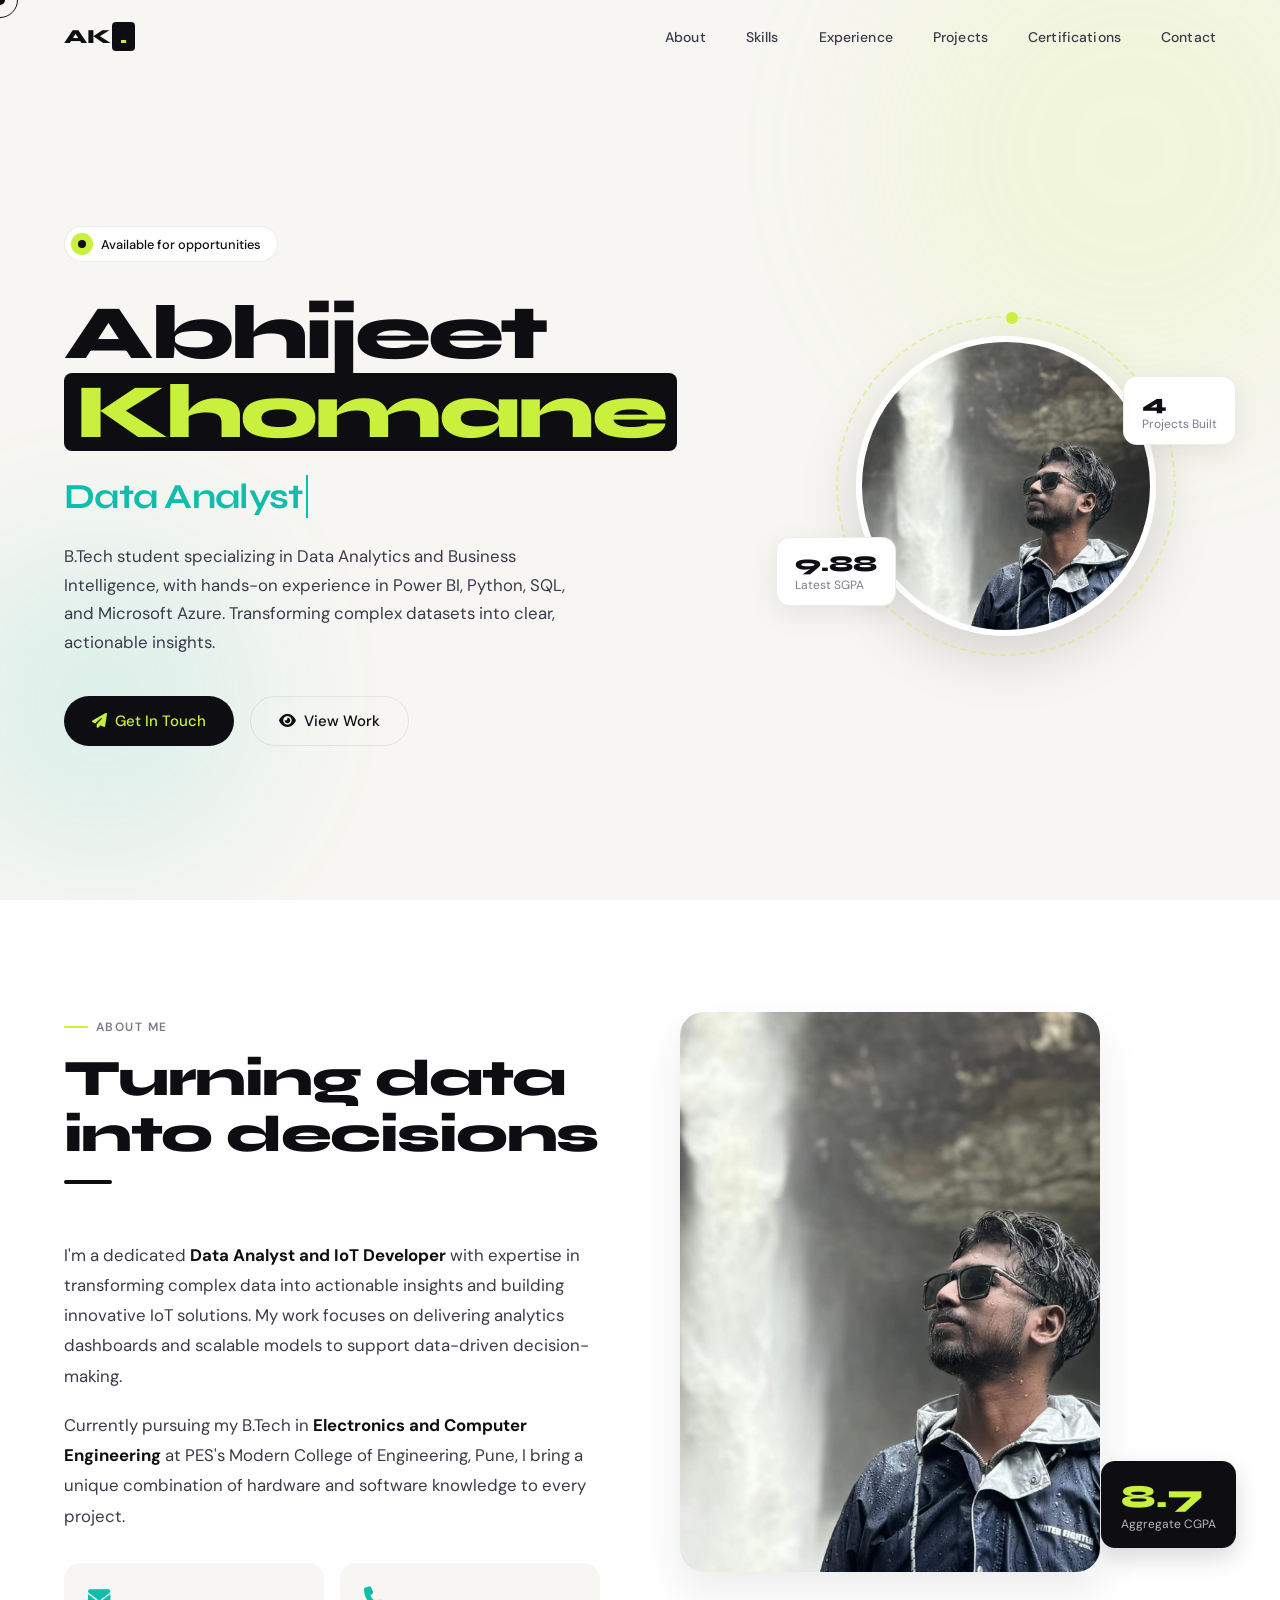
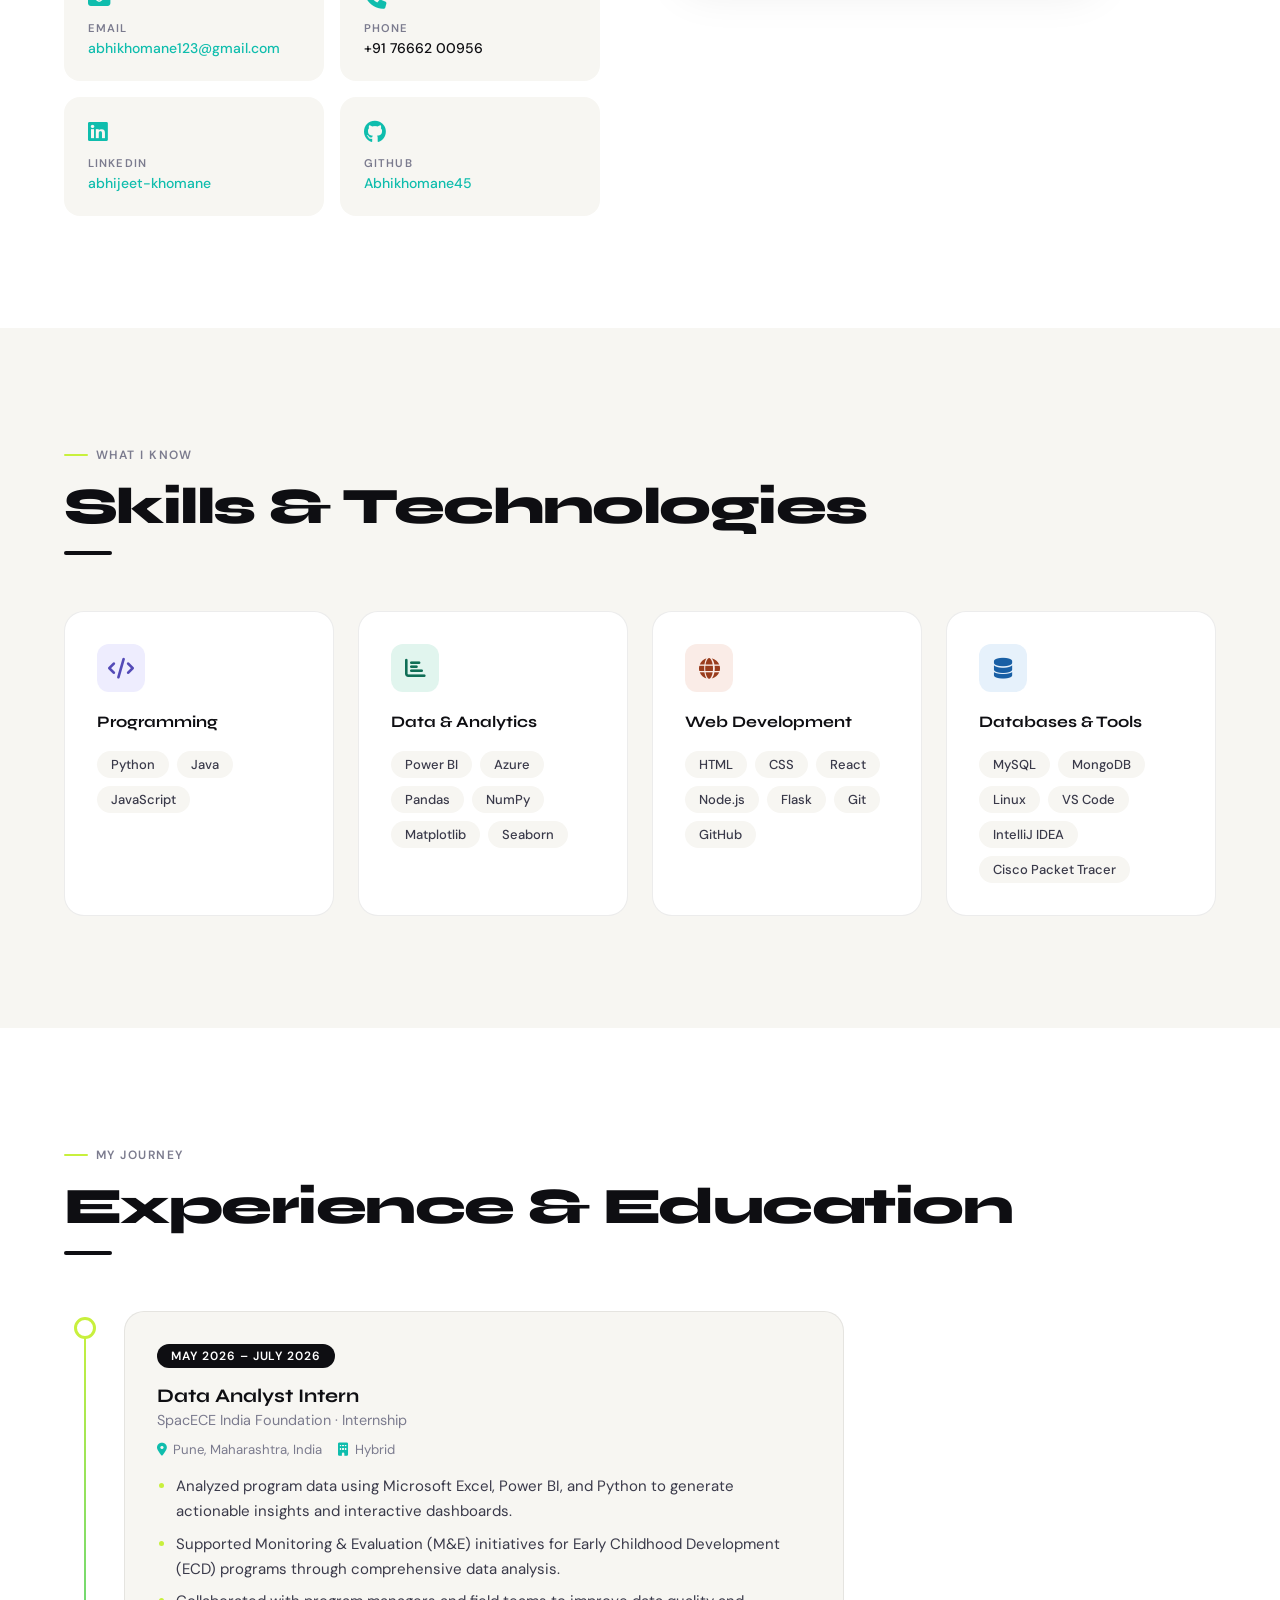
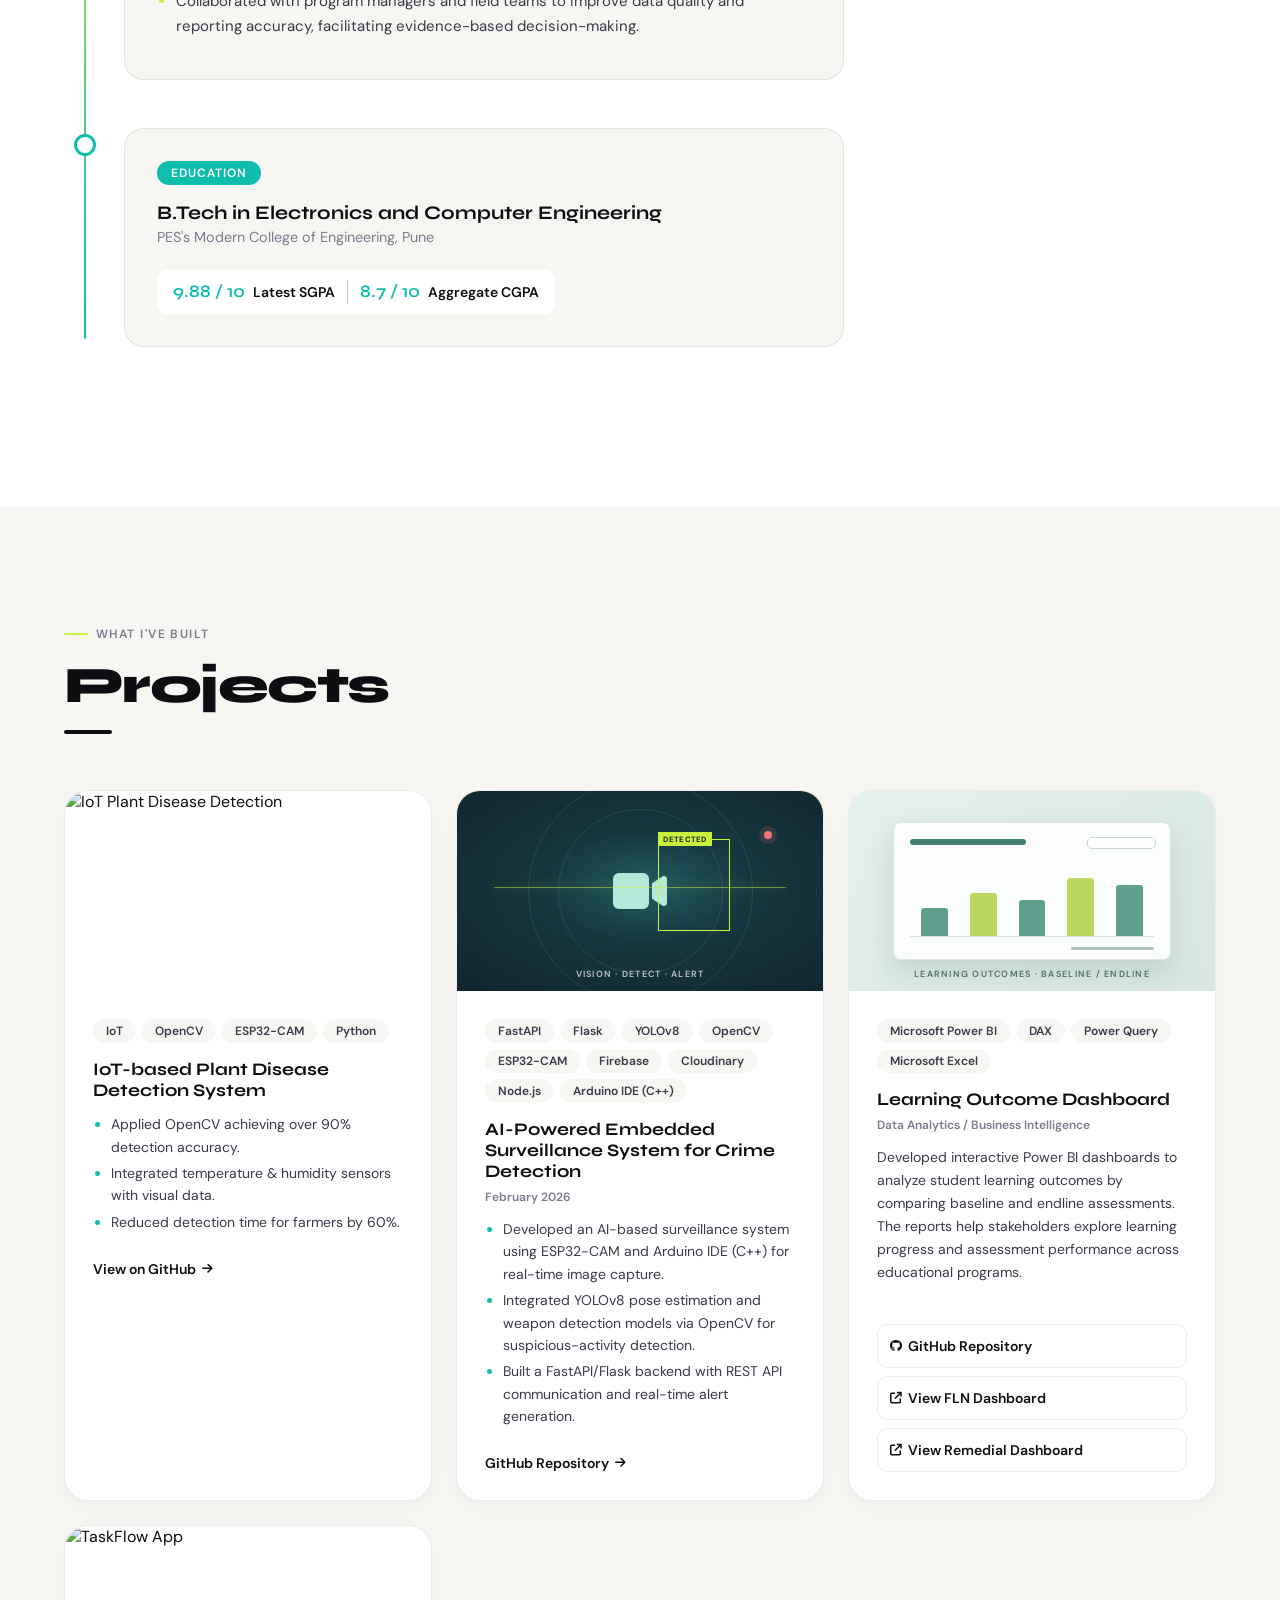
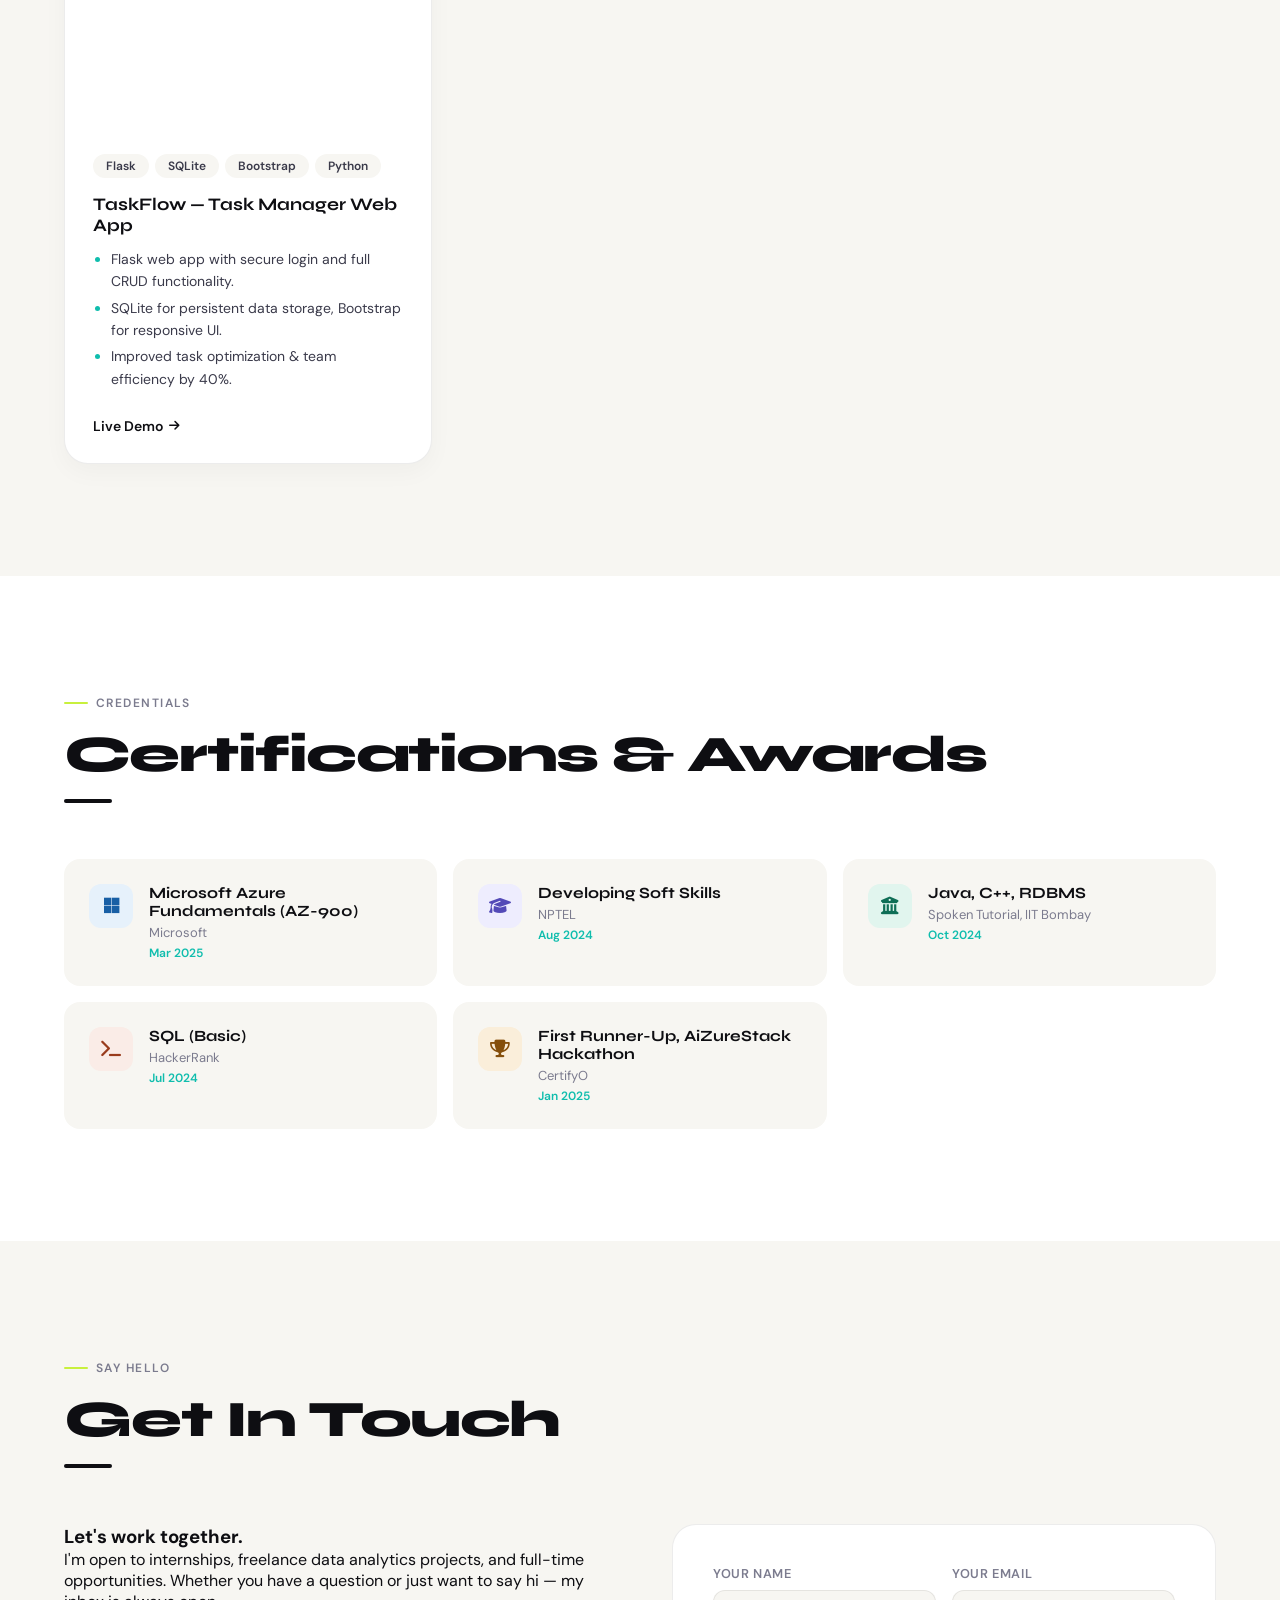
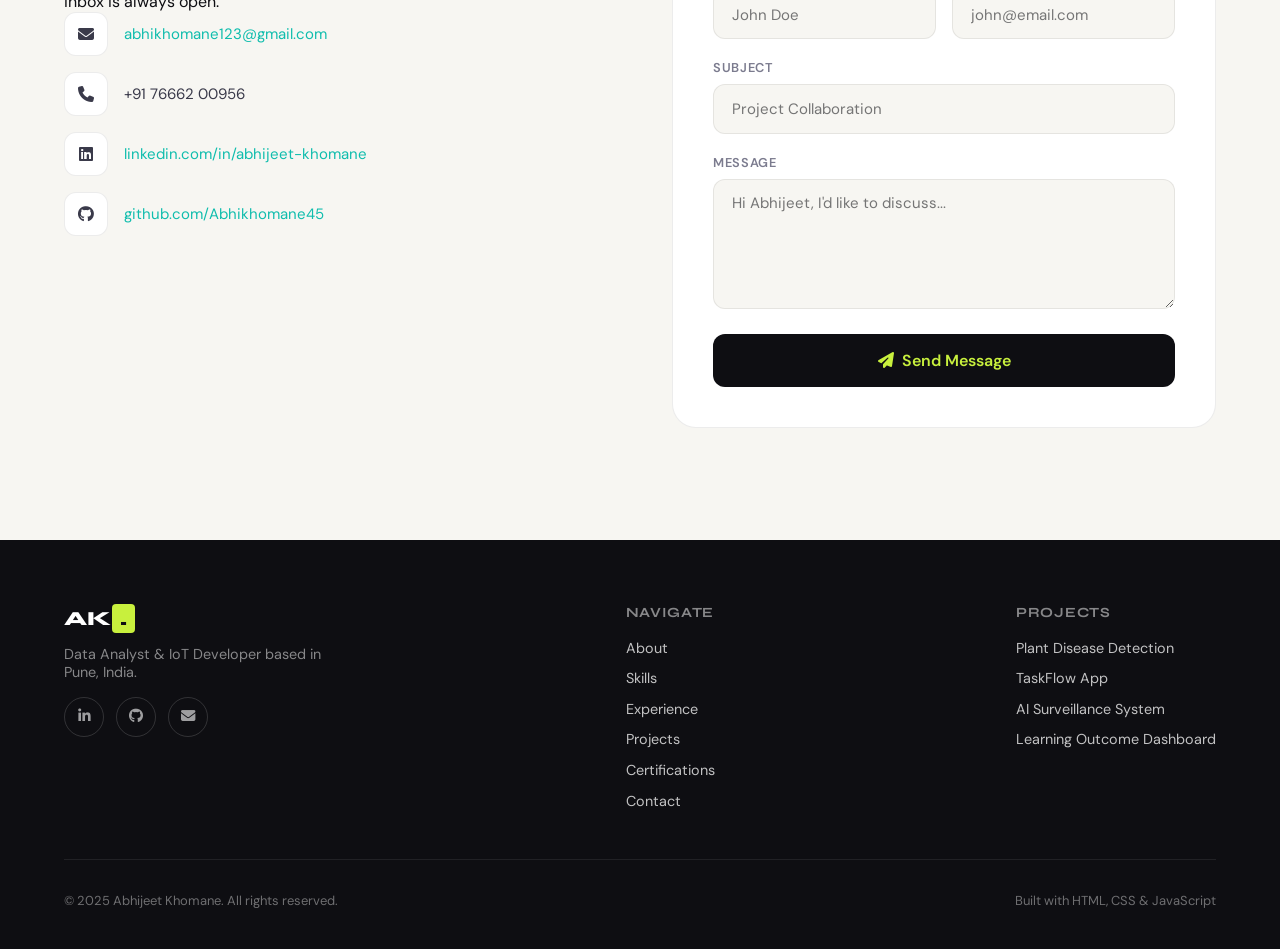
==== commit 94f5d39c: "Enhance accessibility and improve navigation functionality in index.html and script.js" ====
--- a/index.html
+++ b/index.html
@@ -13,15 +13,15 @@
 </head>
 <body>
 
-  <div class="cursor" id="cursor"></div>
-  <div class="cursor-ring" id="cursorRing"></div>
+  <div class="cursor" id="cursor" aria-hidden="true"></div>
+  <div class="cursor-ring" id="cursorRing" aria-hidden="true"></div>
   <div class="progress-bar" id="progressBar"></div>
 
-  <a href="#" class="btt" id="btt"><i class="fas fa-arrow-up"></i></a>
+  <a href="#" class="btt" id="btt" aria-label="Back to top"><i class="fas fa-arrow-up"></i></a>
 
   <!-- Mobile Nav Overlay -->
-  <div class="nav-overlay" id="navOverlay">
-    <button class="overlay-close" id="overlayClose"><i class="fas fa-times"></i></button>
+  <div class="nav-overlay" id="navOverlay" aria-hidden="true">
+    <button class="overlay-close" id="overlayClose" aria-label="Close navigation"><i class="fas fa-times"></i></button>
     <a href="#about" class="nav-ol-link">About</a>
     <a href="#skills" class="nav-ol-link">Skills</a>
     <a href="#experience" class="nav-ol-link">Experience</a>
@@ -42,7 +42,7 @@
         <li><a href="#certifications">Certifications</a></li>
         <li><a href="#contact">Contact</a></li>
       </ul>
-      <button class="nav-toggle" id="navToggle"><i class="fas fa-bars"></i></button>
+      <button class="nav-toggle" id="navToggle" aria-label="Open navigation" aria-expanded="false" aria-controls="navOverlay"><i class="fas fa-bars"></i></button>
     </div>
   </nav>
 
@@ -75,11 +75,11 @@
         <div class="hero-img-ring"></div>
         <img src="Myimage.jpg" alt="Abhijeet Khomane" class="hero-img">
         <div class="hero-stats s1">
-          <div class="stat-num">9.48</div>
-          <div class="stat-label">T.E. CGPA</div>
+          <div class="stat-num">9.88</div>
+          <div class="stat-label">Latest SGPA</div>
         </div>
         <div class="hero-stats s2">
-          <div class="stat-num">3+</div>
+          <div class="stat-num">4</div>
           <div class="stat-label">Projects Built</div>
         </div>
       </div>
@@ -112,19 +112,19 @@
             <div class="about-card reveal reveal-delay-3">
               <i class="fab fa-linkedin"></i>
               <h5>LinkedIn</h5>
-              <p><a href="https://linkedin.com/in/abhijeet-khomane-08a202275" target="_blank">abhijeet-khomane</a></p>
+              <p>              <a href="https://linkedin.com/in/abhijeet-khomane-08a202275" target="_blank" rel="noopener noreferrer">abhijeet-khomane</a></p>
             </div>
             <div class="about-card reveal reveal-delay-4">
               <i class="fab fa-github"></i>
               <h5>GitHub</h5>
-              <p><a href="https://github.com/Abhikhomane45" target="_blank">Abhikhomane45</a></p>
+              <p>              <a href="https://github.com/Abhikhomane45" target="_blank" rel="noopener noreferrer">Abhikhomane45</a></p>
             </div>
           </div>
         </div>
         <div class="about-img-wrap reveal">
           <img src="Myimage.jpg" alt="Abhijeet Khomane" class="about-img">
           <div class="about-img-tag">
-            <div class="num">8.5</div>
+            <div class="num">8.7</div>
             <div class="txt">Aggregate CGPA</div>
           </div>
         </div>
@@ -199,25 +199,27 @@
         <div class="tl-item reveal">
           <div class="tl-dot"></div>
           <div class="tl-card">
-            <span class="tl-date">Jan 2025 – Mar 2025</span>
+            <span class="tl-date">May 2026 – July 2026</span>
             <h3>Data Analyst Intern</h3>
-            <p class="org">KasNet Technologies · Hybrid</p>
+            <p class="org">SpacECE India Foundation · Internship</p>
+            <p class="experience-meta"><span><i class="fas fa-location-dot" aria-hidden="true"></i> Pune, Maharashtra, India</span><span><i class="fas fa-building" aria-hidden="true"></i> Hybrid</span></p>
             <ul>
-              <li>Built and deployed 3+ interactive Power BI dashboards using DAX, enabling stakeholders to track KPIs and trends efficiently.</li>
-              <li>Cleaned and transformed 50,000+ rows of raw data using Python (Pandas, NumPy) and SQL, improving data accuracy by 95%.</li>
-              <li>Designed visualizations to highlight key insights, boosting decision-making speed by 30%.</li>
-              <li>Conducted exploratory data analysis (EDA) to identify patterns and trends, leading to actionable business recommendations.</li>
+              <li>Analyzed program data using Microsoft Excel, Power BI, and Python to generate actionable insights and interactive dashboards.</li>
+              <li>Supported Monitoring & Evaluation (M&E) initiatives for Early Childhood Development (ECD) programs through comprehensive data analysis.</li>
+              <li>Collaborated with program managers and field teams to improve data quality and reporting accuracy, facilitating evidence-based decision-making.</li>
             </ul>
           </div>
         </div>
         <div class="tl-item reveal reveal-delay-2">
           <div class="tl-dot edu"></div>
           <div class="tl-card">
-            <span class="tl-date edu-date">Mar 2022 – May 2026</span>
-            <h3>B.Tech — Electronics & Computer Engineering</h3>
+            <span class="tl-date edu-date">Education</span>
+            <h3>B.Tech in Electronics and Computer Engineering</h3>
             <p class="org">PES's Modern College of Engineering, Pune</p>
             <div class="cgpa">
-              <span>9.48</span> T.E. CGPA &nbsp;·&nbsp; <span>8.5</span> Aggregate CGPA
+              <span>9.88 / 10</span> Latest SGPA
+              <span class="score-separator" aria-hidden="true"></span>
+              <span>8.7 / 10</span> Aggregate CGPA
             </div>
           </div>
         </div>
@@ -250,31 +252,71 @@
               <li>Integrated temperature & humidity sensors with visual data.</li>
               <li>Reduced detection time for farmers by 60%.</li>
             </ul>
-            <a href="https://github.com/Abhikhomane45/IoT-based-Plant-Disease-Recognition-System-Using-ESP32-CAM" target="_blank" class="proj-link">View on GitHub <i class="fas fa-arrow-right"></i></a>
+            <a href="https://github.com/Abhikhomane45/IoT-based-Plant-Disease-Recognition-System-Using-ESP32-CAM" target="_blank" rel="noopener noreferrer" class="proj-link">View on GitHub <i class="fas fa-arrow-right"></i></a>
           </div>
         </div>
         <div class="proj-card reveal reveal-delay-2">
           <div class="proj-img-wrap">
-            <img src="https://images.unsplash.com/photo-1460925895917-afdab827c52f?auto=format&fit=crop&w=600&h=300&q=80" alt="Global Sales Dashboard">
-            <div class="proj-overlay"><span><i class="fas fa-chart-line"></i> View Dashboard</span></div>
+            <div class="proj-art surveillance-art" aria-hidden="true">
+              <i class="fas fa-video camera-icon"></i>
+              <span class="scan-line"></span>
+              <span class="detection-box"></span>
+              <span class="signal-dot"></span>
+              <span class="art-caption">VISION · DETECT · ALERT</span>
+            </div>
+            <div class="proj-overlay"><span><i class="fas fa-shield-halved"></i> AI · IoT · Computer Vision</span></div>
           </div>
           <div class="proj-body">
             <div class="proj-tags">
-              <span class="proj-tag">Power BI</span>
+              <span class="proj-tag">FastAPI</span>
+              <span class="proj-tag">Flask</span>
+              <span class="proj-tag">YOLOv8</span>
+              <span class="proj-tag">OpenCV</span>
+              <span class="proj-tag">ESP32-CAM</span>
+              <span class="proj-tag">Firebase</span>
+              <span class="proj-tag">Cloudinary</span>
+              <span class="proj-tag">Node.js</span>
+              <span class="proj-tag">Arduino IDE (C++)</span>
+            </div>
+            <div class="proj-heading-row"><h3>AI-Powered Embedded Surveillance System for Crime Detection</h3><span class="project-date">February 2026</span></div>
+            <ul>
+              <li>Developed an AI-based surveillance system using ESP32-CAM and Arduino IDE (C++) for real-time image capture.</li>
+              <li>Integrated YOLOv8 pose estimation and weapon detection models via OpenCV for suspicious-activity detection.</li>
+              <li>Built a FastAPI/Flask backend with REST API communication and real-time alert generation.</li>
+            </ul>
+            <a href="https://github.com/Abhikhomane45/AI-Embedded-Crime-Detection-System" target="_blank" rel="noopener noreferrer" class="proj-link">GitHub Repository <i class="fas fa-arrow-right"></i></a>
+          </div>
+        </div>
+        <div class="proj-card reveal reveal-delay-3">
+          <div class="proj-img-wrap">
+            <div class="proj-art learning-art" aria-hidden="true">
+              <div class="report-window">
+                <span class="report-title"></span>
+                <span class="report-filter"></span>
+                <span class="report-chart"><i></i><i></i><i></i><i></i><i></i></span>
+                <span class="report-legend"></span>
+              </div>
+              <span class="art-caption">LEARNING OUTCOMES · BASELINE / ENDLINE</span>
+            </div>
+            <div class="proj-overlay"><span><i class="fas fa-chart-column"></i> Learning Outcomes Dashboard</span></div>
+          </div>
+          <div class="proj-body">
+            <div class="proj-tags">
+              <span class="proj-tag">Microsoft Power BI</span>
               <span class="proj-tag">DAX</span>
               <span class="proj-tag">Power Query</span>
-              <span class="proj-tag">Data Viz</span>
-            </div>
-            <h3>Global Sales Performance Analysis</h3>
-            <ul>
-              <li>Visualized core metrics — sales & profit — across 2012–2015.</li>
-              <li>Implemented dynamic filters using DAX and Power Query.</li>
-              <li>Identified a 90% growth trend in key regions.</li>
-            </ul>
-            <a href="https://github.com/Abhikhomane45/Global-Sales-Performance-Analysis" target="_blank" class="proj-link">View Dashboard <i class="fas fa-arrow-right"></i></a>
-          </div>
-        </div>
-        <div class="proj-card reveal reveal-delay-3">
+              <span class="proj-tag">Microsoft Excel</span>
+            </div>
+            <div class="proj-heading-row"><h3>Learning Outcome Dashboard</h3><span class="project-category">Data Analytics / Business Intelligence</span></div>
+            <p class="proj-description">Developed interactive Power BI dashboards to analyze student learning outcomes by comparing baseline and endline assessments. The reports help stakeholders explore learning progress and assessment performance across educational programs.</p>
+            <div class="proj-actions">
+              <a href="https://github.com/Abhikhomane45/Learning_Outcome_Dashboard" target="_blank" rel="noopener noreferrer" class="proj-link"><i class="fab fa-github" aria-hidden="true"></i> GitHub Repository</a>
+              <a href="https://app.powerbi.com/view?r=eyJrIjoiNWY1MWU5Y2YtZGY1Yy00MzZjLWI2YzMtM2Q4MzNmZWFlOTAxIiwidCI6IjI0YjllOTQwLTMzMzktNDFmOS1hNjU1LTk5MTVmYTY0ODc3YyJ9" target="_blank" rel="noopener noreferrer" class="proj-link"><i class="fas fa-arrow-up-right-from-square" aria-hidden="true"></i> View FLN Dashboard</a>
+              <a href="https://app.powerbi.com/view?r=eyJrIjoiZWQ4ZjMyNTEtNTRhMi00YzkxLTliOTQtZmI2MzY1MTViNWI3IiwidCI6IjI0YjllOTQwLTMzMzktNDFmOS1hNjU1LTk5MTVmYTY0ODc3YyJ9" target="_blank" rel="noopener noreferrer" class="proj-link"><i class="fas fa-arrow-up-right-from-square" aria-hidden="true"></i> View Remedial Dashboard</a>
+            </div>
+          </div>
+        </div>
+        <div class="proj-card reveal reveal-delay-4">
           <div class="proj-img-wrap">
             <img src="https://images.unsplash.com/photo-1484480974693-6ca0a78fb36b?auto=format&fit=crop&w=600&h=300&q=80" alt="TaskFlow App">
             <div class="proj-overlay"><span><i class="fas fa-external-link-alt"></i> Live Demo</span></div>
@@ -292,7 +334,7 @@
               <li>SQLite for persistent data storage, Bootstrap for responsive UI.</li>
               <li>Improved task optimization & team efficiency by 40%.</li>
             </ul>
-            <a href="https://task-flow-flask-based-task-manager.vercel.app/" target="_blank" class="proj-link">Live Demo <i class="fas fa-arrow-right"></i></a>
+            <a href="https://task-flow-flask-based-task-manager.vercel.app/" target="_blank" rel="noopener noreferrer" class="proj-link">Live Demo <i class="fas fa-arrow-right"></i></a>
           </div>
         </div>
       </div>
@@ -371,11 +413,11 @@
             </div>
             <div class="contact-item">
               <div class="c-icon"><i class="fab fa-linkedin"></i></div>
-              <span class="c-text"><a href="https://linkedin.com/in/abhijeet-khomane-08a202275" target="_blank">linkedin.com/in/abhijeet-khomane</a></span>
+              <span class="c-text"><a href="https://linkedin.com/in/abhijeet-khomane-08a202275" target="_blank" rel="noopener noreferrer">linkedin.com/in/abhijeet-khomane</a></span>
             </div>
             <div class="contact-item">
               <div class="c-icon"><i class="fab fa-github"></i></div>
-              <span class="c-text"><a href="https://github.com/Abhikhomane45" target="_blank">github.com/Abhikhomane45</a></span>
+              <span class="c-text"><a href="https://github.com/Abhikhomane45" target="_blank" rel="noopener noreferrer">github.com/Abhikhomane45</a></span>
             </div>
           </div>
         </div>
@@ -414,8 +456,8 @@
           <a href="#" class="logo">AK<span>.</span></a>
           <p>Data Analyst & IoT Developer based in Pune, India.</p>
           <div class="social-row">
-            <a href="https://linkedin.com/in/abhijeet-khomane-08a202275" target="_blank" class="soc-btn"><i class="fab fa-linkedin-in"></i></a>
-            <a href="https://github.com/Abhikhomane45" target="_blank" class="soc-btn"><i class="fab fa-github"></i></a>
+            <a href="https://linkedin.com/in/abhijeet-khomane-08a202275" target="_blank" rel="noopener noreferrer" class="soc-btn" aria-label="LinkedIn profile"><i class="fab fa-linkedin-in"></i></a>
+            <a href="https://github.com/Abhikhomane45" target="_blank" rel="noopener noreferrer" class="soc-btn" aria-label="GitHub profile"><i class="fab fa-github"></i></a>
             <a href="mailto:abhikhomane123@gmail.com" class="soc-btn"><i class="fas fa-envelope"></i></a>
           </div>
         </div>
@@ -433,9 +475,10 @@
         <div class="footer-links">
           <h5>Projects</h5>
           <ul>
-            <li><a href="https://github.com/Abhikhomane45/IoT-based-Plant-Disease-Recognition-System-Using-ESP32-CAM" target="_blank">Plant Disease Detection</a></li>
-            <li><a href="https://task-flow-flask-based-task-manager.vercel.app/" target="_blank">TaskFlow App</a></li>
-            <li><a href="https://github.com/Abhikhomane45/Global-Sales-Performance-Analysis" target="_blank">Sales Analysis Dashboard</a></li>
+            <li><a href="https://github.com/Abhikhomane45/IoT-based-Plant-Disease-Recognition-System-Using-ESP32-CAM" target="_blank" rel="noopener noreferrer">Plant Disease Detection</a></li>
+            <li><a href="https://task-flow-flask-based-task-manager.vercel.app/" target="_blank" rel="noopener noreferrer">TaskFlow App</a></li>
+            <li><a href="https://github.com/Abhikhomane45/AI-Embedded-Crime-Detection-System" target="_blank" rel="noopener noreferrer">AI Surveillance System</a></li>
+            <li><a href="https://github.com/Abhikhomane45/Learning_Outcome_Dashboard" target="_blank" rel="noopener noreferrer">Learning Outcome Dashboard</a></li>
           </ul>
         </div>
       </div>
--- a/css/style.css
+++ b/css/style.css
@@ -209,6 +209,7 @@
   position: absolute;
   inset: 0;
   z-index: 0;
+  overflow: hidden;
 }
 .hero-blob {
   position: absolute;
@@ -1246,7 +1247,7 @@
 /* RESPONSIVE */
 @media (max-width: 1024px) {
   .hero-inner {
-    grid-template-columns: 1fr;
+    grid-template-columns: minmax(0, 1fr);
     text-align: center;
     gap: 3rem;
   }
@@ -1330,3 +1331,436 @@
     grid-template-columns: 1fr;
   }
 }
+
+/* Portfolio refresh */
+section[id] {
+  scroll-margin-top: calc(var(--nav-h) + 1rem);
+}
+
+a:focus-visible,
+button:focus-visible {
+  outline: 3px solid var(--teal);
+  outline-offset: 4px;
+}
+
+.nav-toggle {
+  min-width: 44px;
+  min-height: 44px;
+  border-radius: 50%;
+  transition: background 0.2s var(--ease), color 0.2s var(--ease);
+}
+
+.nav-toggle:hover {
+  color: var(--teal);
+  background: rgba(15, 189, 173, 0.1);
+}
+
+.experience-meta {
+  display: flex;
+  flex-wrap: wrap;
+  gap: 0.6rem 1rem;
+  margin: -0.25rem 0 1rem;
+  color: var(--muted);
+  font-size: 0.825rem;
+}
+
+.experience-meta span {
+  display: inline-flex;
+  align-items: center;
+  gap: 0.4rem;
+}
+
+.experience-meta i {
+  color: var(--teal);
+}
+
+.tl-card .cgpa {
+  flex-wrap: wrap;
+  gap: 0.5rem;
+}
+
+.tl-card .cgpa span:not(.score-separator) {
+  white-space: nowrap;
+}
+
+.tl-card .cgpa .score-separator {
+  width: 1px;
+  height: 1.5rem;
+  background: var(--border-focus);
+  margin: 0 0.25rem;
+}
+
+.projects-grid {
+  grid-template-columns: repeat(auto-fit, minmax(min(100%, 320px), 1fr));
+  align-items: stretch;
+}
+
+.proj-card {
+  display: flex;
+  flex-direction: column;
+  box-shadow: 0 8px 24px rgba(14, 14, 18, 0.035);
+}
+
+.proj-body {
+  display: flex;
+  flex: 1;
+  flex-direction: column;
+}
+
+.proj-body ul {
+  margin-bottom: 1.4rem;
+}
+
+.proj-tag {
+  border: 1px solid transparent;
+  transition: color 0.2s var(--ease), background 0.2s var(--ease), border-color 0.2s var(--ease);
+}
+
+.proj-tag:hover {
+  color: var(--ink);
+  background: rgba(15, 189, 173, 0.1);
+  border-color: rgba(15, 189, 173, 0.2);
+}
+
+.proj-heading-row {
+  display: flex;
+  flex-direction: column;
+  align-items: flex-start;
+  gap: 0.45rem;
+  margin-bottom: 0.7rem;
+}
+
+.proj-heading-row h3 {
+  margin-bottom: 0;
+}
+
+.project-date,
+.project-category {
+  color: var(--muted);
+  font-size: 0.75rem;
+  font-weight: 600;
+  line-height: 1.45;
+}
+
+.proj-description {
+  margin-bottom: 1.4rem;
+  color: var(--ink2);
+  font-size: 0.875rem;
+  line-height: 1.65;
+}
+
+.proj-actions {
+  display: grid;
+  gap: 0.5rem;
+  margin-top: auto;
+}
+
+.proj-actions .proj-link {
+  min-height: 44px;
+  padding: 0.6rem 0.75rem;
+  border: 1px solid var(--border);
+  border-radius: 10px;
+  transition: color 0.2s var(--ease), background 0.2s var(--ease), border-color 0.2s var(--ease), transform 0.2s var(--ease);
+}
+
+.proj-actions .proj-link:hover {
+  gap: 8px;
+  color: var(--ink);
+  background: rgba(15, 189, 173, 0.08);
+  border-color: rgba(15, 189, 173, 0.4);
+  transform: translateX(2px);
+}
+
+.proj-art {
+  position: relative;
+  display: flex;
+  width: 100%;
+  height: 100%;
+  min-height: 200px;
+  overflow: hidden;
+  align-items: center;
+  justify-content: center;
+}
+
+.surveillance-art {
+  color: #d8f3ee;
+  background: radial-gradient(ellipse at 52% 48%, #245b60 0, #15383f 38%, #11252e 100%);
+}
+
+.surveillance-art::before,
+.surveillance-art::after {
+  position: absolute;
+  content: "";
+  border: 1px solid rgba(140, 228, 210, 0.12);
+  border-radius: 50%;
+}
+
+.surveillance-art::before {
+  width: 225px;
+  height: 225px;
+}
+
+.surveillance-art::after {
+  width: 165px;
+  height: 165px;
+}
+
+.camera-icon {
+  z-index: 1;
+  font-size: 3rem;
+  color: #b4e9dd;
+}
+
+.detection-box {
+  position: absolute;
+  z-index: 2;
+  width: 72px;
+  height: 92px;
+  top: 24%;
+  left: 55%;
+  border: 1px solid var(--lime);
+}
+
+.detection-box::after {
+  position: absolute;
+  top: -8px;
+  left: -1px;
+  padding: 2px 5px;
+  color: #172525;
+  background: var(--lime);
+  content: "DETECTED";
+  font-size: 0.48rem;
+  font-weight: 700;
+  letter-spacing: 0.04em;
+}
+
+.signal-dot {
+  position: absolute;
+  top: 20%;
+  right: 14%;
+  width: 8px;
+  height: 8px;
+  border-radius: 50%;
+  background: #f27676;
+  box-shadow: 0 0 0 5px rgba(242, 118, 118, 0.15);
+}
+
+.scan-line {
+  position: absolute;
+  z-index: 1;
+  top: 48%;
+  left: 10%;
+  width: 80%;
+  height: 1px;
+  background: rgba(200, 240, 61, 0.5);
+  box-shadow: 0 0 12px rgba(200, 240, 61, 0.5);
+}
+
+.art-caption {
+  position: absolute;
+  right: 0.85rem;
+  bottom: 0.7rem;
+  left: 0.85rem;
+  color: rgba(255, 255, 255, 0.72);
+  font-size: 0.56rem;
+  font-weight: 600;
+  letter-spacing: 0.14em;
+  text-align: center;
+}
+
+.learning-art {
+  background: linear-gradient(145deg, #e4f0ec, #d8e7e3);
+}
+
+.report-window {
+  position: relative;
+  width: min(76%, 290px);
+  height: 138px;
+  padding: 16px;
+  border: 1px solid rgba(29, 67, 64, 0.12);
+  border-radius: 8px;
+  background: #fbfdfc;
+  box-shadow: 0 12px 28px rgba(30, 70, 64, 0.14);
+}
+
+.report-title,
+.report-filter,
+.report-legend {
+  position: absolute;
+  display: block;
+  height: 6px;
+  border-radius: 5px;
+  background: #a8c5bc;
+}
+
+.report-title {
+  top: 16px;
+  left: 16px;
+  width: 42%;
+  background: #467f71;
+}
+
+.report-filter {
+  top: 14px;
+  right: 14px;
+  width: 25%;
+  height: 12px;
+  border: 1px solid #c8dad4;
+  background: transparent;
+}
+
+.report-chart {
+  position: absolute;
+  right: 16px;
+  bottom: 22px;
+  left: 16px;
+  display: flex;
+  height: 76px;
+  align-items: flex-end;
+  justify-content: space-around;
+  border-bottom: 1px solid #d8e3df;
+}
+
+.report-chart i {
+  width: 11%;
+  border-radius: 3px 3px 0 0;
+  background: #5f9f8d;
+}
+
+.report-chart i:nth-child(1) { height: 38%; }
+.report-chart i:nth-child(2) { height: 57%; background: #bdd85e; }
+.report-chart i:nth-child(3) { height: 48%; }
+.report-chart i:nth-child(4) { height: 78%; background: #bdd85e; }
+.report-chart i:nth-child(5) { height: 68%; }
+
+.report-legend {
+  right: 16px;
+  bottom: 9px;
+  width: 30%;
+  height: 3px;
+}
+
+.learning-art .art-caption {
+  color: #527067;
+}
+
+.proj-card:hover .proj-art {
+  filter: saturate(1.08);
+}
+
+.nav-overlay {
+  padding: 5rem 1.5rem;
+}
+
+.nav-overlay a {
+  font-size: clamp(1.75rem, 7vw, 2.5rem);
+}
+
+@media (max-width: 768px) {
+  section {
+    padding: 5rem 0;
+  }
+
+  .tl-item {
+    padding-left: 48px;
+  }
+
+  .timeline::before {
+    left: 15px;
+  }
+
+  .tl-dot {
+    left: 5px;
+  }
+
+  .tl-card {
+    padding: 1.5rem;
+  }
+
+  .proj-body {
+    padding: 1.35rem;
+  }
+
+  .proj-actions .proj-link {
+    width: 100%;
+  }
+}
+
+@media (max-width: 480px) {
+  .hero-bg {
+    display: none;
+  }
+
+  .section-wrap,
+  .hero-inner,
+  .nav-inner {
+    width: min(90%, 1280px);
+  }
+
+  .hero-title {
+    font-size: clamp(2rem, 10vw, 2.65rem);
+  }
+
+  .hero-title .accent-word {
+    padding-right: 7px;
+    padding-left: 7px;
+  }
+
+  .sec-title {
+    font-size: clamp(1.65rem, 8vw, 2rem);
+  }
+
+  .hero-img {
+    width: 250px;
+    height: 250px;
+  }
+
+  .hero-img-ring {
+    width: 280px;
+    height: 280px;
+  }
+
+  .tl-card .cgpa {
+    align-items: flex-start;
+  }
+
+  .tl-card .cgpa .score-separator {
+    display: none;
+  }
+
+  .btt {
+    right: 1rem;
+    bottom: 1rem;
+  }
+}
+
+@media (pointer: coarse) {
+  body,
+  .btn,
+  .nav-toggle,
+  .btt,
+  .btn-send {
+    cursor: auto;
+  }
+
+  .cursor,
+  .cursor-ring {
+    display: none;
+  }
+}
+
+@media (prefers-reduced-motion: reduce) {
+  *,
+  *::before,
+  *::after {
+    scroll-behavior: auto !important;
+    animation-duration: 0.01ms !important;
+    animation-iteration-count: 1 !important;
+    transition-duration: 0.01ms !important;
+  }
+
+  .reveal {
+    opacity: 1;
+    transform: none;
+  }
+}
